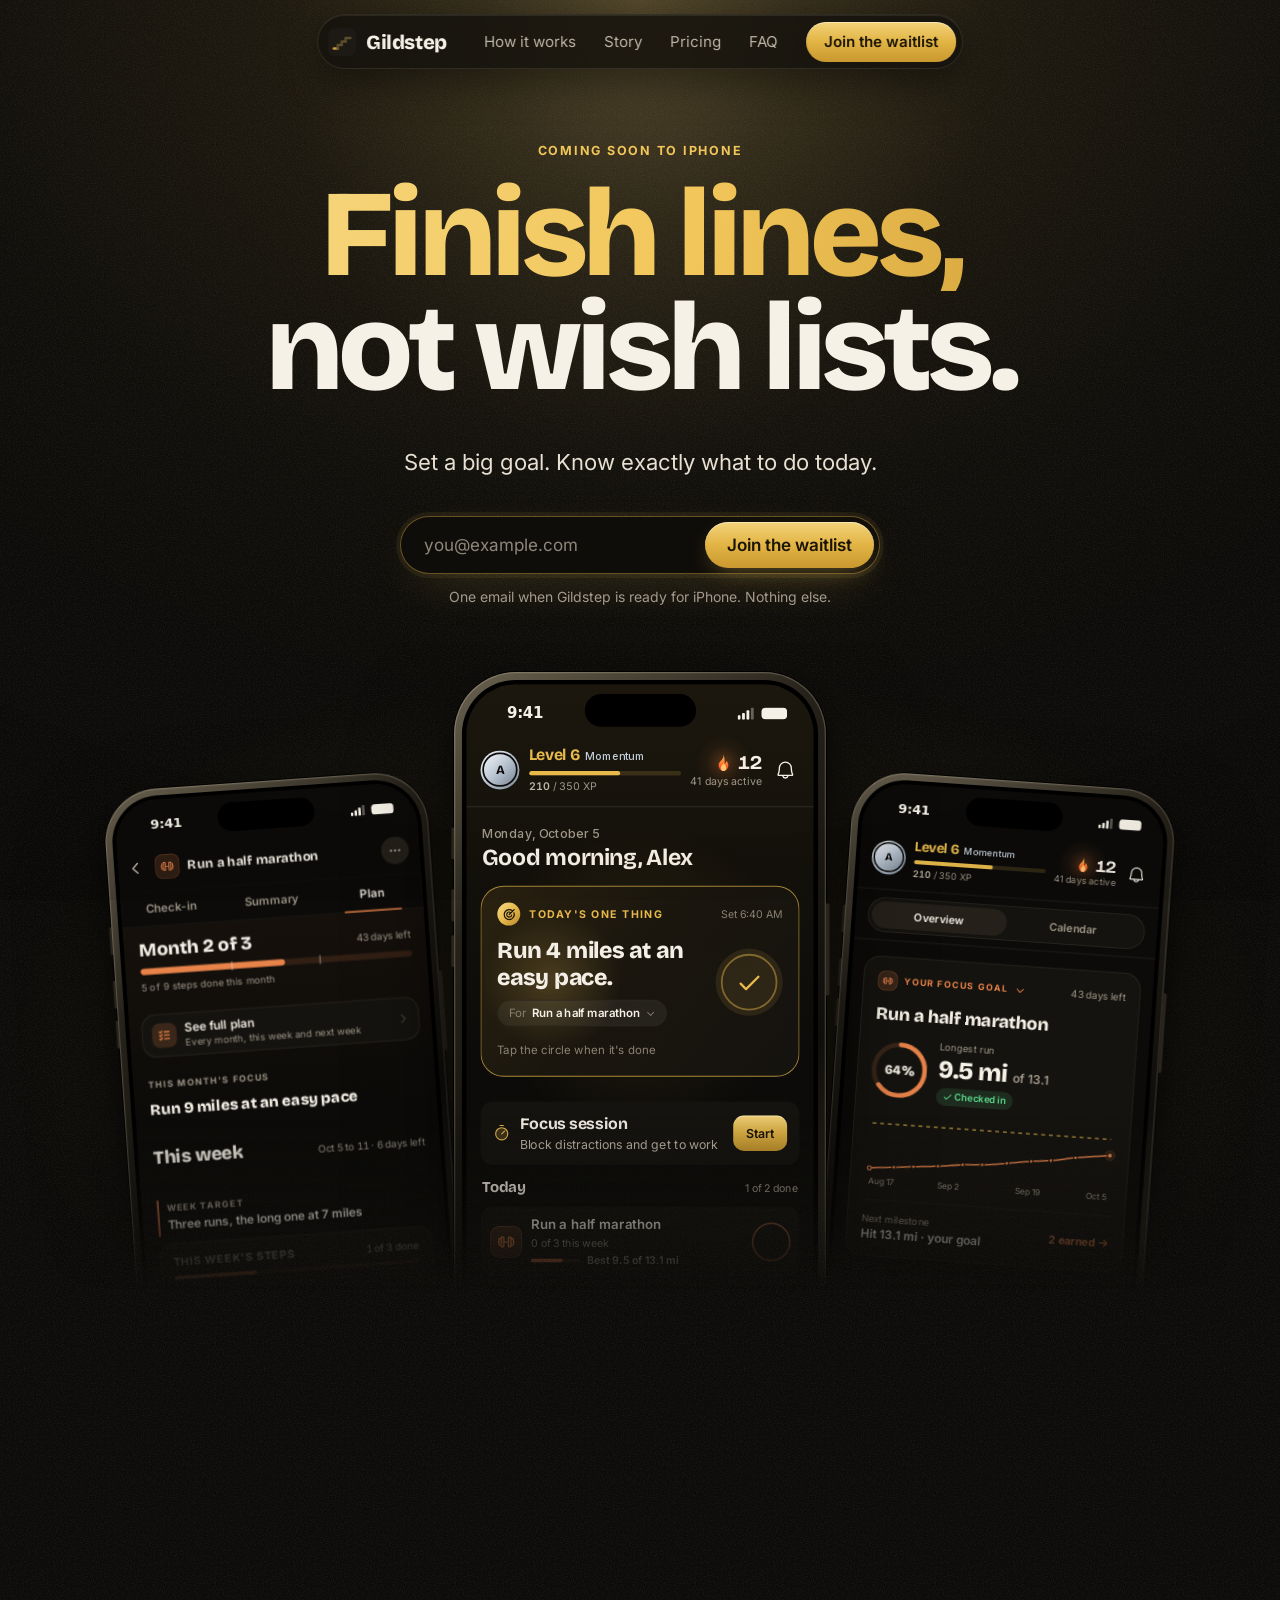
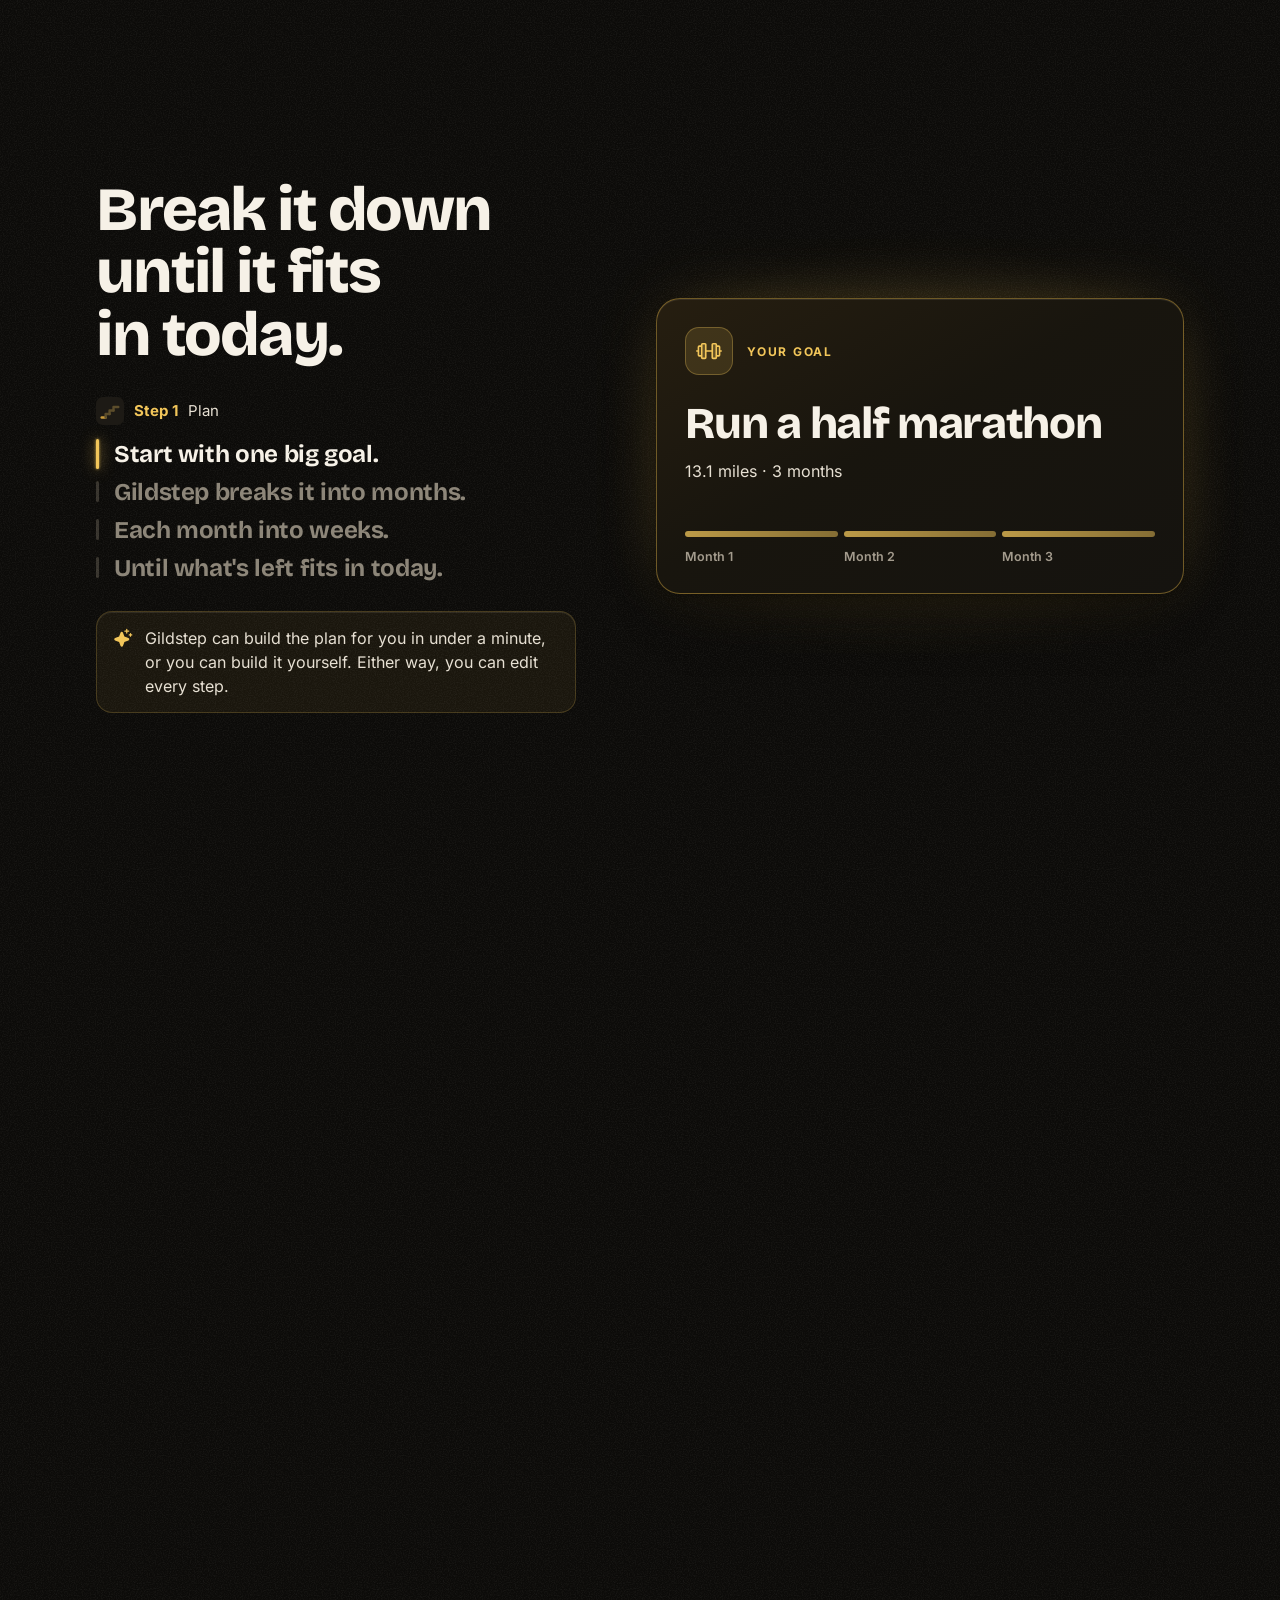
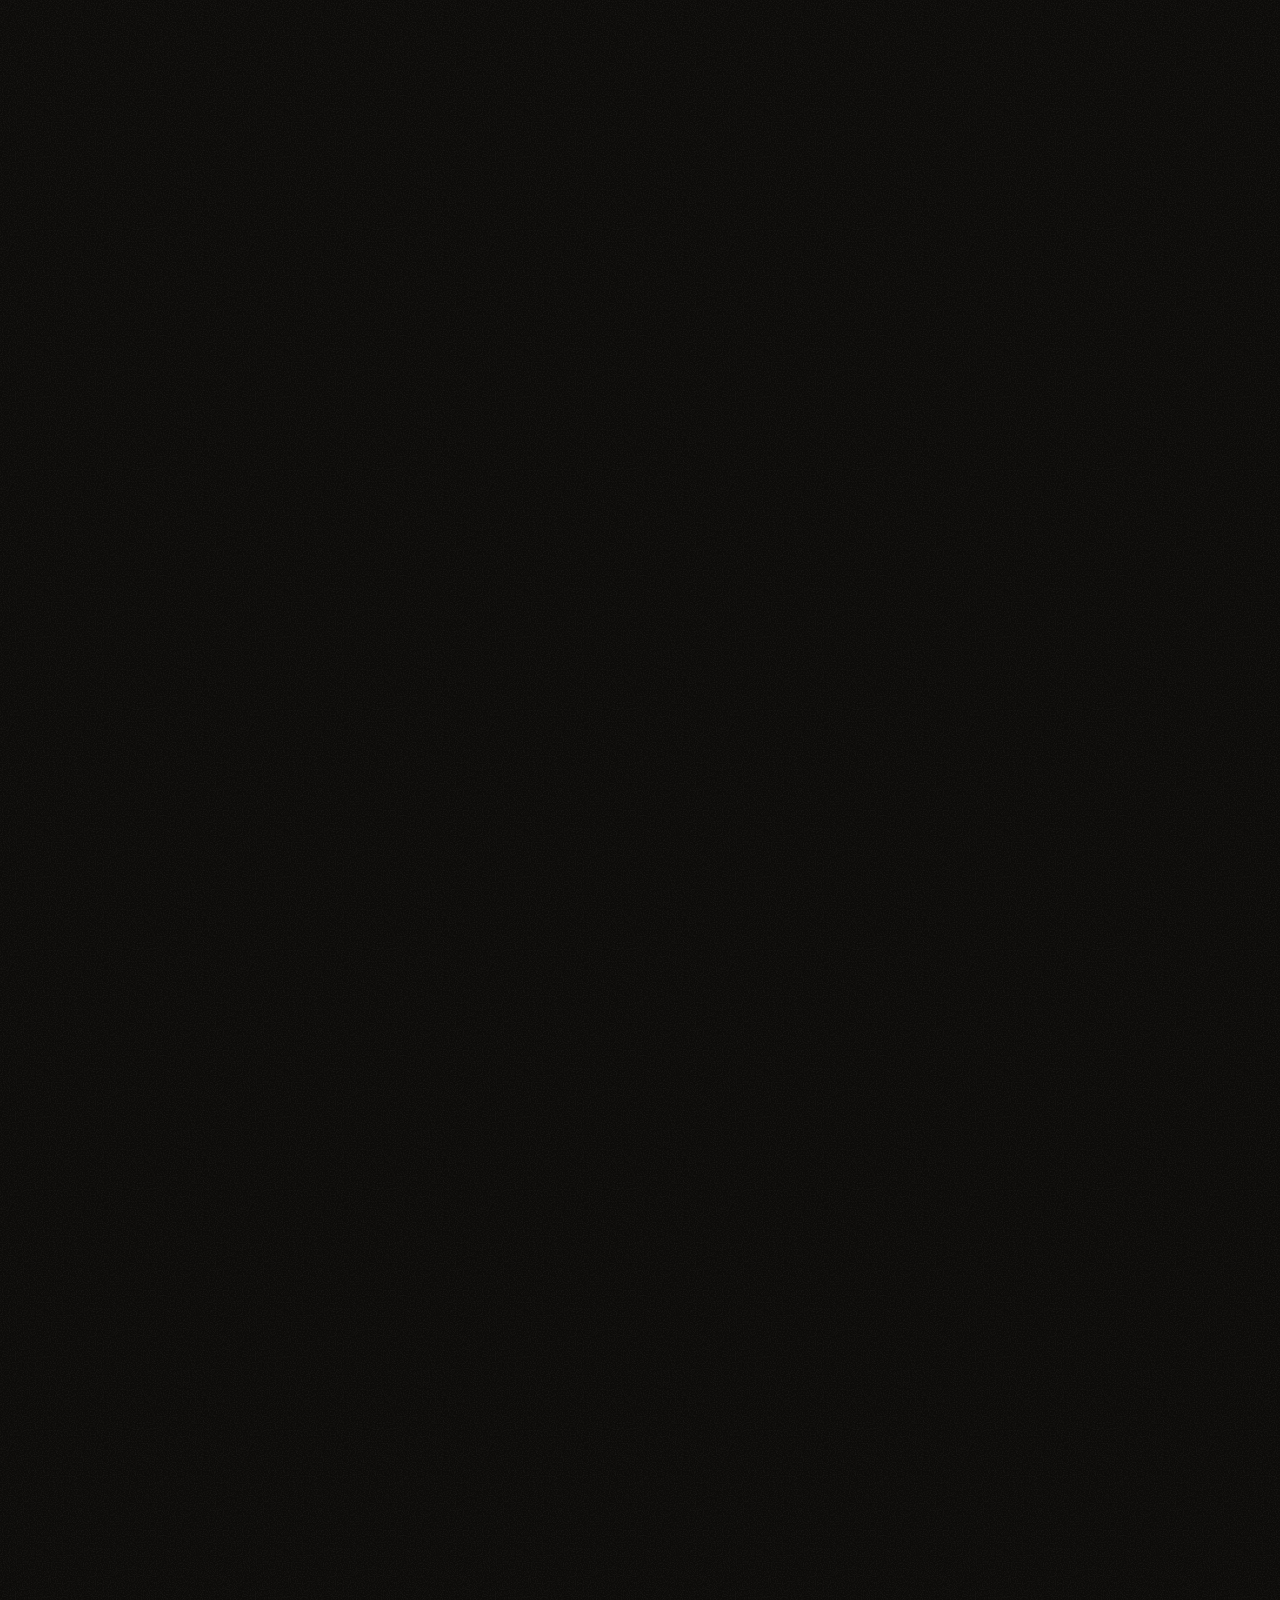
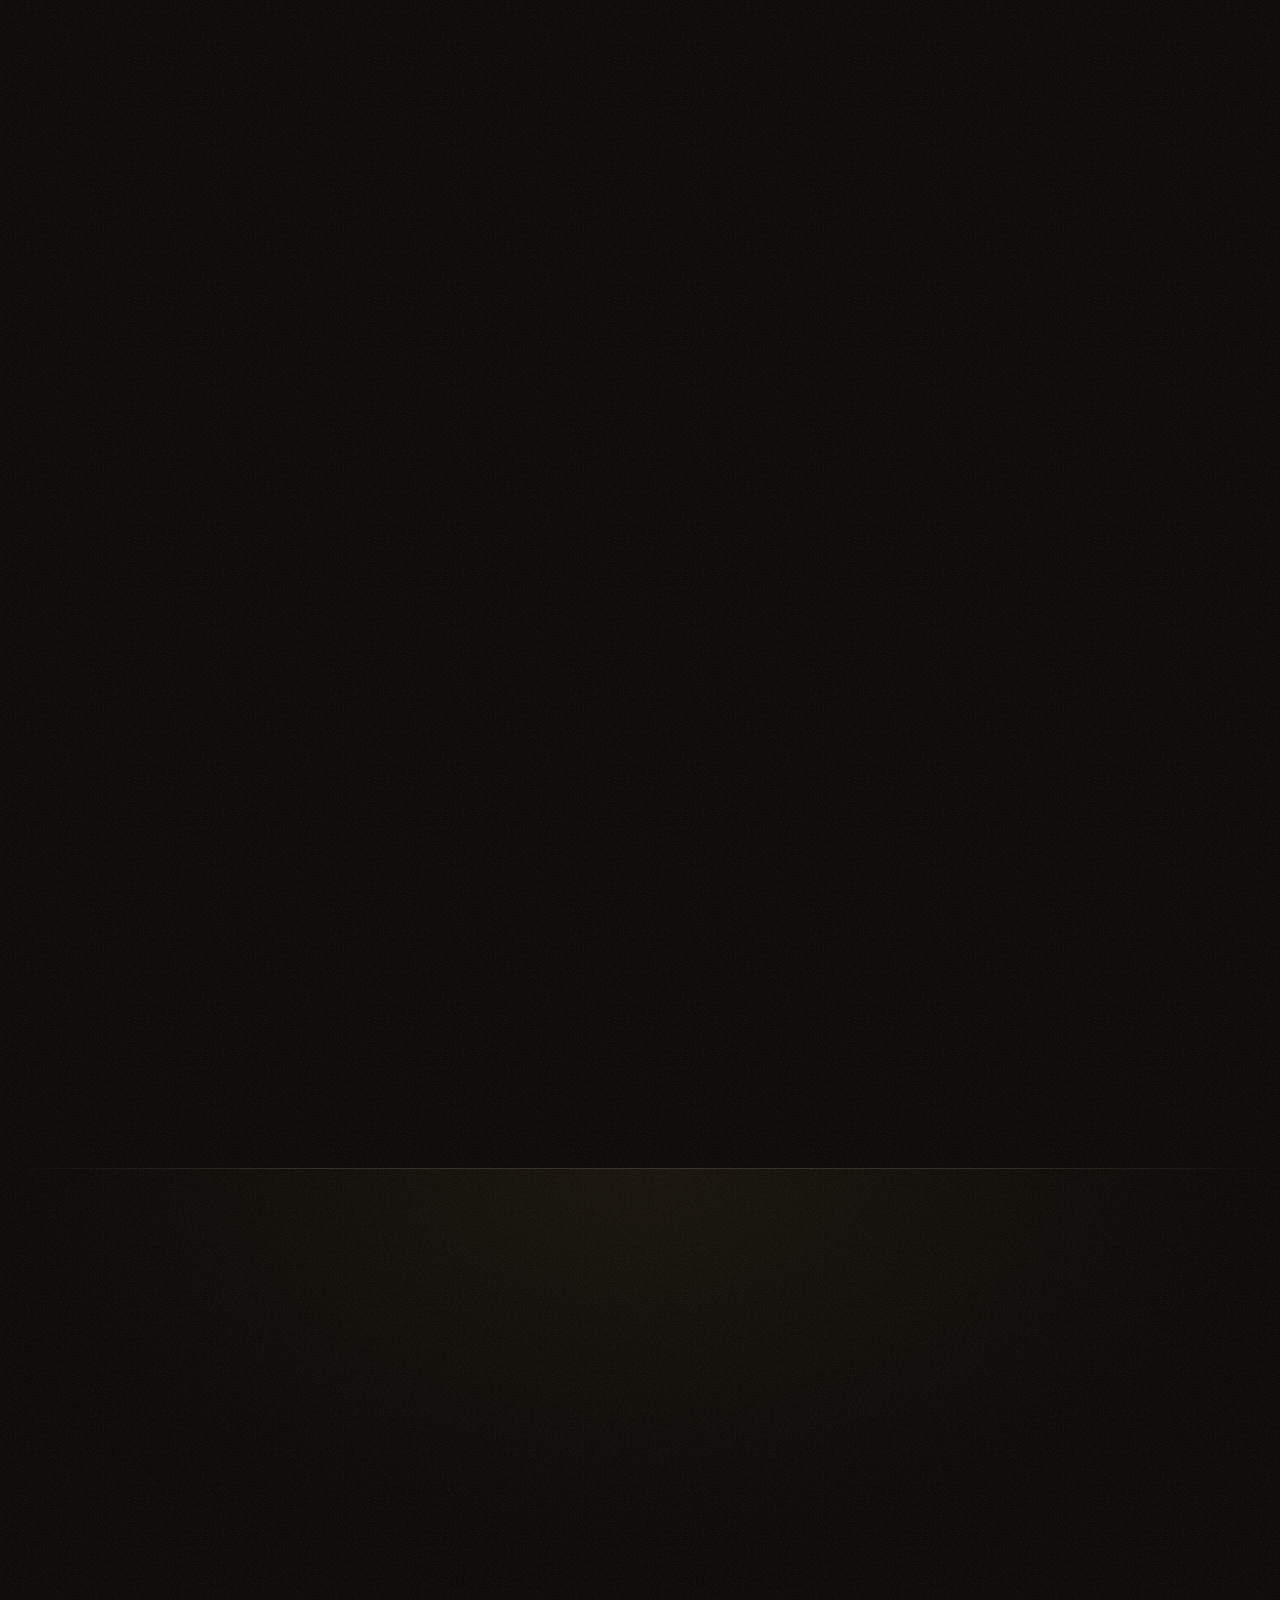
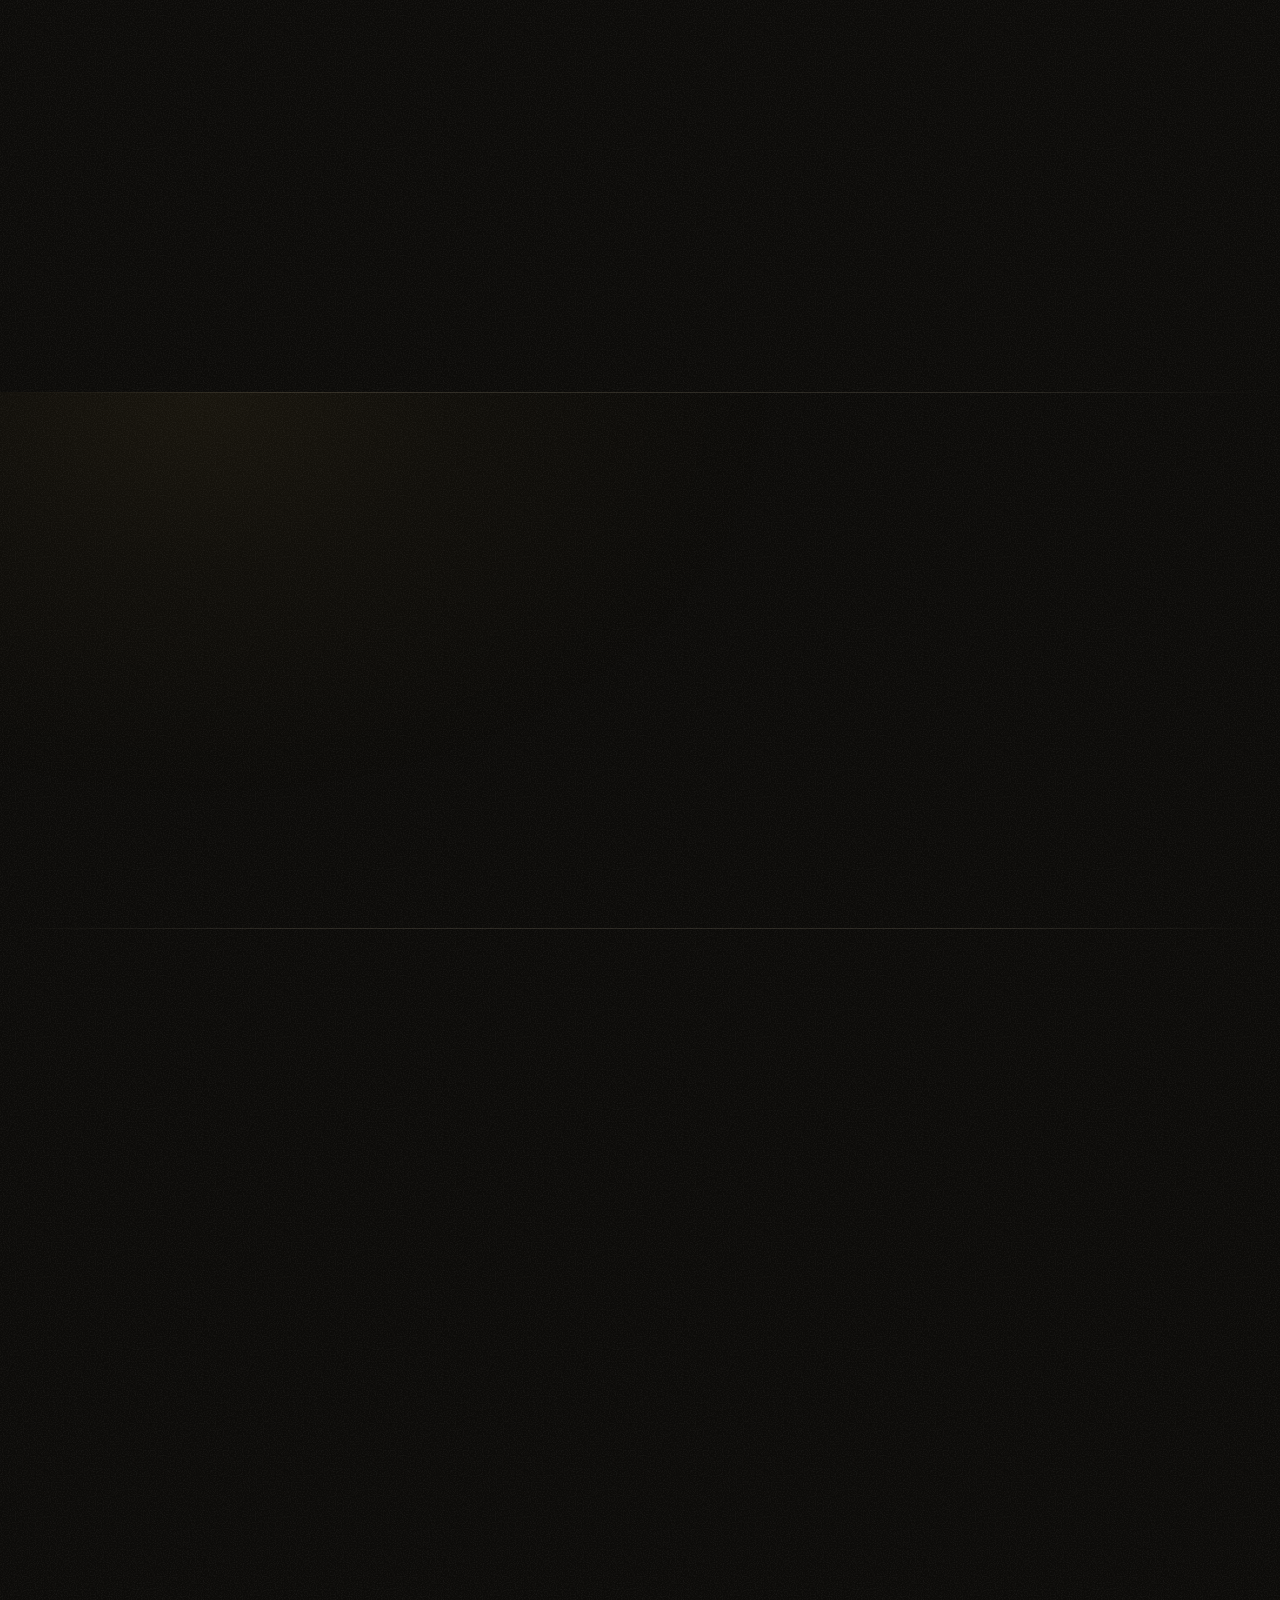
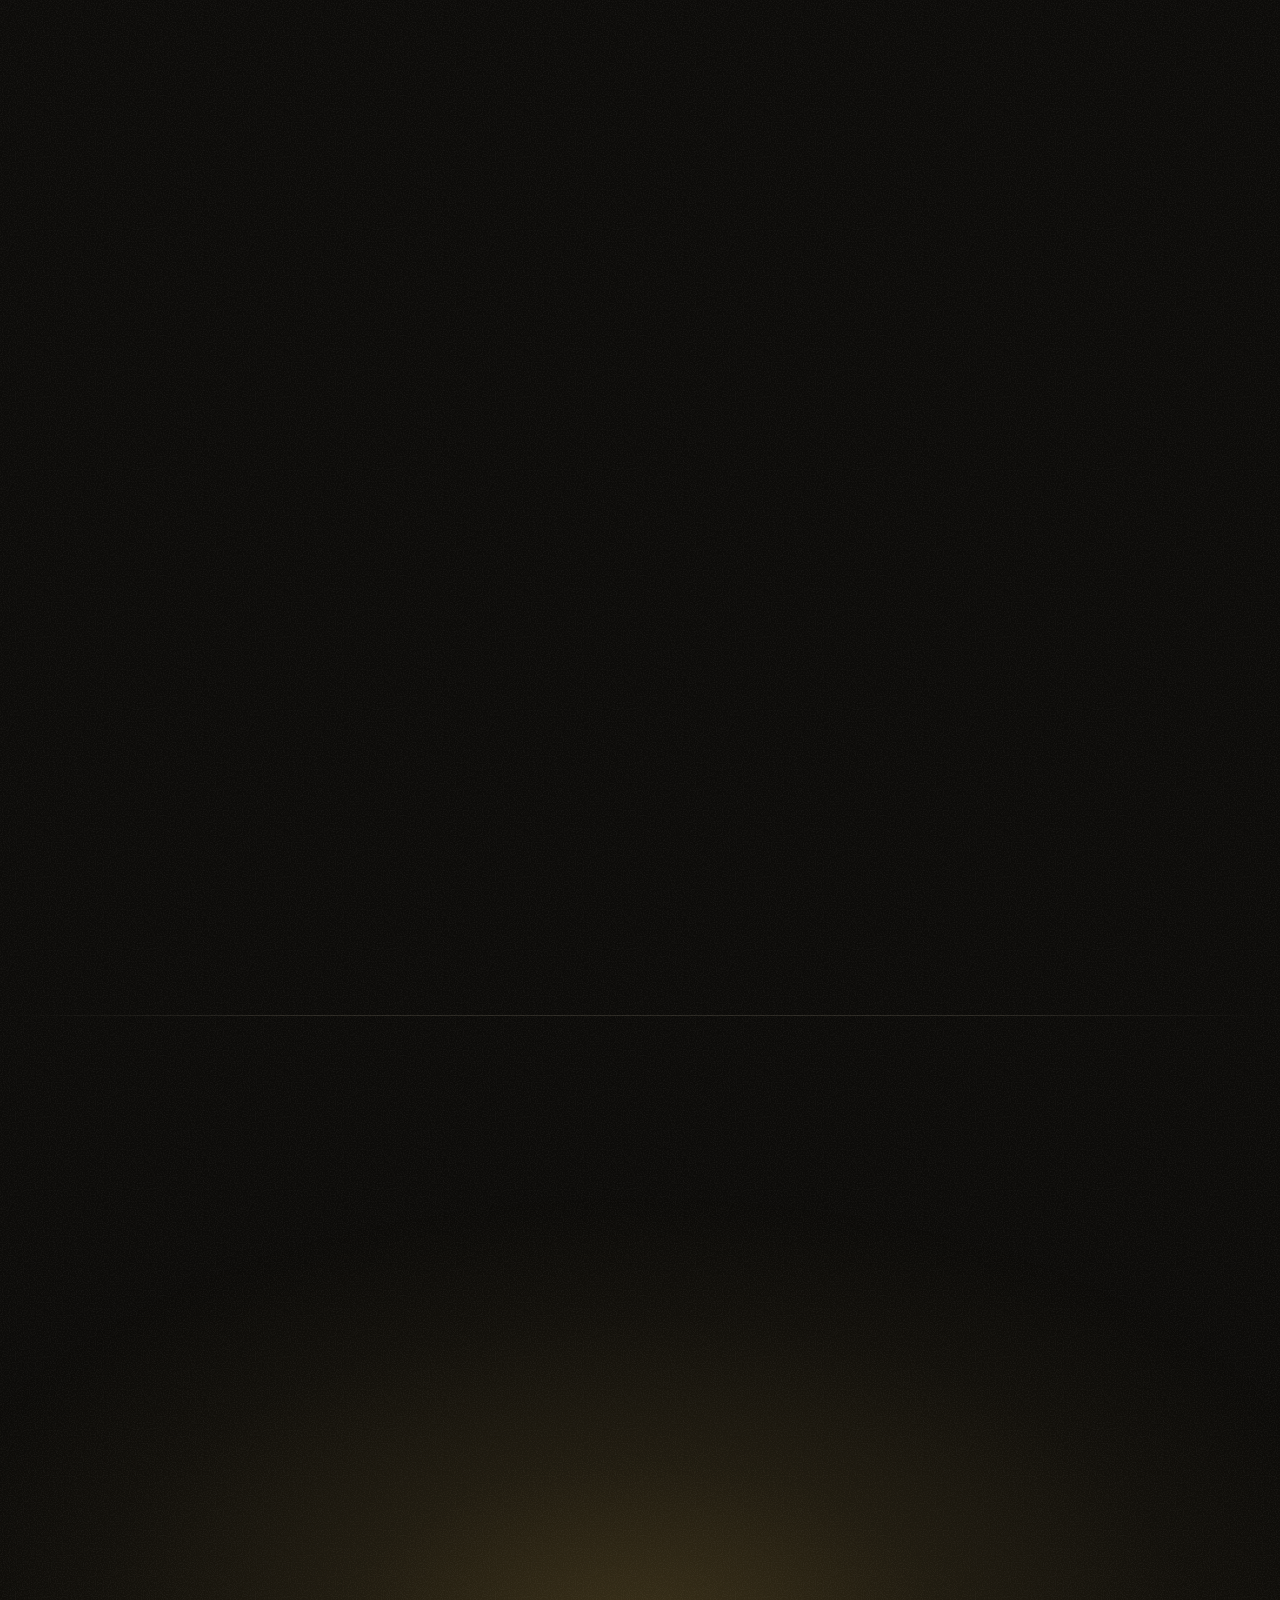
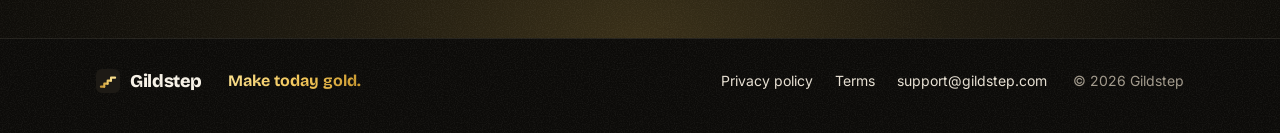
==== index.html @ f9ce0597 "Polish: the breakdown tree, depth, real app screens, FAQ dropdowns, savings badges - Breakdown: the " ====
<!doctype html>
<html lang="en">
<head>
<meta charset="utf-8">
<meta name="viewport" content="width=device-width, initial-scale=1, viewport-fit=cover">
<title>Gildstep: Finish lines, not wish lists.</title>
<meta name="description" content="Finish lines, not wish lists. Set a big goal. Know exactly what to do today.">
<meta http-equiv="Content-Security-Policy" content="default-src 'self'; script-src 'self'; style-src 'self'; font-src 'self'; img-src 'self' data:; connect-src 'self' https://ggbiohijkmzzqigvxdph.supabase.co; base-uri 'none'; form-action 'none'">
<meta name="referrer" content="strict-origin-when-cross-origin">
<meta name="theme-color" content="#0C0B09">
<meta name="color-scheme" content="dark">
<!-- EDIT (once Gildstep is on the App Store): add the Smart App Banner here:
     <meta name="apple-itunes-app" content="app-id=YOUR_APP_STORE_ID"> -->
<link rel="canonical" href="https://gildstep.com/">
<link rel="icon" href="/assets/favicon.svg" type="image/svg+xml">
<link rel="apple-touch-icon" href="/assets/apple-touch-icon.png">
<link rel="preload" href="/fonts/bricolage-800.woff2" as="font" type="font/woff2" crossorigin>
<link rel="preload" href="/fonts/inter-400.woff2" as="font" type="font/woff2" crossorigin>
<link rel="stylesheet" href="/styles.css">
<script src="/config.js"></script>
<script src="/site.js"></script>
<meta property="og:type" content="website">
<meta property="og:site_name" content="Gildstep">
<meta property="og:title" content="Gildstep: Finish lines, not wish lists.">
<meta property="og:description" content="Finish lines, not wish lists. Set a big goal. Know exactly what to do today.">
<meta property="og:url" content="https://gildstep.com/">
<meta property="og:image" content="https://gildstep.com/assets/og.png">
<meta property="og:image:width" content="1200">
<meta property="og:image:height" content="630">
<meta property="og:image:alt" content="Gildstep: Finish lines, not wish lists. Set a big goal. Know exactly what to do today.">
<meta name="twitter:card" content="summary_large_image">
<meta name="twitter:title" content="Gildstep: Finish lines, not wish lists.">
<meta name="twitter:description" content="Finish lines, not wish lists. Set a big goal. Know exactly what to do today.">
<meta name="twitter:image" content="https://gildstep.com/assets/og.png">
</head>
<body data-page="home" data-app="Gildstep" data-support="support@gildstep.com" data-scheme="gildstep" data-supabase-url="https://ggbiohijkmzzqigvxdph.supabase.co" data-supabase-key="sb_publishable_Blx6dCkwe_uo34wRgkRmCA_ODXNYuqp">

<svg class="sprite" aria-hidden="true" focusable="false">
<defs>
<linearGradient id="g-mark" x1="0" y1="1" x2="1" y2="0"><stop offset="0" stop-color="#B8862B"/><stop offset="1" stop-color="#F7DC8A"/></linearGradient>
<linearGradient id="g-leaf" x1="0" y1="0" x2="1" y2="1"><stop offset="0" stop-color="#F6D98A"/><stop offset="1" stop-color="#C8973A"/></linearGradient>
<linearGradient id="g-ember" x1="0" y1="0" x2="0" y2="1"><stop offset="0" stop-color="#FFB347"/><stop offset=".55" stop-color="#FF7A2F"/><stop offset="1" stop-color="#E8331C"/></linearGradient>
</defs>
<!-- The app's own icons (Phosphor, at the weights the app uses) and its streak flame. -->
<symbol id="i-check" viewBox="0 0 256 256" fill="currentColor"><path d="m232.49 80.49-128 128a12 12 0 0 1-17 0l-56-56a12 12 0 1 1 17-17L96 183 215.51 63.51a12 12 0 0 1 17 17Z"/></symbol>
<symbol id="i-target" viewBox="0 0 256 256" fill="currentColor"><path d="M229.26 90.4a108 108 0 0 1-177.63 114A108 108 0 0 1 195.41 43.63l20.1-20.11a12 12 0 0 1 17 17l-96 96a12 12 0 1 1-17-17l24-24a36 36 0 1 0 19.76 39.65 12 12 0 0 1 23.53 4.74 60 60 0 1 1-25.73-62l17.23-17.17a84 84 0 1 0 28.46 38 12 12 0 1 1 22.5-8.35Z"/></symbol>
<symbol id="i-bell" viewBox="0 0 256 256" fill="currentColor"><path d="M221.8 175.94c-5.55-9.56-13.8-36.61-13.8-71.94a80 80 0 1 0-160 0c0 35.34-8.26 62.38-13.81 71.94A16 16 0 0 0 48 200h40.81a40 40 0 0 0 78.38 0H208a16 16 0 0 0 13.8-24.06M128 216a24 24 0 0 1-22.62-16h45.24A24 24 0 0 1 128 216m-80-32c7.7-13.24 16-43.92 16-80a64 64 0 1 1 128 0c0 36.05 8.28 66.73 16 80Z"/></symbol>
<symbol id="i-timer" viewBox="0 0 256 256" fill="currentColor"><path opacity=".2" d="M216 136a88 88 0 1 1-88-88 88 88 0 0 1 88 88"/><path d="M128 40a96 96 0 1 0 96 96 96.11 96.11 0 0 0-96-96m0 176a80 80 0 1 1 80-80 80.09 80.09 0 0 1-80 80m45.66-125.66a8 8 0 0 1 0 11.32l-40 40a8 8 0 0 1-11.32-11.32l40-40a8 8 0 0 1 11.32 0M96 16a8 8 0 0 1 8-8h48a8 8 0 0 1 0 16h-48a8 8 0 0 1-8-8"/></symbol>
<symbol id="i-fitness" viewBox="0 0 256 256" fill="currentColor"><path opacity=".2" d="M96 64v128a8 8 0 0 1-8 8H64a8 8 0 0 1-8-8V64a8 8 0 0 1 8-8h24a8 8 0 0 1 8 8m96-8h-24a8 8 0 0 0-8 8v128a8 8 0 0 0 8 8h24a8 8 0 0 0 8-8V64a8 8 0 0 0-8-8"/><path d="M248 120h-8V88a16 16 0 0 0-16-16h-16v-8a16 16 0 0 0-16-16h-24a16 16 0 0 0-16 16v56h-48V64a16 16 0 0 0-16-16H64a16 16 0 0 0-16 16v8H32a16 16 0 0 0-16 16v32H8a8 8 0 0 0 0 16h8v32a16 16 0 0 0 16 16h16v8a16 16 0 0 0 16 16h24a16 16 0 0 0 16-16v-56h48v56a16 16 0 0 0 16 16h24a16 16 0 0 0 16-16v-8h16a16 16 0 0 0 16-16v-32h8a8 8 0 0 0 0-16M32 168V88h16v80Zm56 24H64V64h24zm104 0h-24V64h24v128m32-24h-16V88h16Z"/></symbol>
<symbol id="i-book" viewBox="0 0 256 256" fill="currentColor"><path opacity=".2" d="M232 56v144h-72a32 32 0 0 0-32 32 32 32 0 0 0-32-32H24V56h72a32 32 0 0 1 32 32 32 32 0 0 1 32-32Z"/><path d="M232 48h-72a40 40 0 0 0-32 16 40 40 0 0 0-32-16H24a8 8 0 0 0-8 8v144a8 8 0 0 0 8 8h72a24 24 0 0 1 24 24 8 8 0 0 0 16 0 24 24 0 0 1 24-24h72a8 8 0 0 0 8-8V56a8 8 0 0 0-8-8M96 192H32V64h64a24 24 0 0 1 24 24v112a39.8 39.8 0 0 0-24-8m128 0h-64a39.8 39.8 0 0 0-24 8V88a24 24 0 0 1 24-24h64Z"/></symbol>
<symbol id="i-plus" viewBox="0 0 256 256" fill="currentColor"><path d="M228 128a12 12 0 0 1-12 12h-76v76a12 12 0 0 1-24 0v-76H40a12 12 0 0 1 0-24h76V40a12 12 0 0 1 24 0v76h76a12 12 0 0 1 12 12"/></symbol>
<symbol id="i-chev" viewBox="0 0 256 256" fill="currentColor"><path d="m181.66 133.66-80 80a8 8 0 0 1-11.32-11.32L164.69 128 90.34 53.66a8 8 0 0 1 11.32-11.32l80 80a8 8 0 0 1 0 11.32"/></symbol>
<symbol id="i-back" viewBox="0 0 256 256" fill="currentColor"><path d="M168.49 199.51a12 12 0 0 1-17 17l-80-80a12 12 0 0 1 0-17l80-80a12 12 0 0 1 17 17L97 128Z"/></symbol>
<symbol id="i-down" viewBox="0 0 256 256" fill="currentColor"><path d="m216.49 104.49-80 80a12 12 0 0 1-17 0l-80-80a12 12 0 0 1 17-17L128 159l71.51-71.52a12 12 0 0 1 17 17Z"/></symbol>
<symbol id="i-dots" viewBox="0 0 256 256" fill="currentColor"><path d="M144 128a16 16 0 1 1-16-16 16 16 0 0 1 16 16m-84-16a16 16 0 1 0 16 16 16 16 0 0 0-16-16m136 0a16 16 0 1 0 16 16 16 16 0 0 0-16-16"/></symbol>
<symbol id="i-grip" viewBox="0 0 256 256" fill="currentColor"><path d="M108 60a16 16 0 1 1-16-16 16 16 0 0 1 16 16m56 16a16 16 0 1 0-16-16 16 16 0 0 0 16 16m-72 36a16 16 0 1 0 16 16 16 16 0 0 0-16-16m72 0a16 16 0 1 0 16 16 16 16 0 0 0-16-16m-72 68a16 16 0 1 0 16 16 16 16 0 0 0-16-16m72 0a16 16 0 1 0 16 16 16 16 0 0 0-16-16"/></symbol>
<symbol id="i-list" viewBox="0 0 256 256" fill="currentColor"><path d="M228 128a12 12 0 0 1-12 12h-88a12 12 0 0 1 0-24h88a12 12 0 0 1 12 12M128 76h88a12 12 0 0 0 0-24h-88a12 12 0 0 0 0 24m88 104h-88a12 12 0 0 0 0 24h88a12 12 0 0 0 0-24M79.51 39.51 56 63l-7.51-7.52a12 12 0 0 0-17 17l16 16a12 12 0 0 0 17 0l32-32a12 12 0 0 0-17-17Zm0 64L56 127l-7.51-7.52a12 12 0 1 0-17 17l16 16a12 12 0 0 0 17 0l32-32a12 12 0 0 0-17-17Zm0 64L56 191l-7.51-7.52a12 12 0 1 0-17 17l16 16a12 12 0 0 0 17 0l32-32a12 12 0 0 0-17-17Z"/></symbol>
<symbol id="i-arrow" viewBox="0 0 256 256" fill="currentColor"><path d="m224.49 136.49-72 72a12 12 0 0 1-17-17L187 140H40a12 12 0 0 1 0-24h147l-51.49-51.52a12 12 0 0 1 17-17l72 72a12 12 0 0 1-.02 17.01"/></symbol>
<symbol id="i-trophy" viewBox="0 0 256 256" fill="currentColor"><path opacity=".2" d="M200 48v63.1c0 39.7-31.75 72.6-71.45 72.9A72 72 0 0 1 56 112V48Z"/><path d="M232 64h-24V48a8 8 0 0 0-8-8H56a8 8 0 0 0-8 8v16H24A16 16 0 0 0 8 80v16a40 40 0 0 0 40 40h3.65A80.13 80.13 0 0 0 120 191.61V216H96a8 8 0 0 0 0 16h64a8 8 0 0 0 0-16h-24v-24.42c31.94-3.23 58.44-25.64 68.08-55.58H208a40 40 0 0 0 40-40V80a16 16 0 0 0-16-16M48 120a24 24 0 0 1-24-24V80h24v32q0 4 .39 8Zm144-8.9c0 35.52-29 64.64-64 64.9a64 64 0 0 1-64-64V56h128ZM232 96a24 24 0 0 1-24 24h-.5a82 82 0 0 0 .5-8.9V80h24Z"/></symbol>
<symbol id="i-trophy-fill" viewBox="0 0 256 256" fill="currentColor"><path d="M232 64h-24V48a8 8 0 0 0-8-8H56a8 8 0 0 0-8 8v16H24A16 16 0 0 0 8 80v16a40 40 0 0 0 40 40h3.65A80.13 80.13 0 0 0 120 191.61V216H96a8 8 0 0 0 0 16h64a8 8 0 0 0 0-16h-24v-24.42c31.94-3.23 58.44-25.64 68.08-55.58H208a40 40 0 0 0 40-40V80a16 16 0 0 0-16-16M48 120a24 24 0 0 1-24-24V80h24v32q0 4 .39 8Zm184-24a24 24 0 0 1-24 24h-.5a82 82 0 0 0 .5-8.9V80h24Z"/></symbol>
<symbol id="i-sparkle" viewBox="0 0 256 256" fill="currentColor"><path d="M208 144a15.78 15.78 0 0 1-10.42 14.94L146 178l-19 51.62a15.92 15.92 0 0 1-29.88 0L78 178l-51.62-19a15.92 15.92 0 0 1 0-29.88L78 110l19-51.62a15.92 15.92 0 0 1 29.88 0L146 110l51.62 19A15.78 15.78 0 0 1 208 144m-56-96h16v16a8 8 0 0 0 16 0V48h16a8 8 0 0 0 0-16h-16V16a8 8 0 0 0-16 0v16h-16a8 8 0 0 0 0 16m88 32h-8v-8a8 8 0 0 0-16 0v8h-8a8 8 0 0 0 0 16h8v8a8 8 0 0 0 16 0v-8h8a8 8 0 0 0 0-16"/></symbol>
<symbol id="i-flame" viewBox="0 0 24 24"><path fill="url(#g-ember)" d="M12 1.5c.6 3.4-1.2 5.6-2.9 7.4C7.4 10.7 6 12.6 6 15.2 6 18.9 8.7 22 12 22s6-3.1 6-6.8c0-2.6-1.2-4.6-2.6-6-.1 1.7-.8 3-2 3.6.4-4.2-.4-8.4-1.4-11.3z"/><path fill="#FFD27A" opacity=".9" d="M12 22c-1.9 0-3.4-1.6-3.4-3.6 0-1.7 1-2.8 2-3.8.6-.6 1.1-1.3 1.2-2.3 1.3.9 3.6 3 3.6 6.1 0 2-1.5 3.6-3.4 3.6z"/></symbol>
<symbol id="i-status" viewBox="0 0 56 14"><rect y="9" width="3.2" height="5" rx="1"/><rect x="5" y="6.4" width="3.2" height="7.6" rx="1"/><rect x="10" y="3.4" width="3.2" height="10.6" rx="1"/><rect x="15" y=".4" width="3.2" height="13.6" rx="1" opacity=".35"/><rect x="27" y=".4" width="29" height="13.2" rx="4.6"/></symbol>
</svg>

<a class="skip" href="#main">Skip to content</a>

<header class="nav" id="nav">
<a class="brand" href="/" aria-label="Gildstep home"><svg class="mark" viewBox="0 0 64 64" aria-hidden="true"><rect width="64" height="64" rx="15"/><path class="s1" d="M13 47H22"/><path class="s2" d="M22 47V39H31"/><path class="s3" d="M31 39V31H40"/><path class="s4" d="M40 31V23H51"/></svg><span>Gildstep</span></a>
<nav class="nav-links" aria-label="On this page">
<a href="#how">How it works</a><a href="#story">Story</a><a href="#pricing">Pricing</a><a href="#faq">FAQ</a>
</nav>
<a class="btn btn-sm" href="#join" data-mode="waitlist" data-track="nav_join">Join the waitlist</a><a class="btn btn-sm" data-mode="beta" data-link="beta" data-track="nav_beta">Join the beta</a><a class="btn btn-sm" data-mode="store" data-link="store" data-track="nav_appstore">Get the app</a>
</header>

<main id="main">

<!-- ───────────── 1. Hero ───────────── -->
<section class="hero" id="top">
<div class="hero-light" aria-hidden="true"></div>
<div class="wrap hero-copy">
<p class="kicker"><span data-mode="waitlist">Coming soon to iPhone</span><span data-mode="beta">In beta on iPhone</span><span data-mode="store">For iPhone</span></p>
<h1><span class="gold-text">Finish lines,</span> <span class="h1-b">not wish lists.</span></h1>
<p class="lede">Set a big goal. Know exactly what to do today.</p>
<div class="cta">
<form class="form waitlist" data-mode="waitlist" novalidate>
<label class="hp" aria-hidden="true">Company <input name="company" tabindex="-1" autocomplete="off"></label>
<input type="email" name="email" required autocomplete="email" inputmode="email" placeholder="you@example.com" aria-label="Email address">
<button class="btn" type="submit" data-track="waitlist_hero">Join the waitlist</button>
</form>
<p class="msg" role="status" aria-live="polite" data-mode="waitlist"></p>
<p class="note" data-mode="waitlist">One email when Gildstep is ready for iPhone. Nothing else.</p>
<a class="btn btn-lg" data-mode="beta" data-link="beta" data-track="beta_hero">Join the beta</a>
<p class="note" data-mode="beta">Free on iPhone through Apple's TestFlight.</p>
<a class="badge" data-mode="store" data-link="store" data-track="appstore_hero"><img src="/assets/app-store-badge.svg" alt="Download on the App Store" width="180" height="60" loading="lazy"></a>
</div>
</div>
<!-- The three screens are drawn from the app's own components (sizes,
     colors, type and icons from mobile/src), at the app's real point size,
     then scaled as one piece. The row is cropped below the fold of each
     screen and fades out, so nothing is squeezed in. -->
<div class="hero-phones">

<div class="phone phone-side phone-l" data-depth="-0.05" role="img" aria-label="A goal's plan in Gildstep: month 2 of 3, this month's focus, and this week's target and steps.">
<div class="device"><div class="screen m m-goal">
<div class="m-sb"><b>9:41</b><svg><use href="#i-status"/></svg></div>
<div class="m-ghead">
<span class="m-backb"><svg><use href="#i-back"/></svg></span>
<span class="m-cat s32"><svg><use href="#i-fitness"/></svg></span>
<b>Run a half marathon</b>
<span class="m-more"><svg><use href="#i-dots"/></svg></span>
</div>
<div class="m-gtabs"><span>Check-in</span><span>Summary</span><span class="on">Plan</span></div>
<div class="m-plan">
<div class="m-ov">
<div class="m-between"><p class="m-t24">Month 2 of 3</p><p class="m-meta">43 days left</p></div>
<i class="m-time"><i></i><b></b><b></b></i>
<p class="m-sub">5 of 9 steps done this month</p>
</div>
<div class="m-kcard m-grow"><span class="m-tile"><svg><use href="#i-list"/></svg></span><div><b>See full plan</b><small>Every month, this week and next week</small></div><svg class="m-chev"><use href="#i-chev"/></svg></div>
<div class="m-fo"><p class="m-caps">This month's focus</p><p class="m-t20">Run 9 miles at an easy pace</p></div>
<div class="m-wk">
<div class="m-between"><p class="m-t24">This week</p><p class="m-meta">Oct 5 to 11 · 6 days left</p></div>
<div class="m-target"><p class="m-caps">Week target</p><p>Three runs, the long one at 7 miles</p></div>
<div class="m-kcard m-steps">
<div class="m-steps-h"><div class="m-between"><p class="m-caps lg">This week's steps</p><p class="m-meta">1 of 3 done</p></div><i class="m-bar"><i></i></i></div>
<div class="m-step"><i class="m-box"></i><span>Run 4 miles at an easy pace</span><svg class="m-grip"><use href="#i-grip"/></svg></div>
<div class="m-step"><i class="m-box"></i><span>Long run: 7 miles</span><svg class="m-grip"><use href="#i-grip"/></svg></div>
</div>
</div>
</div>
</div><i class="island"></i></div>
</div>

<div class="phone phone-main" data-depth="0.04" data-live role="img" aria-label="The Today screen in Gildstep. Today's One Thing: run 4 miles at an easy pace. Below it, a focus session and today's check-ins.">
<div class="device"><div class="screen m m-today">
<div class="m-sb"><b>9:41</b><svg><use href="#i-status"/></svg></div>
<div class="m-top">
<span class="m-av"><i>A</i></span>
<div class="m-lv"><p><b>Level 6</b><span>Momentum</span></p><i class="m-xp"><i></i></i><p class="m-xpn"><b>210</b> / 350 XP</p></div>
<div class="m-streak"><p><span class="m-fl"><svg><use href="#i-flame"/></svg></span><b>12</b></p><p>41 days active</p></div>
<span class="m-bell"><svg><use href="#i-bell"/></svg></span>
</div>
<div class="m-body">
<div class="m-greet"><p class="m-date">Monday, October 5</p><p class="m-hello">Good morning, Alex</p></div>
<div class="m-otwrap">
<div class="ot">
<svg class="ot-shine" aria-hidden="true"><rect class="s-wide" width="100%" height="100%" rx="25.25" pathLength="100"/><rect class="s-glow" width="100%" height="100%" rx="25.25" pathLength="100"/><rect class="s-edge" width="100%" height="100%" rx="25.25" pathLength="100"/><rect class="s-mid" width="100%" height="100%" rx="25.25" pathLength="100"/><rect class="s-core" width="100%" height="100%" rx="25.25" pathLength="100"/></svg>
<div class="ot-head"><span class="ot-coin"><svg><use href="#i-target"/></svg></span><b>Today's One Thing</b><span class="ot-set">Set 6:40 AM</span></div>
<div class="ot-main">
<div class="ot-left"><p class="ot-text">Run 4 miles at an easy pace.</p><span class="ot-chip"><em>For</em><b>Run a half marathon</b><svg><use href="#i-down"/></svg></span></div>
<span class="ot-circle"><svg class="ot-idle"><use href="#i-check"/></svg></span>
</div>
<p class="ot-label">Tap the circle when it's done</p>
</div>
</div>
<div class="m-focus"><svg><use href="#i-timer"/></svg><div><b>Focus session</b><small>Block distractions and get to work</small></div><span class="m-start">Start</span></div>
<div class="m-sech"><b>Today</b><span>1 of 2 done</span></div>
<div class="m-row"><span class="m-cat s36"><svg><use href="#i-fitness"/></svg></span><div><b>Run a half marathon</b><small>0 of 3 this week</small><p class="m-metric"><i><i></i></i>Best 9.5 of 13.1 mi</p></div><span class="m-chk"></span></div>
<div class="m-row done"><span class="m-cat s36 learn"><svg><use href="#i-book"/></svg></span><div><b>Read 12 books this year</b><small class="ok">Checked in</small><p class="m-add"><svg><use href="#i-plus"/></svg>Add details</p></div><span class="m-chk learn on"><svg><use href="#i-check"/></svg></span></div>
</div>
</div><i class="island"></i></div>
</div>

<div class="phone phone-side phone-r" data-depth="-0.09" role="img" aria-label="The Progress screen in Gildstep: your focus goal at 64 percent, longest run 9.5 of 13.1 miles, and a chart climbing toward the target.">
<div class="device"><div class="screen m m-prog">
<div class="m-sb"><b>9:41</b><svg><use href="#i-status"/></svg></div>
<div class="m-top">
<span class="m-av"><i>A</i></span>
<div class="m-lv"><p><b>Level 6</b><span>Momentum</span></p><i class="m-xp"><i></i></i><p class="m-xpn"><b>210</b> / 350 XP</p></div>
<div class="m-streak"><p><span class="m-fl"><svg><use href="#i-flame"/></svg></span><b>12</b></p><p>41 days active</p></div>
<span class="m-bell"><svg><use href="#i-bell"/></svg></span>
</div>
<div class="m-band"><div class="m-seg2"><span class="on">Overview</span><span>Calendar</span></div></div>
<div class="m-body">
<div class="m-fcard">
<div class="m-between mid"><p class="m-flabel"><span class="m-cat s26"><svg><use href="#i-fitness"/></svg></span><b>Your focus goal</b><svg><use href="#i-down"/></svg></p><p class="m-meta">43 days left</p></div>
<p class="m-t23">Run a half marathon</p>
<div class="m-best">
<span class="m-ring"><svg viewBox="0 0 72 72"><circle cx="36" cy="36" r="33"/><circle class="v" cx="36" cy="36" r="33" pathLength="100"/></svg><b>64%</b></span>
<div><small>Longest run</small><p><b>9.5 mi</b><span>of 13.1</span></p><p class="m-chips"><span class="ok"><svg><use href="#i-check"/></svg>Checked in</span></p></div>
</div>
<svg class="m-chart" viewBox="0 0 323 96"><path class="tgt" d="M6 12.7H317"/><path class="ln" d="M6 71.3C16.6 70.3 27.1 69.4 37.7 68.4C46.2 67.6 54.6 66.8 63.1 66C73.7 65 84.3 64.3 94.9 63.1C105.5 61.9 116 60 126.6 59C135.1 58.2 143.5 58 152 57.2C162.6 56.2 173.1 54.6 183.7 53.1C194.3 51.6 204.8 49.8 215.4 48.4C223.9 47.3 232.3 46.7 240.8 45.5C251.4 44 262 41.4 272.6 39.7C287.4 37.3 302.2 35.6 317 33.8"/><circle class="start" cx="6" cy="71.3" r="2.5"/><circle cx="37.7" cy="68.4" r="2.5"/><circle cx="63.1" cy="66" r="2.5"/><circle cx="94.9" cy="63.1" r="2.5"/><circle cx="126.6" cy="59" r="2.5"/><circle cx="152" cy="57.2" r="2.5"/><circle cx="183.7" cy="53.1" r="2.5"/><circle cx="215.4" cy="48.4" r="2.5"/><circle cx="240.8" cy="45.5" r="2.5"/><circle cx="272.6" cy="39.7" r="2.5"/><circle class="halo" cx="317" cy="33.8" r="7"/><circle class="now" cx="317" cy="33.8" r="3.5"/><text x="6" y="92">Aug 17</text><text x="109.7" y="92" text-anchor="middle">Sep 2</text><text x="213.3" y="92" text-anchor="middle">Sep 19</text><text x="317" y="92" text-anchor="end">Oct 5</text></svg>
<i class="m-hair"></i>
<div class="m-next"><div><small>Next milestone</small><b>Hit 13.1 mi · your goal</b></div><p>2 earned<svg><use href="#i-arrow"/></svg></p></div>
</div>
</div>
</div><i class="island"></i></div>
</div>

</div>
</section>

<!-- The climb: three steps, Plan, One Thing and Finish. The mark in the
     corner and beside each step gilds one tread at a time as you reach it. -->
<div class="climb" id="climb">

<!-- ───────────── 2. The Tuesday line ───────────── -->
<section class="quiet">
<div class="wrap" data-reveal>
<p class="statement">A big goal rarely stalls at the end. It stalls on a regular Tuesday, when you don't know what to do next.</p>
<p class="statement-b">Gildstep answers that every morning.</p>
</div>
</section>

<!-- ───────────── 3. How it works: Plan, One Thing, Finish ───────────── -->
<section class="how" id="how" data-spy>
<div class="how-pin">
<div class="wrap how-grid">
<div class="how-copy">
<div class="how-head">
<h2>Break it down<br>until it fits<br>in today.</h2>
<p class="how-note"><svg aria-hidden="true"><use href="#i-sparkle"/></svg><span>Gildstep can build the plan for you in under a minute, or you can build it yourself. Either way, you can edit every step.</span></p>
</div>
<div class="beats">
<div class="beat b1">
<p class="step" data-step="1"><svg class="mark sm" data-upto="1" viewBox="0 0 64 64" aria-hidden="true"><rect width="64" height="64" rx="15"/><path class="s1" d="M13 47H22"/><path class="s2" d="M22 47V39H31"/><path class="s3" d="M31 39V31H40"/><path class="s4" d="M40 31V23H51"/></svg><b>Step 1</b> Plan</p>
<ul class="lines">
<li>Start with one big goal.</li>
<li>Gildstep breaks it into months.</li>
<li>Each month into weeks.</li>
<li>Until what's left fits in today.</li>
</ul>
</div>
<div class="beat b2">
<p class="step" data-step="2"><svg class="mark sm" data-upto="2" viewBox="0 0 64 64" aria-hidden="true"><rect width="64" height="64" rx="15"/><path class="s1" d="M13 47H22"/><path class="s2" d="M22 47V39H31"/><path class="s3" d="M31 39V31H40"/><path class="s4" d="M40 31V23H51"/></svg><b>Step 2</b> One Thing</p>
<ul class="lines">
<li>Do it. Tap the circle. Tomorrow there's a new one.</li>
</ul>
</div>
</div>
</div>

<!-- The breakdown: one goal splits into its months, this month into its
     weeks, this week into today's One Thing. site.js draws the gold lines
     between them (.links) from where the cards really are. -->
<div class="stage" id="stage" data-live role="img" aria-label="One big goal, run a half marathon, splits into three months. Month 2 splits into four weeks. Week 6 comes down to one card: today's One Thing, run 4 miles at an easy pace. A gold line runs from the goal down to today. Then it's checked off.">
<div class="fit">
<i class="stage-glow"></i>
<div class="tree" id="tree">
<svg class="links" aria-hidden="true" focusable="false"></svg>
<div class="lv lv-goal">
<div class="gcard">
<span class="g-ico"><svg><use href="#i-fitness"/></svg></span>
<p class="g-label">Your goal</p>
<p class="g-title"><span>Run a half marathon</span></p>
<p class="g-meta">13.1 miles · 3 months</p>
<p class="g-meta2">3 months</p>
<i class="g-split"><i></i><i></i><i></i></i>
<p class="g-months"><span>Month 1</span><span>Month 2</span><span>Month 3</span></p>
</div>
</div>
<div class="lv lv-months">
<div class="tile mo"><small>Month 1</small><b>Run 5 miles without stopping</b><i class="t-split"><i></i><i></i><i></i><i></i></i></div>
<div class="tile mo now"><small>Month 2 <em>Now</em></small><b>Run 9 miles at an easy pace</b><i class="t-split"><i></i><i></i><i></i><i></i></i></div>
<div class="tile mo"><small>Month 3</small><b>13.1 miles on race day</b><i class="t-split"><i></i><i></i><i></i><i></i></i></div>
</div>
<div class="lv lv-weeks">
<div class="tile wk"><small>Week 5</small><b>Long run: 6 miles</b><i class="t-days"><i></i><i class="on"></i><i></i><i class="on"></i><i></i><i class="on"></i><i></i></i></div>
<div class="tile wk now"><small>Week 6 <em>Now</em></small><b>Long run: 7 miles</b><i class="t-days"><i></i><i class="on"></i><i></i><i class="on"></i><i></i><i class="on"></i><i></i></i></div>
<div class="tile wk"><small>Week 7</small><b>Long run: 8 miles</b><i class="t-days"><i></i><i class="on"></i><i></i><i class="on"></i><i></i><i class="on"></i><i></i></i></div>
<div class="tile wk"><small>Week 8</small><b>Long run: 9 miles</b><i class="t-days"><i></i><i class="on"></i><i></i><i class="on"></i><i></i><i class="on"></i><i></i></i></div>
</div>
<div class="lv lv-today">
<div class="ot" id="ot">
<svg class="ot-shine" aria-hidden="true"><rect class="s-wide" width="100%" height="100%" rx="25.25" pathLength="100"/><rect class="s-glow" width="100%" height="100%" rx="25.25" pathLength="100"/><rect class="s-edge" width="100%" height="100%" rx="25.25" pathLength="100"/><rect class="s-mid" width="100%" height="100%" rx="25.25" pathLength="100"/><rect class="s-core" width="100%" height="100%" rx="25.25" pathLength="100"/></svg>
<div class="ot-head"><span class="ot-coin"><svg><use href="#i-target"/></svg></span><b>Today's One Thing</b><span class="ot-set">Set 6:40 AM</span></div>
<div class="ot-main">
<div class="ot-left"><p class="ot-text">Run 4 miles at an easy pace.</p><span class="ot-chip"><em>For</em><b>Run a half marathon</b><svg><use href="#i-down"/></svg></span></div>
<span class="ot-circle">
<svg class="ot-ring" viewBox="0 0 64 64"><circle class="arc" cx="32" cy="32" r="30.75" pathLength="100"/></svg>
<span class="ot-fill"><svg><use href="#i-check"/></svg></span>
<svg class="ot-idle"><use href="#i-check"/></svg>
<span class="ot-burst"><i></i><i></i><i></i><i></i><i></i><i></i><i></i><i></i><i></i><i></i></span>
<span class="ot-xp">+20 XP</span>
</span>
</div>
<p class="ot-label"><span class="l-open">Tap the circle when it's done</span><span class="l-done">Done at 7:42 AM</span></p>
</div>
<p class="today-done"><span class="flame"><i class="flame-glow"></i><svg><use href="#i-flame"/></svg></span><span class="gold-text">You made today gold.</span></p>
</div>
</div>
</div>
</div>
</div>
</div>
</section>

<section class="finish" id="finish" data-live>
<div class="wrap fin-grid">
<div class="fin-copy" data-reveal>
<p class="step" data-step="3"><svg class="mark sm" data-upto="3" viewBox="0 0 64 64" aria-hidden="true"><rect width="64" height="64" rx="15"/><path class="s1" d="M13 47H22"/><path class="s2" d="M22 47V39H31"/><path class="s3" d="M31 39V31H40"/><path class="s4" d="M40 31V23H51"/></svg><b>Step 3</b> Finish</p>
<h3>Then one day, it's done.</h3>
<p class="body">Finishing is a decision, so you press and hold. The goal moves to your trophy case, and from there you can raise the bar.</p>
</div>

<div class="fin-stage" data-reveal>
<div class="fin-halo" aria-hidden="true"></div>
<div class="fin-confetti" aria-hidden="true"></div>
<div class="fin-ask">
<div class="fin-sheet">
<p class="fs-q">Finish this goal?</p>
<p class="fs-goal">Run a half marathon</p>
<p class="fs-sub">It moves to your Trophy case. You can reopen it later if there's more to do.</p>
<div class="fs-facts">
<div><b>84 days</b><small>Time taken</small></div>
<div><b>61</b><small>Check-ins</small></div>
<div><b>34</b><small>Steps done</small></div>
</div>
<button class="hold" type="button" id="hold" aria-label="Hold to finish this goal" aria-describedby="hold-hint">
<svg viewBox="0 0 88 88" aria-hidden="true"><circle class="trk" cx="44" cy="44" r="41"/><circle class="arc" cx="44" cy="44" r="41" pathLength="100"/></svg>
<svg class="hold-ico" aria-hidden="true"><use href="#i-trophy"/></svg>
</button>
<p class="hold-label" id="hold-hint"><span class="h-idle">Hold to finish</span><span class="h-on">Keep holding…</span></p>
</div>
</div>
<div class="fin-done" aria-live="polite">
<div class="medal-stage" aria-hidden="true">
<svg class="rays" viewBox="-190 -190 380 380"><defs>
<linearGradient id="ray-l" gradientUnits="userSpaceOnUse" x1="0" y1="-72" x2="0" y2="-176"><stop offset="0" stop-color="#F2C65A" stop-opacity=".55"/><stop offset=".55" stop-color="#F2C65A" stop-opacity=".22"/><stop offset="1" stop-color="#F2C65A" stop-opacity="0"/></linearGradient>
<linearGradient id="ray-s" gradientUnits="userSpaceOnUse" x1="0" y1="-72" x2="0" y2="-136"><stop offset="0" stop-color="#F2C65A" stop-opacity=".45"/><stop offset="1" stop-color="#F2C65A" stop-opacity="0"/></linearGradient>
</defs><g class="rays-g"></g></svg>
<svg class="wreath" viewBox="-130 -130 260 260"><g class="wreath-g"></g></svg>
<div class="medal"><span><svg><use href="#i-trophy-fill"/></svg></span></div>
</div>
<div class="ribbon"><i></i><span>Goal finished</span><i></i></div>
<p class="cel-title">Run a half marathon</p>
<div class="cel-stats">
<p class="cel-range">Aug 17 <svg aria-hidden="true"><use href="#i-arrow"/></svg><span class="sr">to</span> Nov 8</p>
<div><p><b>84</b><small>days</small></p><p><b>61</b><small>check-ins</small></p><p><b>14</b><small>best streak</small></p></div>
</div>
<button class="again" type="button" id="again">Hold it yourself</button>
</div>
</div>
</div>
</section>

</div>

<!-- ───────────── 4. Progress, Focus, Community ───────────── -->
<section class="inside" id="inside">
<div class="wrap">
<h2 data-reveal>Everything else is there to keep you going.</h2>
<div class="cards">

<article class="card" data-reveal>
<div class="viz viz-progress" role="img" aria-label="A progress chart climbing from 3 miles toward a 13.1 mile target, now at 9.5 miles, with a 12-day streak.">
<div class="vp-top"><p><small>Longest run</small><b>9.5 mi</b> of 13.1</p><span class="chip-ember"><svg><use href="#i-flame"/></svg>12-day streak</span></div>
<svg class="chart" viewBox="0 0 320 132" preserveAspectRatio="none" aria-hidden="true">
<path class="tgt" d="M4 12H316"/>
<path class="area" d="M4 118 L48 110 L92 104 L136 86 L180 78 L224 58 L268 52 L312 34 V132 H4Z"/>
<path class="ln" pathLength="1" d="M4 118 L48 110 L92 104 L136 86 L180 78 L224 58 L268 52 L312 34"/>
</svg>
<i class="chart-now"></i>
</div>
<h3>Watch it add up</h3>
<p>Check in, add your number, and the chart moves. Streaks and a calendar fill in as you go.</p>
<p class="limit">Premium adds full monthly reports with your coach's verdict.</p>
</article>

<article class="card" data-reveal>
<div class="viz viz-focus" data-live role="img" aria-label="What a blocked app shows during a focus session: Focus time. Instagram is paused until 7:25 AM. Your One Thing is waiting.">
<span class="vf-chip"><svg><use href="#i-timer"/></svg>Focusing · <b class="tick">21:47</b> left</span>
<span class="sh-icon"><svg><use href="#i-target"/></svg></span>
<p class="sh-title">Focus time</p>
<p class="sh-sub">Instagram is paused until 7:25 AM. Your One Thing is waiting.</p>
</div>
<h3>Your phone can wait</h3>
<p>Start a focus session and the apps you chose are paused until the timer runs out. Your choices stay on your phone.</p>
<p class="limit">Free up to 25 minutes. Premium adds any length and strict mode.</p>
</article>

<article class="card" data-reveal id="feed-card">
<div class="viz viz-feed" role="img" aria-label="A post in the Feed: Ran the half marathon, finished after 84 days. Mia, Jordan and others cheered you on.">
<div class="post">
<div class="post-head"><span class="pa p0">A</span><div><b>You</b><small>Finished after 84 days</small></div><span class="badge-gold"><svg><use href="#i-trophy-fill"/></svg>Goal finished</span></div>
<p class="post-title">Ran the half marathon</p>
<p class="post-meta">13.1 mi · 2:04:12</p>
<div class="cheers"><span class="stack"><span class="pa p1 c1">M</span><span class="pa p2 c2">J</span><span class="pa p3 c3">S</span></span><p class="cheer-line"><span class="w1">Mia cheered you on</span><span class="w2">Mia and Jordan cheered you on</span><span class="w3">Mia, Jordan and others cheered you on</span></p></div>
</div>
</div>
<h3>Finish with friends</h3>
<p>Share a win to the Feed and friends cheer you on. Your circle shows who has checked in today.</p>
<p class="limit">One post a day, after real progress. You choose who sees it.</p>
</article>

</div>
</div>
</section>

<!-- ───────────── 5. Story ───────────── -->
<section class="story" id="story" data-spy>
<div class="wrap story-wrap" data-reveal>
<div class="story-copy">
<!-- EDIT: the founder's story. The heading is its first sentence; the paragraph below is the rest. -->
<div class="story-head">
<p class="kicker">Why I built it</p>
<h2>I never stuck to my goals.</h2>
</div>
<p class="story-text">I kept them in my head, and writing out a full step-by-step plan felt like a chore I'd quit before I started. Then I read The ONE Thing by Gary Keller, and one idea clicked: take a big goal and break it down, again and again, until what's left is small enough to do today. So I built the app I wanted: make the plan once, then show up day by day and watch it add up. The first goal I set in it was finishing the app itself.</p>
<!-- /EDIT -->
</div>
<!-- story-screens:start --><!-- story-screens:end -->
</div>
</section>

<!-- ───────────── 6. Pricing and questions ───────────── -->
<section class="pricing" id="pricing" data-spy>
<div class="wrap" data-reveal>
<h2>Free to finish.<br>Premium to go further.</h2>
<div class="plans">
<div class="plan">
<h3 class="plan-name">Free</h3>
<div class="prices">
<p class="price-row yearly"><b>$0</b></p>
</div>
<p class="plan-line">Everything it takes to finish a goal.</p>
<ul>
<li>2 active goals, each with its own plan</li>
<li>Your first AI plan</li>
<li>Today's One Thing, check-ins and streaks</li>
<li>Progress charts, the calendar and milestones</li>
<li>Focus sessions, with blocking up to 25 minutes</li>
<li>The Feed, friends and cheers</li>
</ul>
</div>
<!-- EDIT (prices): change a price here and the "Save" badges follow: site.js
     works each one out from the price and the crossed-out price beside it.
     data-deal-ends is the founders offer's last day (it closes at 11:59 PM
     Arizona time, like the app). After it, the standard prices show alone. -->
<div class="plan premium" data-deal-ends="2027-01-31">
<h3 class="plan-name">Premium <span class="founders deal-on">Founders price</span></h3>
<div class="prices deal-on">
<p class="price-row yearly" data-deal="yearly"><b data-now>$44.99</b><span class="per"><span class="was"><s data-was><span class="sr">Standard price </span>$69.99</s><em class="save" data-save></em></span><span>a year</span></span></p>
<p class="price-row monthly" data-deal="monthly"><span class="or">or</span><b data-now>$7.99</b><s data-was><span class="sr">Standard price </span>$11.99</s><span>a month</span><em class="save" data-save></em></p>
</div>
<div class="prices deal-off">
<p class="price-row yearly"><b>$69.99</b><span class="per"><span>a year</span></span></p>
<p class="price-row monthly"><span class="or">or</span><b>$11.99</b><span>a month</span></p>
</div>
<p class="plan-line">A coach who reads your whole week.</p>
<ul>
<li><b>Daily AI coach.</b> Feedback on every One Thing</li>
<li><b>Plans for every goal.</b> Up to 5 active goals, rebuilt when life changes</li>
<li><b>Full monthly reports.</b> Patterns, trends and your coach's verdict</li>
<li><b>Focus without limits.</b> Any length, strict mode, unlimited lists</li>
<li><b>Make it yours.</b> Custom milestones, badge and app icons</li>
</ul>
</div>
</div>
<p class="fine center deal-on">Subscribe to Premium by January 31 and lock in the founders price for as long as you stay subscribed. You also get a permanent founder badge and your founder number.</p>
<p class="fine center">Prices in US dollars. The price shown in the app before you subscribe is the one you pay.</p>
</div>
</section>

<section class="faq" id="faq" data-spy>
<div class="wrap faq-grid" data-reveal>
<h2>Questions</h2>
<div class="qa">
<details><summary><h3>Is it free?</h3><svg aria-hidden="true"><use href="#i-down"/></svg></summary><div class="a"><p>Yes. Free covers two active goals with full plans, your first AI plan, today's One Thing, check-ins, streaks, progress and the Feed. Premium adds the daily AI coach, plans for every goal, full monthly reports and focus without limits.</p></div></details>
<details><summary><h3>Is there an Android app?</h3><svg aria-hidden="true"><use href="#i-down"/></svg></summary><div class="a"><p>Not yet. Gildstep is iPhone only for now.</p></div></details>
<details><summary><h3>How does the AI plan work?</h3><svg aria-hidden="true"><use href="#i-down"/></svg></summary><div class="a"><p>You answer a few questions: the goal, how you'll track it, your finish line and the time you can give each week. Gildstep writes a checkpoint for every month and the steps for your first two weeks, usually in under a minute. You review every line before it joins your plan, and each new week is planned in a short weekly reset.</p></div></details>
<details><summary><h3>What happens to my data?</h3><svg aria-hidden="true"><use href="#i-down"/></svg></summary><div class="a"><p>Your goals, check-ins and One Things are private to you. Other people only see what you choose to share to the Feed and your profile card. Nothing is sold or used for ads, and you can export everything or delete your account from the app. The details are in the <a href="/privacy/">privacy policy</a>.</p></div></details>
<details><summary><h3>Can I cancel anytime?</h3><svg aria-hidden="true"><use href="#i-down"/></svg></summary><div class="a"><p>Yes. Premium is a subscription through Apple, so you cancel in your iPhone's Settings and keep Premium until the end of the period you paid for. Everything in Free stays free.</p></div></details>
<!-- The last question follows /config.js: the waitlist, the beta, or the App Store. -->
<details data-mode="waitlist"><summary><h3>How do I join the beta?</h3><svg aria-hidden="true"><use href="#i-down"/></svg></summary><div class="a"><p><a href="#join">Join the waitlist</a> on this page. You'll get one email when Gildstep is ready for your iPhone, and nothing else.</p></div></details>
<details data-mode="beta"><summary><h3>How do I join the beta?</h3><svg aria-hidden="true"><use href="#i-down"/></svg></summary><div class="a"><p><a data-link="beta" data-track="beta_faq">Join the beta on TestFlight</a>. The link opens Apple's TestFlight app, where you install Gildstep on your iPhone. The beta is free.</p></div></details>
<details data-mode="store"><summary><h3>How do I get it?</h3><svg aria-hidden="true"><use href="#i-down"/></svg></summary><div class="a"><p>Gildstep is on the App Store for iPhone. <a data-link="store" data-track="appstore_faq">Download it on the App Store</a>.</p></div></details>
</div>
</div>
</section>

<!-- ───────────── Final call to action ───────────── -->
<section class="join" id="join">
<div class="join-light" aria-hidden="true"></div>
<div class="wrap" data-reveal>
<svg class="join-mark" viewBox="0 0 120 84" aria-hidden="true"><path pathLength="1" d="M6 78H30V60H54V42H78V24H114"/></svg>
<h2>Pick your finish line.</h2>
<p class="lede" data-mode="waitlist">Gildstep is coming to iPhone. Leave your email and you'll hear the day it's ready.</p>
<p class="lede" data-mode="beta">Gildstep is in beta on iPhone. Set your first goal today.</p>
<p class="lede" data-mode="store">Set a big goal. Know exactly what to do today.</p>
<div class="cta">
<form class="form waitlist" data-mode="waitlist" novalidate>
<label class="hp" aria-hidden="true">Company <input name="company" tabindex="-1" autocomplete="off"></label>
<input type="email" name="email" required autocomplete="email" inputmode="email" placeholder="you@example.com" aria-label="Email address">
<button class="btn" type="submit" data-track="waitlist_join">Join the waitlist</button>
</form>
<p class="msg" role="status" aria-live="polite" data-mode="waitlist"></p>
<p class="note" data-mode="waitlist">One email when Gildstep is ready for iPhone. Nothing else.</p>
<a class="btn btn-lg" data-mode="beta" data-link="beta" data-track="beta_join">Join the beta</a>
<p class="note" data-mode="beta">Free on iPhone through Apple's TestFlight.</p>
<a class="badge" data-mode="store" data-link="store" data-track="appstore_join"><img src="/assets/app-store-badge.svg" alt="Download on the App Store" width="180" height="60" loading="lazy"></a>
</div>
</div>
</section>

</main>

<footer class="foot"><div class="wrap">
<a class="brand" href="/" aria-label="Gildstep home"><svg class="mark full" viewBox="0 0 64 64" aria-hidden="true"><rect width="64" height="64" rx="15"/><path class="s1" d="M13 47H22"/><path class="s2" d="M22 47V39H31"/><path class="s3" d="M31 39V31H40"/><path class="s4" d="M40 31V23H51"/></svg><span>Gildstep</span></a>
<p class="signoff">Make today gold.</p>
<nav aria-label="Footer">
<a href="/privacy/">Privacy policy</a><a href="/terms/">Terms</a><a href="mailto:support@gildstep.com">support@gildstep.com</a>
<!-- EDIT: Instagram and TikTok show up here once their URLs are set in /config.js -->
<a data-social="INSTAGRAM_URL" rel="noopener" hidden>Instagram</a><a data-social="TIKTOK_URL" rel="noopener" hidden>TikTok</a>
</nav>
<span class="copyright">© 2026 Gildstep</span>
</div></footer>

</body>
</html>
---- styles.css ----
/* gildstep.com. The app's own tokens (mobile/src/theme): warm near-black
   surfaces, gold only where something is earned or asked for, ember for
   streaks. Bricolage Grotesque for headings and Inter for everything else,
   as in the app. No inline styles anywhere: the pages' Content Security
   Policy forbids them. */

/* One file per weight, as in the app: no variable fonts (some browsers
   draw those at their thinnest). Cut down to the characters the site uses. */
@font-face { font-family: "Bricolage"; src: url("/fonts/bricolage-800.woff2") format("woff2"); font-weight: 800; font-display: swap; }
@font-face { font-family: "Bricolage"; src: url("/fonts/bricolage-700.woff2") format("woff2"); font-weight: 700; font-display: swap; }
@font-face { font-family: "Inter"; src: url("/fonts/inter-400.woff2") format("woff2"); font-weight: 400; font-display: swap; }
@font-face { font-family: "Inter"; src: url("/fonts/inter-500.woff2") format("woff2"); font-weight: 500; font-display: swap; }
@font-face { font-family: "Inter"; src: url("/fonts/inter-600.woff2") format("woff2"); font-weight: 600; font-display: swap; }
@font-face { font-family: "Inter"; src: url("/fonts/inter-700.woff2") format("woff2"); font-weight: 700; font-display: swap; }

:root {
  --bg: #0c0b09; --s1: #15130f; --s2: #1d1a15; --s3: #25211a; --s4: #2e2920;
  /* Text: headings in --ink, everything you read in --text (a warm
     off-white just under it), and the faded --ink3 only for captions and
     fine print. All pass WCAG AA on every surface here. */
  --ink: #f6f1e7; --text: #e7e0d3; --ink2: #bdb5a6; --ink3: #a39b8d; --quiet: #8f8779;
  --gold: #f2c65a; --gold-l: #f7dc8a; --gold-d: #b8862b; --on-gold: #1a1405;
  --ember: #ff7a2f; --ember-l: #ffb347; --ember-d: #e8331c;
  --ok: #5bd98c; --bad: #ff7a7a;
  --line: rgba(255, 240, 210, 0.1); --line-s: rgba(255, 240, 210, 0.06); --line-x: rgba(255, 240, 210, 0.18);
  /* The app's primary button and its metal. */
  --gold-btn: linear-gradient(180deg, #f3d37a, #e2b444 50%, #c9982f);
  --gold-metal: linear-gradient(135deg, #f7dc8a, #e6b94a 50%, #b8862b);
  /* A card: a shade lighter at the top, a fine highlight on its top edge
     (the app's raised surfaces), and a soft shadow under it. */
  --card: linear-gradient(180deg, #1a1712, #141210);
  --edge: inset 0 1px 0 rgba(255, 244, 220, 0.09);
  --lift: 0 28px 56px -28px rgba(0, 0, 0, 0.8), 0 2px 6px rgba(0, 0, 0, 0.3);
  --out: cubic-bezier(0.23, 1, 0.32, 1); --pop: cubic-bezier(0.34, 1.56, 0.64, 1); --io: cubic-bezier(0.77, 0, 0.175, 1); --move: cubic-bezier(0.65, 0, 0.35, 1);
  --disp: "Bricolage", "Inter", system-ui, sans-serif;
  --body: "Inter", system-ui, -apple-system, "Segoe UI", sans-serif;
  /* One rhythm: every section is padded by this, top and bottom. */
  --sec: clamp(72px, 9vw, 124px);
  color-scheme: dark;
}

*, *::before, *::after { box-sizing: border-box; }
[hidden] { display: none !important; }
html { -webkit-text-size-adjust: 100%; scroll-padding-top: 88px; }
body {
  margin: 0; background: var(--bg); color: var(--text);
  font: 400 17px/1.55 var(--body); -webkit-font-smoothing: antialiased; overflow-x: hidden; overflow-x: clip;
}
/* Depth, over the whole page: a fine film grain in the page itself (cards
   and phones sit crisp on top of it), and a gentle shading toward the
   edges of the screen. Both still; neither takes a click. */
body { background-image: url("data:image/svg+xml,%3Csvg xmlns=%27http://www.w3.org/2000/svg%27 width=%27240%27 height=%27240%27%3E%3Cfilter id=%27n%27 x=%270%27 y=%270%27 width=%27100%25%27 height=%27100%25%27%3E%3CfeTurbulence type=%27fractalNoise%27 baseFrequency=%27.85%27 numOctaves=%272%27 seed=%277%27 stitchTiles=%27stitch%27/%3E%3CfeColorMatrix values=%270 0 0 0 1  0 0 0 0 .95  0 0 0 0 .86  0 0 0 .12 -.05%27/%3E%3C/filter%3E%3Crect width=%27240%27 height=%27240%27 filter=%27url(%23n)%27/%3E%3C/svg%3E"); }
body::before {
  content: ""; position: fixed; inset: 0; z-index: 40; pointer-events: none;
  background: radial-gradient(130% 100% at 50% 38%, rgba(0, 0, 0, 0) 55%, rgba(0, 0, 0, 0.14) 78%, rgba(0, 0, 0, 0.36) 100%);
}
h1, h2, h3, p, ul, figure { margin: 0; }
ul { padding: 0; list-style: none; }
a { color: var(--gold-l); }
button { font: inherit; color: inherit; }
a:focus-visible, button:focus-visible, input:focus-visible, summary:focus-visible, [tabindex]:focus-visible { outline: 2px solid var(--gold-l); outline-offset: 3px; }
::selection { background: rgba(242, 198, 90, 0.3); }
.sprite { position: absolute; width: 0; height: 0; overflow: hidden; }
.sr { position: absolute; width: 1px; height: 1px; overflow: hidden; clip-path: inset(50%); white-space: nowrap; }
.skip { position: absolute; left: 16px; top: -60px; z-index: 100; padding: 10px 16px; border-radius: 12px; background: var(--gold); color: var(--on-gold); font-weight: 600; text-decoration: none; }
.skip:focus { top: 12px; }
.wrap { width: 100%; max-width: 1160px; margin: 0 auto; padding: 0 20px; }
@media (min-width: 720px) { .wrap { padding: 0 36px; } }

/* The main button follows /config.js: the waitlist, the beta, or the App
   Store. Each spot holds all three; only the one in use shows. */
html:not(.cta-beta):not(.cta-store) [data-mode]:not([data-mode~="waitlist"]) { display: none !important; }
html.cta-beta [data-mode]:not([data-mode~="beta"]) { display: none !important; }
html.cta-store [data-mode]:not([data-mode~="store"]) { display: none !important; }

/* ───────────── Type ───────────── */
h1, h2, h3 { font-family: var(--disp); font-weight: 800; text-wrap: balance; color: var(--ink); }
h2 { font-size: clamp(34px, 4.8vw, 62px); line-height: 1.02; letter-spacing: -0.035em; margin-bottom: 22px; }
.kicker { color: var(--gold); font-weight: 700; font-size: 12.5px; letter-spacing: 0.14em; text-transform: uppercase; margin-bottom: 18px; }
.lede { color: var(--text); font-size: clamp(18px, 2.1vw, 22px); line-height: 1.45; }
.body { color: var(--text); font-size: clamp(17px, 1.4vw, 19px); line-height: 1.55; max-width: 31em; text-wrap: pretty; }
.fine { color: var(--ink3); font-size: 14.5px; line-height: 1.5; max-width: 38em; text-wrap: pretty; }
.center { text-align: center; margin-left: auto; margin-right: auto; }
.gold-text { background: linear-gradient(100deg, #f7dc8a, #f2c65a 55%, #c9982f); -webkit-background-clip: text; background-clip: text; color: transparent; }

/* ───────────── Buttons and the waitlist field ─────────────
   The app's primary button: its gold, with the light catching the top
   edge. The field is the One Thing input from the app: a dark pill with a
   soft gold edge and the gold action inside it. */
.btn {
  display: inline-flex; align-items: center; justify-content: center; min-height: 52px; padding: 0 26px; border: 0; border-radius: 999px;
  background: var(--gold-btn); box-shadow: inset 0 1px 0 rgba(255, 248, 225, 0.55), 0 8px 24px -10px rgba(242, 198, 90, 0.5);
  color: var(--on-gold); font: 600 17px/1 var(--body); text-decoration: none; cursor: pointer; white-space: nowrap;
  transition: transform 0.12s var(--out), filter 0.15s ease;
}
.btn:hover { filter: brightness(1.07); }
.btn:active { transform: scale(0.97); }
.btn[disabled] { opacity: 0.6; cursor: default; }
.btn-sm { min-height: 40px; padding: 0 18px; font-size: 15px; }
.btn-lg { min-height: 56px; padding: 0 34px; align-self: center; }
.btn.secondary { background: var(--s2); box-shadow: var(--edge); color: var(--ink); border: 1px solid var(--line); }
.cta { display: flex; flex-direction: column; gap: 12px; max-width: 480px; position: relative; }
.form { display: flex; flex-direction: column; gap: 10px; }
.form input[type="email"] {
  min-height: 54px; min-width: 0; padding: 0 22px; border-radius: 999px; border: 1.5px solid rgba(233, 185, 73, 0.4);
  background: #0f0d0a; color: var(--ink); font: 400 17px var(--body); box-shadow: 0 0 0 4px rgba(242, 198, 90, 0.07);
}
.form input::placeholder { color: var(--quiet); }
.form input[type="email"]:focus-visible { outline: 0; border-color: var(--gold); }
@media (min-width: 480px) {
  .form { flex-direction: row; gap: 0; padding: 5px; border-radius: 999px; background: #0f0d0a; border: 1.5px solid rgba(233, 185, 73, 0.4); box-shadow: 0 0 0 4px rgba(242, 198, 90, 0.07), 0 18px 50px -18px rgba(242, 198, 90, 0.28); transition: border-color 0.2s ease; }
  .form:focus-within { border-color: var(--gold); }
  .form input[type="email"] { flex: 1; min-height: 46px; border: 0; background: none; box-shadow: none; padding: 0 12px 0 18px; }
  .form .btn { min-height: 46px; padding: 0 22px; }
}
.hp { position: absolute; left: -10000px; width: 1px; height: 1px; overflow: hidden; }
.note { color: var(--ink3); font-size: 14px; }
.note.gap { margin-bottom: 22px; }
.msg { font-size: 15px; }
.msg:empty { display: none; }
.msg.ok { color: var(--ok); } .msg.err { color: var(--bad); }
.badge { align-self: center; display: inline-block; border-radius: 10px; }
.badge img { display: block; height: 60px; width: auto; }

/* ───────────── The mark: four steps, gilded one at a time ─────────────
   The logo is the page's progress. Each step you reach turns gold, in the
   corner and beside each step's label; the last one turns when the goal
   is finished. */
.mark { width: 28px; height: 28px; flex: none; }
.mark rect { fill: var(--s2); }
.mark path { fill: none; stroke-width: 5.5; stroke-linecap: round; stroke-linejoin: round; transition: stroke 0.7s var(--out); }
.mark .s1 { stroke: #c99a3a; } .mark .s2 { stroke: #dcb04a; } .mark .s3 { stroke: #ecc869; } .mark .s4 { stroke: #f7dc8a; }
.climbing .mark:not(.full) path:not(.lit) { stroke: #5c4d2b; }
.mark.sm { width: 28px; height: 28px; }
.step { display: flex; align-items: center; gap: 10px; font-weight: 400; font-size: 15px; color: var(--text); }
.step b { font-weight: 700; color: var(--gold); }

/* ───────────── Navigation: the app's floating capsule ───────────── */
.brand { display: inline-flex; align-items: center; gap: 10px; color: var(--ink); text-decoration: none; font: 800 20px/1 var(--disp); letter-spacing: -0.02em; }
.nav {
  position: fixed; top: 14px; left: 50%; transform: translateX(-50%); z-index: 60; display: flex; align-items: center; justify-content: space-between; gap: 6px;
  width: max-content; max-width: calc(100% - 24px); padding: 6px 6px 6px 10px; border-radius: 999px;
  background: rgba(21, 19, 15, 0.86); -webkit-backdrop-filter: blur(18px) saturate(1.3); backdrop-filter: blur(18px) saturate(1.3);
  border: 1px solid var(--line); box-shadow: 0 12px 40px rgba(0, 0, 0, 0.45), inset 0 1px 0 rgba(255, 244, 220, 0.08);
}
.nav-links { display: none; align-items: center; gap: 2px; margin: 0 10px 0 18px; }
.nav-links a { padding: 9px 13px; border-radius: 999px; color: var(--ink2); text-decoration: none; font-weight: 400; font-size: 15px; transition: color 0.18s ease, background-color 0.18s ease; }
.nav-links a:hover, .nav-links a.on { color: var(--ink); }
.nav-links a.on { background: rgba(255, 240, 210, 0.07); }
.nav .btn { box-shadow: inset 0 1px 0 rgba(255, 248, 225, 0.55); }
@media (max-width: 899px) { .nav { width: calc(100% - 24px); } }
@media (min-width: 900px) { .nav-links { display: flex; } }

/* ───────────── The iPhone and the app inside it ─────────────
   Everything in a phone is drawn at the app's real size (393 × 852 points
   in a 421 × 880 device) and scaled as one piece, so the screens stay true
   to the app at any width. --pw is the phone's width in pixels. Every size,
   color and weight below is the app's own (mobile/src): its spacing classes
   resolve at 14 px per rem on the phone, which is where 10.5 and 3.5 come
   from. Inside a screen, gold is the app's token gold (--g). */
.phone { --pw: 300; position: relative; flex: none; width: calc(var(--pw) * 1px); aspect-ratio: 421 / 880; }
.device {
  position: absolute; top: 0; left: 0; width: 421px; height: 880px; transform-origin: 0 0; transform: scale(calc(var(--pw) / 421)); border-radius: 70px;
  background: linear-gradient(145deg, #6a6250, #26221a 26%, #100e0b 60%, #453e2e);
  box-shadow: inset 0 0 0 1.5px rgba(255, 240, 210, 0.2), 0 0 0 1px #000, 0 50px 110px rgba(0, 0, 0, 0.6), 0 18px 36px rgba(0, 0, 0, 0.45);
}
.device::before, .device::after { content: ""; position: absolute; width: 3.5px; background: #2a251c; }
.device::before { left: -3.5px; top: 176px; height: 36px; border-radius: 2px 0 0 2px; box-shadow: 0 70px 0 #2a251c, 0 122px 0 #2a251c; }
.device::after { right: -3.5px; top: 262px; height: 104px; border-radius: 0 2px 2px 0; }
.screen { position: absolute; inset: 14px; border-radius: 56px; overflow: hidden; background: var(--bg); box-shadow: 0 0 0 5px #000; }
.island { position: absolute; top: 25px; left: 50%; width: 126px; height: 37px; margin-left: -63px; border-radius: 20px; background: #000; }
.shot-img { position: absolute; inset: 0; width: 100%; height: 100%; object-fit: cover; }

.m { --tint: #e8834a; --g: #e6b94a; font: 400 15px/20px var(--body); color: #f6f1e7; text-align: left; }
.m svg { flex: none; display: block; }
.m b { font-weight: 600; }
.m small { display: block; }
.m i { font-style: normal; }
.m-sb { position: relative; height: 59px; display: flex; align-items: center; justify-content: space-between; padding: 6px 30px 0 46px; font: 600 17px/1 -apple-system, "SF Pro Text", system-ui, "Segoe UI", sans-serif; letter-spacing: -0.02em; }
.m-sb svg { width: 56px; height: 14px; fill: currentColor; }
.m-between { display: flex; align-items: baseline; justify-content: space-between; gap: 10.5px; }
.m-between.mid { align-items: center; }
.m-meta { font: 400 13px/16px var(--body); color: #9e9688; white-space: nowrap; font-variant-numeric: tabular-nums; }
.m-caps { font: 700 11.5px/15px var(--body); letter-spacing: 1.4px; text-transform: uppercase; color: #9e9688; }
.m-caps.lg { font-size: 14px; line-height: 18px; letter-spacing: 1.1px; }
.m-cat { display: grid; place-items: center; border-radius: 10px; background: rgba(232, 131, 74, 0.16); border: 1px solid rgba(232, 131, 74, 0.22); color: #e8834a; flex: none; }
.m-cat.learn { background: rgba(91, 141, 239, 0.16); border-color: rgba(91, 141, 239, 0.22); color: #5b8def; }
.m-cat.s36 { width: 36px; height: 36px; } .m-cat.s36 svg { width: 20px; height: 20px; }
.m-cat.s32 { width: 32px; height: 32px; } .m-cat.s32 svg { width: 18px; height: 18px; }
.m-cat.s26 { width: 26px; height: 26px; } .m-cat.s26 svg { width: 14px; height: 14px; }

/* the stats bar (TopStatsBar, at rest): the ring is the rank's metal,
   silver at level 6 */
.m-top { position: relative; display: flex; align-items: center; gap: 10.5px; height: 80px; padding: 6px 16px 10px; border-bottom: 0.5px solid rgba(255, 240, 210, 0.1); }
.m-av { position: relative; display: grid; place-items: center; width: 44px; height: 44px; border-radius: 50%; background: linear-gradient(135deg, #f2f6fa, #b9c4d1 50%, #7a8696); flex: none; }
.m-av::before { content: ""; position: absolute; inset: 2.2px; border-radius: 50%; background: var(--bg); }
.m-av i { position: relative; display: grid; place-items: center; width: 35.6px; height: 35.6px; border-radius: 50%; background: linear-gradient(135deg, #f2f6fa, #b9c4d1 50%, #7a8696); font: 700 14.24px/17px var(--disp); letter-spacing: -0.2px; color: #0c0b09; }
.m-lv { flex: 1; min-width: 0; display: grid; gap: 5.25px; }
.m-lv p:first-child { display: flex; align-items: baseline; gap: 5.25px; }
.m-lv p:first-child b { font: 700 18px/23px var(--disp); letter-spacing: -0.2px; color: var(--g); }
.m-lv p:first-child span { font: 500 12px/16px var(--body); color: #c3cdd9; }
.m-xp { display: block; height: 5px; border-radius: 5px; background: rgba(230, 185, 74, 0.16); overflow: hidden; }
.m-xp i { display: block; width: 60%; height: 100%; border-radius: 99px; background: var(--g); }
.m-xpn { font: 400 12px/16px var(--body); color: #9e9688; font-variant-numeric: tabular-nums; }
.m-xpn b { font-weight: 600; color: #bdb5a6; }
.m-streak { text-align: right; font: 400 12px/16px var(--body); color: #9e9688; }
.m-streak p:first-child { display: flex; align-items: center; justify-content: flex-end; gap: 5.25px; }
.m-streak b { font: 700 22px/26px var(--disp); letter-spacing: -0.4px; color: #f6f1e7; font-variant-numeric: tabular-nums; }
.m-fl { position: relative; width: 22px; height: 22px; }
.m-fl::before { content: ""; position: absolute; inset: -22px; border-radius: 50%; background: radial-gradient(closest-side, rgba(255, 138, 61, 0.28), rgba(255, 138, 61, 0.144) 30%, rgba(255, 138, 61, 0.048) 60%, rgba(255, 138, 61, 0)); }
.m-fl svg { position: relative; width: 22px; height: 22px; }
.m-bell { display: grid; place-items: center; width: 32px; height: 32px; }
.m-bell svg { width: 24px; height: 24px; }

/* Today */
.m-today::before { content: ""; position: absolute; inset: 0 0 auto; height: 420px; background: linear-gradient(rgba(230, 185, 74, 0.07), rgba(230, 185, 74, 0)); }
.m-body { position: relative; padding: 20px 16px 0; }
.m-greet { display: grid; gap: 1.75px; padding: 0 1.75px; }
.m-date { font: 500 14px/19px var(--body); color: #9e9688; }
.m-hello { font: 700 26px/31px var(--disp); letter-spacing: -0.5px; }
.m-otwrap { position: relative; margin-top: 17.5px; }
.m-otwrap::before { content: ""; position: absolute; left: 0; right: 0; top: -140px; bottom: -140px; background: radial-gradient(circle closest-side, rgba(230, 185, 74, 0.16), rgba(230, 185, 74, 0.048) 60%, rgba(230, 185, 74, 0)); pointer-events: none; }

/* Today's One Thing: the app's card (OneThingCard). A gold border at
   rest, and a bright dash that travels the border itself: 2.2 s round,
   1.5 s dark. Each rect is the card's own outline, measured as 100 units
   round, so the same keyframes fit any size. Plain pixel values on
   purpose: Chrome won't animate between a number and a calc(), and then
   nothing moves. */
.ot { position: relative; display: grid; gap: 14px; padding: 18px; border-radius: 26px; border: 1.5px solid rgba(233, 185, 73, 0.7); background: radial-gradient(circle closest-side at 22% 50%, rgba(242, 198, 90, 0.2), rgba(242, 198, 90, 0)), linear-gradient(129deg, #2b2210, #1a160e 45%, #15130f); font: 400 15px/20px var(--body); color: #f6f1e7; text-align: left; }
.ot svg { flex: none; display: block; }
.ot-shine { position: absolute; top: -0.75px; left: -0.75px; width: calc(100% + 1.5px); height: calc(100% + 1.5px); overflow: visible; pointer-events: none; }
.ot-shine rect { fill: none; stroke-linecap: round; stroke-dasharray: 25 75; stroke-dashoffset: 0; opacity: 0; }
.ot-shine .s-wide { stroke: rgba(255, 226, 150, 0.6); stroke-width: 14; }
.ot-shine .s-glow { stroke: rgba(255, 226, 150, 0.6); stroke-width: 8; }
.ot-shine .s-edge { stroke: #f2c65a; stroke-width: 2; }
.ot-shine .s-mid { stroke: #f2c65a; stroke-width: 2; stroke-dasharray: 15 85; }
.ot-shine .s-core { stroke: #fff3cf; stroke-width: 2; stroke-dasharray: 7 93; }
.live .ot-shine rect { animation: shine-a 3.7s cubic-bezier(0.65, 0, 0.35, 1) infinite, shine-lit 3.7s linear infinite; }
.live .ot-shine .s-wide { animation-name: shine-a, shine-lit-wide; }
.live .ot-shine .s-glow { animation-name: shine-a, shine-lit-soft; }
.live .ot-shine .s-mid { animation-name: shine-b, shine-lit; }
.live .ot-shine .s-core { animation-name: shine-c, shine-lit; }
@keyframes shine-a { 0% { stroke-dashoffset: 0px; } 59.5%, 100% { stroke-dashoffset: -100px; } }
@keyframes shine-b { 0% { stroke-dashoffset: -5px; } 59.5%, 100% { stroke-dashoffset: -105px; } }
@keyframes shine-c { 0% { stroke-dashoffset: -9px; } 59.5%, 100% { stroke-dashoffset: -109px; } }
@keyframes shine-lit { 0% { opacity: 0; } 8%, 51% { opacity: 1; } 59.5%, 100% { opacity: 0; } }
@keyframes shine-lit-soft { 0% { opacity: 0; } 8%, 51% { opacity: 0.5; } 59.5%, 100% { opacity: 0; } }
@keyframes shine-lit-wide { 0% { opacity: 0; } 8%, 51% { opacity: 0.25; } 59.5%, 100% { opacity: 0; } }
.ot-head { display: flex; align-items: center; gap: 10px; }
.ot-head b { flex: 1; font: 700 12px/16px var(--body); letter-spacing: 1.68px; text-transform: uppercase; color: #e6b94a; }
.ot-coin { display: grid; place-items: center; width: 26px; height: 26px; border-radius: 50%; background: var(--gold-metal); color: #1a1408; flex: none; }
.ot-coin svg { width: 15px; height: 15px; }
.ot-set { font: 400 12px/16px var(--body); color: #8a8172; white-space: nowrap; }
.ot-main { display: flex; align-items: center; gap: 14px; }
.ot-left { flex: 1; min-width: 0; display: grid; gap: 10px; justify-items: start; }
.ot-text { font: 800 26px/30px var(--disp); letter-spacing: -0.4px; color: #f4efe6; }
.ot-chip { display: inline-flex; align-items: center; gap: 6px; max-width: 100%; height: 30px; padding: 0 12px; border-radius: 15px; background: rgba(255, 255, 255, 0.06); border: 1px solid #2e2820; font: 400 13px/17px var(--body); }
.ot-chip em { font-style: normal; color: #8a8172; }
.ot-chip b { min-width: 0; font-weight: 600; color: #f6f1e7; white-space: nowrap; overflow: hidden; text-overflow: ellipsis; }
.ot-chip svg { width: 11px; height: 11px; color: #8a8172; }
.ot-circle { position: relative; display: grid; place-items: center; width: 76px; height: 76px; border-radius: 50%; background: rgba(242, 198, 90, 0.1); flex: none; }
.ot-circle::before { content: ""; position: absolute; inset: 6px; border-radius: 50%; border: 2.5px solid rgba(230, 185, 74, 0.45); }
.ot-ring { position: absolute; inset: 6px; width: 64px; height: 64px; transform: rotate(-90deg); }
.ot-ring .arc { fill: none; stroke: #e6b94a; stroke-width: 2.5; stroke-linecap: round; stroke-dasharray: 100; stroke-dashoffset: 100; }
.ot-idle { width: 28px; height: 28px; color: #e6b94a; transition: opacity 0.24s var(--out); }
.ot-fill { position: absolute; inset: 6px; display: grid; place-items: center; border-radius: 50%; background: #e6b94a; color: #0c0b09; opacity: 0; transform: scale(0.7); transition: opacity 0.24s var(--out), transform 0.24s var(--out); }
.ot-fill svg { width: 30.7px; height: 30.7px; }
.ot-burst { position: absolute; inset: 6px; pointer-events: none; }
.ot-burst::before { content: ""; position: absolute; inset: 0; border-radius: 50%; border: 2px solid var(--ember); opacity: 0; }
.ot-burst i { position: absolute; left: 50%; top: 50%; width: var(--s, 5px); height: var(--s, 5px); margin: calc(var(--s, 5px) / -2); border-radius: 50%; background: var(--ember); opacity: 0; --d: 46px; }
.ot-burst i:nth-child(3n + 1) { background: var(--ember-l); --s: 4px; --d: 36px; }
.ot-burst i:nth-child(3n + 2) { --s: 5.6px; --d: 46px; }
.ot-burst i:nth-child(3n) { background: var(--ember-d); --s: 7.2px; --d: 55px; }
.ot-burst i:nth-child(1) { --a: 0deg; } .ot-burst i:nth-child(2) { --a: 56deg; } .ot-burst i:nth-child(3) { --a: 72deg; } .ot-burst i:nth-child(4) { --a: 128deg; } .ot-burst i:nth-child(5) { --a: 144deg; }
.ot-burst i:nth-child(6) { --a: 200deg; } .ot-burst i:nth-child(7) { --a: 216deg; } .ot-burst i:nth-child(8) { --a: 272deg; } .ot-burst i:nth-child(9) { --a: 288deg; } .ot-burst i:nth-child(10) { --a: 344deg; }
.ot-xp { position: absolute; top: -8px; right: -6px; font: 700 16px/20px var(--disp); color: #e6b94a; white-space: nowrap; opacity: 0; pointer-events: none; }
.ot-label { display: flex; align-items: center; min-height: 24px; font: 400 13px/17px var(--body); color: #8a8172; }
.ot-label .l-done { display: none; }
/* charging, then done (the app's CheckMotion) */
.ot.charging .ot-ring .arc { stroke-dashoffset: 0; transition: stroke-dashoffset 0.38s var(--io); }
.ot.done .ot-ring .arc { stroke-dashoffset: 0; }
.ot.done .ot-fill { opacity: 1; transform: none; }
.ot.done .ot-idle { opacity: 0; }
.ot.done .l-open { display: none; } .ot.done .l-done { display: inline; }
.ot.pop .ot-fill { animation: pop 0.6s var(--out); }
.ot.pop .ot-burst::before { animation: ember-ring 0.65s var(--out); }
.ot.pop .ot-burst i { animation: spark 0.65s var(--out); }
.ot.pop .ot-xp { animation: xp-float 1.1s var(--out); }
@keyframes pop { 0% { transform: scale(0.7); } 22% { transform: scale(1.18); } 55% { transform: scale(0.96); } 100% { transform: none; } }
@keyframes ember-ring { 0% { opacity: 0.8; transform: scale(0.6); } 100% { opacity: 0; transform: scale(1.9); } }
@keyframes spark { 0% { opacity: 1; transform: rotate(var(--a)) translateX(0) scale(1); } 100% { opacity: 0; transform: rotate(var(--a)) translateX(var(--d)) scale(0.4); } }
@keyframes xp-float { 0% { opacity: 0; transform: translateY(-4px); } 45% { opacity: 1; transform: translateY(-18px); } 100% { opacity: 0; transform: translateY(-32px); } }

/* the rest of Today: the focus card and the day's check-ins (no borders,
   as in the app) */
.m-focus { position: relative; display: flex; align-items: center; gap: 10.5px; margin-top: 28px; padding: 14px; border-radius: 14px; background: #15130f; }
.m-focus > svg { width: 20px; height: 20px; color: var(--g); }
.m-focus div { flex: 1; min-width: 0; display: grid; gap: 1.75px; }
.m-focus b { font: 700 18px/23px var(--disp); letter-spacing: -0.2px; }
.m-focus small { font: 400 14px/19px var(--body); color: #bdb5a6; }
.m-start { display: grid; place-items: center; height: 40px; padding: 0 14px; border-radius: 12px; background: var(--gold-btn); box-shadow: inset 0 1px 0 rgba(255, 248, 225, 0.55); font: 600 14px/20px var(--body); color: #1a1405; }
.m-sech { position: relative; display: flex; align-items: baseline; justify-content: space-between; margin-top: 14px; padding: 0 2px; }
.m-sech b { font: 700 17px/22px var(--disp); letter-spacing: -0.2px; }
.m-sech span { font: 400 12px/16px var(--body); color: #9e9688; }
.m-row { position: relative; display: flex; align-items: center; gap: 10.5px; margin-top: 7px; padding: 10.5px; border-radius: 14px; background: #15130f; }
.m-sech + .m-row { margin-top: 10.5px; }
.m-row > div { flex: 1; min-width: 0; display: grid; gap: 3.5px; }
.m-row b { font: 600 15px/20px var(--body); }
.m-row.done b { color: #bdb5a6; }
.m-row small { font: 400 12px/16px var(--body); color: #9e9688; }
.m-row small.ok { font-weight: 500; color: #5bd98c; }
.m-metric { display: flex; align-items: center; gap: 7px; font: 600 12px/16px var(--body); color: #bdb5a6; }
.m-metric > i { width: 56px; height: 4px; border-radius: 4px; background: rgba(232, 131, 74, 0.16); }
.m-metric > i i { display: block; width: 64%; height: 100%; border-radius: 4px; background: var(--tint); }
.m-add { display: flex; align-items: center; gap: 3.5px; font: 500 12px/16px var(--body); color: #bdb5a6; }
.m-add svg { width: 13px; height: 13px; }
.m-chk { display: grid; place-items: center; width: 44px; height: 44px; border-radius: 50%; border: 2.5px solid rgba(232, 131, 74, 0.45); color: #0c0b09; flex: none; }
.m-chk.learn { border-color: rgba(91, 141, 239, 0.45); }
.m-chk.on { border-color: #5b8def; background: rgba(91, 141, 239, 0.7); }
.m-chk svg { width: 21px; height: 21px; }

/* a goal's Plan (GoalHeader, GoalTabBar, PlanTab) */
.m-goal::before { content: ""; position: absolute; inset: 0 0 auto; height: 420px; background: linear-gradient(rgba(232, 131, 74, 0.07), rgba(232, 131, 74, 0)); }
.m-goal .m-sb, .m-ghead, .m-gtabs { position: relative; background: var(--bg); }
.m-ghead { display: flex; align-items: center; gap: 8.75px; padding: 7px 14px 8.75px 7px; }
.m-backb { display: grid; place-items: center; min-width: 32px; height: 44px; color: #bdb5a6; }
.m-backb svg { width: 20px; height: 20px; }
.m-ghead > b { flex: 1; margin-left: 1.75px; font: 700 17px/22px var(--disp); }
.m-more { display: grid; place-items: center; width: 36px; height: 36px; border-radius: 50%; background: #25211a; }
.m-more svg { width: 20px; height: 20px; }
.m-gtabs { display: flex; border-bottom: 1px solid rgba(255, 240, 210, 0.06); }
.m-gtabs span { position: relative; flex: 1; display: grid; place-items: center; height: 45.5px; font: 600 15px/20px var(--body); color: #9e9688; }
.m-gtabs .on { color: #f6f1e7; }
.m-gtabs .on::after { content: ""; position: absolute; left: 28px; right: 28px; bottom: -1px; height: 2px; border-radius: 1px; background: var(--tint); }
.m-plan { position: relative; display: grid; gap: 28px; padding: 16px 16px 0; }
.m-ov, .m-fo { display: grid; gap: 7px; padding: 0 3.5px; }
.m-t24 { font: 800 24px/29px var(--disp); }
.m-t20 { display: flex; align-items: center; min-height: 38.5px; font: 800 20px/25px var(--disp); }
.m-time { position: relative; display: block; height: 12px; }
.m-time::before { content: ""; position: absolute; left: 0; right: 0; top: 2px; height: 8px; border-radius: 4px; background: rgba(232, 131, 74, 0.14); }
.m-time i { position: absolute; left: 0; top: 2px; width: 53.3%; height: 8px; border-radius: 4px; background: var(--tint); }
.m-time b { position: absolute; top: 0; left: 33.7%; width: 2px; height: 12px; margin-left: -1px; border-radius: 1px; background: rgba(246, 241, 231, 0.35); }
.m-time b + b { left: 66.3%; }
.m-sub { font: 400 12.5px/15px var(--body); color: #9e9688; }
.m-kcard { background: #15130f; border: 1px solid rgba(255, 240, 210, 0.1); border-radius: 18px; }
.m-grow { display: flex; align-items: center; gap: 10.5px; min-height: 49px; padding: 8.75px 12.25px; }
.m-tile { display: grid; place-items: center; width: 32px; height: 32px; border-radius: 10px; background: rgba(232, 131, 74, 0.18); color: var(--tint); flex: none; }
.m-tile svg { width: 18px; height: 18px; }
.m-grow div { flex: 1; display: grid; gap: 1.75px; }
.m-grow b { font: 600 15.5px/19px var(--body); }
.m-grow small { font: 400 12.5px/15px var(--body); color: #9e9688; }
.m-chev { width: 16px; height: 16px; color: #5e584d; }
.m-wk { display: grid; gap: 10.5px; }
.m-wk > .m-between { padding: 0 3.5px; }
/* (the 20-point row above the target is where the app shows "Saved") */
.m-target { display: grid; gap: 3.5px; margin: 30.5px 3.5px 0; padding: 3.5px 0 3.5px 10.5px; border-left: 2px solid rgba(232, 131, 74, 0.9); }
.m-target p:last-child { font: 600 15.5px/21px var(--body); }
.m-steps { margin: 0 3px; padding: 0 16px; overflow: hidden; }
.m-steps-h { display: grid; gap: 10px; padding: 14px 0 12px; }
.m-bar { display: block; height: 4px; border-radius: 4px; background: rgba(232, 131, 74, 0.16); }
.m-bar i { display: block; width: 33.3%; height: 100%; border-radius: 4px; background: var(--tint); }
.m-step { display: flex; align-items: center; gap: 12px; min-height: 52px; border-top: 0.5px solid #2a251b; font: 400 15px/20px var(--body); }
.m-step span { flex: 1; }
.m-box { width: 24px; height: 24px; border-radius: 7px; border: 2px solid rgba(232, 131, 74, 0.6); flex: none; }
.m-grip { width: 20px; height: 20px; color: #5e584d; }

/* Progress, Overview (SegmentPager, FocusGoalCard, ProgressChart) */
.m-band { position: relative; padding: 10px 16px; border-bottom: 0.5px solid rgba(255, 240, 210, 0.1); }
.m-seg2 { display: flex; min-height: 45px; padding: 4px; border-radius: 999px; background: #15130f; border: 1px solid rgba(255, 240, 210, 0.1); }
.m-seg2 span { flex: 1; display: grid; place-items: center; border-radius: 999px; font: 600 14px/19px var(--body); color: #9e9688; }
.m-seg2 .on { background: #25211a; color: #f6f1e7; }
.m-fcard { display: grid; gap: 16px; padding: 18px; border-radius: 22px; background: #15130f; border: 1px solid rgba(255, 240, 210, 0.1); }
.m-flabel { display: flex; align-items: center; gap: 8.75px; color: var(--tint); }
.m-flabel b { font: 700 11.5px/15px var(--body); letter-spacing: 1.4px; text-transform: uppercase; }
.m-flabel > svg { width: 13px; height: 13px; }
.m-t23 { font: 800 23px/28px var(--disp); letter-spacing: -0.4px; }
.m-best { display: flex; align-items: center; gap: 14px; }
.m-ring { position: relative; display: grid; place-items: center; width: 72px; height: 72px; flex: none; }
.m-ring svg { position: absolute; inset: 0; width: 100%; height: 100%; transform: rotate(-90deg); }
.m-ring circle { fill: none; stroke: rgba(232, 131, 74, 0.16); stroke-width: 6; }
.m-ring .v { stroke: var(--tint); stroke-linecap: round; stroke-dasharray: 64 100; }
.m-ring > b { position: relative; font: 800 17px/1 var(--disp); font-variant-numeric: tabular-nums; }
.m-best > div { flex: 1; min-width: 0; display: grid; gap: 3.5px; }
.m-best small { font: 400 12.5px/16px var(--body); color: #9e9688; }
.m-best p:nth-child(2) { display: flex; align-items: baseline; gap: 7px; }
.m-best p:nth-child(2) b { font: 800 32px/36px var(--disp); letter-spacing: -0.8px; font-variant-numeric: tabular-nums; }
.m-best p:nth-child(2) span { font: 600 16px/20px var(--body); color: #9e9688; }
.m-chips { display: flex; gap: 5.25px; margin-top: 1.75px; }
.m-chips span { display: inline-flex; align-items: center; gap: 3.5px; padding: 3.5px 8.75px; border-radius: 999px; font: 600 12.5px/16px var(--body); white-space: nowrap; }
.m-chips svg { width: 12px; height: 12px; }
.m-chips .ok { background: rgba(91, 217, 140, 0.12); color: #5bd98c; }
.m-chart { width: 100%; height: 96px; overflow: visible; }
.m-chart path { fill: none; }
.m-chart .tgt { stroke: #e6b94a; stroke-width: 1.5; stroke-dasharray: 5 5; opacity: 0.8; }
.m-chart .ln { stroke: var(--tint); stroke-width: 2; stroke-linejoin: round; stroke-linecap: round; }
.m-chart circle { fill: var(--tint); stroke: #15130f; stroke-width: 1.5; }
.m-chart .start { fill: #15130f; stroke: var(--tint); }
.m-chart .halo { stroke: none; opacity: 0.18; }
.m-chart text { font: 400 11px var(--body); fill: #9e9688; }
.m-hair { display: block; height: 1px; background: rgba(255, 240, 210, 0.06); }
.m-next { display: flex; align-items: center; gap: 12px; }
.m-next div { flex: 1; display: grid; gap: 1.75px; }
.m-next small { font: 400 12.5px/16px var(--body); color: #9e9688; }
.m-next b { font: 600 15.5px/20px var(--body); }
.m-next p { display: flex; align-items: center; gap: 3.5px; font: 600 14px/18px var(--body); color: var(--tint); }
.m-next svg { width: 14px; height: 14px; }

/* ───────────── 1. Hero ───────────── */
.hero { position: relative; padding: clamp(112px, 11vw, 150px) 0 0; text-align: center; overflow: hidden; }
.hero-light { position: absolute; inset: 0; pointer-events: none; background: radial-gradient(28% 36% at 50% 0%, rgba(255, 226, 150, 0.16), rgba(255, 226, 150, 0.06) 45%, rgba(255, 226, 150, 0) 100%), radial-gradient(76% 56% at 50% 0%, rgba(242, 198, 90, 0.17), rgba(242, 198, 90, 0.07) 40%, rgba(242, 198, 90, 0.02) 72%, rgba(242, 198, 90, 0) 100%); }
.hero-copy { position: relative; }
h1 { font-size: clamp(46px, 9.6vw, 128px); line-height: 0.93; letter-spacing: -0.045em; padding-bottom: 0.08em; }
h1 span { display: block; }
.hero .lede { margin: clamp(18px, 2.4vw, 30px) auto clamp(26px, 3vw, 38px); max-width: 26em; text-wrap: balance; }
.hero .cta { margin: 0 auto; }
/* The three screens, bright and whole at the top, cropped under the part
   worth reading, with a gentle fade at the bottom. --pm is the middle
   phone's width; the crop and the side phones follow it. */
.hero-phones {
  --pm: 290; position: relative; display: flex; justify-content: center; align-items: flex-start; margin-top: clamp(20px, 3vw, 34px); padding-top: 30px;
  height: calc(var(--pm) * 1.66px + 30px); overflow: hidden;
  -webkit-mask-image: linear-gradient(#000 0, #000 72%, rgba(0, 0, 0, 0.55) 88%, rgba(0, 0, 0, 0) 100%); mask-image: linear-gradient(#000 0, #000 72%, rgba(0, 0, 0, 0.55) 88%, rgba(0, 0, 0, 0) 100%);
}
.hero-phones::before { content: ""; position: absolute; left: 50%; top: 0; width: calc(var(--pm) * 3.4px); height: calc(var(--pm) * 2.2px); margin-left: calc(var(--pm) * -1.7px); background: radial-gradient(closest-side, rgba(242, 198, 90, 0.2), rgba(242, 198, 90, 0.09) 40%, rgba(242, 198, 90, 0.03) 72%, rgba(242, 198, 90, 0)); pointer-events: none; }
.phone-main { --pw: var(--pm); z-index: 2; transform: translate3d(0, var(--py, 0px), 0); }
.phone-side { --pw: calc(var(--pm) * 0.87); margin-top: calc(var(--pm) * 0.26px); }
.phone-l { margin-right: calc(var(--pm) * -0.1px); transform: translate3d(0, var(--py, 0px), 0) rotate(-4deg); transform-origin: 100% 40%; }
.phone-r { margin-left: calc(var(--pm) * -0.1px); transform: translate3d(0, var(--py, 0px), 0) rotate(4deg); transform-origin: 0 40%; }
@media (min-width: 560px) { .hero-phones { --pm: 320; } }
@media (min-width: 720px) { .hero-phones { --pm: 340; } .phone-l { margin-right: calc(var(--pm) * -0.05px); } .phone-r { margin-left: calc(var(--pm) * -0.05px); } }
@media (min-width: 1100px) { .hero-phones { --pm: 372; } .phone-l { margin-right: 10px; } .phone-r { margin-left: 10px; } }
/* A calm arrival: one fade up, nothing bouncing. */
@media (prefers-reduced-motion: no-preference) {
  .hero-copy > * { animation: rise 0.9s var(--out) both; }
  .hero-copy > :nth-child(2) { animation-delay: 0.06s; } .hero-copy > :nth-child(3) { animation-delay: 0.14s; } .hero-copy > :nth-child(4) { animation-delay: 0.22s; }
  .hero-phones { animation: rise 1.2s var(--out) 0.3s both; }
}
@keyframes rise { from { opacity: 0; transform: translateY(18px); } to { opacity: 1; transform: none; } }

.js [data-reveal] { opacity: 0; transform: translateY(16px); transition: opacity 0.8s var(--out), transform 0.8s var(--out); }
.js [data-reveal].in { opacity: 1; transform: none; }

/* A hairline between sections that fades out toward the page's edges. */
.inside, .story, .pricing, .join { position: relative; }
.inside::before, .story::before, .pricing::before, .join::before { content: ""; position: absolute; top: 0; left: 0; right: 0; height: 1px; background: linear-gradient(90deg, rgba(255, 240, 210, 0), rgba(255, 240, 210, 0.13) 22%, rgba(255, 240, 210, 0.13) 78%, rgba(255, 240, 210, 0)); }

/* ───────────── 2. The Tuesday line ───────────── */
.climb { position: relative; }
.quiet { padding: calc(var(--sec) * 0.45) 0 var(--sec); }
.statement { max-width: 20em; font: 700 clamp(27px, 4vw, 52px)/1.14 var(--disp); letter-spacing: -0.03em; color: #cdc5b6; text-wrap: balance; }
.statement-b { margin-top: 0.5em; font: 700 clamp(27px, 4vw, 52px)/1.14 var(--disp); letter-spacing: -0.03em; color: var(--ink); }

/* ───────────── 3. How it works: the breakdown ─────────────
   One goal splits into its months, this month into its weeks, this week
   into today's One Thing, with a gold line from each to the next. Without
   motion (or without the script) the whole tree is laid out at once.
   With it, the section pins and the tree grows a level at a time. */
.how { padding: 0 0 var(--sec); overflow-x: clip; }
.how-grid { display: grid; gap: 34px; }
.how-copy { display: flex; flex-direction: column; }
.how-head { display: contents; }
.how-copy h2 { order: 1; }
.beats { order: 2; display: grid; gap: 26px; }
.how-note { order: 3; display: flex; gap: 12px; align-items: flex-start; max-width: 30em; margin-top: 26px; padding: 14px 16px; border-radius: 16px; background: rgba(242, 198, 90, 0.06); border: 1px solid rgba(242, 198, 90, 0.2); box-shadow: var(--edge); font-size: 16px; line-height: 1.5; color: var(--text); text-wrap: pretty; }
.how-note svg { flex: none; width: 20px; height: 20px; margin-top: 2px; color: var(--gold); }
.beat { display: grid; gap: 14px; }
.lines { position: relative; display: grid; gap: 8px; }
.lines li { position: relative; padding-left: 18px; font: 700 clamp(18px, 1.9vw, 24px)/1.25 var(--disp); letter-spacing: -0.015em; color: var(--ink); }
.lines li::before { content: ""; position: absolute; left: 0; top: 0.2em; bottom: 0.2em; width: 2.5px; border-radius: 2px; background: var(--gold); }

.stage { position: relative; --c: 22px; }
.stage-glow { position: absolute; left: -20px; right: -20px; top: 0; height: 440px; margin-top: -220px; background: radial-gradient(closest-side, rgba(242, 198, 90, 0.17), rgba(242, 198, 90, 0.075) 40%, rgba(242, 198, 90, 0.024) 72%, rgba(242, 198, 90, 0)); pointer-events: none; transform: translateY(50%); display: none; }
.tree { position: relative; display: grid; gap: var(--c); }
.lv { position: relative; }
.links { position: absolute; left: 0; top: 0; width: 100%; height: 100%; overflow: visible; pointer-events: none; }
.links path { fill: none; stroke: rgba(242, 198, 90, 0.3); stroke-width: 1.25; stroke-linecap: round; stroke-linejoin: round; }
.links .hot { stroke: var(--gold); stroke-width: 1.6; }
.links circle { fill: var(--gold); }
.gcard { position: relative; display: grid; justify-items: start; gap: 6px; padding: 22px; border-radius: 24px; background: linear-gradient(150deg, #261e10, #18150e 46%, #15130f); border: 1px solid rgba(233, 185, 73, 0.42); box-shadow: var(--edge), var(--lift), 0 0 70px -26px rgba(242, 198, 90, 0.45); }
.g-ico { display: grid; place-items: center; width: 44px; height: 44px; border-radius: 13px; background: rgba(242, 198, 90, 0.14); border: 1px solid rgba(242, 198, 90, 0.3); color: var(--gold); }
.g-ico svg { width: 24px; height: 24px; display: block; }
.g-label { margin-top: 8px; font-weight: 700; font-size: 12px; letter-spacing: 0.14em; text-transform: uppercase; color: var(--gold); }
.g-title { font: 800 clamp(28px, 3.4vw, 42px)/1.05 var(--disp); letter-spacing: -0.03em; color: var(--ink); }
.g-meta { font-size: 15.5px; color: var(--text); }
.g-meta2, .g-months { display: none; }
.g-split { display: flex; gap: 6px; width: 100%; margin-top: 14px; }
.g-split i { flex: 1; height: 6px; border-radius: 3px; background: linear-gradient(90deg, rgba(242, 198, 90, 0.75), rgba(242, 198, 90, 0.5)); }
.lv-months, .lv-weeks { display: grid; gap: var(--tg, 8px); }
.lv-months { grid-template-columns: repeat(3, minmax(0, 1fr)); }
.lv-weeks { grid-template-columns: repeat(4, minmax(0, 1fr)); }
.tile { position: relative; display: grid; align-content: start; gap: 6px; min-width: 0; padding: 12px 10px 14px; border-radius: 16px; background: var(--card); border: 1px solid var(--line); box-shadow: var(--edge), var(--lift); }
.tile small { display: flex; flex-wrap: wrap; align-items: center; gap: 2px 6px; font-weight: 600; font-size: 12.5px; line-height: 16px; color: var(--ink3); white-space: nowrap; }
.tile em { font-style: normal; font-weight: 700; font-size: 10px; letter-spacing: 0.08em; text-transform: uppercase; color: var(--gold); }
.tile b { font: 700 clamp(13px, 1.5vw, 16px)/1.25 var(--disp); letter-spacing: -0.01em; color: var(--ink); overflow-wrap: break-word; }
.wk b { font-size: clamp(12.5px, 1.3vw, 14.5px); }
@media (max-width: 479px) { .wk em { display: none; } }
.tile.now { border-color: rgba(233, 185, 73, 0.6); background: linear-gradient(170deg, #261e10, #17140e); box-shadow: var(--edge), var(--lift), 0 0 44px -16px rgba(242, 198, 90, 0.5); }
.tile.now small { color: var(--ink); }
/* what each one breaks into next: a month's four weeks, a week's days (the runs lit) */
.t-split, .t-days { display: flex; margin-top: 4px; }
.t-split { gap: 4px; }
.t-split i { flex: 1; height: 4px; border-radius: 2px; background: rgba(242, 198, 90, 0.28); }
.t-days { gap: 3px; }
.t-days i { width: 6px; height: 6px; border-radius: 50%; background: rgba(255, 244, 220, 0.14); }
.t-days .on { background: rgba(242, 198, 90, 0.55); }
.tile.now .t-split i { background: rgba(242, 198, 90, 0.85); }
.tile.now .t-days .on { background: var(--gold); }
.lv-today .ot { box-shadow: 0 24px 60px -20px rgba(0, 0, 0, 0.7), 0 0 60px -22px rgba(242, 198, 90, 0.4); }
.today-done { display: flex; align-items: center; gap: 8px; margin: 12px 4px 0; font: 700 19px/1.2 var(--disp); letter-spacing: -0.015em; }
/* The flame's light is the app's (FlameGlow, "lg"): 3.5 times the flame,
   easing to nothing at its edge, so there is never a rim. */
.flame { position: relative; display: grid; place-items: center; width: 26px; height: 26px; flex: none; }
.flame svg { position: relative; width: 24px; height: 24px; display: block; }
.flame-glow { position: absolute; left: 50%; top: 50%; width: 84px; height: 84px; margin: -42px; border-radius: 50%; background: radial-gradient(closest-side, rgba(255, 138, 61, 0.36), rgba(255, 138, 61, 0.185) 30%, rgba(255, 138, 61, 0.062) 60%, rgba(255, 138, 61, 0.015) 82%, rgba(255, 138, 61, 0) 100%); pointer-events: none; }
.live .flame-glow { animation: breathe 3s ease-in-out infinite; }
@keyframes breathe { 50% { opacity: 0.82; } }
@media (min-width: 720px) {
  .stage { --c: 30px; }
  .stage-glow { left: -36px; right: -36px; }
  .lv-months, .lv-weeks { --tg: 10px; }
  .tile { padding: 14px 14px 16px; }
}
@media (min-width: 960px) {
  .how-grid { grid-template-columns: 1fr 1.08fr; gap: 72px; align-items: center; }
  .how-copy h2 { margin-bottom: 30px; }
}

/* Pinned: one screen, five moments (site.js sets .pin on <html>, and
   ph0 to ph4 / ge1 to ge4 on .how). Every level has two sizes: in focus
   (--gf, --mf, --wf) when it is the newest, and on the path (--gp, --mp,
   --wp) once it has split. Rows sit where they end up (--y1 to --y3); the
   whole tree slides to stay centred as it grows (--S is its full height),
   and --k scales it to fit a short screen. site.js measures --oth, the
   One Thing card's height, and sets --k. */
.pin .how { height: 400vh; padding: 0; margin-top: min(0px, calc((660px - 100vh) / 2)); }
.pin .finish { margin-top: min(0px, calc((660px - 100vh) / 2)); }
.pin .how-pin { position: sticky; top: 0; height: 100vh; height: 100svh; display: grid; align-items: center; }
.pin .beats { gap: 0; }
.pin .beat { grid-area: 1 / 1; align-content: start; transition: opacity 0.5s var(--out); }
.pin .b2, .pin .ge4 .b1 { opacity: 0; }
.pin .ge4 .b2 { opacity: 1; }
.pin .how-note { transition: opacity 0.5s var(--out); }
.pin .ge4 .how-note { opacity: 0; }
/* the gold marker moves down the lines to the one that is happening */
.pin .lines li { color: #8d8679; transition: color 0.5s ease; }
.pin .lines li::before { background: var(--line-x); }
.pin .b1 .lines::after { content: ""; position: absolute; left: 0; top: 0; width: 2.5px; height: var(--mh, 24px); border-radius: 2px; background: var(--gold); box-shadow: 0 0 14px rgba(242, 198, 90, 0.75), 0 0 3px rgba(242, 198, 90, 0.9); transform: translateY(var(--my, 0px)); transition: transform 0.65s var(--move), height 0.65s var(--move); }
.pin .ph0 .b1 li:nth-child(1), .pin .ph1 .b1 li:nth-child(2), .pin .ph2 .b1 li:nth-child(3), .pin .ph3 .b1 li:nth-child(4), .pin .ge4 .b1 li:nth-child(4), .pin .b2 li { color: var(--ink); }
.pin .b2 li::before { background: var(--gold); box-shadow: 0 0 14px rgba(242, 198, 90, 0.75); }

.pin .stage {
  --gf: 262px; --gp: 54px; --mf: 112px; --mp: 38px; --wf: 92px; --wp: 34px; --oth: 206px; --dn: 42px; --k: 1;
  --y1: calc(var(--gp) + var(--c)); --y2: calc(var(--y1) + var(--mp) + var(--c)); --y3: calc(var(--y2) + var(--wp) + var(--c));
  --S: calc(var(--y3) + var(--oth) + var(--dn));
  height: calc(var(--S) * var(--k));
}
.pin .fit { position: absolute; left: 0; top: 0; width: calc(100% / var(--k)); height: var(--S); transform-origin: 0 0; transform: scale(var(--k)); }
.pin .tree { display: block; height: var(--S); transition: transform 0.9s var(--move); }
/* the light sits behind whatever is newest */
.pin .stage-glow { display: block; transform: translateY(calc(var(--gf) / 2)); transition: transform 0.9s var(--move); }
.pin .ge1 .stage-glow { transform: translateY(calc(var(--y1) + var(--mf) / 2)); }
.pin .ge2 .stage-glow { transform: translateY(calc(var(--y2) + var(--wf) / 2)); }
.pin .ge3 .stage-glow { transform: translateY(calc(var(--y3) + var(--oth) / 2)); }
.pin .lv { position: absolute; left: 0; right: 0; }
.pin .lv-goal { top: 0; z-index: 3; }
.pin .lv-months { top: var(--y1); z-index: 2; }
.pin .lv-weeks { top: var(--y2); z-index: 2; }
.pin .lv-today { top: var(--y3); z-index: 1; }
/* the lines draw themselves, from each card down to what it split into */
.pin .links path { stroke-dasharray: 1; stroke-dashoffset: 1; transition: stroke-dashoffset 0.7s var(--move); }
.pin .links circle { opacity: 0; transition: opacity 0.4s ease; }
.pin .ge1 .links .c1 path, .pin .ge2 .links .c2 path, .pin .ge3 .links .c3 path { stroke-dashoffset: 0; transition-delay: 0.3s; }
.pin .ge1 .links .c1 circle, .pin .ge2 .links .c2 circle, .pin .ge3 .links .c3 circle { opacity: 1; transition-delay: 0.85s; }

/* the goal: large while it is all there is, then the top of the tree */
.pin .gcard { display: block; height: var(--gf); padding: 0; overflow: hidden; transition: height 0.9s var(--move), box-shadow 0.9s ease; --gx: 18px; }
.pin .ge1 .gcard { height: var(--gp); box-shadow: var(--edge), var(--lift); }
.pin .gcard > * { position: absolute; margin: 0; }
.pin .g-ico { left: var(--gx); top: 20px; width: 40px; height: 40px; border-radius: 12px; transform-origin: 0 0; transition: transform 0.9s var(--move); }
.pin .g-ico svg { width: 22px; height: 22px; }
.pin .ge1 .g-ico { transform: translate(-6px, -8px) scale(0.75); }
.pin .g-label { left: 70px; top: 32px; transition: opacity 0.35s ease; }
/* the title steps aside first, then rises and shrinks beside the icon
   (and the other way round going back), so the two never cross */
.pin .g-title { left: var(--gx); top: 90px; font-size: 28px; line-height: 1.05; white-space: nowrap; transition: transform 0.5s var(--move) 0.4s; }
.pin .g-title span { display: inline-block; transform-origin: 0 0; transition: transform 0.9s var(--move); }
.pin .ge1 .g-title { transform: translateX(34px); transition-delay: 0s; }
.pin .ge1 .g-title span { transform: translateY(-72px) scale(0.607); }
.pin .g-meta { left: var(--gx); top: 128px; font-size: 14.5px; white-space: nowrap; transition: opacity 0.35s ease; }
.pin .g-split { left: var(--gx); right: var(--gx); bottom: 46px; width: auto; transition: opacity 0.35s ease; }
.pin .g-months { display: flex; gap: 6px; left: var(--gx); right: var(--gx); bottom: 20px; font: 600 12px/16px var(--body); color: var(--ink3); transition: opacity 0.35s ease; }
.pin .g-months span { flex: 1; }
.pin .ge1 .g-label, .pin .ge1 .g-meta, .pin .ge1 .g-split, .pin .ge1 .g-months { opacity: 0; }

/* months: under the goal until it lifts, then three */
.mo:nth-child(1), .wk:nth-child(1) { --i: 0; } .mo:nth-child(2), .wk:nth-child(2) { --i: 1; } .mo:nth-child(3), .wk:nth-child(3) { --i: 2; } .wk:nth-child(4) { --i: 3; }
.wk:nth-child(1) { --d: 1; } .wk:nth-child(2) { --d: 0; } .wk:nth-child(3) { --d: 1; } .wk:nth-child(4) { --d: 2; }
.pin .tile { overflow: hidden; transition: height 0.8s var(--move), opacity 0.5s var(--out), transform 0.9s var(--out), border-color 0.5s ease, box-shadow 0.5s ease; }
.pin .tile b, .pin .t-split, .pin .t-days { transition: opacity 0.35s ease; }
.pin .t-split, .pin .t-days { position: absolute; left: 10px; right: 10px; bottom: 12px; margin: 0; }
.pin .mo { height: var(--mf); opacity: 0; transform: translate(calc((1 - var(--i)) * 8px), 10px) scale(1.04, 1); }
.pin .mo b { font-size: 13px; }
.pin .ge1 .mo { opacity: 1; transform: none; transition-delay: 0.12s; }
.pin .ge2 .mo { height: var(--mp); transition-delay: 0s; }
.pin .ge2 .mo:not(.now) { opacity: 0.55; }
.pin .ge2 .mo .t-split, .pin .ge2 .mo b { opacity: 0; }
/* weeks: out of this month */
.pin .wk { height: var(--wf); opacity: 0; transform: translate(calc((1.5 - var(--i)) * (100% + var(--tg, 8px))), calc(-0.5 * var(--mp) - var(--c))) scale(0.6); }
.pin .wk b { font-size: 12.5px; }
.pin .wk em { display: none; }
.pin .ge2 .wk { opacity: 1; transform: none; transition-delay: calc(0.22s + var(--d) * 0.07s); }
.pin .ge3 .wk { height: var(--wp); transition-delay: 0s; }
.pin .ge3 .wk:not(.now) { opacity: 0.55; }
.pin .ge3 .wk .t-days, .pin .ge3 .wk b { opacity: 0; }
/* and one card, out of this week (week 6 is the second of four) */
.pin .lv-today .ot { opacity: 0; transform-origin: 37.5% 0; transform: translateY(calc(-0.5 * var(--wp) - var(--c))) scale(0.3); transition: opacity 0.5s var(--out), transform 0.9s var(--out); }
.pin .ge3 .lv-today .ot { opacity: 1; transform: none; transition-delay: 0.22s; }
.pin .today-done { opacity: 0; transform: translateY(8px); transition: opacity 0.5s var(--out), transform 0.7s var(--out); }
.pin .ge4 .today-done { opacity: 1; transform: none; transition-delay: 0.5s; }

@media (max-width: 959px) {
  .pin .how { margin-top: -30px; }
  .pin .finish { margin-top: 0; padding-top: 28px; }
  .pin .how-pin { align-items: start; padding-top: 90px; }
  .pin .how-grid { gap: 16px; }
  .pin .how-copy h2 { font-size: 30px; margin-bottom: 12px; }
  .pin .lines { gap: 5px; }
  .pin .lines li { font-size: 17px; }
  .pin .how-note { margin-top: 14px; padding: 12px 14px; font-size: 15px; }
  /* A phone: the heading and the note ride in above the pinned screen and
     scroll away, so the lines and the tree have the room. site.js
     measures them (--hh). */
  .pin.pin-tight .how { padding-top: var(--hh, 200px); height: calc(400vh + var(--hh, 200px)); }
  .pin.pin-tight .how-pin { padding-top: 88px; }
  .pin.pin-tight .how-head { display: block; position: absolute; left: 20px; right: 20px; bottom: 100%; padding-bottom: 6px; }
  .pin.pin-tight .how-head h2 { margin: 0; }
  .pin.pin-tight .ge4 .how-note { opacity: 1; }
}
@media (min-width: 720px) {
  .pin .stage { --gf: 296px; --gp: 76px; --mf: 150px; --mp: 92px; --wf: 122px; --wp: 80px; --oth: 200px; --dn: 50px; }
  .pin .gcard { --gx: 28px; }
  .pin .g-ico { top: 28px; width: 48px; height: 48px; border-radius: 14px; }
  .pin .g-ico svg { width: 26px; height: 26px; }
  .pin .ge1 .g-ico { transform: translate(-8px, -8px) scale(0.75); }
  .pin .g-label { left: 90px; top: 44px; }
  .pin .g-title { top: 102px; font-size: 44px; }
  .pin .ge1 .g-title { transform: translateX(40px); }
  .pin .ge1 .g-title span { transform: translateY(-75px) scale(0.477); }
  .pin .g-meta { top: 160px; font-size: 16px; }
  .pin .g-meta2 { display: flex; align-items: center; right: 26px; top: 0; height: var(--gp); font-size: 14.5px; color: var(--ink3); opacity: 0; transition: opacity 0.4s ease; }
  .pin .ge1 .g-meta2 { opacity: 1; transition-delay: 0.5s; }
  .pin .g-split { bottom: 56px; }
  .pin .g-months { bottom: 28px; font-size: 12.5px; }
  .pin .t-split, .pin .t-days { left: 14px; right: 14px; bottom: 16px; }
  .pin .mo b { font-size: 16px; }
  .pin .wk b { font-size: 14px; }
  .pin .wk em { display: inline; }
  .pin .ge2 .mo b, .pin .ge3 .wk b { opacity: 1; }
}
@media (min-width: 960px) {
  /* Side by side: Step 2 arrives under Step 1's lines, where the note was. */
  .pin .how-copy { display: grid; grid-template-columns: minmax(0, 1fr); }
  .pin .beats { display: contents; }
  .pin .how-copy h2 { grid-area: 1 / 1; }
  .pin .b1 { grid-area: 2 / 1; }
  .pin .ge4 .b1 { opacity: 1; }
  .pin .how-note, .pin .b2 { grid-area: 3 / 1; align-self: start; margin-top: 28px; }
  /* and the tree stays centred beside the words as it grows */
  .pin .tree { transform: translateY(calc((var(--S) - var(--gf)) / 2)); }
  .pin .ge1 .tree { transform: translateY(calc((var(--S) - var(--y1) - var(--mf)) / 2)); }
  .pin .ge2 .tree { transform: translateY(calc((var(--S) - var(--y2) - var(--wf)) / 2)); }
  .pin .ge3 .tree { transform: translateY(calc(var(--dn) / 2)); }
  .pin .ge4 .tree { transform: translateY(0px); }
  .pin .stage-glow { transform: translateY(calc(var(--S) / 2)); }
  .pin .ge1 .stage-glow { transform: translateY(calc(var(--S) / 2 + var(--y1) / 2)); }
  .pin .ge2 .stage-glow { transform: translateY(calc(var(--S) / 2 + var(--y2) / 2)); }
  .pin .ge3 .stage-glow { transform: translateY(calc(var(--dn) / 2 + var(--y3) + var(--oth) / 2)); }
  .pin .ge4 .stage-glow { transform: translateY(calc(var(--y3) + var(--oth) / 2)); }
}
@media (min-width: 960px) and (max-width: 1199px) {
  /* narrower cards beside the words: room for a third line */
  .pin .stage { --mf: 168px; --mp: 110px; }
  .pin .mo b { font-size: 15px; }
}
@media (min-width: 960px) and (max-height: 739px) {
  /* a short laptop screen: the words take a little less of it */
  .pin .how-copy h2 { font-size: clamp(34px, 4vw, 46px); margin-bottom: 18px; }
  .pin .lines li { font-size: 20px; }
  .pin .how-note, .pin .b2 { margin-top: 20px; }
}
@media (min-width: 720px) and (max-width: 959px) {
  .pin.pin-tight .how-head { left: 36px; right: 36px; }
  .pin .how-grid { gap: 22px; }
  .pin .how-copy h2 { font-size: 42px; margin-bottom: 18px; }
  .pin .lines li { font-size: 21px; }
}

/* ───────────── Step 3: the finish ─────────────
   Hold for a second and a half, as in the app. The ring fills, the medal
   lands, confetti bursts out from it, and the light stays around the
   medal. --m is the medal's size; the rays, the laurel and the light
   follow it. */
.finish { position: relative; padding: calc(var(--sec) * 0.5) 0 var(--sec); overflow: hidden; }
.fin-grid { display: grid; gap: 34px; align-items: center; }
@media (min-width: 960px) { .fin-grid { grid-template-columns: 0.86fr 1.14fr; gap: 56px; } }
.fin-copy h3 { margin: 16px 0 16px; font-size: clamp(32px, 4.2vw, 54px); line-height: 1.03; letter-spacing: -0.035em; }
.fin-stage { --m: 150px; position: relative; display: grid; place-items: center; min-height: 620px; }
.fin-ask, .fin-done { grid-area: 1 / 1; width: 100%; }
.fin-ask { transition: opacity 0.3s var(--out); }
.fin-sheet { position: relative; display: grid; gap: 16px; width: 100%; max-width: 440px; margin: 0 auto; padding: 26px 24px 26px; border-radius: 30px; background: linear-gradient(180deg, #2a251d, #231f18); border: 1px solid var(--line); box-shadow: var(--edge), 0 40px 90px -30px rgba(0, 0, 0, 0.85), 0 0 90px -30px rgba(242, 198, 90, 0.28); text-align: left; }
.fs-q { font: 700 18px var(--disp); color: var(--ink); }
.fs-goal { font: 800 25px/1.15 var(--disp); letter-spacing: -0.02em; color: var(--ink); }
.fs-sub { margin-top: -8px; font-size: 15px; line-height: 1.45; color: var(--text); }
.fs-facts { display: grid; grid-template-columns: repeat(3, 1fr); gap: 8px; }
.fs-facts div { padding: 13px 12px; border-radius: 14px; background: var(--s2); box-shadow: var(--edge); }
.fs-facts b { display: block; font: 700 21px/1.3 var(--disp); color: var(--ink); white-space: nowrap; }
.fs-facts small { font-size: 12.5px; color: var(--ink3); white-space: nowrap; }
@media (max-width: 419px) { .fin-sheet { padding: 24px 18px; } .fs-facts div { padding: 12px 9px; } .fs-facts small { font-size: 12px; } }
.hold { position: relative; display: grid; place-items: center; width: 116px; height: 116px; margin: 8px auto 0; padding: 0; border: 0; border-radius: 50%; background: none; cursor: pointer; touch-action: none; -webkit-user-select: none; user-select: none; -webkit-touch-callout: none; -webkit-tap-highlight-color: transparent; }
.hold::before { content: ""; position: absolute; inset: -34px; border-radius: 50%; background: radial-gradient(closest-side, rgba(242, 198, 90, 0.22), rgba(242, 198, 90, 0.09) 40%, rgba(242, 198, 90, 0.028) 72%, rgba(242, 198, 90, 0)); opacity: 0.55; transition: opacity 0.3s ease; pointer-events: none; }
.hold.holding::before { opacity: 1; }
.hold > svg:first-child { position: absolute; inset: 0; width: 100%; height: 100%; transform: rotate(-90deg); }
.hold .trk { fill: rgba(242, 198, 90, 0.08); stroke: rgba(242, 198, 90, 0.2); stroke-width: 5; transition: fill 0.2s ease; }
.hold .arc { fill: none; stroke: var(--gold); stroke-width: 5; stroke-linecap: round; stroke-dasharray: 100; stroke-dashoffset: 100; transition: stroke-dashoffset 0.2s linear; }
.hold.holding .trk { fill: rgba(242, 198, 90, 0.16); }
.hold.holding .arc { stroke-dashoffset: 0; transition-duration: 1.5s; }
.hold-ico { position: relative; width: 44px; height: 44px; color: var(--gold); }
.hold-label { margin-top: -4px; text-align: center; font-weight: 600; font-size: 16px; color: var(--ink); }
.hold-label .h-on, .hold.holding + .hold-label .h-idle { display: none; }
.hold.holding + .hold-label .h-on { display: inline; }

.fin-done { display: grid; justify-items: center; text-align: center; opacity: 0; visibility: hidden; }
html:not(.js) .fin-done { display: none; }
/* hidden only once it has faded; shown at once, so the ring can take the focus */
.finish.done .fin-ask { opacity: 0; visibility: hidden; transition: opacity 0.3s var(--out), visibility 0s linear 0.3s; }
.finish.done .fin-done { opacity: 1; visibility: visible; }
.fin-done > * { opacity: 0; transform: translateY(12px); }
.finish.done .fin-done > * { opacity: 1; transform: none; transition: opacity 0.36s var(--out), transform 0.36s var(--out); transition-delay: calc(0.26s + var(--b, 0) * 0.08s); }
.fin-done > .medal-stage { transform: none; }
.finish.done .fin-done > .medal-stage { transition-delay: 0s; }
/* the light: one soft disc behind the medal, never the section. It
   flares, then settles within a second. */
.fin-halo { position: absolute; left: 50%; top: calc(var(--m) * 1.1); width: calc(var(--m) * 3.3); height: calc(var(--m) * 3.3); margin: calc(var(--m) * -1.65); border-radius: 50%; background: radial-gradient(closest-side, rgba(242, 198, 90, 0.4), rgba(242, 198, 90, 0.18) 40%, rgba(242, 198, 90, 0.056) 72%, rgba(242, 198, 90, 0)); opacity: 0; pointer-events: none; }
.finish.done .fin-halo { opacity: 0.5; animation: halo 1s var(--out); }
@keyframes halo { 0% { opacity: 0; transform: scale(0.5); } 30% { opacity: 1; transform: scale(1.06); } 100% { opacity: 0.5; transform: none; } }
/* confetti: out from the medal, then down (site.js sets where each goes) */
.fin-confetti { position: absolute; inset: 0; pointer-events: none; z-index: 2; }
.fin-confetti i { position: absolute; top: 0; left: 0; width: 10px; height: 6px; border-radius: 2px; opacity: 0; animation: confetti var(--dur) linear var(--dl) both; }
.fin-confetti i.tall { width: 6px; height: 14px; }
.fin-confetti i.dot { width: 7px; height: 7px; border-radius: 50%; }
@keyframes confetti {
  0% { opacity: 1; transform: translate(var(--x0), var(--y0)) rotate(0deg) scale(0.5); animation-timing-function: cubic-bezier(0.12, 0.72, 0.25, 1); }
  36% { opacity: 1; transform: translate(var(--x1), var(--y1)) rotate(var(--r1)) scale(1); animation-timing-function: cubic-bezier(0.45, 0, 0.85, 0.7); }
  82% { opacity: 1; }
  100% { opacity: 0; transform: translate(var(--x2), var(--y2)) rotate(var(--r2)) scale(1); }
}
.medal-stage { position: relative; width: var(--m); height: var(--m); margin-top: calc(var(--m) * 0.6); }
.rays, .wreath { position: absolute; left: 50%; top: 50%; pointer-events: none; }
.rays { width: calc(var(--m) * 3.065); height: calc(var(--m) * 3.065); margin: calc(var(--m) * -1.5325); opacity: 0; }
.finish.done .rays { opacity: 0.36; animation: rays-in 1.1s var(--out); }
@keyframes rays-in { 0% { opacity: 0; } 30% { opacity: 0.85; } 100% { opacity: 0.36; } }
.wreath { width: calc(var(--m) * 2.097); height: calc(var(--m) * 2.097); margin: calc(var(--m) * -1.0485); opacity: 0; transform: scale(0.85); }
.finish.done .wreath { opacity: 1; transform: none; transition: opacity 0.6s var(--out) 0.4s, transform 0.6s var(--out) 0.4s; }
.wreath .stem { fill: none; stroke: #dcb45a; stroke-width: 2; stroke-linecap: round; stroke-dasharray: 1; stroke-dashoffset: 1; }
.finish.done .wreath .stem { stroke-dashoffset: 0; transition: stroke-dashoffset 0.6s var(--out) 0.4s; }
.wreath .leaf { fill: url(#g-leaf); }
.medal { position: relative; display: grid; place-items: center; width: var(--m); height: var(--m); border-radius: 50%; background: linear-gradient(160deg, #f3d37a, #e2b444 50%, #c9982f); box-shadow: 0 10px 40px rgba(242, 198, 90, 0.34), inset 0 1px 0 rgba(255, 248, 225, 0.6); opacity: 0; transform: scale(0.6); }
.finish.done .medal { opacity: 1; transform: none; transition: opacity 0.2s ease, transform 0.7s var(--pop); }
.medal span { display: grid; place-items: center; width: 88.7%; height: 88.7%; border-radius: 50%; background: radial-gradient(circle at 50% 30%, #211c12, #15130f 70%); border: 1.5px solid rgba(255, 230, 160, 0.35); color: var(--gold); }
.medal svg { width: 44%; height: 44%; display: block; }
.ribbon { --b: 0; display: flex; align-items: flex-start; margin-top: calc(var(--m) * 0.36); }
.ribbon span { position: relative; height: 42px; padding: 0 26px; border-radius: 2px; background: linear-gradient(180deg, #f6d27a, #eebf52); color: #1c150a; font-weight: 700; font-size: 14px; line-height: 42px; letter-spacing: 0.18em; text-transform: uppercase; white-space: nowrap; }
.ribbon i { width: 26px; height: 37px; margin-top: 5px; background: #b8862e; }
.ribbon i:first-child { margin-right: -7px; clip-path: polygon(0 0, 100% 0, 100% 100%, 0 100%, 32% 50%); }
.ribbon i:last-child { margin-left: -7px; clip-path: polygon(0 0, 100% 0, 68% 50%, 100% 100%, 0 100%); }
.cel-title { --b: 1; margin-top: 16px; font: 800 clamp(32px, 4.4vw, 48px)/1.08 var(--disp); letter-spacing: -0.025em; color: var(--ink); }
.cel-stats { --b: 2; width: min(460px, 100%); margin-top: 18px; padding: 18px 20px 20px; border-radius: 24px; background: linear-gradient(180deg, rgba(242, 198, 90, 0.11), rgba(242, 198, 90, 0.06)); border: 1px solid rgba(233, 185, 73, 0.4); box-shadow: inset 0 1px 0 rgba(255, 236, 180, 0.14), 0 30px 60px -30px rgba(0, 0, 0, 0.8); text-align: left; }
.cel-range { display: flex; align-items: center; gap: 8px; font-weight: 700; font-size: 13px; letter-spacing: 0.16em; text-transform: uppercase; color: var(--gold); }
.cel-range svg { width: 14px; height: 14px; display: block; }
.cel-stats div { display: flex; margin-top: 12px; }
.cel-stats div p { flex: 1; text-align: center; }
.cel-stats div p + p { border-left: 1px solid rgba(233, 185, 73, 0.2); }
.cel-stats b { display: block; font: 800 38px/42px var(--disp); letter-spacing: -0.02em; color: var(--ink); font-variant-numeric: tabular-nums; }
.cel-stats small { font-weight: 600; font-size: 14px; color: #c9bfab; }
.again { --b: 3; margin-top: 20px; height: 48px; padding: 0 26px; border-radius: 24px; border: 1px solid rgba(255, 244, 220, 0.24); background: rgba(255, 244, 220, 0.04); color: var(--ink); font-weight: 600; font-size: 15.5px; cursor: pointer; transition: border-color 0.2s ease, background-color 0.2s ease; }
.again:hover { border-color: rgba(242, 198, 90, 0.6); background: rgba(242, 198, 90, 0.08); }
@media (min-width: 720px) { .fin-stage { --m: 188px; min-height: 720px; } }

/* ───────────── 4. Progress, Focus, Community ───────────── */
.inside { padding: var(--sec) 0; background: radial-gradient(60% 460px at 50% 0, rgba(242, 198, 90, 0.06), rgba(242, 198, 90, 0.026) 40%, rgba(242, 198, 90, 0.008) 72%, rgba(242, 198, 90, 0)); }
.inside h2 { max-width: 13em; }
.cards { display: grid; grid-template-columns: minmax(0, 1fr); gap: 14px; margin-top: 36px; }
@media (min-width: 900px) { .cards { grid-template-columns: repeat(3, minmax(0, 1fr)); gap: 16px; } }
.card { display: flex; flex-direction: column; min-width: 0; padding: 12px 12px 22px; border-radius: 26px; background: var(--card); border: 1px solid var(--line); box-shadow: var(--edge), var(--lift); transition: border-color 0.3s ease, box-shadow 0.3s ease; }
.card:hover { border-color: rgba(233, 185, 73, 0.32); box-shadow: var(--edge), var(--lift), 0 0 70px -30px rgba(242, 198, 90, 0.5); }
.card h3 { margin: 0 10px 8px; font-size: 22px; letter-spacing: -0.02em; line-height: 1.15; }
.card > p { margin: 0 10px; font-size: 16px; line-height: 1.5; color: var(--text); }
.card > .limit { margin-top: auto; padding-top: 14px; font-size: 13.5px; color: var(--ink3); }
.viz { position: relative; height: 216px; margin-bottom: 20px; border-radius: 18px; background: #0e0c0a; border: 1px solid var(--line-s); box-shadow: inset 0 1px 0 rgba(0, 0, 0, 0.5), inset 0 14px 30px -14px rgba(0, 0, 0, 0.7); overflow: hidden; }
.vp-top { display: flex; align-items: flex-start; justify-content: space-between; gap: 10px; padding: 16px 16px 0; }
.vp-top p { font-size: 14.5px; color: var(--ink3); }
.vp-top small { display: block; font-size: 12.5px; }
.vp-top b { font: 800 26px/1.15 var(--disp); letter-spacing: -0.02em; color: var(--ink); }
.chip-ember { display: inline-flex; align-items: center; gap: 5px; height: 28px; padding: 0 10px; border-radius: 14px; background: rgba(255, 122, 47, 0.14); color: var(--ember); font-weight: 600; font-size: 12.5px; white-space: nowrap; }
.chip-ember svg { width: 13px; height: 13px; display: block; }
.chart { position: absolute; left: 0; right: 0; bottom: 0; width: 100%; height: 132px; display: block; }
.chart path { vector-effect: non-scaling-stroke; }
.chart .tgt { fill: none; stroke: var(--gold); stroke-width: 1.5; stroke-dasharray: 5 6; opacity: 0.85; }
.chart .area { fill: rgba(232, 131, 74, 0.09); }
.chart .ln { fill: none; stroke: #e8834a; stroke-width: 3; stroke-linecap: round; stroke-linejoin: round; }
.chart-now { position: absolute; right: 2.5%; bottom: 98px; width: 14px; height: 14px; margin: 0 -7px -7px 0; border-radius: 50%; background: #e8834a; border: 2.5px solid #0e0c0a; box-shadow: 0 0 0 5px rgba(232, 131, 74, 0.18); }
/* the line draws itself: a wipe from the left (clip-path, so the line's
   width stays true however the chart is stretched) */
.js .card .chart .ln, .js .card .chart .area { clip-path: inset(0 100% 0 0); transition: clip-path 1.6s var(--io) 0.3s; }
.js .card .chart-now { transform: scale(0); transition: transform 0.5s var(--pop) 1.7s; }
.js .card.in .chart .ln, .js .card.in .chart .area { clip-path: inset(0 0 0 0); }
.js .card.in .chart-now { transform: none; }
/* what a blocked app shows (iOS draws it; the app sets the words and colors) */
.viz-focus { display: grid; align-content: center; justify-items: center; gap: 7px; padding: 34px 24px 0; text-align: center; font-family: -apple-system, "SF Pro Text", system-ui, "Segoe UI", sans-serif; }
.vf-chip { position: absolute; top: 12px; left: 50%; transform: translateX(-50%); display: flex; align-items: center; gap: 6px; padding: 6px 12px; border-radius: 999px; background: var(--s2); border: 1px solid var(--line); box-shadow: var(--edge); font: 400 12.5px var(--body); color: var(--ink2); white-space: nowrap; }
.vf-chip svg { width: 15px; height: 15px; color: var(--gold); display: block; }
.vf-chip b { font-weight: 600; color: var(--ink); font-variant-numeric: tabular-nums; }
.sh-icon { width: 42px; height: 42px; color: #e6b94a; }
.sh-icon svg { width: 100%; height: 100%; display: block; }
.sh-title { font-weight: 700; font-size: 19px; color: #e6b94a; }
.sh-sub { font-size: 14px; line-height: 1.4; color: var(--text); max-width: 19em; }
/* a post, and cheers landing on it */
.viz-feed { display: grid; grid-template-columns: minmax(0, 1fr); align-content: center; padding: 14px; }
.post { display: grid; grid-template-columns: minmax(0, 1fr); gap: 6px; min-width: 0; padding: 14px; border-radius: 18px; border: 1.5px solid rgba(233, 185, 73, 0.55); background: radial-gradient(80% 70% at 50% 0%, rgba(242, 198, 90, 0.16), rgba(242, 198, 90, 0.06) 45%, rgba(242, 198, 90, 0) 100%), var(--s1); box-shadow: inset 0 1px 0 rgba(255, 236, 180, 0.12); }
.post-head { display: flex; align-items: center; gap: 9px; margin-bottom: 4px; }
.post-head div { flex: 1; min-width: 0; }
.post-head b { display: block; font-weight: 600; font-size: 14.5px; line-height: 1.25; color: var(--ink); }
.post-head small { display: block; font-size: 12.5px; color: var(--ink3); white-space: nowrap; overflow: hidden; text-overflow: ellipsis; }
.badge-gold { display: inline-flex; align-items: center; gap: 5px; height: 26px; padding: 0 9px; border-radius: 13px; background: var(--gold-btn); color: var(--on-gold); font-weight: 600; font-size: 11.5px; white-space: nowrap; }
.badge-gold svg { width: 12px; height: 12px; display: block; }
.post-title { font: 800 20px/1.15 var(--disp); letter-spacing: -0.02em; color: var(--ink); }
.post-meta { font-size: 13px; color: var(--ink3); }
.pa { position: relative; display: grid; place-items: center; width: 36px; height: 36px; border-radius: 50%; font: 800 15px var(--disp); color: #17130a; background: linear-gradient(145deg, #f2f6fa, #9aa7b7); flex: none; }
.pa.p1 { background: linear-gradient(145deg, #8fdccb, #3e9c8b); } .pa.p2 { background: linear-gradient(145deg, #c9b8ff, #7e62e0); } .pa.p3 { background: linear-gradient(145deg, #f4a898, #c95a4a); }
.cheers { display: flex; align-items: center; gap: 8px; min-height: 26px; margin-top: 6px; }
.stack { display: flex; }
.stack .pa { width: 22px; height: 22px; font-size: 10px; border: 1.5px solid var(--s1); box-sizing: content-box; }
.stack .pa + .pa { margin-left: -7px; }
.cheer-line { display: grid; font-size: 12.5px; line-height: 1.3; color: var(--ink2); }
.cheer-line span { grid-area: 1 / 1; }
.cheer-line .w1, .cheer-line .w2 { opacity: 0; }
.js .cheers .pa { transform: scale(0); transition: transform 0.45s var(--pop); }
.js .cheers .cheer-line span { opacity: 0; transition: opacity 0.3s ease; }
.js .cheers[data-n="1"] .c1, .js .cheers[data-n="2"] .c1, .js .cheers[data-n="2"] .c2, .js .cheers[data-n="3"] .pa { transform: none; }
.js .cheers[data-n="1"] .w1, .js .cheers[data-n="2"] .w2, .js .cheers[data-n="3"] .w3 { opacity: 1; }

/* ───────────── 5. Story ───────────── */
.story { padding: var(--sec) 0; background: radial-gradient(46% 420px at 16% 0, rgba(242, 198, 90, 0.055), rgba(242, 198, 90, 0.022) 42%, rgba(242, 198, 90, 0) 100%); }
.story-wrap { display: grid; gap: 44px; align-items: center; }
.story-copy { max-width: 700px; }
.story h2 { font-size: clamp(34px, 4.6vw, 58px); }
@media (min-width: 960px) {
  /* no screenshots yet: the heading and the text share the width */
  .story-wrap:not(.has-shot) .story-copy { display: grid; grid-template-columns: 1fr 1.2fr; gap: 72px; align-items: start; max-width: none; }
  .story-wrap:not(.has-shot) .story-text { padding-top: 34px; }
}
.story-text { font-size: clamp(18px, 1.65vw, 21px); line-height: 1.62; color: var(--text); text-wrap: pretty; }
.story-screens { display: flex; justify-content: center; gap: clamp(14px, 3vw, 28px); }
.story-screens .phone { --pw: 150; }
.story-screens .device { box-shadow: inset 0 0 0 1.5px rgba(255, 240, 210, 0.16), 0 0 0 1px #000, 0 24px 50px rgba(0, 0, 0, 0.5); }
.story-screens figcaption { margin-top: 14px; text-align: center; font-weight: 600; font-size: 14px; color: var(--ink2); }
@media (min-width: 480px) { .story-screens .phone { --pw: 200; } }
@media (min-width: 960px) { .story-wrap.has-shot { grid-template-columns: 1fr auto; gap: 72px; } .story-screens .phone { --pw: 220; } }

/* ───────────── 6. Pricing and questions ───────────── */
.pricing { padding: var(--sec) 0 calc(var(--sec) * 0.6); }
.pricing h2 { text-align: center; }
.plans { display: grid; grid-template-columns: minmax(0, 1fr); gap: 14px; max-width: 920px; margin: 40px auto 24px; }
@media (min-width: 760px) { .plans { grid-template-columns: repeat(2, minmax(0, 1fr)); gap: 16px; } }
.plan { position: relative; padding: clamp(22px, 3vw, 32px); border-radius: 28px; background: var(--card); border: 1px solid var(--line); box-shadow: var(--edge), var(--lift); }
.plan.premium { border: 1.5px solid rgba(233, 185, 73, 0.55); background: radial-gradient(90% 320px at 50% 0, rgba(242, 198, 90, 0.16), rgba(242, 198, 90, 0.06) 45%, rgba(242, 198, 90, 0) 100%), var(--card); box-shadow: inset 0 1px 0 rgba(255, 236, 180, 0.16), var(--lift), 0 0 110px -36px rgba(242, 198, 90, 0.5); }
.plan-name { display: flex; align-items: center; gap: 10px; font-size: 22px; letter-spacing: -0.02em; }
.founders { padding: 4px 10px; border-radius: 999px; background: rgba(242, 198, 90, 0.14); border: 1px solid rgba(242, 198, 90, 0.45); font: 600 12px var(--body); letter-spacing: 0; color: var(--gold); }
/* prices: the real one, the crossed-out one right beside it, and what the
   difference comes to (site.js works the badge out from the two) */
.prices { display: grid; gap: 12px; align-content: start; margin-top: 16px; }
.price-row { display: flex; flex-wrap: wrap; align-items: center; gap: 6px 10px; font-size: 16px; color: var(--text); }
.price-row b { font: 800 clamp(38px, 10vw, 48px)/1 var(--disp); letter-spacing: -0.03em; color: var(--ink); }
.price-row s { font: 700 clamp(20px, 5.4vw, 24px)/1 var(--disp); letter-spacing: -0.02em; color: var(--ink3); text-decoration-thickness: 2px; text-decoration-color: rgba(242, 198, 90, 0.8); }
.per { display: grid; gap: 6px; justify-items: start; }
.was { display: flex; align-items: center; gap: 8px; }
.per > span:last-child { font-size: 15px; line-height: 1; color: var(--text); }
.price-row.monthly { font-size: 15.5px; gap: 6px 8px; }
.price-row.monthly b { font-size: 26px; }
.price-row.monthly s { font-size: 20px; }
.or { color: var(--ink3); }
.save { padding: 5px 10px; border-radius: 999px; background: var(--gold-btn); box-shadow: inset 0 1px 0 rgba(255, 248, 225, 0.55), 0 6px 18px -8px rgba(242, 198, 90, 0.6); font: 700 12.5px/1.15 var(--body); font-style: normal; color: var(--on-gold); white-space: nowrap; }
.save:empty { display: none; }
@media (max-width: 479px) {
  /* a phone: the three still sit on one line */
  .deal-on .or { display: none; }
  .price-row.yearly { gap: 6px 9px; }
  .deal-on .price-row.yearly b { font-size: clamp(32px, 9.6vw, 38px); }
  .price-row.yearly s { font-size: 19px; }
  .was { gap: 6px; }
  .save { padding: 5px 8px; font-size: 12px; }
}
@media (min-width: 760px) { .prices { min-height: 96px; } }
.plan-line { margin: 16px 0 18px; padding-bottom: 18px; border-bottom: 1px solid var(--line); font-size: 16.5px; color: var(--text); }
.plan li { position: relative; padding: 0 0 0 30px; margin-bottom: 11px; font-size: 16px; line-height: 1.4; color: var(--text); }
.plan li b { color: var(--ink); font-weight: 600; }
.plan li::before { content: ""; position: absolute; left: 3px; top: 0.42em; width: 12px; height: 7px; border-left: 2px solid var(--ink3); border-bottom: 2px solid var(--ink3); transform: rotate(-45deg); }
.plan.premium li::before { border-color: var(--gold); }
.pricing .fine { margin-top: 10px; }
.deal-off, .deal-over .deal-on { display: none; }
.deal-over div.deal-off { display: grid; }

/* questions: rows of the same height that open in place (native
   <details>, so they work from the keyboard and with a screen reader, and
   the answers are in the page whether open or not) */
.faq { padding: calc(var(--sec) * 0.4) 0 var(--sec); }
.faq-grid { display: grid; gap: 26px; max-width: 880px; }
.faq h2 { font-size: clamp(30px, 3.6vw, 44px); margin: 0; text-align: center; }
.qa { border-radius: 24px; background: var(--card); border: 1px solid var(--line); box-shadow: var(--edge), var(--lift); overflow: hidden; }
.qa details + details { border-top: 1px solid var(--line-s); }
.qa summary { display: flex; align-items: center; justify-content: space-between; gap: 16px; min-height: 68px; padding: 12px 22px; cursor: pointer; list-style: none; -webkit-tap-highlight-color: transparent; transition: background-color 0.2s ease; }
.qa summary::-webkit-details-marker { display: none; }
.qa summary:hover { background: rgba(255, 244, 220, 0.03); }
.qa summary:focus-visible { outline-offset: -4px; border-radius: 16px; }
.qa h3 { font: 700 18px/1.3 var(--disp); letter-spacing: -0.015em; }
.qa summary svg { flex: none; width: 18px; height: 18px; color: var(--gold); transition: transform 0.4s var(--out); }
.qa details[open]:not(.closing) summary svg { transform: rotate(180deg); }
.qa .a.moving { overflow: hidden; }
.qa .a p { max-width: calc(62ch + 44px); padding: 0 22px 22px; font-size: 16.5px; line-height: 1.6; color: var(--text); text-wrap: pretty; }
@media (max-width: 479px) { .qa summary { padding: 12px 18px; } .qa .a p { padding: 0 18px 20px; } .qa h3 { font-size: 17px; } }

/* ───────────── Final call to action ───────────── */
.join { padding: var(--sec) 0; text-align: center; overflow: hidden; }
.join-light { position: absolute; inset: 0; background: radial-gradient(60% 72% at 50% 100%, rgba(242, 198, 90, 0.2), rgba(242, 198, 90, 0.085) 40%, rgba(242, 198, 90, 0.026) 72%, rgba(242, 198, 90, 0) 100%); pointer-events: none; }
.join .wrap { position: relative; }
.join-mark { width: 96px; height: auto; margin-bottom: 22px; overflow: visible; }
.join-mark path { fill: none; stroke: url(#g-mark); stroke-width: 9; stroke-linecap: round; stroke-linejoin: round; stroke-dasharray: 1; }
.js .join .join-mark path { stroke-dashoffset: 1; transition: stroke-dashoffset 1.4s var(--io) 0.2s; }
.js .join .in .join-mark path { stroke-dashoffset: 0; }
.join h2 { font-size: clamp(40px, 6.6vw, 88px); }
.join .lede { max-width: 25em; margin: 0 auto 32px; }
.join .cta { margin: 0 auto; }

/* ───────────── Footer ───────────── */
body > footer { position: relative; border-top: 1px solid var(--line); padding: 30px 0 40px; color: var(--ink3); font-size: 14px; }
body > footer .wrap { display: flex; flex-wrap: wrap; gap: 14px 26px; align-items: center; justify-content: space-between; }
body > footer nav { display: flex; flex-wrap: wrap; gap: 8px 22px; }
body > footer a { color: var(--text); text-decoration: none; }
body > footer a:hover { color: var(--ink); }
.foot .brand { font-size: 18px; color: var(--ink); }
.foot .mark { width: 24px; height: 24px; }
.signoff { font: 700 16px var(--disp); background: linear-gradient(100deg, #f7dc8a, #f2c65a 55%, #c9982f); -webkit-background-clip: text; background-clip: text; color: transparent; margin-right: auto; }

/* ───────────── Policies and the invite page ───────────── */
.top { display: flex; align-items: center; justify-content: space-between; padding-top: 20px; padding-bottom: 20px; }
.page { padding-top: 12px; padding-bottom: 64px; max-width: 760px; }
.page h1 { font-size: clamp(32px, 7vw, 46px); line-height: 1.05; letter-spacing: -0.03em; margin: 18px 0 14px; }
.page h1 span { display: inline; }
.page h2 { font-size: 24px; line-height: 1.25; margin: 40px 0 10px; letter-spacing: -0.02em; }
.page h3 { font-size: 18px; font-weight: 700; line-height: 1.3; margin: 26px 0 8px; }
.page p, .page ul, .page ol { margin: 0 0 14px; }
.page ul { padding-left: 22px; list-style: disc; }
.page p, .page li { color: var(--text); }
.page strong { color: var(--ink); }
.page hr { border: 0; border-top: 1px solid var(--line); margin: 36px 0; }
.page table { width: 100%; border-collapse: collapse; font-size: 15px; display: block; overflow-x: auto; }
.page th, .page td { text-align: left; vertical-align: top; padding: 10px 12px; border-bottom: 1px solid var(--line); color: var(--text); }
.page th { color: var(--ink); }
.invite { padding: 40px 0 80px; max-width: 520px; }
.invite h1 { font-size: clamp(36px, 8vw, 56px); line-height: 1; letter-spacing: -0.035em; margin-bottom: 16px; }
.invite h1 span { display: inline; }
.invite .lede { margin-bottom: 28px; }
.invite .btn.secondary { width: 100%; margin-bottom: 14px; }
.invite .btn-lg, .invite .badge { align-self: flex-start; }

/* ───────────── Reduce Motion: finished states, nothing moving ─────────────
   (The hold ring still fills: there the fill is the feedback, as in the app.) */
@media (prefers-reduced-motion: no-preference) { html { scroll-behavior: smooth; } }
@media (prefers-reduced-motion: reduce) {
  *, *::before, *::after { animation: none !important; transition: none !important; }
  .hold .arc { transition: stroke-dashoffset 0.2s linear !important; }
  .hold.holding .arc { transition-duration: 1.5s !important; }
}
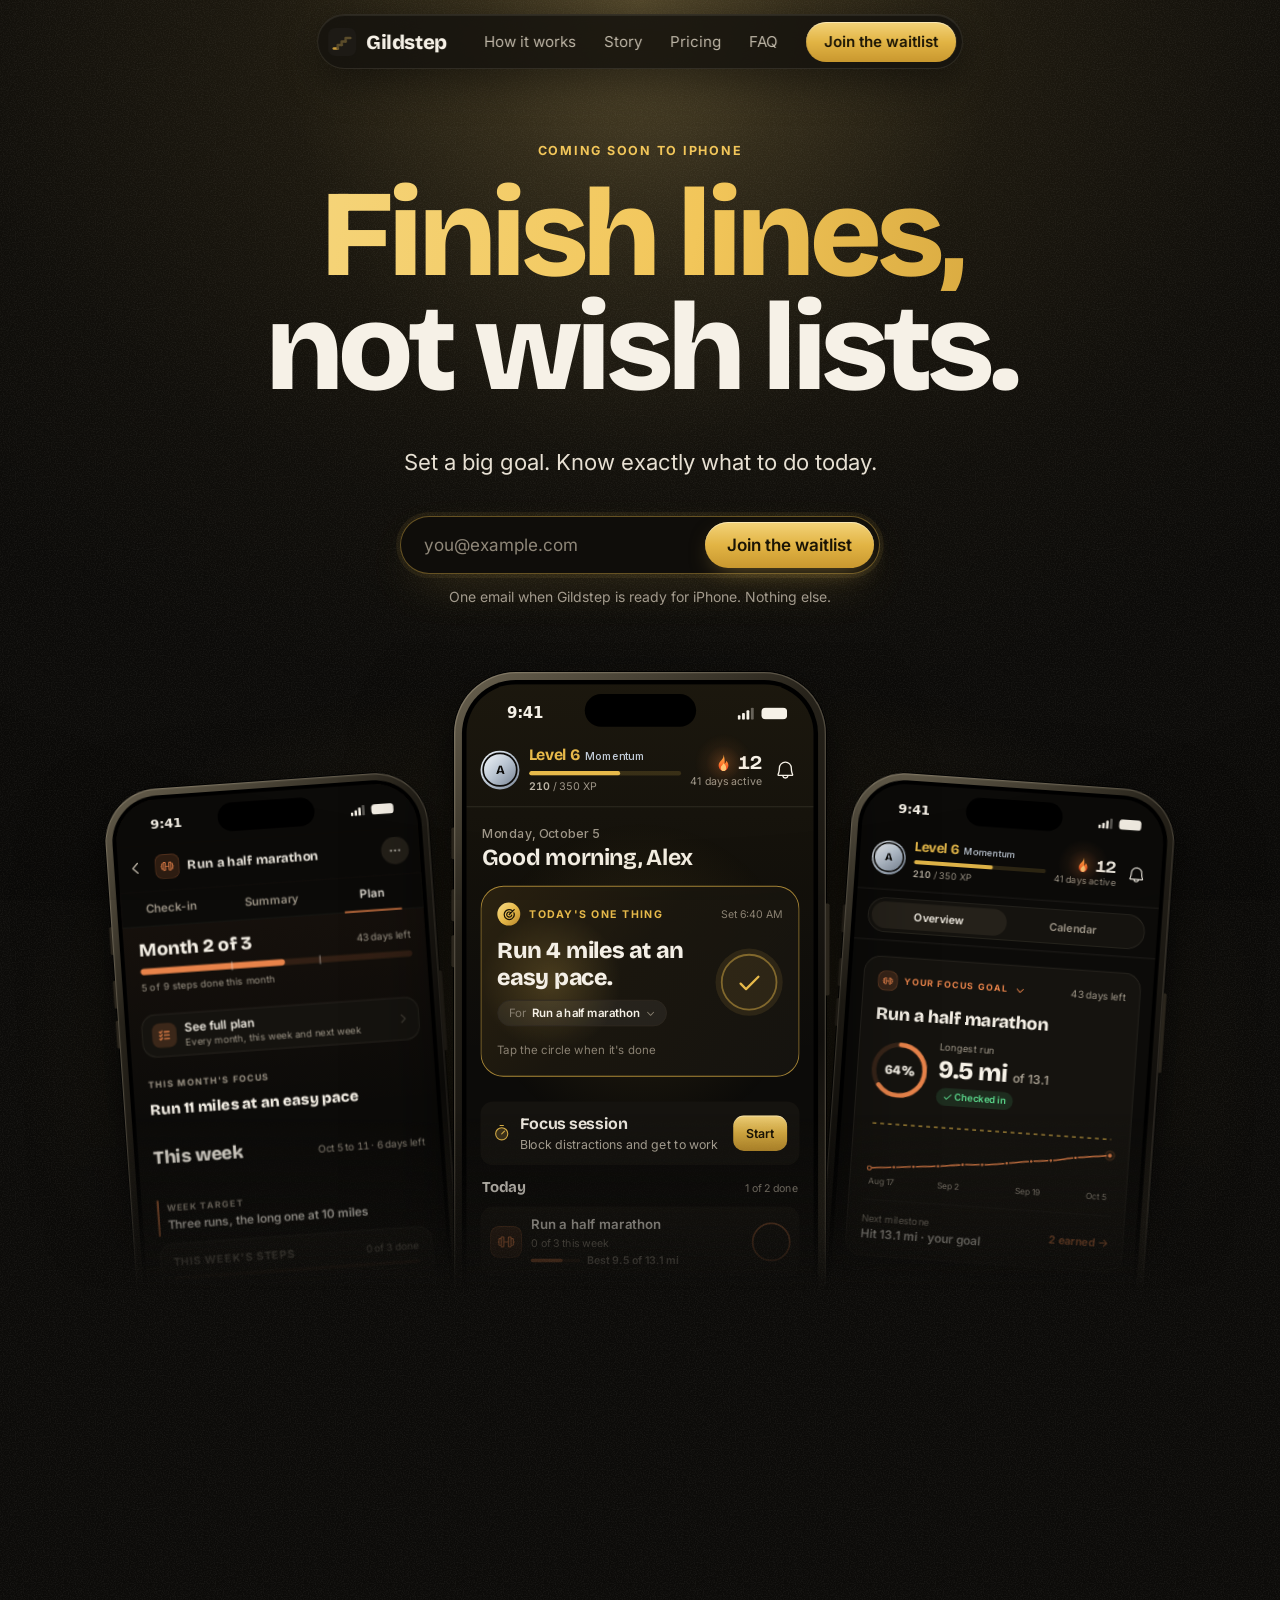
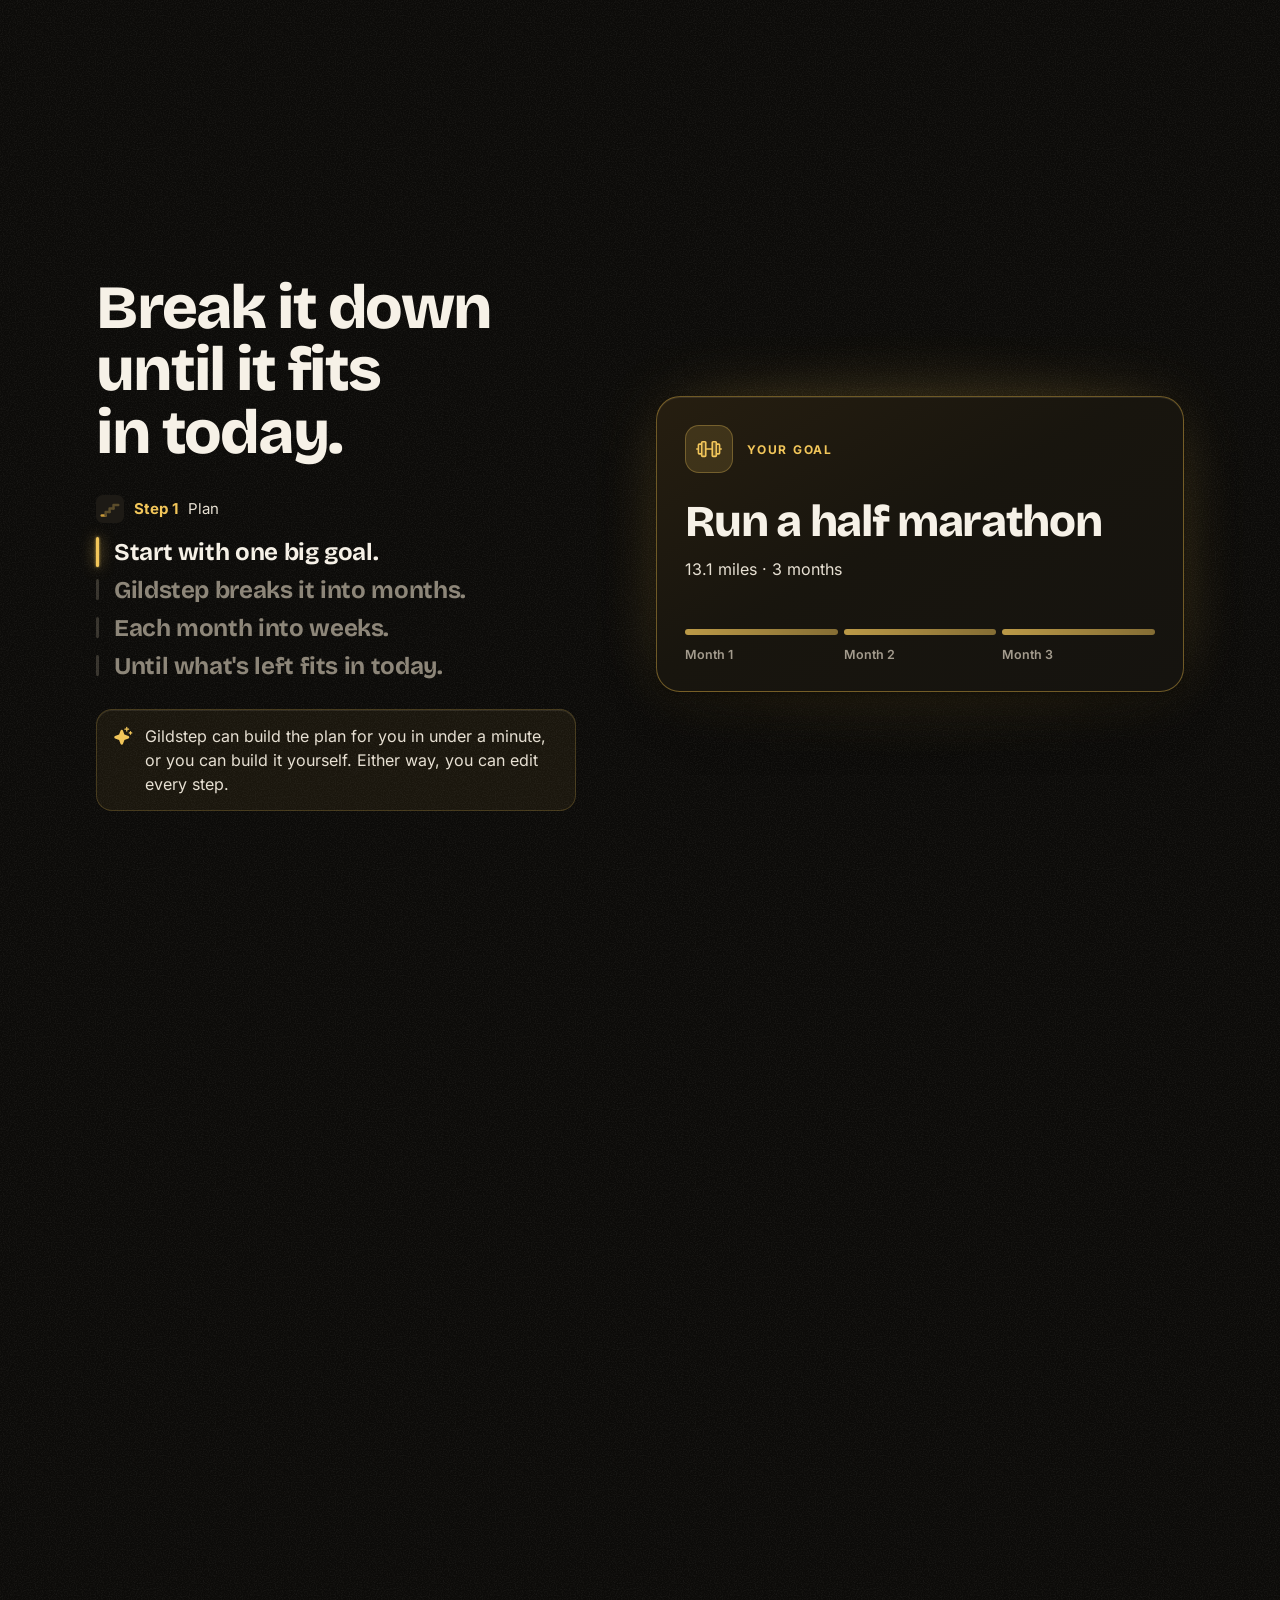
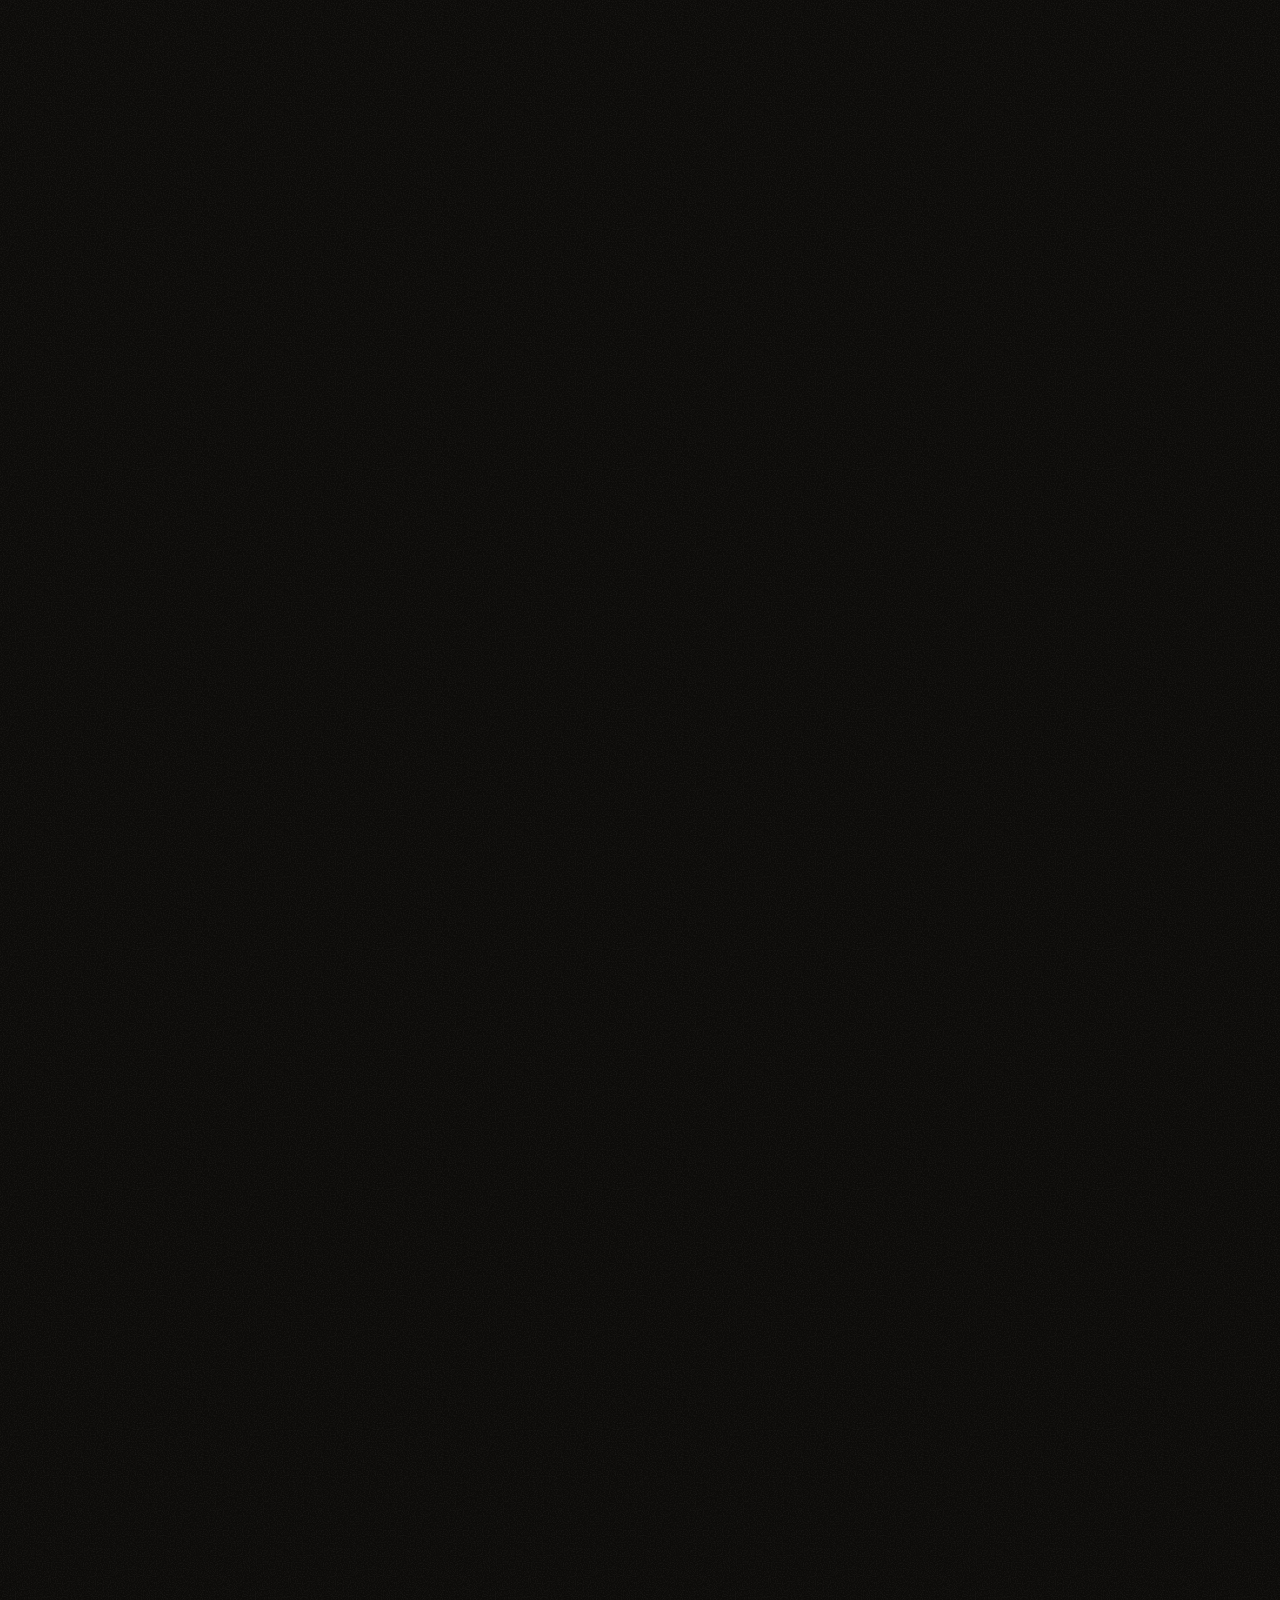
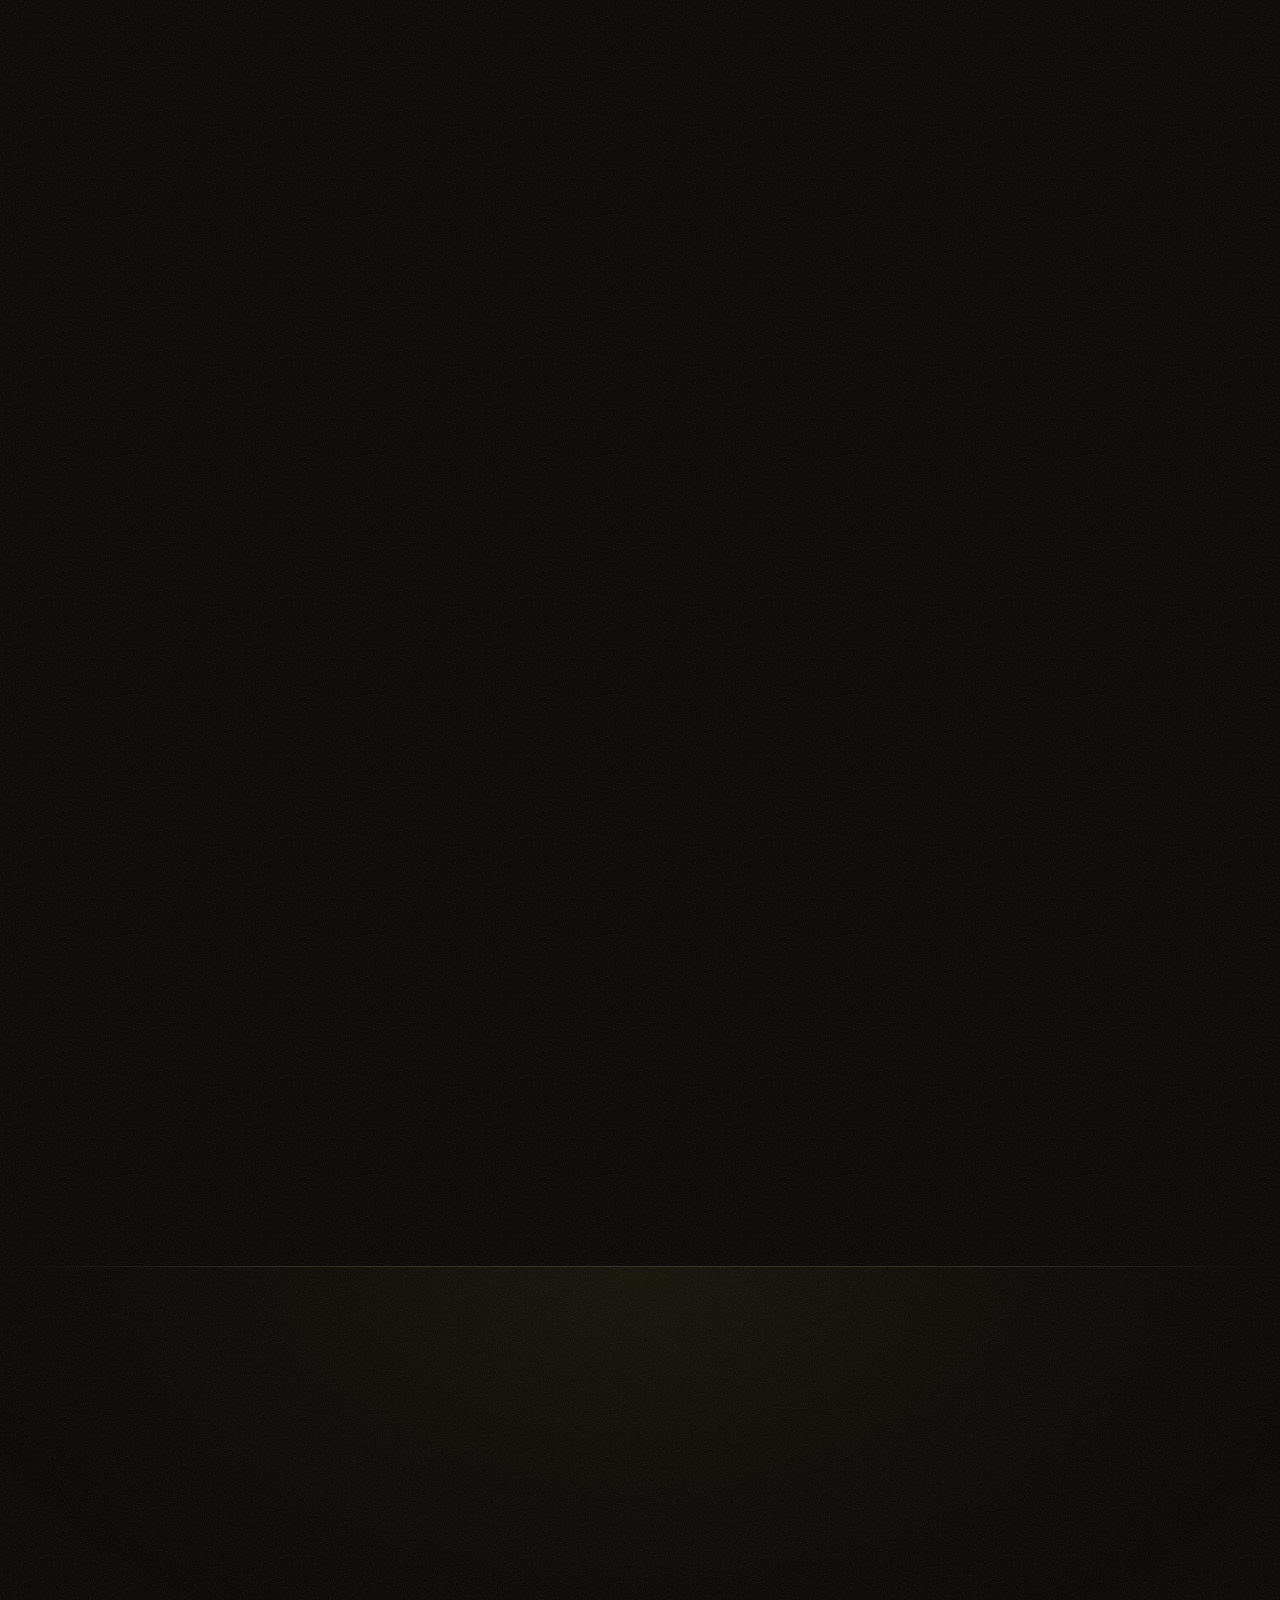
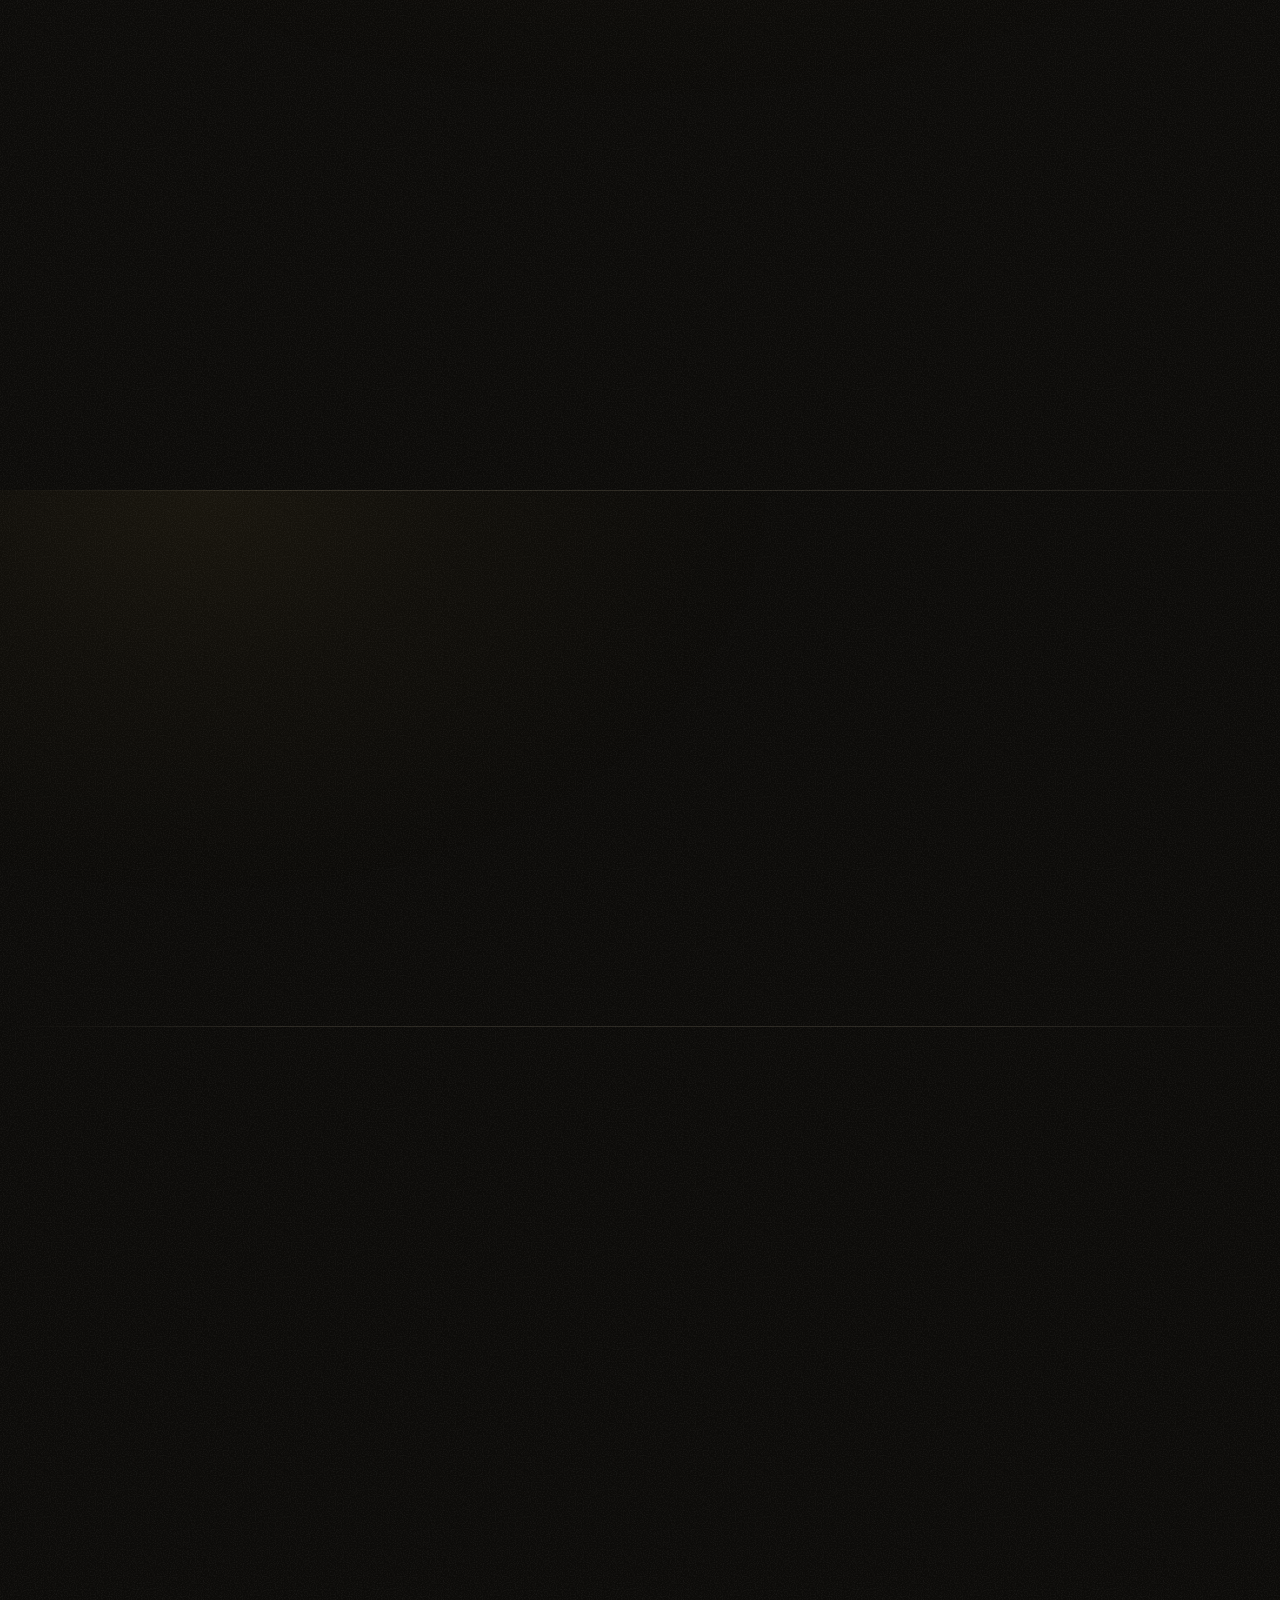
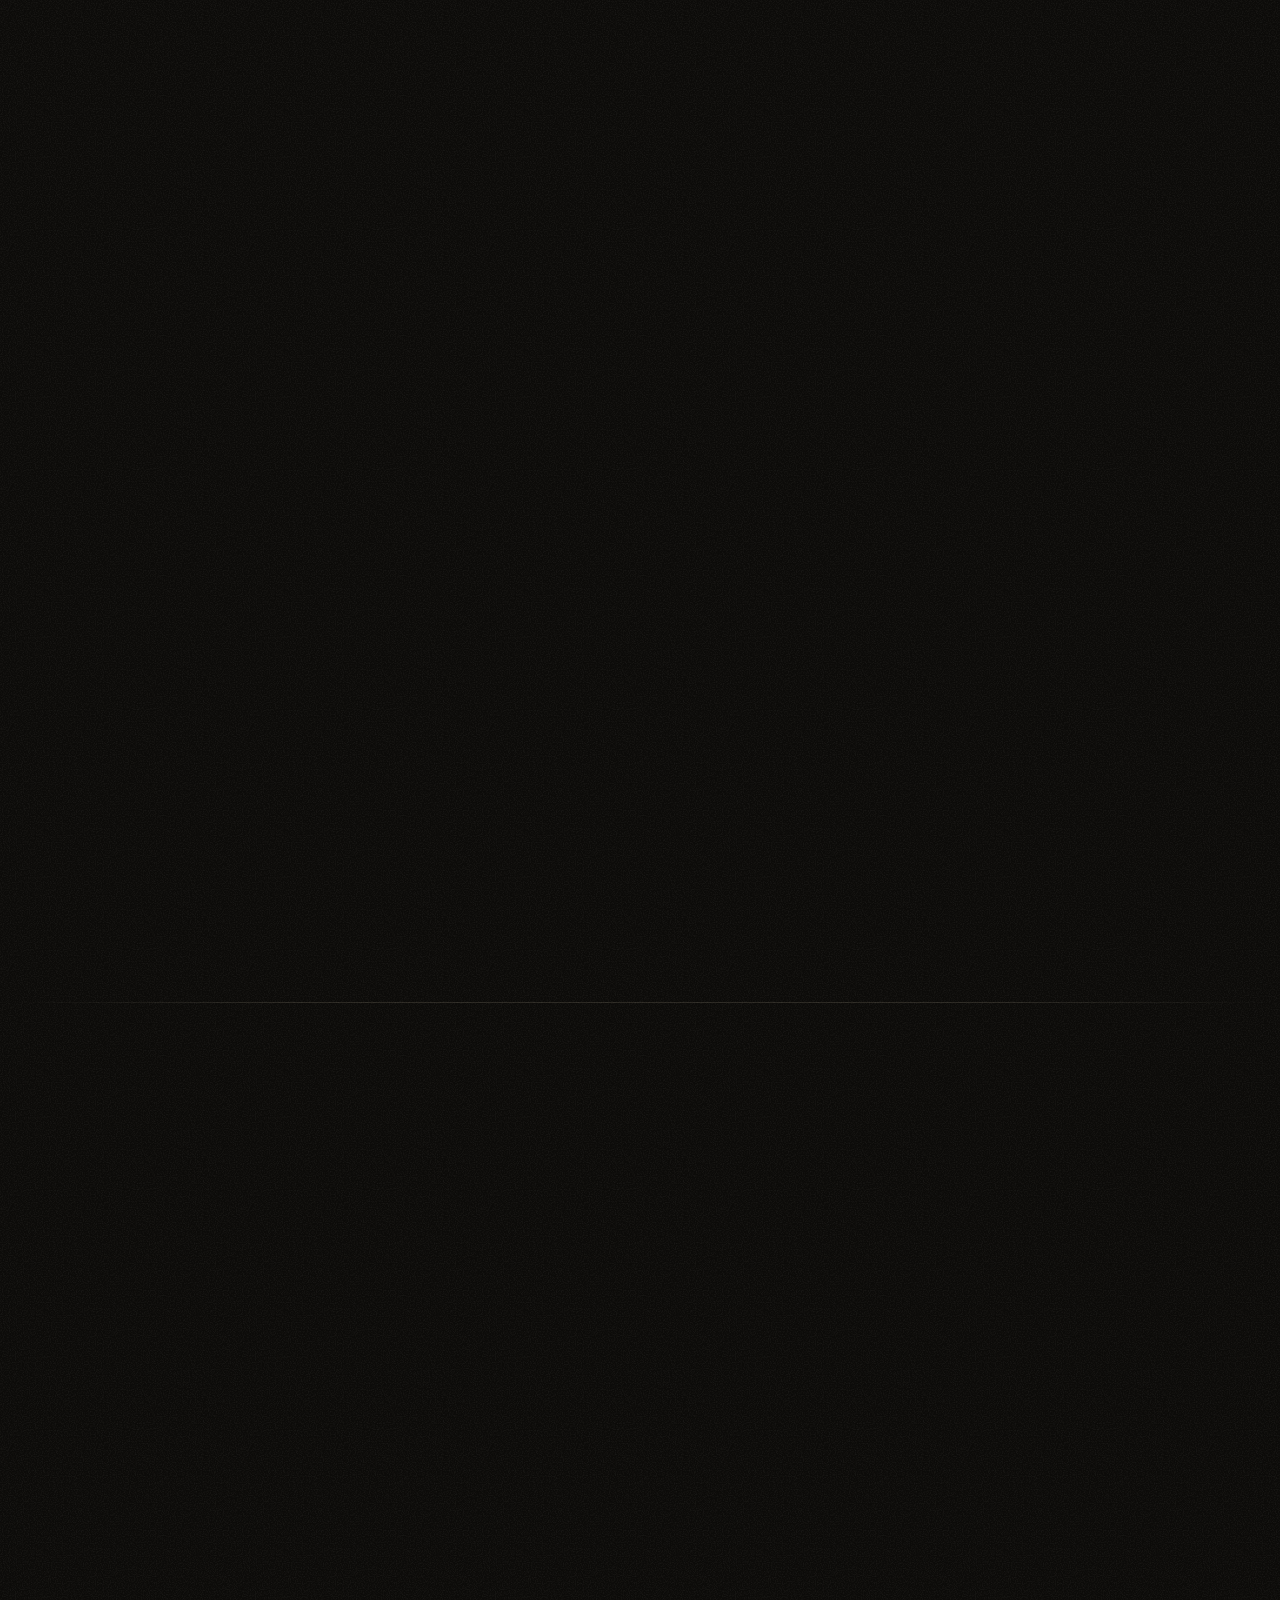
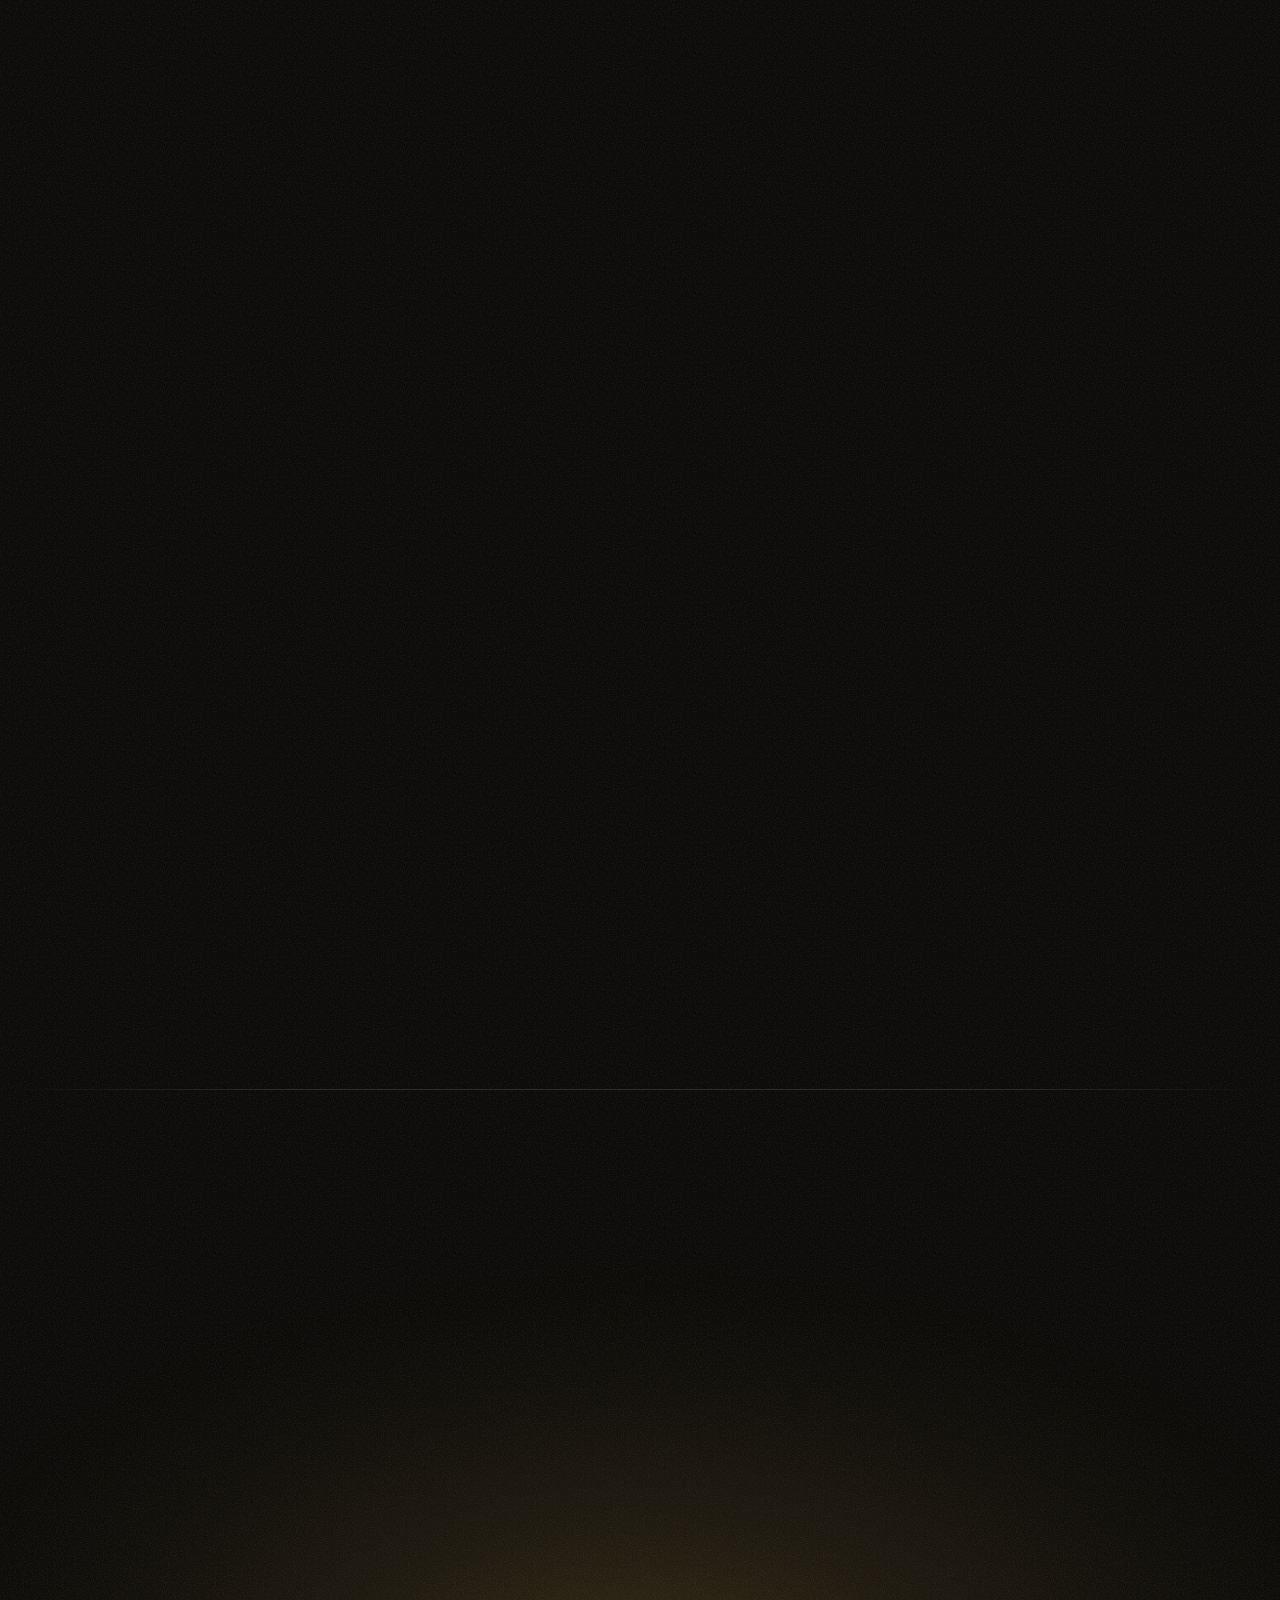
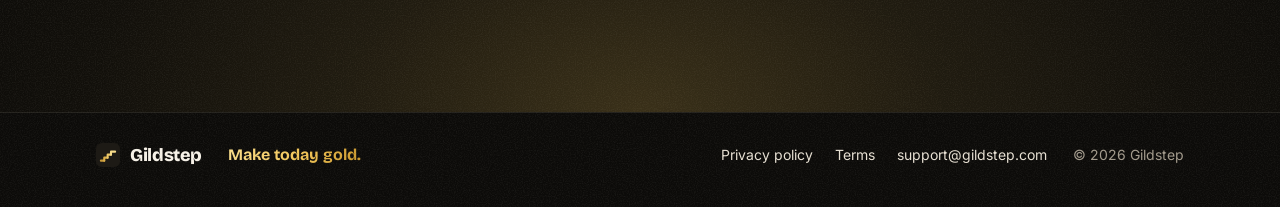
==== commit 60bb01c9: "Round 3: room under the hero, true week tiles, and an honest comparison - Hero: more space between t" ====
--- a/index.html
+++ b/index.html
@@ -118,14 +118,15 @@
 <p class="m-sub">5 of 9 steps done this month</p>
 </div>
 <div class="m-kcard m-grow"><span class="m-tile"><svg><use href="#i-list"/></svg></span><div><b>See full plan</b><small>Every month, this week and next week</small></div><svg class="m-chev"><use href="#i-chev"/></svg></div>
-<div class="m-fo"><p class="m-caps">This month's focus</p><p class="m-t20">Run 9 miles at an easy pace</p></div>
+<div class="m-fo"><p class="m-caps">This month's focus</p><p class="m-t20">Run 11 miles at an easy pace</p></div>
 <div class="m-wk">
 <div class="m-between"><p class="m-t24">This week</p><p class="m-meta">Oct 5 to 11 · 6 days left</p></div>
-<div class="m-target"><p class="m-caps">Week target</p><p>Three runs, the long one at 7 miles</p></div>
+<div class="m-target"><p class="m-caps">Week target</p><p>Three runs, the long one at 10 miles</p></div>
 <div class="m-kcard m-steps">
-<div class="m-steps-h"><div class="m-between"><p class="m-caps lg">This week's steps</p><p class="m-meta">1 of 3 done</p></div><i class="m-bar"><i></i></i></div>
+<div class="m-steps-h"><div class="m-between"><p class="m-caps lg">This week's steps</p><p class="m-meta">0 of 3 done</p></div><i class="m-bar"><i></i></i></div>
 <div class="m-step"><i class="m-box"></i><span>Run 4 miles at an easy pace</span><svg class="m-grip"><use href="#i-grip"/></svg></div>
-<div class="m-step"><i class="m-box"></i><span>Long run: 7 miles</span><svg class="m-grip"><use href="#i-grip"/></svg></div>
+<div class="m-step"><i class="m-box"></i><span>Run 5 miles at a steady pace</span><svg class="m-grip"><use href="#i-grip"/></svg></div>
+<div class="m-step"><i class="m-box"></i><span>Long run: 10 miles</span><svg class="m-grip"><use href="#i-grip"/></svg></div>
 </div>
 </div>
 </div>
@@ -234,7 +235,7 @@
 <!-- The breakdown: one goal splits into its months, this month into its
      weeks, this week into today's One Thing. site.js draws the gold lines
      between them (.links) from where the cards really are. -->
-<div class="stage" id="stage" data-live role="img" aria-label="One big goal, run a half marathon, splits into three months. Month 2 splits into four weeks. Week 6 comes down to one card: today's One Thing, run 4 miles at an easy pace. A gold line runs from the goal down to today. Then it's checked off.">
+<div class="stage" id="stage" data-live role="img" aria-label="One big goal, run a half marathon, splits into three months. Month 2 splits into four weeks, each with its target: September 21 to 27, long run 8 miles, 3 of 3 runs done; September 28 to October 4, long run 9 miles, 2 of 3 runs done; this week, October 5 to 11, long run 10 miles; and October 12 to 18, long run 11 miles. This week comes down to one card: today's One Thing, run 4 miles at an easy pace. A gold line runs from the goal down to today. Then it's checked off.">
 <div class="fit">
 <i class="stage-glow"></i>
 <div class="tree" id="tree">
@@ -251,15 +252,19 @@
 </div>
 </div>
 <div class="lv lv-months">
-<div class="tile mo"><small>Month 1</small><b>Run 5 miles without stopping</b><i class="t-split"><i></i><i></i><i></i><i></i></i></div>
-<div class="tile mo now"><small>Month 2 <em>Now</em></small><b>Run 9 miles at an easy pace</b><i class="t-split"><i></i><i></i><i></i><i></i></i></div>
-<div class="tile mo"><small>Month 3</small><b>13.1 miles on race day</b><i class="t-split"><i></i><i></i><i></i><i></i></i></div>
-</div>
+<div class="tile mo"><small>Month 1</small><b>Run 7 miles without stopping</b><i class="t-split"><i class="on"></i><i class="on"></i><i class="on"></i><i class="on"></i><i class="on"></i></i></div>
+<div class="tile mo now"><small>Month 2 <em>Now</em></small><b>Run 11 miles at an easy pace</b><i class="t-split"><i class="on"></i><i class="on"></i><i class="cur"></i><i></i></i></div>
+<div class="tile mo"><small>Month 3</small><b>13.1 miles on race day</b><i class="t-split"><i></i><i></i><i></i><i></i><i></i></i></div>
+</div>
+<!-- Month 2's weeks as the app dates them (Monday to Sunday, "Sep 21 to
+     27"). Weeks that have happened show what was done; this week counts
+     today's run once the card below is checked; next week has only its
+     target. -->
 <div class="lv lv-weeks">
-<div class="tile wk"><small>Week 5</small><b>Long run: 6 miles</b><i class="t-days"><i></i><i class="on"></i><i></i><i class="on"></i><i></i><i class="on"></i><i></i></i></div>
-<div class="tile wk now"><small>Week 6 <em>Now</em></small><b>Long run: 7 miles</b><i class="t-days"><i></i><i class="on"></i><i></i><i class="on"></i><i></i><i class="on"></i><i></i></i></div>
-<div class="tile wk"><small>Week 7</small><b>Long run: 8 miles</b><i class="t-days"><i></i><i class="on"></i><i></i><i class="on"></i><i></i><i class="on"></i><i></i></i></div>
-<div class="tile wk"><small>Week 8</small><b>Long run: 9 miles</b><i class="t-days"><i></i><i class="on"></i><i></i><i class="on"></i><i></i><i class="on"></i><i></i></i></div>
+<div class="tile wk"><small><span>Sep 21</span> <span>to 27</span></small><b>Long run: 8 miles</b><p class="t-prog p3"><i><i></i></i><span>3 of 3 runs</span></p></div>
+<div class="tile wk"><small><span>Sep 28</span> <span>to Oct 4</span></small><b>Long run: 9 miles</b><p class="t-prog p2"><i><i></i></i><span>2 of 3 runs</span></p></div>
+<div class="tile wk now"><small><em>This week</em><span class="wk-d">Oct 5 to 11</span></small><b>Long run: 10 miles</b><p class="t-prog p0"><i><i></i></i><span class="w-open">0 of 3 runs</span><span class="w-done">1 of 3 runs</span></p></div>
+<div class="tile wk"><small><span>Oct 12</span> <span>to 18</span></small><b>Long run: 11 miles</b></div>
 </div>
 <div class="lv lv-today">
 <div class="ot" id="ot">
@@ -403,6 +408,54 @@
 <!-- story-screens:start --><!-- story-screens:end -->
 </div>
 </section>
+
+<!-- compare:start -->
+<!-- ───────────── How Gildstep compares ─────────────
+     EDIT: every cell about another app comes from that app's own App Store
+     listing or website, read in November 2026 (the links are under the
+     table). "Not listed" means neither mentions it. Re-check and change the
+     date when you update this. On a phone the table shows Gildstep beside
+     one app at a time; the four radio buttons choose which (no script).
+     Gildstep's prices are also in the pricing section below. -->
+<section class="compare" id="compare">
+<div class="wrap" data-reveal>
+<h2>How Gildstep compares</h2>
+<p class="cmp-why"><b>Why not just a habit tracker?</b> Habit apps track what you repeat. Gildstep gets one big goal to a finish line. If repeating habits are all you want to track, a habit app is the simpler choice.</p>
+<div class="cmp">
+<input class="cmp-r" type="radio" name="cmp" id="cmp-griply" aria-label="Compare Gildstep with Griply" checked>
+<input class="cmp-r" type="radio" name="cmp" id="cmp-streaks" aria-label="Compare Gildstep with Streaks">
+<input class="cmp-r" type="radio" name="cmp" id="cmp-habitica" aria-label="Compare Gildstep with Habitica">
+<input class="cmp-r" type="radio" name="cmp" id="cmp-meplus" aria-label="Compare Gildstep with Me+">
+<div class="cmp-pick" aria-hidden="true"><span>Gildstep and</span><label for="cmp-griply">Griply</label><label for="cmp-streaks">Streaks</label><label for="cmp-habitica">Habitica</label><label for="cmp-meplus">Me+</label></div>
+<div class="cmp-card">
+<table class="cmp-t" role="table">
+<caption class="sr">Gildstep compared with Griply, Streaks, Habitica and Me+</caption>
+<thead role="rowgroup"><tr role="row"><th role="columnheader" scope="col"><span class="sr">What matters</span></th><th role="columnheader" scope="col" class="c-g">Gildstep</th><th role="columnheader" scope="col" class="c-griply">Griply</th><th role="columnheader" scope="col" class="c-streaks">Streaks</th><th role="columnheader" scope="col" class="c-habitica">Habitica</th><th role="columnheader" scope="col" class="c-meplus">Me+</th></tr></thead>
+<tbody role="rowgroup">
+<tr role="row"><th role="rowheader" scope="row">Built around</th><td role="cell" class="c-g" data-app="Gildstep"><p class="cv">One big goal with a finish line</p></td><td role="cell" class="c-griply" data-app="Griply"><p class="cv">Goals, habits and tasks</p><p class="cn">Goals can have a target and a deadline.</p></td><td role="cell" class="c-streaks" data-app="Streaks"><p class="cv">Daily habits</p><p class="cn">Up to 24 tasks a day.</p></td><td role="cell" class="c-habitica" data-app="Habitica"><p class="cv">Habits, Dailies and To Do's</p><p class="cn">Played as a game.</p></td><td role="cell" class="c-meplus" data-app="Me+"><p class="cv">Daily routines</p><p class="cn">A routine planner and habit tracker.</p></td></tr>
+<tr role="row"><th role="rowheader" scope="row">Plans the months and weeks for you</th><td role="cell" class="c-g" data-app="Gildstep"><p class="cv y"><svg aria-hidden="true"><use href="#i-check"/></svg>Yes</p><p class="cn">AI plans each month and your first two weeks. First plan free, every goal with Premium.</p></td><td role="cell" class="c-griply" data-app="Griply"><p class="cv p"><i aria-hidden="true"></i>Partly</p><p class="cn">Templates come with a plan. Premium can connect your own AI app (beta).</p></td><td role="cell" class="c-streaks" data-app="Streaks"><p class="cv">You set the tasks</p><p class="cn">Can suggest smaller ones on Apple Intelligence devices.</p></td><td role="cell" class="c-habitica" data-app="Habitica"><p class="cv">You add the tasks</p><p class="cn">Community Challenges add ready-made lists.</p></td><td role="cell" class="c-meplus" data-app="Me+"><p class="cv p"><i aria-hidden="true"></i>Partly</p><p class="cn">Ready-made routine plans, and a test to find routines that suit you.</p></td></tr>
+<tr role="row"><th role="rowheader" scope="row">One clear thing for today</th><td role="cell" class="c-g" data-app="Gildstep"><p class="cv y"><svg aria-hidden="true"><use href="#i-check"/></svg>Yes</p><p class="cn">Today's One Thing. Free.</p></td><td role="cell" class="c-griply" data-app="Griply"><p class="cv">A Today list</p><p class="cn">Tasks and habits for the day.</p></td><td role="cell" class="c-streaks" data-app="Streaks"><p class="cv p"><i aria-hidden="true"></i>Partly</p><p class="cn">A Lock Screen widget can show your next task.</p></td><td role="cell" class="c-habitica" data-app="Habitica"><p class="cv">Three lists</p><p class="cn">Habits, Dailies and To Do's.</p></td><td role="cell" class="c-meplus" data-app="Me+"><p class="cv">A daily schedule</p><p class="cn">Your routine as a to-do list.</p></td></tr>
+<tr role="row"><th role="rowheader" scope="row">Built-in app blocking</th><td role="cell" class="c-g" data-app="Gildstep"><p class="cv y"><svg aria-hidden="true"><use href="#i-check"/></svg>Yes</p><p class="cn">Free up to 25 minutes, any length with Premium.</p></td><td role="cell" class="c-griply" data-app="Griply"><p class="cv nl">Not listed</p><p class="cn">Focus blocks reserve time on your calendar.</p></td><td role="cell" class="c-streaks" data-app="Streaks"><p class="cv n"><i aria-hidden="true"></i>No</p><p class="cn">It tracks Screen Time and doesn't block.</p></td><td role="cell" class="c-habitica" data-app="Habitica"><p class="cv nl">Not listed</p></td><td role="cell" class="c-meplus" data-app="Me+"><p class="cv nl">Not listed</p></td></tr>
+<tr role="row"><th role="rowheader" scope="row">Friends and community</th><td role="cell" class="c-g" data-app="Gildstep"><p class="cv y"><svg aria-hidden="true"><use href="#i-check"/></svg>Yes</p><p class="cn">A Feed, friends and cheers. Free.</p></td><td role="cell" class="c-griply" data-app="Griply"><p class="cv">Outside the app</p><p class="cn">Communities on Discord and Reddit.</p></td><td role="cell" class="c-streaks" data-app="Streaks"><p class="cv p"><i aria-hidden="true"></i>Partly</p><p class="cn">Share a task with the people you invite.</p></td><td role="cell" class="c-habitica" data-app="Habitica"><p class="cv y"><svg aria-hidden="true"><use href="#i-check"/></svg>Yes</p><p class="cn">Parties, quests with friends and Challenges.</p></td><td role="cell" class="c-meplus" data-app="Me+"><p class="cv nl">Not listed</p></td></tr>
+<tr role="row"><th role="rowheader" scope="row">Open-ended daily habits</th><td role="cell" class="c-g" data-app="Gildstep"><p class="cv n"><i aria-hidden="true"></i>No</p><p class="cn">Every goal has an end date.</p></td><td role="cell" class="c-griply" data-app="Griply"><p class="cv y"><svg aria-hidden="true"><use href="#i-check"/></svg>Yes</p><p class="cn">Alongside your goals.</p></td><td role="cell" class="c-streaks" data-app="Streaks"><p class="cv y"><svg aria-hidden="true"><use href="#i-check"/></svg>Yes</p><p class="cn">It's what it's built for.</p></td><td role="cell" class="c-habitica" data-app="Habitica"><p class="cv y"><svg aria-hidden="true"><use href="#i-check"/></svg>Yes</p><p class="cn">Habits and Dailies.</p></td><td role="cell" class="c-meplus" data-app="Me+"><p class="cv y"><svg aria-hidden="true"><use href="#i-check"/></svg>Yes</p><p class="cn">Daily routines and habits.</p></td></tr>
+<tr role="row"><th role="rowheader" scope="row">Runs on</th><td role="cell" class="c-g" data-app="Gildstep"><p class="cv">iPhone only</p><p class="cn"><span data-mode="waitlist">Coming soon.</span><span data-mode="beta">In beta.</span></p></td><td role="cell" class="c-griply" data-app="Griply"><p class="cv">iPhone, Android, Mac, Windows, web</p></td><td role="cell" class="c-streaks" data-app="Streaks"><p class="cv">iPhone, iPad, Apple Watch, Mac, Vision Pro</p></td><td role="cell" class="c-habitica" data-app="Habitica"><p class="cv">iPhone, iPad, Android, web</p></td><td role="cell" class="c-meplus" data-app="Me+"><p class="cv">iPhone, Android</p></td></tr>
+<tr role="row"><th role="rowheader" scope="row">Price</th><td role="cell" class="c-g" data-app="Gildstep"><p class="cv">Free</p><p class="cn"><span class="deal-on">Premium $7.99 a month or $44.99 a year until January 31, then $11.99 or $69.99.</span><span class="deal-off">Premium $11.99 a month or $69.99 a year.</span></p></td><td role="cell" class="c-griply" data-app="Griply"><p class="cv">Free</p><p class="cn">2 goals, 2 habits. Premium $5.99 a month, $49.99 a year or $149.99 once.</p></td><td role="cell" class="c-streaks" data-app="Streaks"><p class="cv">$5.99 once</p><p class="cn">No subscription.</p></td><td role="cell" class="c-habitica" data-app="Habitica"><p class="cv">Free</p><p class="cn">Optional subscription from $4.99 a month.</p></td><td role="cell" class="c-meplus" data-app="Me+"><p class="cv">Free to download</p><p class="cn">Subscription listed at $9.99 a month or $39.99 a year.</p></td></tr>
+</tbody>
+</table>
+</div>
+</div>
+<div class="cmp-foot">
+<p class="fine"><b>Compared November 2026.</b> Everything about the other apps comes from their own App Store listings and websites. "Not listed" means neither mentions it. Prices are US prices. Gildstep isn't affiliated with these apps, and their names belong to their makers. Spot something out of date? <a href="mailto:support@gildstep.com">Tell us</a>.</p>
+<ul class="cmp-src fine">
+<li><b>Griply</b> <a href="https://apps.apple.com/us/app/daily-planner-goals-griply/id1556692747" rel="noopener nofollow">App Store</a> <a href="https://griply.app/" rel="noopener nofollow">griply.app</a> <a href="https://griply.app/pricing" rel="noopener nofollow">pricing</a> <a href="https://griply.app/help/features/goals" rel="noopener nofollow">goals</a> <a href="https://griply.app/changelog/goal-templates-icons-habit-grouping-color-coding" rel="noopener nofollow">templates</a> <a href="https://griply.app/help/integrations/ai-integrations" rel="noopener nofollow">AI integrations</a> <a href="https://griply.app/help/features/focus-blocks" rel="noopener nofollow">focus blocks</a> <a href="https://griply.app/download" rel="noopener nofollow">downloads</a> <a href="https://play.google.com/store/apps/details?id=app.griply" rel="noopener nofollow">Google Play</a></li>
+<li><b>Streaks</b> <a href="https://apps.apple.com/us/app/streaks/id963034692" rel="noopener nofollow">App Store</a> <a href="https://streaks.app/" rel="noopener nofollow">streaks.app</a> <a href="https://streaks.app/help/break-it-down/" rel="noopener nofollow">Break It Down</a> <a href="https://streaks.app/help/widgets-overview/" rel="noopener nofollow">widgets</a> <a href="https://streaks.app/guides/screen-time-build-or-break-a-habit/" rel="noopener nofollow">Screen Time</a> <a href="https://streaks.app/help/how-to-share/" rel="noopener nofollow">sharing</a></li>
+<li><b>Habitica</b> <a href="https://apps.apple.com/us/app/habitica-gamified-taskmanager/id994882113" rel="noopener nofollow">App Store</a> <a href="https://play.google.com/store/apps/details?id=com.habitrpg.android.habitica" rel="noopener nofollow">Google Play</a> <a href="https://habitica.com/static/features" rel="noopener nofollow">features</a> <a href="https://habitica.com/static/faq" rel="noopener nofollow">FAQ</a></li>
+<li><b>Me+</b> <a href="https://apps.apple.com/us/app/me-lifestyle-routine/id1596403446" rel="noopener nofollow">App Store</a> <a href="https://play.google.com/store/apps/details?id=daily.planner.routine.habits" rel="noopener nofollow">Google Play</a> <a href="https://enerjoy.life/me-plus/" rel="noopener nofollow">enerjoy.life</a></li>
+</ul>
+</div>
+</div>
+</section>
+<!-- compare:end -->
 
 <!-- ───────────── 6. Pricing and questions ───────────── -->
 <section class="pricing" id="pricing" data-spy>
--- a/styles.css
+++ b/styles.css
@@ -359,7 +359,7 @@
 .m-steps { margin: 0 3px; padding: 0 16px; overflow: hidden; }
 .m-steps-h { display: grid; gap: 10px; padding: 14px 0 12px; }
 .m-bar { display: block; height: 4px; border-radius: 4px; background: rgba(232, 131, 74, 0.16); }
-.m-bar i { display: block; width: 33.3%; height: 100%; border-radius: 4px; background: var(--tint); }
+.m-bar i { display: block; width: 0; height: 100%; border-radius: 4px; background: var(--tint); }
 .m-step { display: flex; align-items: center; gap: 12px; min-height: 52px; border-top: 0.5px solid #2a251b; font: 400 15px/20px var(--body); }
 .m-step span { flex: 1; }
 .m-box { width: 24px; height: 24px; border-radius: 7px; border: 2px solid rgba(232, 131, 74, 0.6); flex: none; }
@@ -442,12 +442,13 @@
 .js [data-reveal].in { opacity: 1; transform: none; }
 
 /* A hairline between sections that fades out toward the page's edges. */
-.inside, .story, .pricing, .join { position: relative; }
-.inside::before, .story::before, .pricing::before, .join::before { content: ""; position: absolute; top: 0; left: 0; right: 0; height: 1px; background: linear-gradient(90deg, rgba(255, 240, 210, 0), rgba(255, 240, 210, 0.13) 22%, rgba(255, 240, 210, 0.13) 78%, rgba(255, 240, 210, 0)); }
+.inside, .story, .compare, .pricing, .join { position: relative; }
+.inside::before, .story::before, .compare::before, .pricing::before, .join::before { content: ""; position: absolute; top: 0; left: 0; right: 0; height: 1px; background: linear-gradient(90deg, rgba(255, 240, 210, 0), rgba(255, 240, 210, 0.13) 22%, rgba(255, 240, 210, 0.13) 78%, rgba(255, 240, 210, 0)); }
 
 /* ───────────── 2. The Tuesday line ───────────── */
 .climb { position: relative; }
-.quiet { padding: calc(var(--sec) * 0.45) 0 var(--sec); }
+/* Room above it, so the line is its own moment and not a caption under the phones. */
+.quiet { padding: calc(var(--sec) * 1.3) 0 var(--sec); }
 .statement { max-width: 20em; font: 700 clamp(27px, 4vw, 52px)/1.14 var(--disp); letter-spacing: -0.03em; color: #cdc5b6; text-wrap: balance; }
 .statement-b { margin-top: 0.5em; font: 700 clamp(27px, 4vw, 52px)/1.14 var(--disp); letter-spacing: -0.03em; color: var(--ink); }
 
@@ -493,19 +494,36 @@
 .tile small { display: flex; flex-wrap: wrap; align-items: center; gap: 2px 6px; font-weight: 600; font-size: 12.5px; line-height: 16px; color: var(--ink3); white-space: nowrap; }
 .tile em { font-style: normal; font-weight: 700; font-size: 10px; letter-spacing: 0.08em; text-transform: uppercase; color: var(--gold); }
 .tile b { font: 700 clamp(13px, 1.5vw, 16px)/1.25 var(--disp); letter-spacing: -0.01em; color: var(--ink); overflow-wrap: break-word; }
-.wk b { font-size: clamp(12.5px, 1.3vw, 14.5px); }
-@media (max-width: 479px) { .wk em { display: none; } }
+.wk b { font-size: clamp(12.5px, 1.3vw, 14.5px); text-wrap: balance; }
+/* A week is labelled the way the app labels it: by its dates, or "This week". */
+.wk { align-content: stretch; grid-template-rows: auto 1fr auto; }
+.wk small { display: block; white-space: normal; min-height: 30px; font-size: 12px; line-height: 15px; }
+.wk small span { display: block; white-space: nowrap; }
+.wk small em { display: block; font-size: min(11.5px, 3.05vw); letter-spacing: 0; text-transform: none; white-space: nowrap; }
+.wk small .wk-d { font-size: min(11px, 2.9vw); color: var(--text); }
+@media (max-width: 719px) { .wk { padding-left: 8px; padding-right: 8px; } }
 .tile.now { border-color: rgba(233, 185, 73, 0.6); background: linear-gradient(170deg, #261e10, #17140e); box-shadow: var(--edge), var(--lift), 0 0 44px -16px rgba(242, 198, 90, 0.5); }
 .tile.now small { color: var(--ink); }
-/* what each one breaks into next: a month's four weeks, a week's days (the runs lit) */
-.t-split, .t-days { display: flex; margin-top: 4px; }
-.t-split { gap: 4px; }
-.t-split i { flex: 1; height: 4px; border-radius: 2px; background: rgba(242, 198, 90, 0.28); }
-.t-days { gap: 3px; }
-.t-days i { width: 6px; height: 6px; border-radius: 50%; background: rgba(255, 244, 220, 0.14); }
-.t-days .on { background: rgba(242, 198, 90, 0.55); }
-.tile.now .t-split i { background: rgba(242, 198, 90, 0.85); }
-.tile.now .t-days .on { background: var(--gold); }
+/* Under a month: one segment per week, gold once the week is behind you
+   (outlined for the week you are in). Under a week that has started: how
+   many of its runs are done. A week that hasn't started shows only its
+   target. */
+.t-split { display: flex; gap: 4px; margin-top: 4px; }
+.t-split i { flex: 1; height: 4px; border-radius: 2px; background: rgba(255, 244, 220, 0.13); }
+.t-split .on { background: rgba(242, 198, 90, 0.6); }
+.t-split .cur { box-shadow: inset 0 0 0 1px rgba(242, 198, 90, 0.75); }
+.tile.now .t-split .on { background: var(--gold); }
+.t-prog { display: grid; gap: 5px; margin-top: 4px; font-weight: 600; font-size: 10.5px; line-height: 13px; color: var(--ink3); white-space: nowrap; }
+.t-prog > i { display: block; height: 4px; border-radius: 2px; background: rgba(255, 244, 220, 0.13); overflow: hidden; }
+.t-prog > i i { display: block; width: 0; height: 100%; border-radius: 2px; background: rgba(242, 198, 90, 0.6); transition: width 0.6s var(--move); }
+.t-prog.p2 > i i { width: 66.667%; }
+.t-prog.p3 > i i { width: 100%; }
+.tile.now .t-prog { color: var(--text); }
+.tile.now .t-prog > i i { background: var(--gold); }
+/* today's run counts once the One Thing is checked (site.js sets .checked) */
+.w-done, .checked .w-open { display: none; }
+.checked .w-done { display: inline; }
+.checked .wk.now .t-prog > i i { width: 33.333%; }
 .lv-today .ot { box-shadow: 0 24px 60px -20px rgba(0, 0, 0, 0.7), 0 0 60px -22px rgba(242, 198, 90, 0.4); }
 .today-done { display: flex; align-items: center; gap: 8px; margin: 12px 4px 0; font: 700 19px/1.2 var(--disp); letter-spacing: -0.015em; }
 /* The flame's light is the app's (FlameGlow, "lg"): 3.5 times the flame,
@@ -520,10 +538,21 @@
   .stage-glow { left: -36px; right: -36px; }
   .lv-months, .lv-weeks { --tg: 10px; }
   .tile { padding: 14px 14px 16px; }
+  .wk small { min-height: 0; line-height: 16px; }
+  .wk small span { display: inline; }
+  .wk small em { font-size: inherit; }
+  .wk small .wk-d { display: none; }
+  .t-prog { font-size: 12px; line-height: 15px; }
 }
 @media (min-width: 960px) {
   .how-grid { grid-template-columns: 1fr 1.08fr; gap: 72px; align-items: center; }
   .how-copy h2 { margin-bottom: 30px; }
+}
+@media (min-width: 960px) and (max-width: 1199px) {
+  /* narrower tiles beside the words: a week's dates take two lines, as on a phone */
+  .wk small { min-height: 32px; }
+  .wk small span { display: block; }
+  .wk small .wk-d { display: block; font-size: inherit; }
 }
 
 /* Pinned: one screen, five moments (site.js sets .pin on <html>, and
@@ -550,7 +579,7 @@
 .pin .b2 li::before { background: var(--gold); box-shadow: 0 0 14px rgba(242, 198, 90, 0.75); }
 
 .pin .stage {
-  --gf: 262px; --gp: 54px; --mf: 112px; --mp: 38px; --wf: 92px; --wp: 34px; --oth: 206px; --dn: 42px; --k: 1;
+  --gf: 262px; --gp: 54px; --mf: 112px; --mp: 38px; --wf: 124px; --wp: 34px; --oth: 206px; --dn: 42px; --k: 1;
   --y1: calc(var(--gp) + var(--c)); --y2: calc(var(--y1) + var(--mp) + var(--c)); --y3: calc(var(--y2) + var(--wp) + var(--c));
   --S: calc(var(--y3) + var(--oth) + var(--dn));
   height: calc(var(--S) * var(--k));
@@ -595,10 +624,11 @@
 
 /* months: under the goal until it lifts, then three */
 .mo:nth-child(1), .wk:nth-child(1) { --i: 0; } .mo:nth-child(2), .wk:nth-child(2) { --i: 1; } .mo:nth-child(3), .wk:nth-child(3) { --i: 2; } .wk:nth-child(4) { --i: 3; }
-.wk:nth-child(1) { --d: 1; } .wk:nth-child(2) { --d: 0; } .wk:nth-child(3) { --d: 1; } .wk:nth-child(4) { --d: 2; }
+.wk:nth-child(1) { --d: 2; } .wk:nth-child(2) { --d: 1; } .wk:nth-child(3) { --d: 0; } .wk:nth-child(4) { --d: 1; }
 .pin .tile { overflow: hidden; transition: height 0.8s var(--move), opacity 0.5s var(--out), transform 0.9s var(--out), border-color 0.5s ease, box-shadow 0.5s ease; }
-.pin .tile b, .pin .t-split, .pin .t-days { transition: opacity 0.35s ease; }
-.pin .t-split, .pin .t-days { position: absolute; left: 10px; right: 10px; bottom: 12px; margin: 0; }
+.pin .tile b, .pin .t-split, .pin .t-prog, .pin .wk small > :nth-child(2) { transition: opacity 0.35s ease; }
+.pin .t-split, .pin .t-prog { position: absolute; left: 10px; right: 10px; bottom: 12px; margin: 0; }
+.pin .wk .t-prog { left: 8px; right: 8px; }
 .pin .mo { height: var(--mf); opacity: 0; transform: translate(calc((1 - var(--i)) * 8px), 10px) scale(1.04, 1); }
 .pin .mo b { font-size: 13px; }
 .pin .ge1 .mo { opacity: 1; transform: none; transition-delay: 0.12s; }
@@ -608,13 +638,12 @@
 /* weeks: out of this month */
 .pin .wk { height: var(--wf); opacity: 0; transform: translate(calc((1.5 - var(--i)) * (100% + var(--tg, 8px))), calc(-0.5 * var(--mp) - var(--c))) scale(0.6); }
 .pin .wk b { font-size: 12.5px; }
-.pin .wk em { display: none; }
 .pin .ge2 .wk { opacity: 1; transform: none; transition-delay: calc(0.22s + var(--d) * 0.07s); }
 .pin .ge3 .wk { height: var(--wp); transition-delay: 0s; }
 .pin .ge3 .wk:not(.now) { opacity: 0.55; }
-.pin .ge3 .wk .t-days, .pin .ge3 .wk b { opacity: 0; }
-/* and one card, out of this week (week 6 is the second of four) */
-.pin .lv-today .ot { opacity: 0; transform-origin: 37.5% 0; transform: translateY(calc(-0.5 * var(--wp) - var(--c))) scale(0.3); transition: opacity 0.5s var(--out), transform 0.9s var(--out); }
+.pin .ge3 .wk .t-prog, .pin .ge3 .wk b, .pin .ge3 .wk small > :nth-child(2) { opacity: 0; }
+/* and one card, out of this week (the third of the four) */
+.pin .lv-today .ot { opacity: 0; transform-origin: 62.5% 0; transform: translateY(calc(-0.5 * var(--wp) - var(--c))) scale(0.3); transition: opacity 0.5s var(--out), transform 0.9s var(--out); }
 .pin .ge3 .lv-today .ot { opacity: 1; transform: none; transition-delay: 0.22s; }
 .pin .today-done { opacity: 0; transform: translateY(8px); transition: opacity 0.5s var(--out), transform 0.7s var(--out); }
 .pin .ge4 .today-done { opacity: 1; transform: none; transition-delay: 0.5s; }
@@ -638,7 +667,7 @@
   .pin.pin-tight .ge4 .how-note { opacity: 1; }
 }
 @media (min-width: 720px) {
-  .pin .stage { --gf: 296px; --gp: 76px; --mf: 150px; --mp: 92px; --wf: 122px; --wp: 80px; --oth: 200px; --dn: 50px; }
+  .pin .stage { --gf: 296px; --gp: 76px; --mf: 150px; --mp: 92px; --wf: 132px; --wp: 80px; --oth: 200px; --dn: 50px; }
   .pin .gcard { --gx: 28px; }
   .pin .g-ico { top: 28px; width: 48px; height: 48px; border-radius: 14px; }
   .pin .g-ico svg { width: 26px; height: 26px; }
@@ -652,10 +681,10 @@
   .pin .ge1 .g-meta2 { opacity: 1; transition-delay: 0.5s; }
   .pin .g-split { bottom: 56px; }
   .pin .g-months { bottom: 28px; font-size: 12.5px; }
-  .pin .t-split, .pin .t-days { left: 14px; right: 14px; bottom: 16px; }
+  .pin .t-split, .pin .t-prog, .pin .wk .t-prog { left: 14px; right: 14px; bottom: 16px; }
+  .pin .ge3 .wk small > :nth-child(2) { opacity: 1; }
   .pin .mo b { font-size: 16px; }
   .pin .wk b { font-size: 14px; }
-  .pin .wk em { display: inline; }
   .pin .ge2 .mo b, .pin .ge3 .wk b { opacity: 1; }
 }
 @media (min-width: 960px) {
@@ -680,7 +709,7 @@
 }
 @media (min-width: 960px) and (max-width: 1199px) {
   /* narrower cards beside the words: room for a third line */
-  .pin .stage { --mf: 168px; --mp: 110px; }
+  .pin .stage { --mf: 168px; --mp: 110px; --wf: 148px; --wp: 96px; }
   .pin .mo b { font-size: 15px; }
 }
 @media (min-width: 960px) and (max-height: 739px) {
@@ -868,6 +897,68 @@
 @media (min-width: 480px) { .story-screens .phone { --pw: 200; } }
 @media (min-width: 960px) { .story-wrap.has-shot { grid-template-columns: 1fr auto; gap: 72px; } .story-screens .phone { --pw: 220; } }
 
+/* ───────────── How Gildstep compares ─────────────
+   A real table. On a laptop: one column per app. Below 900px it would
+   need sideways scrolling, so each row stacks instead (what matters, then
+   Gildstep beside one other app) and four radio buttons choose the app.
+   The buttons are plain HTML: it works without the script. */
+.compare { padding: var(--sec) 0; }
+.compare h2 { text-align: center; }
+.cmp-why { max-width: 35em; margin: 0 auto; text-align: center; font-size: clamp(17px, 1.5vw, 19px); line-height: 1.55; color: var(--text); text-wrap: pretty; }
+.cmp-why b { font-weight: 600; color: var(--ink); }
+.cmp { position: relative; max-width: 560px; margin: 34px auto 0; }
+.cmp-r { position: absolute; left: 0; top: 0; width: 1px; height: 1px; margin: 0; opacity: 0; pointer-events: none; }
+.cmp-pick { display: grid; grid-template-columns: repeat(4, minmax(0, 1fr)); gap: 4px; margin-bottom: 12px; padding: 4px; border-radius: 999px; background: rgba(255, 244, 220, 0.05); border: 1px solid var(--line); }
+.cmp-pick span { grid-column: 1 / -1; position: absolute; width: 1px; height: 1px; overflow: hidden; clip-path: inset(50%); }
+.cmp-pick label { display: grid; place-items: center; min-height: 44px; border-radius: 999px; font-weight: 600; font-size: 14.5px; color: var(--ink2); cursor: pointer; -webkit-tap-highlight-color: transparent; transition: background-color 0.2s ease, color 0.2s ease; }
+#cmp-griply:checked ~ .cmp-pick [for="cmp-griply"], #cmp-streaks:checked ~ .cmp-pick [for="cmp-streaks"], #cmp-habitica:checked ~ .cmp-pick [for="cmp-habitica"], #cmp-meplus:checked ~ .cmp-pick [for="cmp-meplus"] { background: rgba(242, 198, 90, 0.16); box-shadow: inset 0 0 0 1px rgba(242, 198, 90, 0.45); color: var(--ink); }
+#cmp-griply:focus-visible ~ .cmp-pick [for="cmp-griply"], #cmp-streaks:focus-visible ~ .cmp-pick [for="cmp-streaks"], #cmp-habitica:focus-visible ~ .cmp-pick [for="cmp-habitica"], #cmp-meplus:focus-visible ~ .cmp-pick [for="cmp-meplus"] { outline: 2px solid var(--gold-l); outline-offset: 2px; }
+.cmp-card { border-radius: 24px; background: var(--card); border: 1px solid var(--line); box-shadow: var(--edge), var(--lift); overflow: hidden; }
+.cmp-t { width: 100%; border-collapse: separate; border-spacing: 0; text-align: left; }
+.cmp-t th { font: 700 17px/1.3 var(--disp); letter-spacing: -0.015em; color: var(--ink); text-align: left; }
+.cv { display: flex; align-items: center; gap: 7px; font-weight: 600; font-size: 15px; line-height: 1.3; color: var(--ink); }
+.cv svg { flex: none; width: 16px; height: 16px; }
+.cv i { flex: none; }
+.cv.y { color: var(--gold); }
+.cv.p i { width: 13px; height: 13px; border-radius: 50%; border: 1.5px solid var(--gold); background: linear-gradient(90deg, var(--gold) 50%, rgba(242, 198, 90, 0) 50%); }
+.cv.n { color: var(--ink2); }
+.cv.n i { width: 11px; height: 2px; border-radius: 1px; background: var(--ink3); }
+.cv.nl { font-weight: 500; color: var(--ink3); }
+.cn { margin-top: 4px; font-size: 14px; line-height: 1.45; color: var(--text); }
+.cn:empty { display: none; }
+.cmp-foot { display: grid; gap: 12px; max-width: 880px; margin: 22px auto 0; }
+.cmp-foot .fine { max-width: none; }
+.cmp-foot b { font-weight: 600; color: var(--text); }
+.cmp-src { display: grid; gap: 6px; }
+.cmp-src b { margin-right: 4px; }
+.cmp-src a { margin-right: 8px; white-space: nowrap; }
+@media (max-width: 899px) {
+  .cmp-t, .cmp-t tbody { display: block; }
+  .cmp-t thead { display: none; }
+  .cmp-t tr { display: grid; grid-template-columns: repeat(2, minmax(0, 1fr)); gap: 0 16px; padding: 14px 18px 16px; }
+  .cmp-t tr + tr { border-top: 1px solid var(--line-s); }
+  .cmp-t tbody th { grid-column: 1 / -1; margin-bottom: 8px; }
+  .cmp-t td { display: none; padding: 0; }
+  .cmp-t td.c-g, #cmp-griply:checked ~ .cmp-card .c-griply, #cmp-streaks:checked ~ .cmp-card .c-streaks, #cmp-habitica:checked ~ .cmp-card .c-habitica, #cmp-meplus:checked ~ .cmp-card .c-meplus { display: block; }
+  .cmp-t td::before { content: attr(data-app); display: block; margin-bottom: 4px; font-weight: 700; font-size: 11px; line-height: 14px; letter-spacing: 0.1em; text-transform: uppercase; color: var(--ink3); }
+  .cmp-t td.c-g::before { color: var(--gold); }
+}
+@media (min-width: 900px) {
+  .cmp { max-width: none; margin-top: 44px; }
+  .cmp-r, .cmp-pick { display: none; }
+  .cmp-t { table-layout: fixed; }
+  .cmp-t th, .cmp-t td { padding: 13px 14px 14px; vertical-align: top; }
+  .cmp-t tbody th, .cmp-t td { border-top: 1px solid var(--line-s); }
+  .cmp-t thead th { padding: 16px 14px 13px; font-size: 18px; }
+  .cmp-t tbody th { font-size: 15.5px; }
+  .cmp-t thead th:first-child { width: 15.5%; }
+  .cmp-t th:first-child { padding-left: 20px; }
+  .cmp-t .c-g { background: rgba(242, 198, 90, 0.055); box-shadow: inset 1px 0 0 rgba(242, 198, 90, 0.2), inset -1px 0 0 rgba(242, 198, 90, 0.2); }
+  .cmp-t thead .c-g { color: var(--gold); }
+  .cv { font-size: 14.5px; }
+  .cn { font-size: 13.5px; }
+}
+
 /* ───────────── 6. Pricing and questions ───────────── */
 .pricing { padding: var(--sec) 0 calc(var(--sec) * 0.6); }
 .pricing h2 { text-align: center; }
@@ -910,6 +1001,7 @@
 .pricing .fine { margin-top: 10px; }
 .deal-off, .deal-over .deal-on { display: none; }
 .deal-over div.deal-off { display: grid; }
+.deal-over span.deal-off { display: inline; }
 
 /* questions: rows of the same height that open in place (native
    <details>, so they work from the keyboard and with a screen reader, and
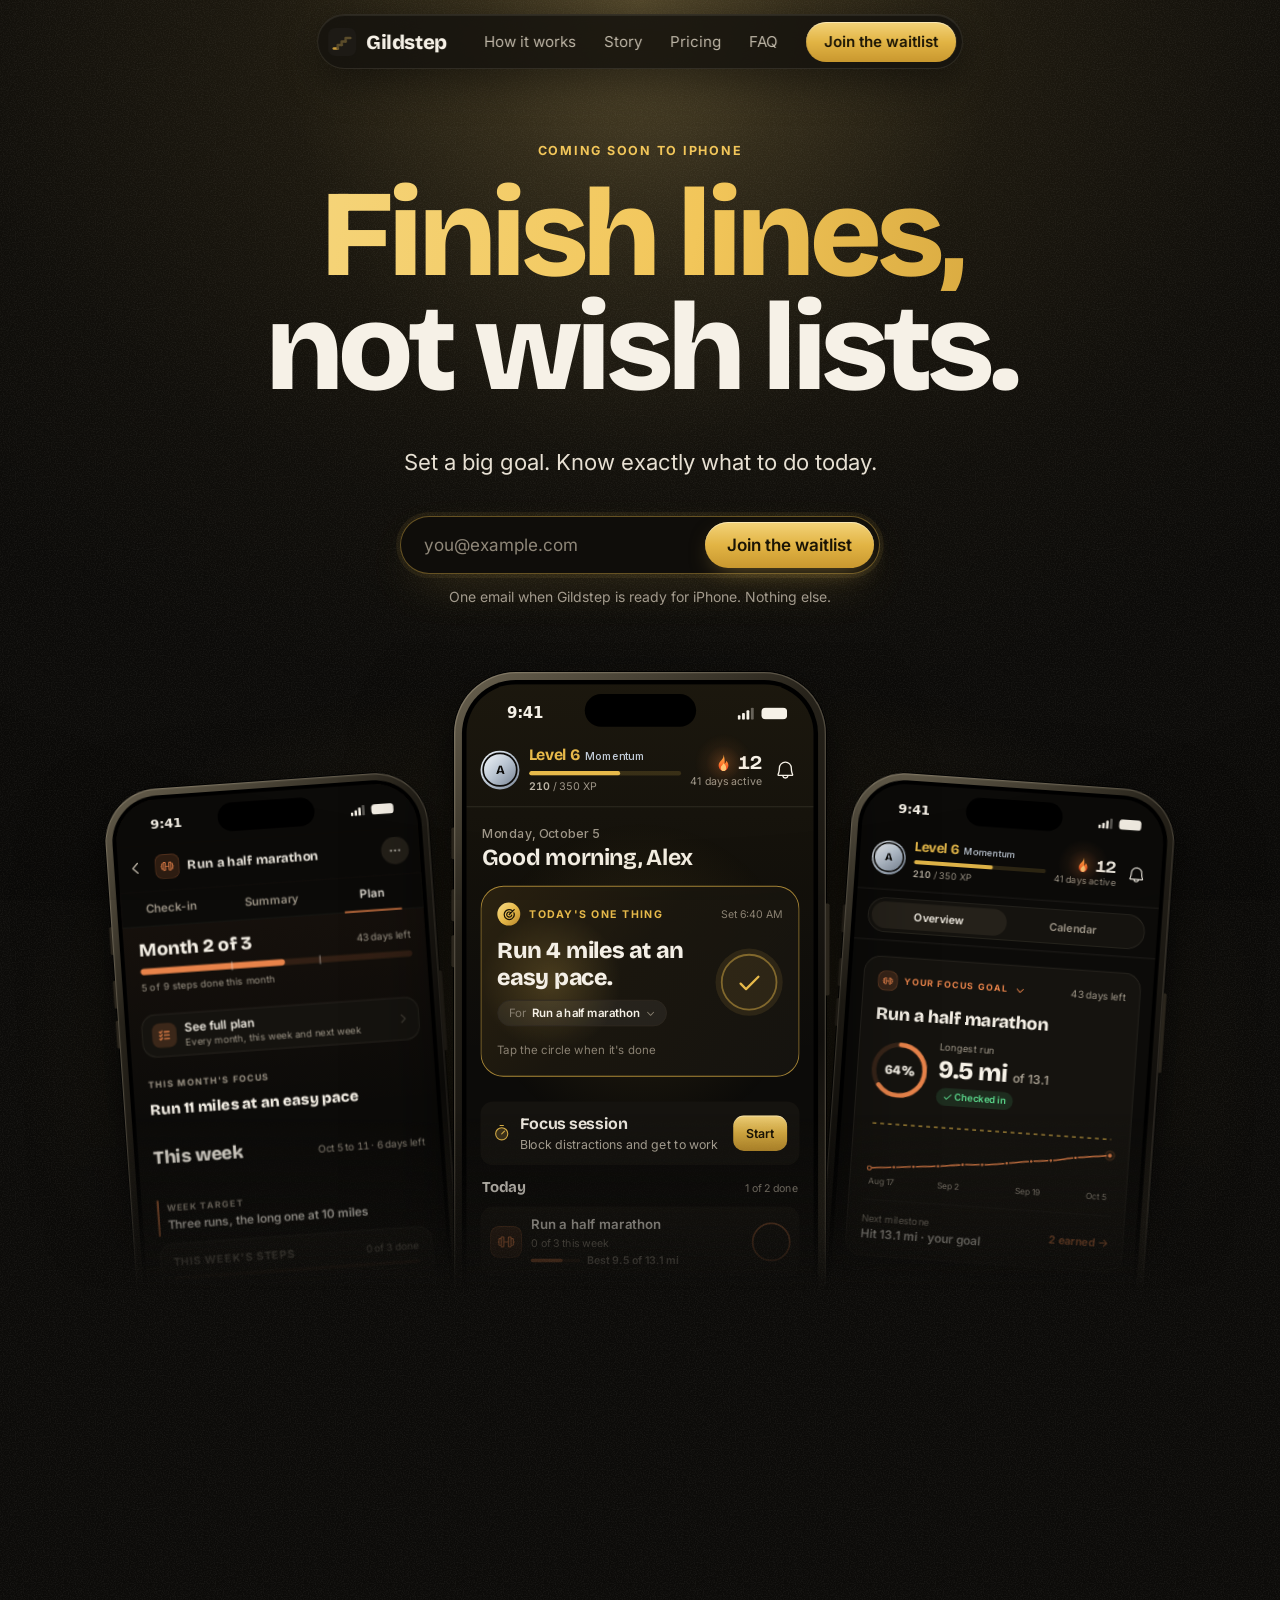
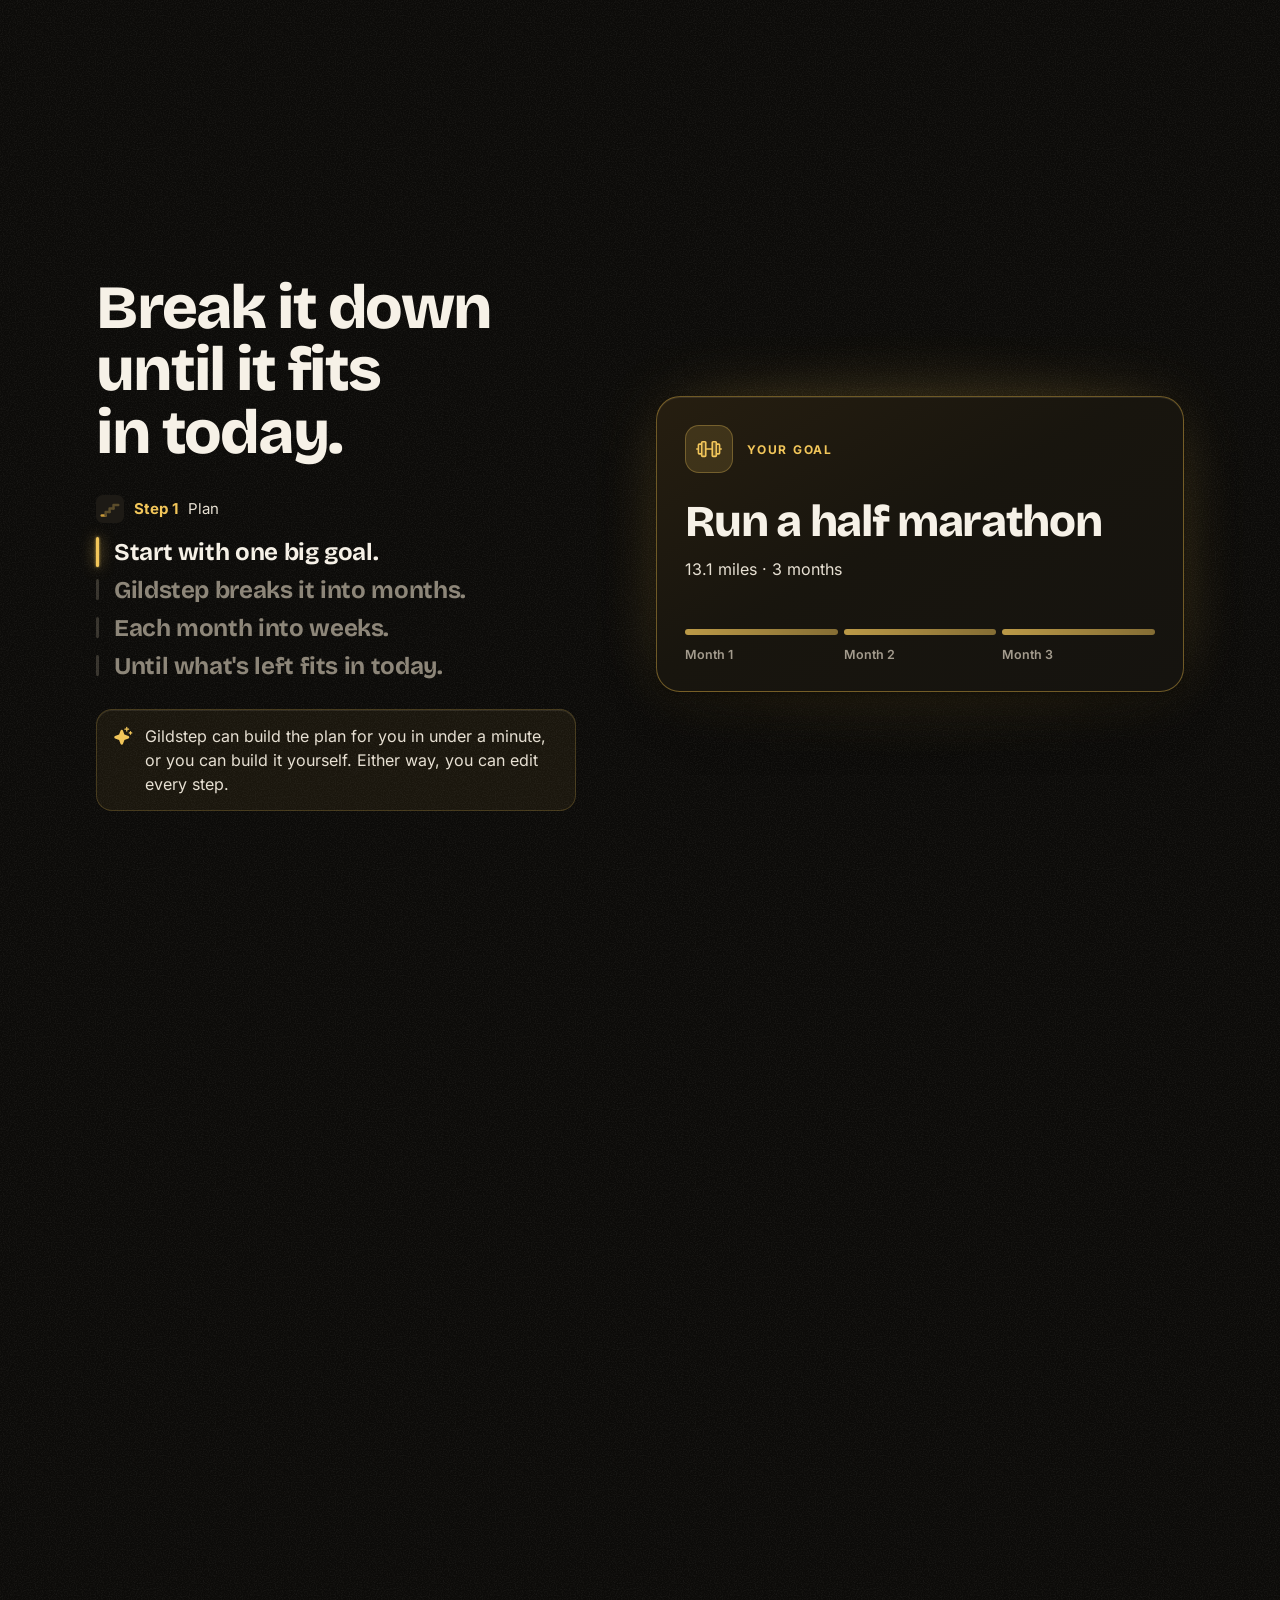
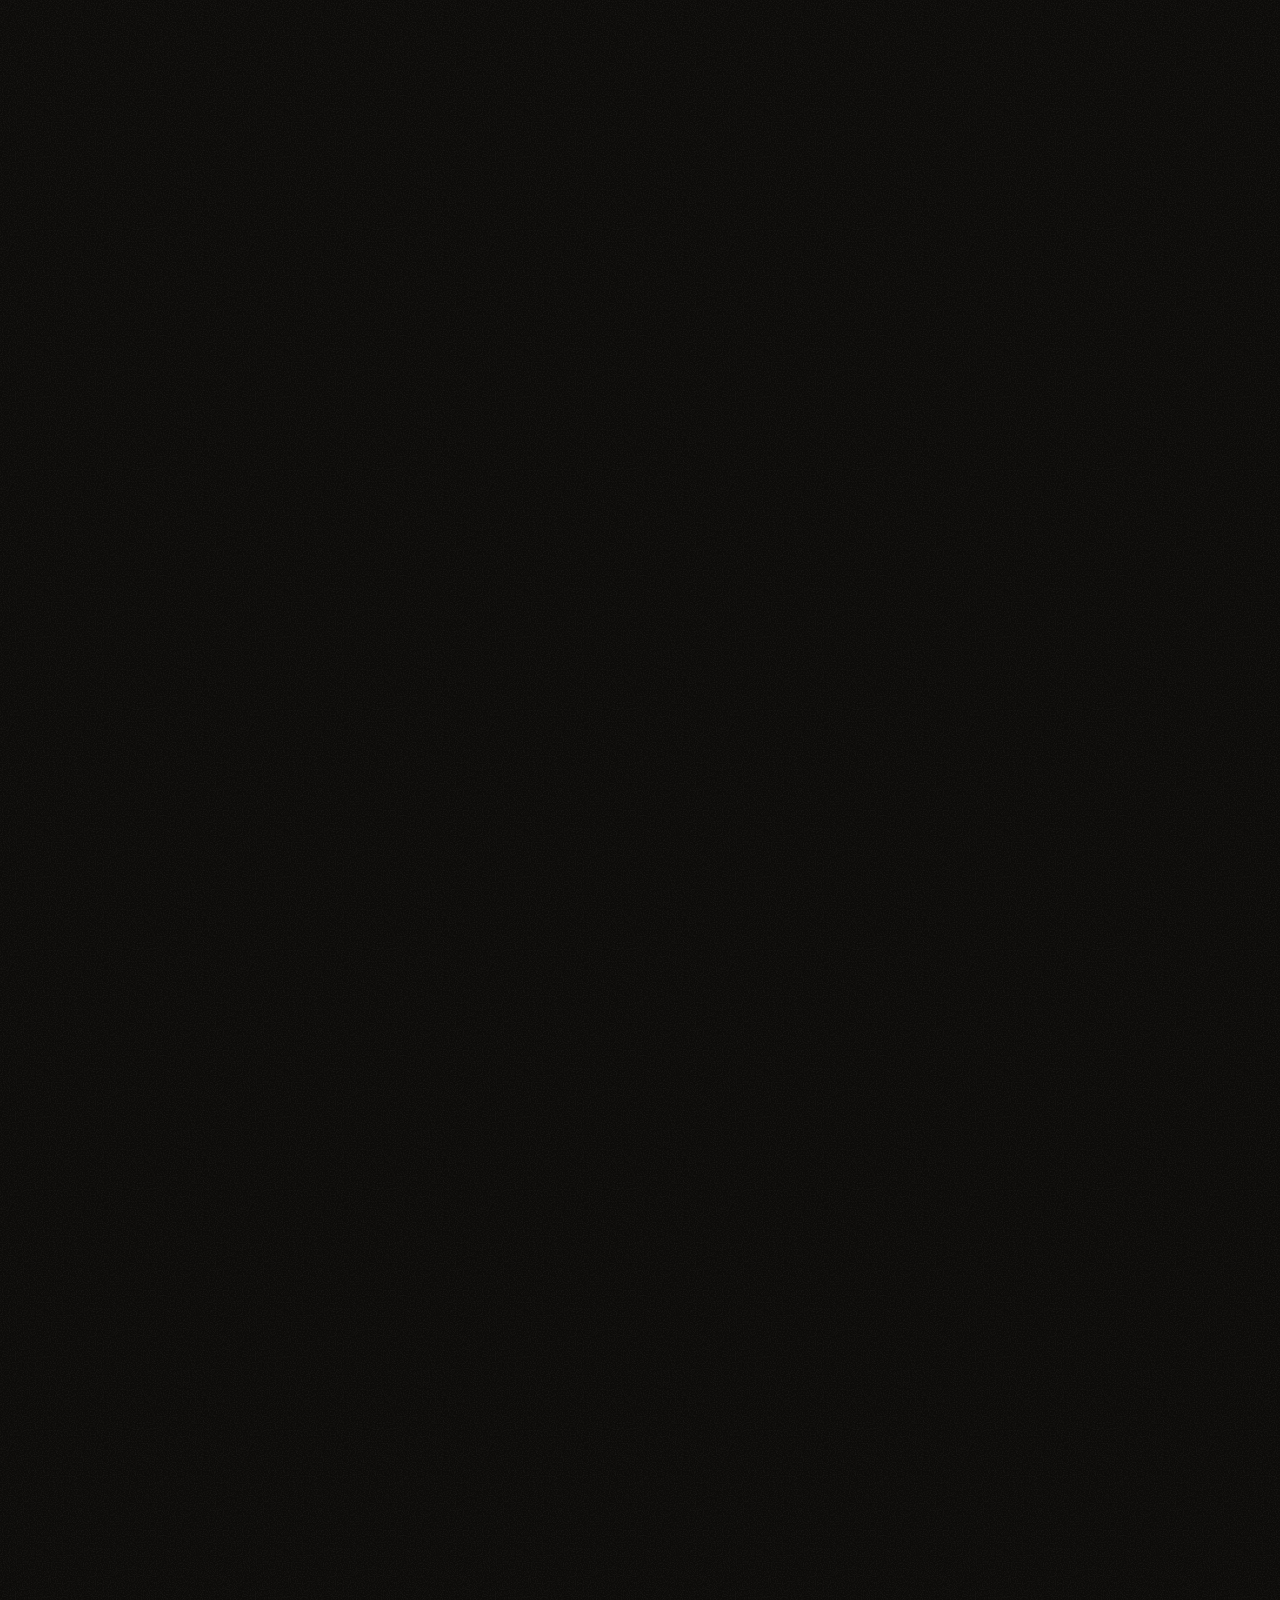
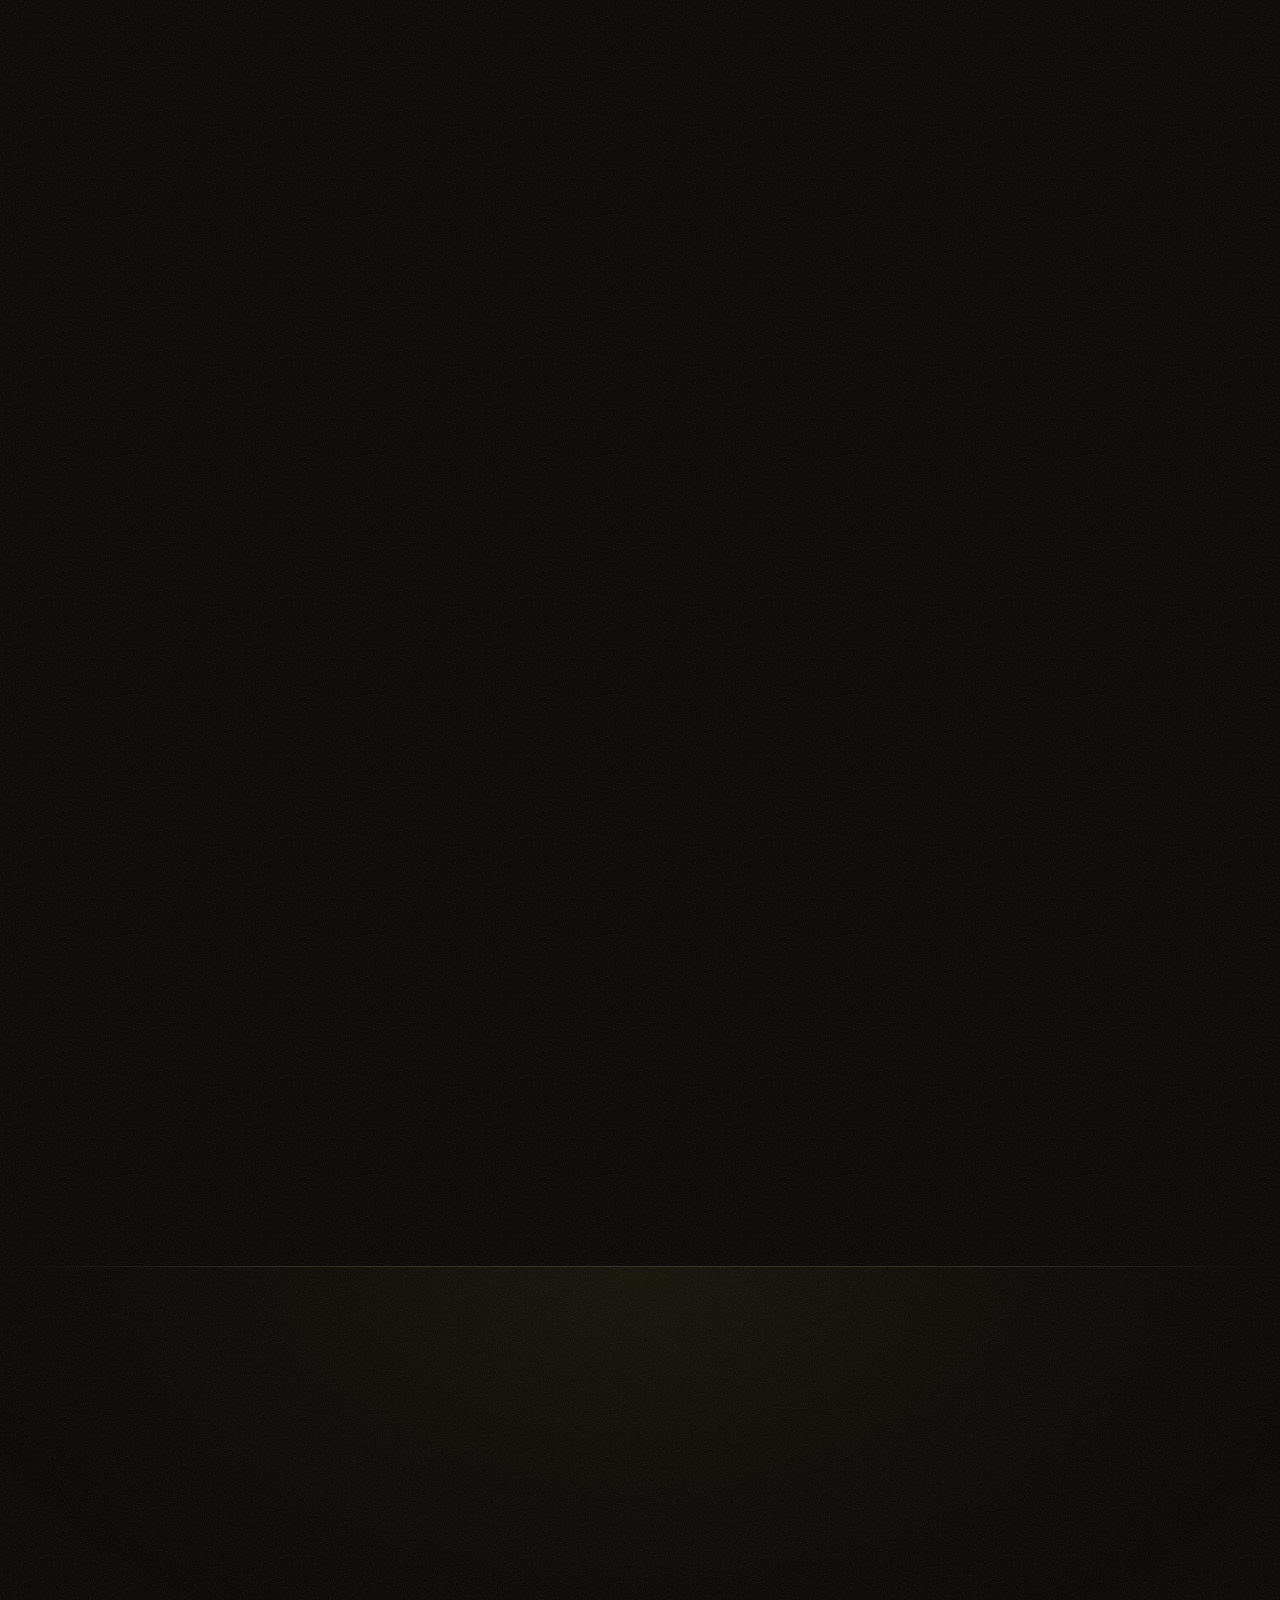
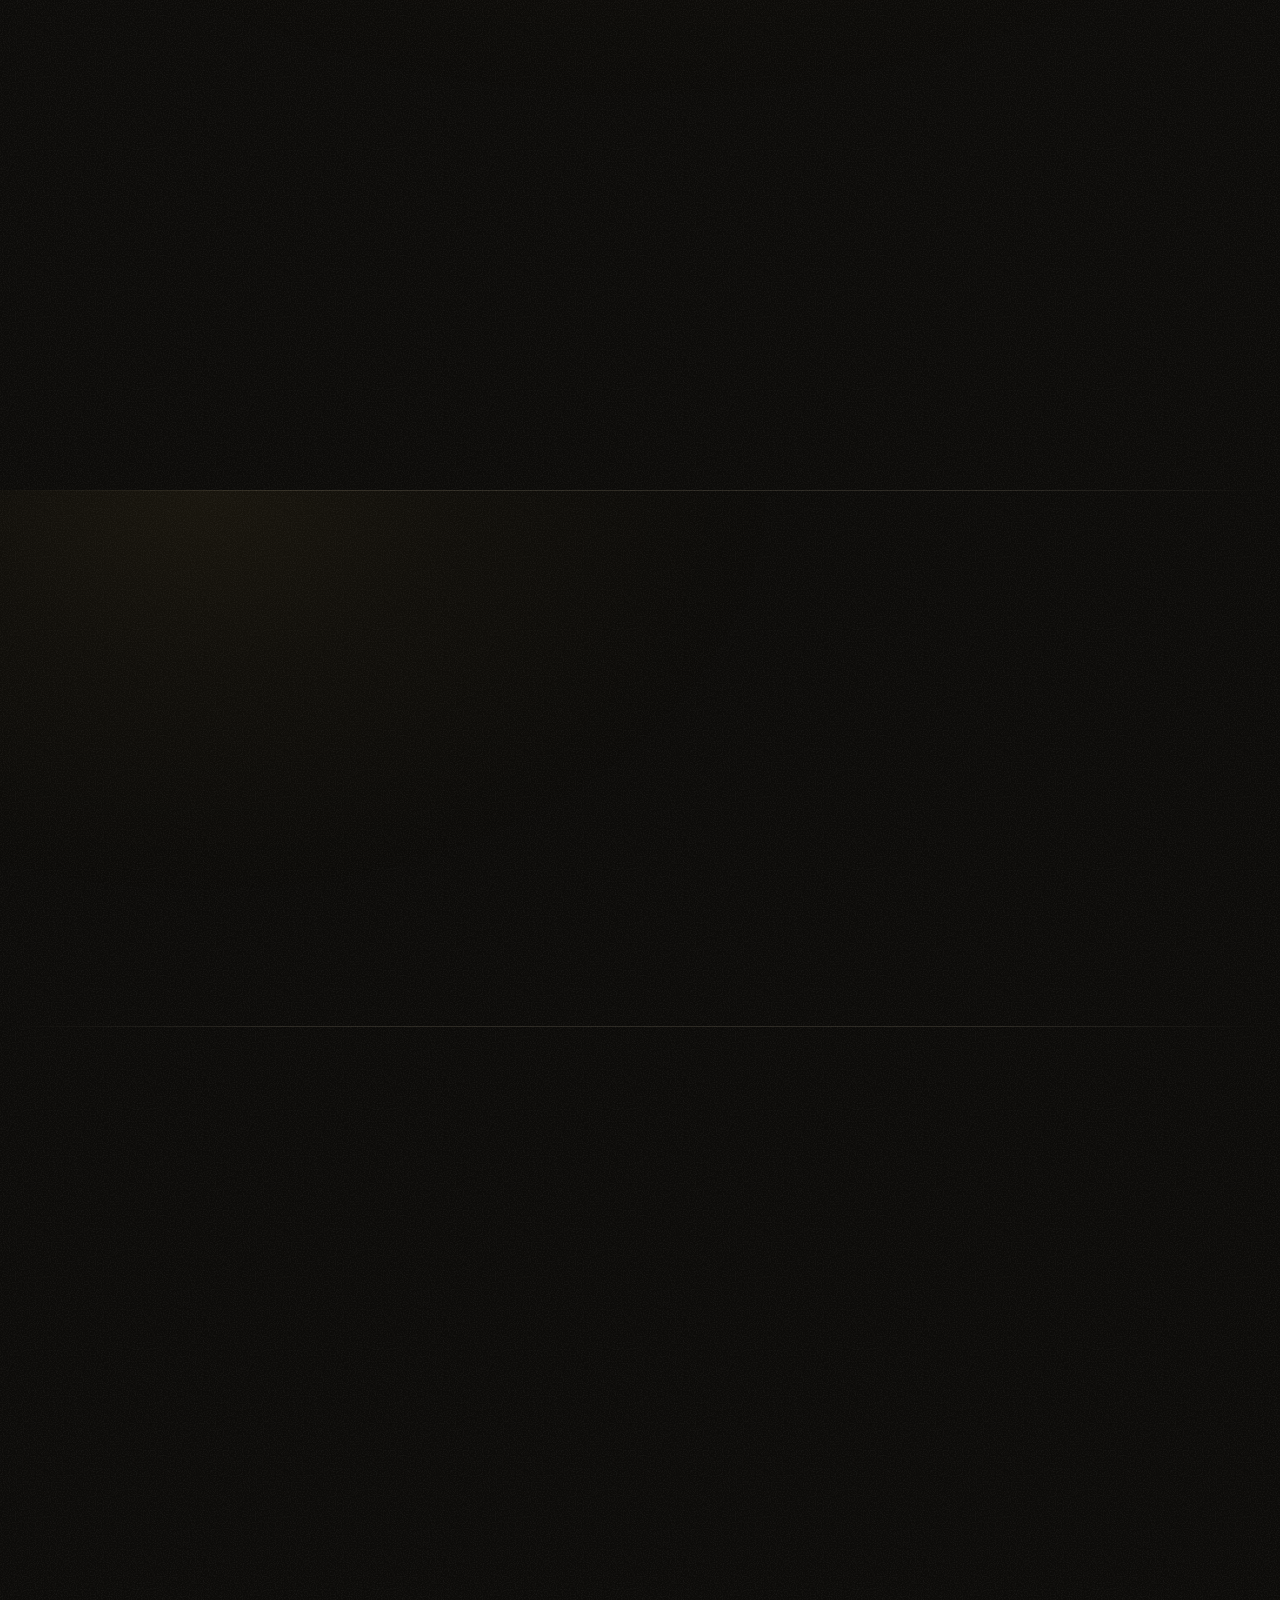
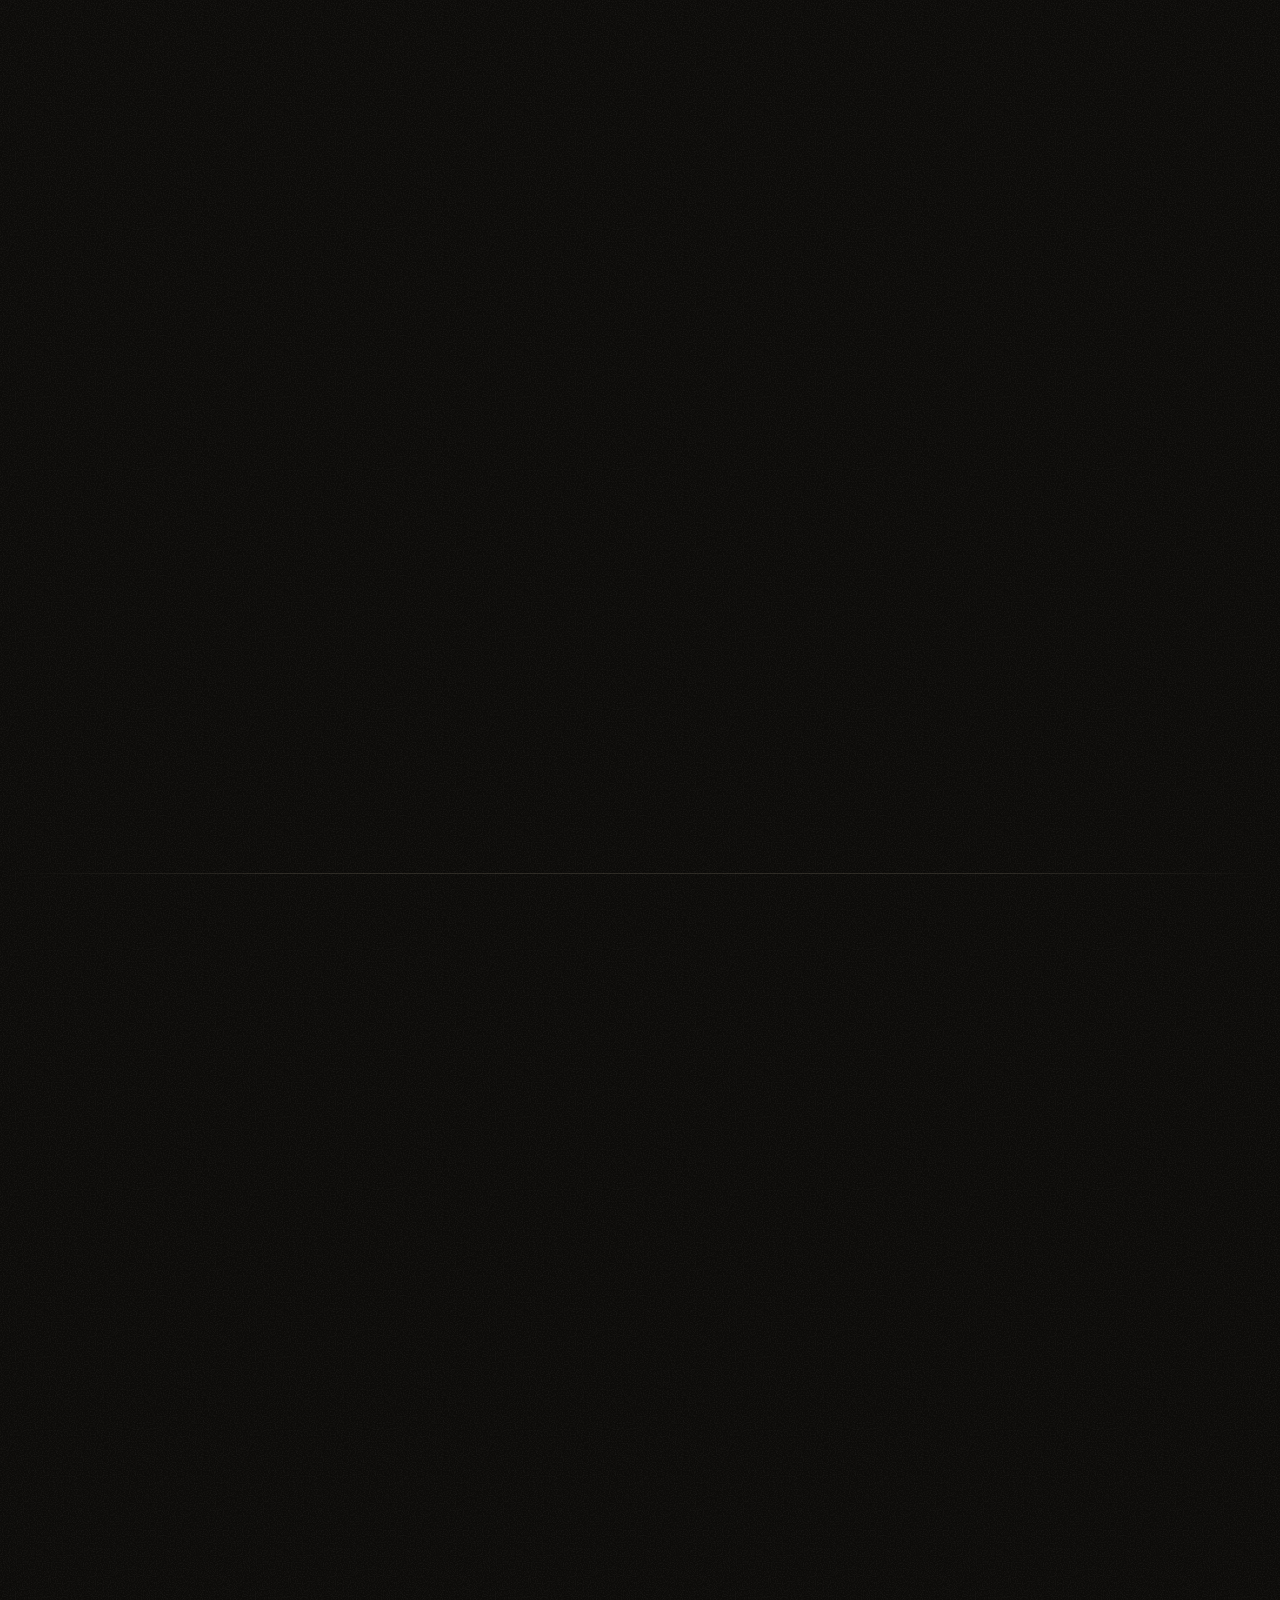
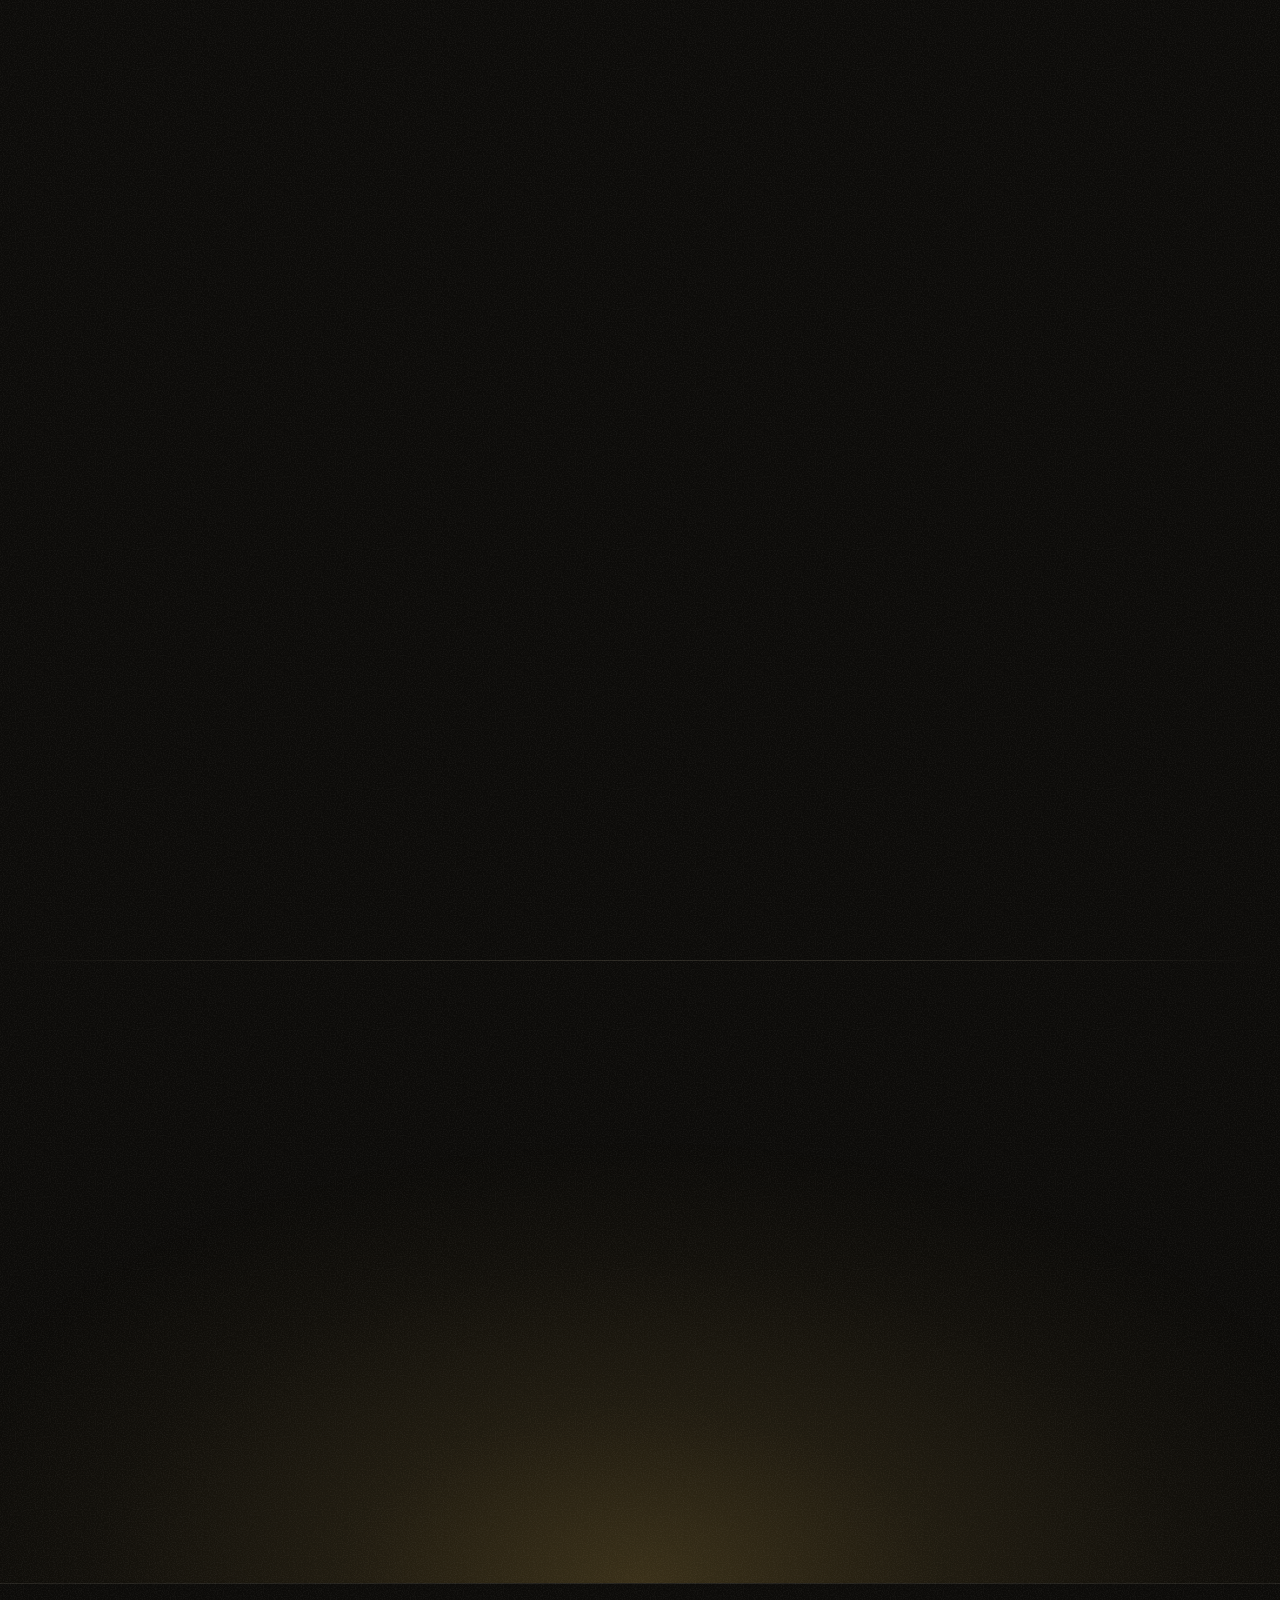
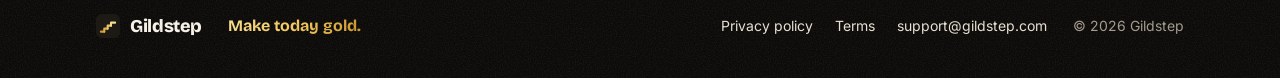
==== commit 43388133: "Compare section: features only, no price row Removes the Price row, the price notes and the footnote" ====
--- a/index.html
+++ b/index.html
@@ -416,7 +416,7 @@
      table). "Not listed" means neither mentions it. Re-check and change the
      date when you update this. On a phone the table shows Gildstep beside
      one app at a time; the four radio buttons choose which (no script).
-     Gildstep's prices are also in the pricing section below. -->
+     Features only: prices are left to the pricing section below. -->
 <section class="compare" id="compare">
 <div class="wrap" data-reveal>
 <h2>How Gildstep compares</h2>
@@ -434,20 +434,19 @@
 <tbody role="rowgroup">
 <tr role="row"><th role="rowheader" scope="row">Built around</th><td role="cell" class="c-g" data-app="Gildstep"><p class="cv">One big goal with a finish line</p></td><td role="cell" class="c-griply" data-app="Griply"><p class="cv">Goals, habits and tasks</p><p class="cn">Goals can have a target and a deadline.</p></td><td role="cell" class="c-streaks" data-app="Streaks"><p class="cv">Daily habits</p><p class="cn">Up to 24 tasks a day.</p></td><td role="cell" class="c-habitica" data-app="Habitica"><p class="cv">Habits, Dailies and To Do's</p><p class="cn">Played as a game.</p></td><td role="cell" class="c-meplus" data-app="Me+"><p class="cv">Daily routines</p><p class="cn">A routine planner and habit tracker.</p></td></tr>
 <tr role="row"><th role="rowheader" scope="row">Plans the months and weeks for you</th><td role="cell" class="c-g" data-app="Gildstep"><p class="cv y"><svg aria-hidden="true"><use href="#i-check"/></svg>Yes</p><p class="cn">AI plans each month and your first two weeks. First plan free, every goal with Premium.</p></td><td role="cell" class="c-griply" data-app="Griply"><p class="cv p"><i aria-hidden="true"></i>Partly</p><p class="cn">Templates come with a plan. Premium can connect your own AI app (beta).</p></td><td role="cell" class="c-streaks" data-app="Streaks"><p class="cv">You set the tasks</p><p class="cn">Can suggest smaller ones on Apple Intelligence devices.</p></td><td role="cell" class="c-habitica" data-app="Habitica"><p class="cv">You add the tasks</p><p class="cn">Community Challenges add ready-made lists.</p></td><td role="cell" class="c-meplus" data-app="Me+"><p class="cv p"><i aria-hidden="true"></i>Partly</p><p class="cn">Ready-made routine plans, and a test to find routines that suit you.</p></td></tr>
-<tr role="row"><th role="rowheader" scope="row">One clear thing for today</th><td role="cell" class="c-g" data-app="Gildstep"><p class="cv y"><svg aria-hidden="true"><use href="#i-check"/></svg>Yes</p><p class="cn">Today's One Thing. Free.</p></td><td role="cell" class="c-griply" data-app="Griply"><p class="cv">A Today list</p><p class="cn">Tasks and habits for the day.</p></td><td role="cell" class="c-streaks" data-app="Streaks"><p class="cv p"><i aria-hidden="true"></i>Partly</p><p class="cn">A Lock Screen widget can show your next task.</p></td><td role="cell" class="c-habitica" data-app="Habitica"><p class="cv">Three lists</p><p class="cn">Habits, Dailies and To Do's.</p></td><td role="cell" class="c-meplus" data-app="Me+"><p class="cv">A daily schedule</p><p class="cn">Your routine as a to-do list.</p></td></tr>
+<tr role="row"><th role="rowheader" scope="row">One clear thing for today</th><td role="cell" class="c-g" data-app="Gildstep"><p class="cv y"><svg aria-hidden="true"><use href="#i-check"/></svg>Yes</p><p class="cn">Today's One Thing.</p></td><td role="cell" class="c-griply" data-app="Griply"><p class="cv">A Today list</p><p class="cn">Tasks and habits for the day.</p></td><td role="cell" class="c-streaks" data-app="Streaks"><p class="cv p"><i aria-hidden="true"></i>Partly</p><p class="cn">A Lock Screen widget can show your next task.</p></td><td role="cell" class="c-habitica" data-app="Habitica"><p class="cv">Three lists</p><p class="cn">Habits, Dailies and To Do's.</p></td><td role="cell" class="c-meplus" data-app="Me+"><p class="cv">A daily schedule</p><p class="cn">Your routine as a to-do list.</p></td></tr>
 <tr role="row"><th role="rowheader" scope="row">Built-in app blocking</th><td role="cell" class="c-g" data-app="Gildstep"><p class="cv y"><svg aria-hidden="true"><use href="#i-check"/></svg>Yes</p><p class="cn">Free up to 25 minutes, any length with Premium.</p></td><td role="cell" class="c-griply" data-app="Griply"><p class="cv nl">Not listed</p><p class="cn">Focus blocks reserve time on your calendar.</p></td><td role="cell" class="c-streaks" data-app="Streaks"><p class="cv n"><i aria-hidden="true"></i>No</p><p class="cn">It tracks Screen Time and doesn't block.</p></td><td role="cell" class="c-habitica" data-app="Habitica"><p class="cv nl">Not listed</p></td><td role="cell" class="c-meplus" data-app="Me+"><p class="cv nl">Not listed</p></td></tr>
-<tr role="row"><th role="rowheader" scope="row">Friends and community</th><td role="cell" class="c-g" data-app="Gildstep"><p class="cv y"><svg aria-hidden="true"><use href="#i-check"/></svg>Yes</p><p class="cn">A Feed, friends and cheers. Free.</p></td><td role="cell" class="c-griply" data-app="Griply"><p class="cv">Outside the app</p><p class="cn">Communities on Discord and Reddit.</p></td><td role="cell" class="c-streaks" data-app="Streaks"><p class="cv p"><i aria-hidden="true"></i>Partly</p><p class="cn">Share a task with the people you invite.</p></td><td role="cell" class="c-habitica" data-app="Habitica"><p class="cv y"><svg aria-hidden="true"><use href="#i-check"/></svg>Yes</p><p class="cn">Parties, quests with friends and Challenges.</p></td><td role="cell" class="c-meplus" data-app="Me+"><p class="cv nl">Not listed</p></td></tr>
+<tr role="row"><th role="rowheader" scope="row">Friends and community</th><td role="cell" class="c-g" data-app="Gildstep"><p class="cv y"><svg aria-hidden="true"><use href="#i-check"/></svg>Yes</p><p class="cn">A Feed, friends and cheers.</p></td><td role="cell" class="c-griply" data-app="Griply"><p class="cv">Outside the app</p><p class="cn">Communities on Discord and Reddit.</p></td><td role="cell" class="c-streaks" data-app="Streaks"><p class="cv p"><i aria-hidden="true"></i>Partly</p><p class="cn">Share a task with the people you invite.</p></td><td role="cell" class="c-habitica" data-app="Habitica"><p class="cv y"><svg aria-hidden="true"><use href="#i-check"/></svg>Yes</p><p class="cn">Parties, quests with friends and Challenges.</p></td><td role="cell" class="c-meplus" data-app="Me+"><p class="cv nl">Not listed</p></td></tr>
 <tr role="row"><th role="rowheader" scope="row">Open-ended daily habits</th><td role="cell" class="c-g" data-app="Gildstep"><p class="cv n"><i aria-hidden="true"></i>No</p><p class="cn">Every goal has an end date.</p></td><td role="cell" class="c-griply" data-app="Griply"><p class="cv y"><svg aria-hidden="true"><use href="#i-check"/></svg>Yes</p><p class="cn">Alongside your goals.</p></td><td role="cell" class="c-streaks" data-app="Streaks"><p class="cv y"><svg aria-hidden="true"><use href="#i-check"/></svg>Yes</p><p class="cn">It's what it's built for.</p></td><td role="cell" class="c-habitica" data-app="Habitica"><p class="cv y"><svg aria-hidden="true"><use href="#i-check"/></svg>Yes</p><p class="cn">Habits and Dailies.</p></td><td role="cell" class="c-meplus" data-app="Me+"><p class="cv y"><svg aria-hidden="true"><use href="#i-check"/></svg>Yes</p><p class="cn">Daily routines and habits.</p></td></tr>
 <tr role="row"><th role="rowheader" scope="row">Runs on</th><td role="cell" class="c-g" data-app="Gildstep"><p class="cv">iPhone only</p><p class="cn"><span data-mode="waitlist">Coming soon.</span><span data-mode="beta">In beta.</span></p></td><td role="cell" class="c-griply" data-app="Griply"><p class="cv">iPhone, Android, Mac, Windows, web</p></td><td role="cell" class="c-streaks" data-app="Streaks"><p class="cv">iPhone, iPad, Apple Watch, Mac, Vision Pro</p></td><td role="cell" class="c-habitica" data-app="Habitica"><p class="cv">iPhone, iPad, Android, web</p></td><td role="cell" class="c-meplus" data-app="Me+"><p class="cv">iPhone, Android</p></td></tr>
-<tr role="row"><th role="rowheader" scope="row">Price</th><td role="cell" class="c-g" data-app="Gildstep"><p class="cv">Free</p><p class="cn"><span class="deal-on">Premium $7.99 a month or $44.99 a year until January 31, then $11.99 or $69.99.</span><span class="deal-off">Premium $11.99 a month or $69.99 a year.</span></p></td><td role="cell" class="c-griply" data-app="Griply"><p class="cv">Free</p><p class="cn">2 goals, 2 habits. Premium $5.99 a month, $49.99 a year or $149.99 once.</p></td><td role="cell" class="c-streaks" data-app="Streaks"><p class="cv">$5.99 once</p><p class="cn">No subscription.</p></td><td role="cell" class="c-habitica" data-app="Habitica"><p class="cv">Free</p><p class="cn">Optional subscription from $4.99 a month.</p></td><td role="cell" class="c-meplus" data-app="Me+"><p class="cv">Free to download</p><p class="cn">Subscription listed at $9.99 a month or $39.99 a year.</p></td></tr>
 </tbody>
 </table>
 </div>
 </div>
 <div class="cmp-foot">
-<p class="fine"><b>Compared November 2026.</b> Everything about the other apps comes from their own App Store listings and websites. "Not listed" means neither mentions it. Prices are US prices. Gildstep isn't affiliated with these apps, and their names belong to their makers. Spot something out of date? <a href="mailto:support@gildstep.com">Tell us</a>.</p>
+<p class="fine"><b>Compared November 2026.</b> Everything about the other apps comes from their own App Store listings and websites. "Not listed" means neither mentions it. Gildstep isn't affiliated with these apps, and their names belong to their makers. Spot something out of date? <a href="mailto:support@gildstep.com">Tell us</a>.</p>
 <ul class="cmp-src fine">
-<li><b>Griply</b> <a href="https://apps.apple.com/us/app/daily-planner-goals-griply/id1556692747" rel="noopener nofollow">App Store</a> <a href="https://griply.app/" rel="noopener nofollow">griply.app</a> <a href="https://griply.app/pricing" rel="noopener nofollow">pricing</a> <a href="https://griply.app/help/features/goals" rel="noopener nofollow">goals</a> <a href="https://griply.app/changelog/goal-templates-icons-habit-grouping-color-coding" rel="noopener nofollow">templates</a> <a href="https://griply.app/help/integrations/ai-integrations" rel="noopener nofollow">AI integrations</a> <a href="https://griply.app/help/features/focus-blocks" rel="noopener nofollow">focus blocks</a> <a href="https://griply.app/download" rel="noopener nofollow">downloads</a> <a href="https://play.google.com/store/apps/details?id=app.griply" rel="noopener nofollow">Google Play</a></li>
+<li><b>Griply</b> <a href="https://apps.apple.com/us/app/daily-planner-goals-griply/id1556692747" rel="noopener nofollow">App Store</a> <a href="https://griply.app/" rel="noopener nofollow">griply.app</a> <a href="https://griply.app/help/features/goals" rel="noopener nofollow">goals</a> <a href="https://griply.app/changelog/goal-templates-icons-habit-grouping-color-coding" rel="noopener nofollow">templates</a> <a href="https://griply.app/help/integrations/ai-integrations" rel="noopener nofollow">AI integrations</a> <a href="https://griply.app/help/features/focus-blocks" rel="noopener nofollow">focus blocks</a> <a href="https://griply.app/download" rel="noopener nofollow">downloads</a> <a href="https://play.google.com/store/apps/details?id=app.griply" rel="noopener nofollow">Google Play</a></li>
 <li><b>Streaks</b> <a href="https://apps.apple.com/us/app/streaks/id963034692" rel="noopener nofollow">App Store</a> <a href="https://streaks.app/" rel="noopener nofollow">streaks.app</a> <a href="https://streaks.app/help/break-it-down/" rel="noopener nofollow">Break It Down</a> <a href="https://streaks.app/help/widgets-overview/" rel="noopener nofollow">widgets</a> <a href="https://streaks.app/guides/screen-time-build-or-break-a-habit/" rel="noopener nofollow">Screen Time</a> <a href="https://streaks.app/help/how-to-share/" rel="noopener nofollow">sharing</a></li>
 <li><b>Habitica</b> <a href="https://apps.apple.com/us/app/habitica-gamified-taskmanager/id994882113" rel="noopener nofollow">App Store</a> <a href="https://play.google.com/store/apps/details?id=com.habitrpg.android.habitica" rel="noopener nofollow">Google Play</a> <a href="https://habitica.com/static/features" rel="noopener nofollow">features</a> <a href="https://habitica.com/static/faq" rel="noopener nofollow">FAQ</a></li>
 <li><b>Me+</b> <a href="https://apps.apple.com/us/app/me-lifestyle-routine/id1596403446" rel="noopener nofollow">App Store</a> <a href="https://play.google.com/store/apps/details?id=daily.planner.routine.habits" rel="noopener nofollow">Google Play</a> <a href="https://enerjoy.life/me-plus/" rel="noopener nofollow">enerjoy.life</a></li>
--- a/styles.css
+++ b/styles.css
@@ -1001,7 +1001,6 @@
 .pricing .fine { margin-top: 10px; }
 .deal-off, .deal-over .deal-on { display: none; }
 .deal-over div.deal-off { display: grid; }
-.deal-over span.deal-off { display: inline; }
 
 /* questions: rows of the same height that open in place (native
    <details>, so they work from the keyboard and with a screen reader, and
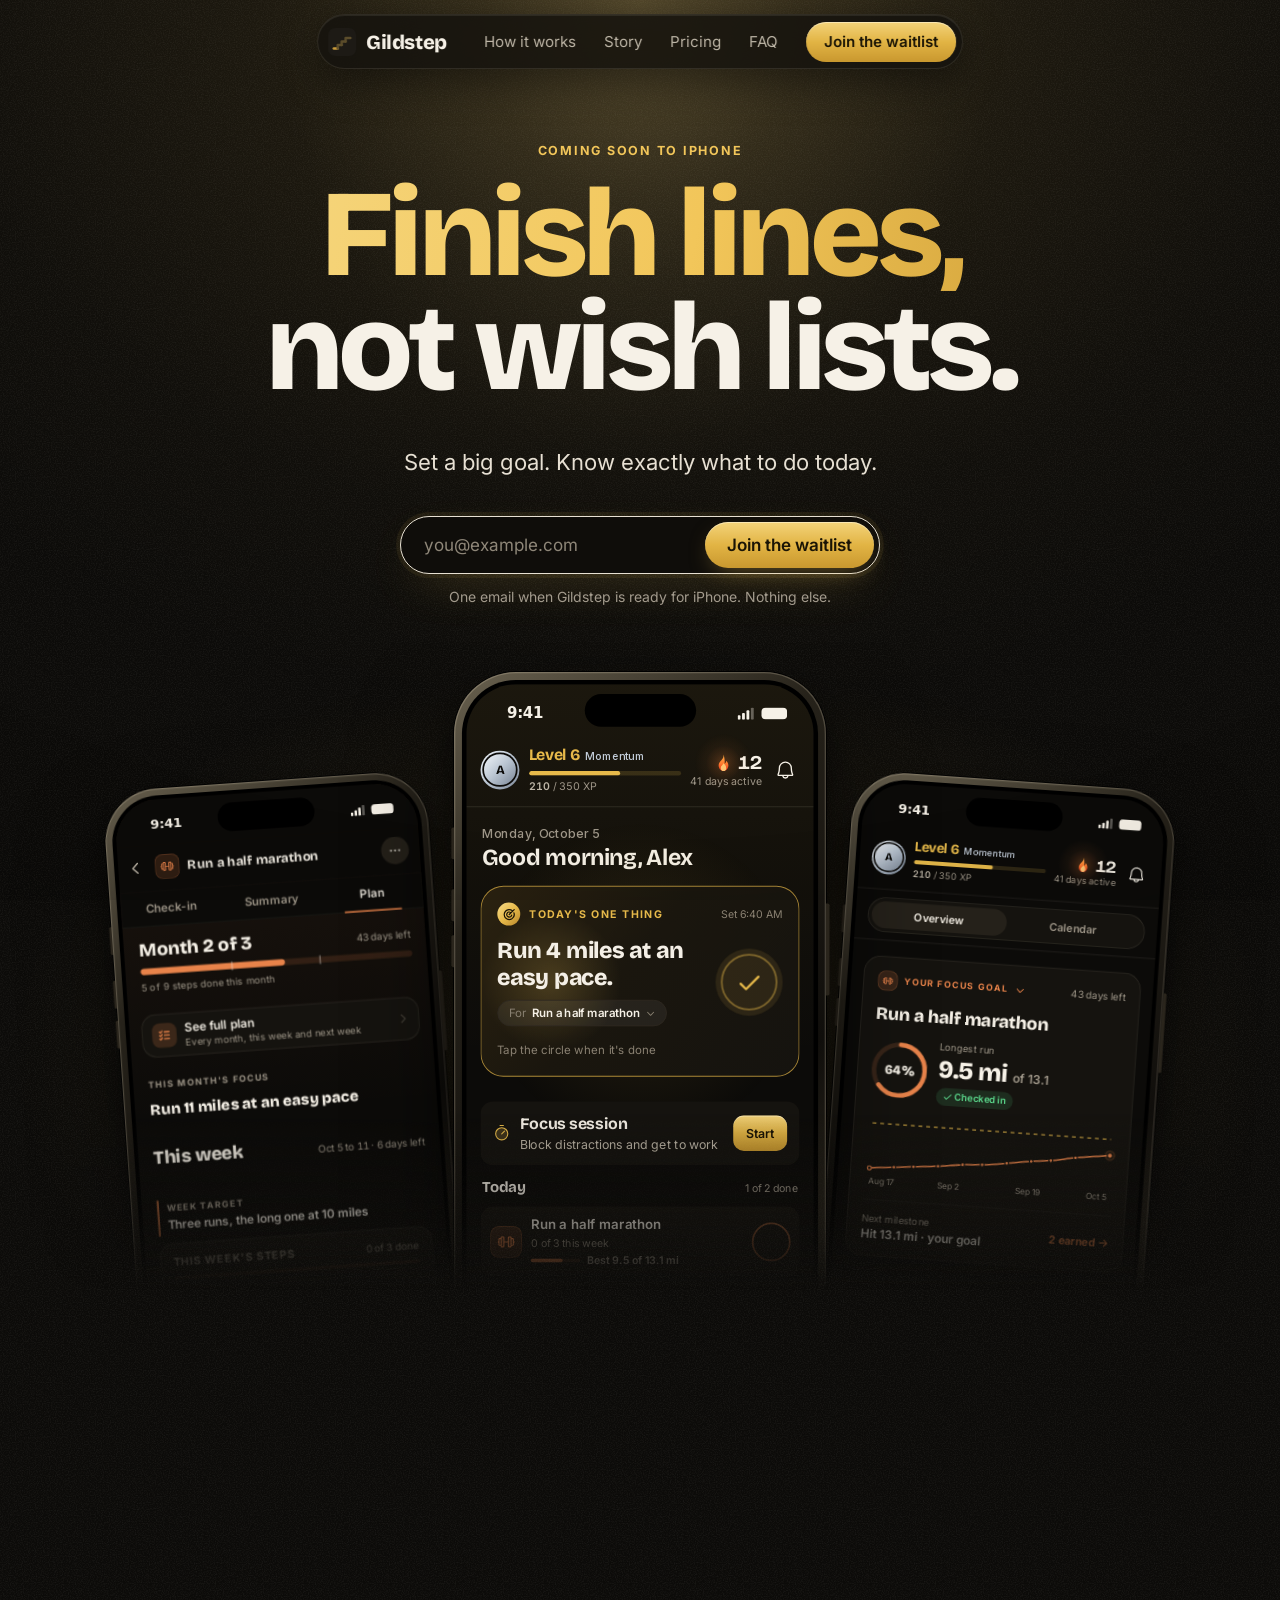
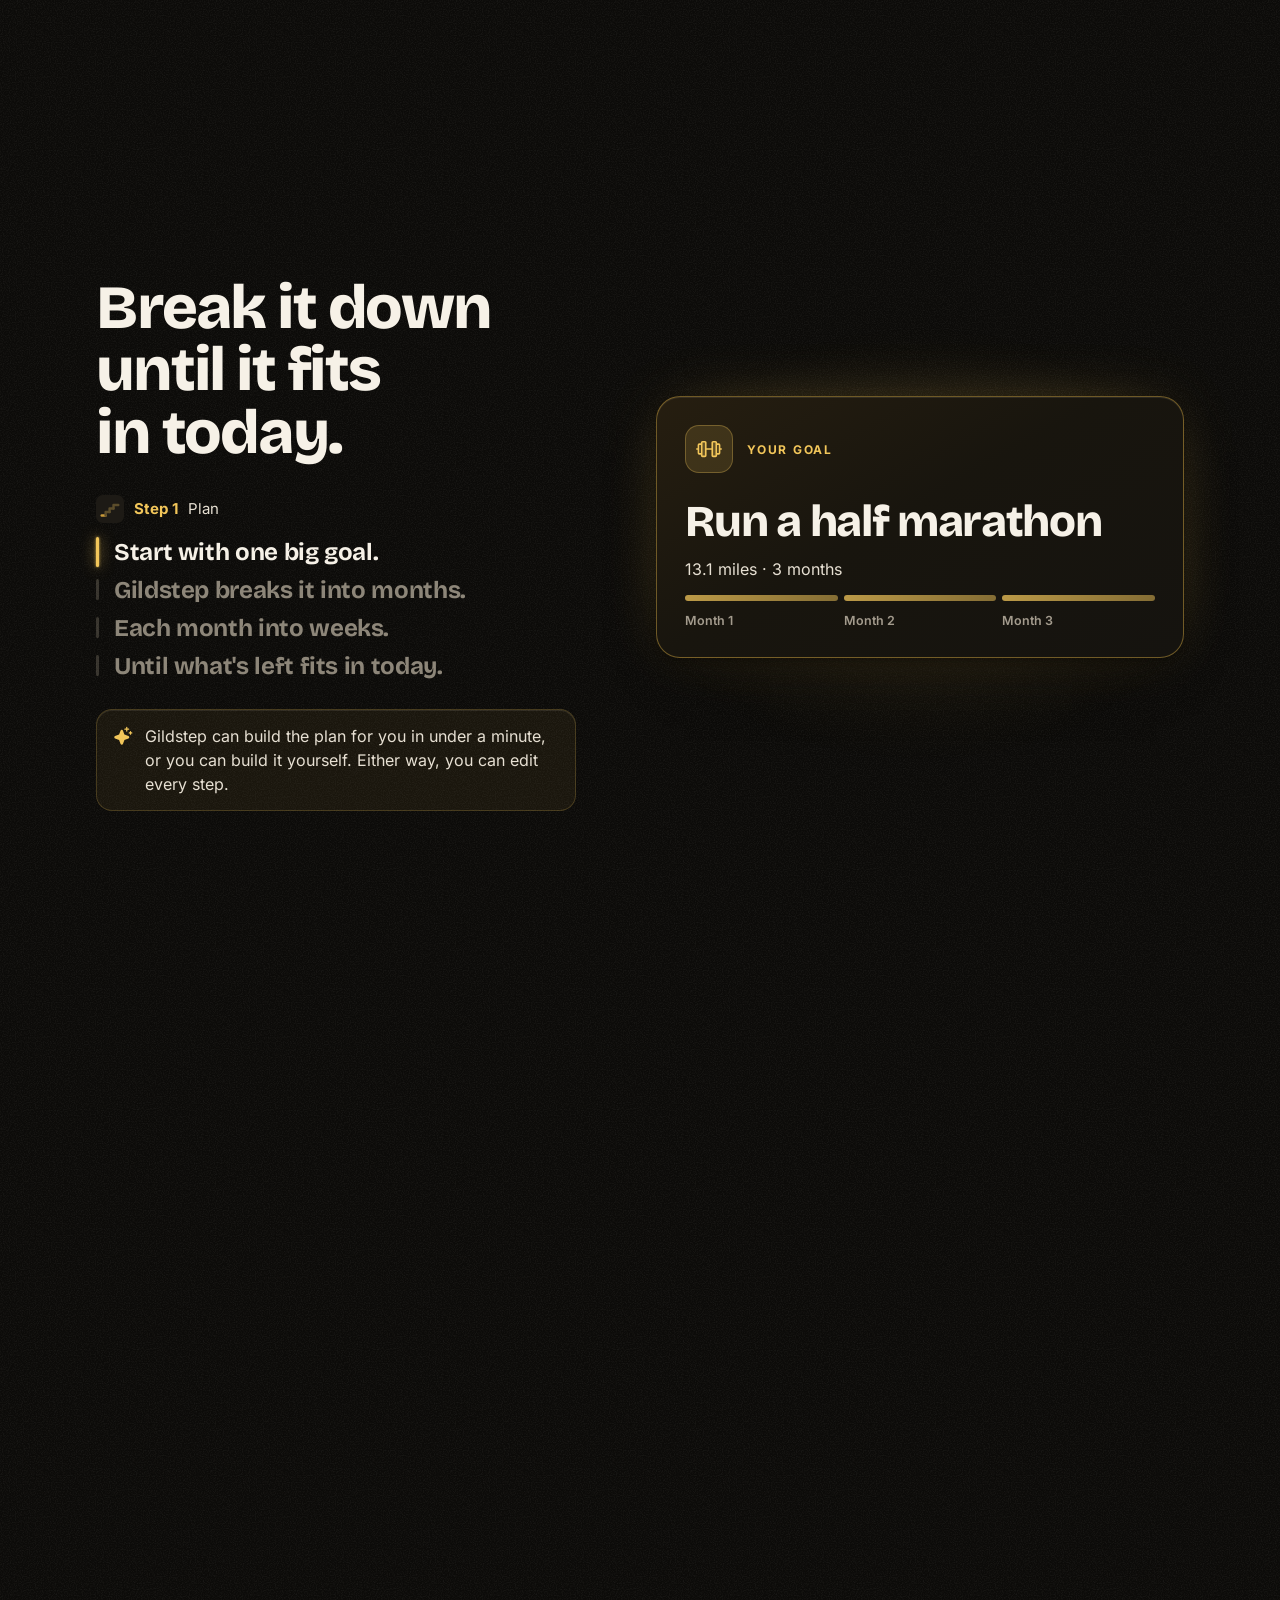
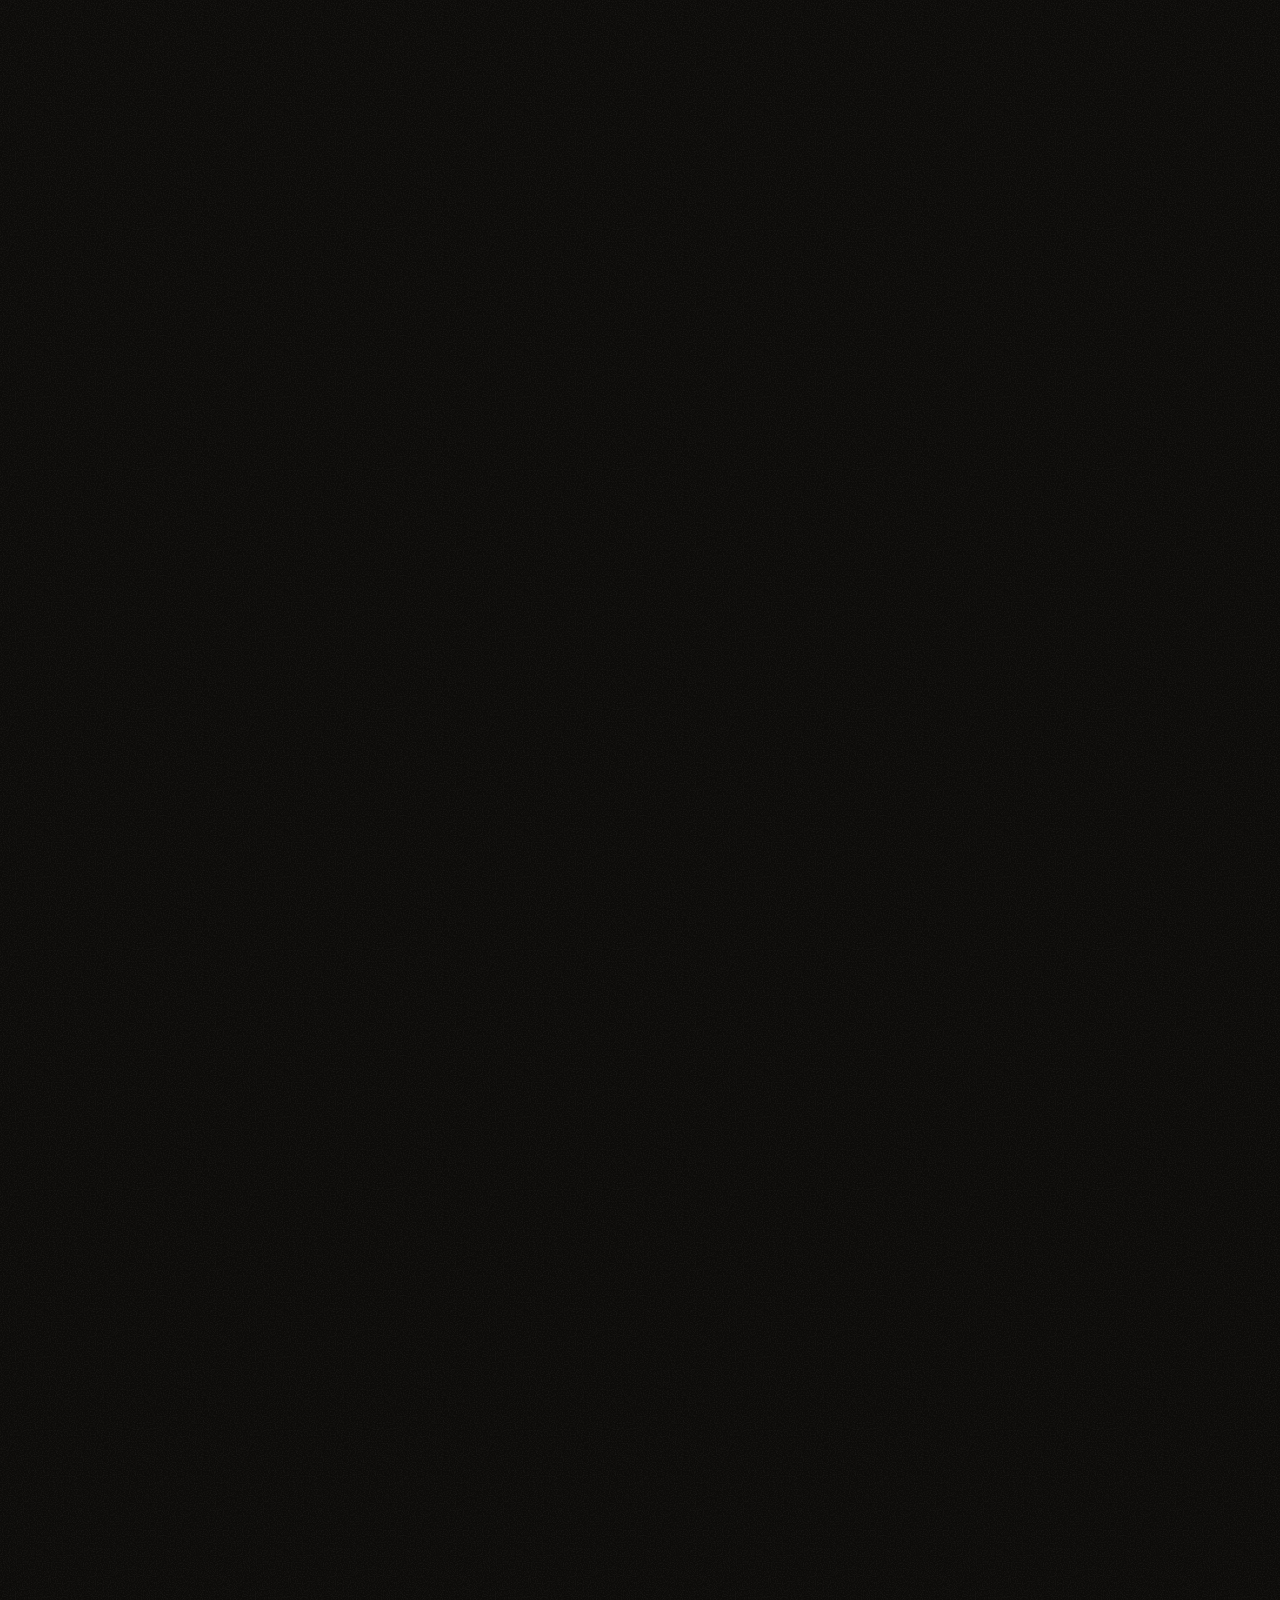
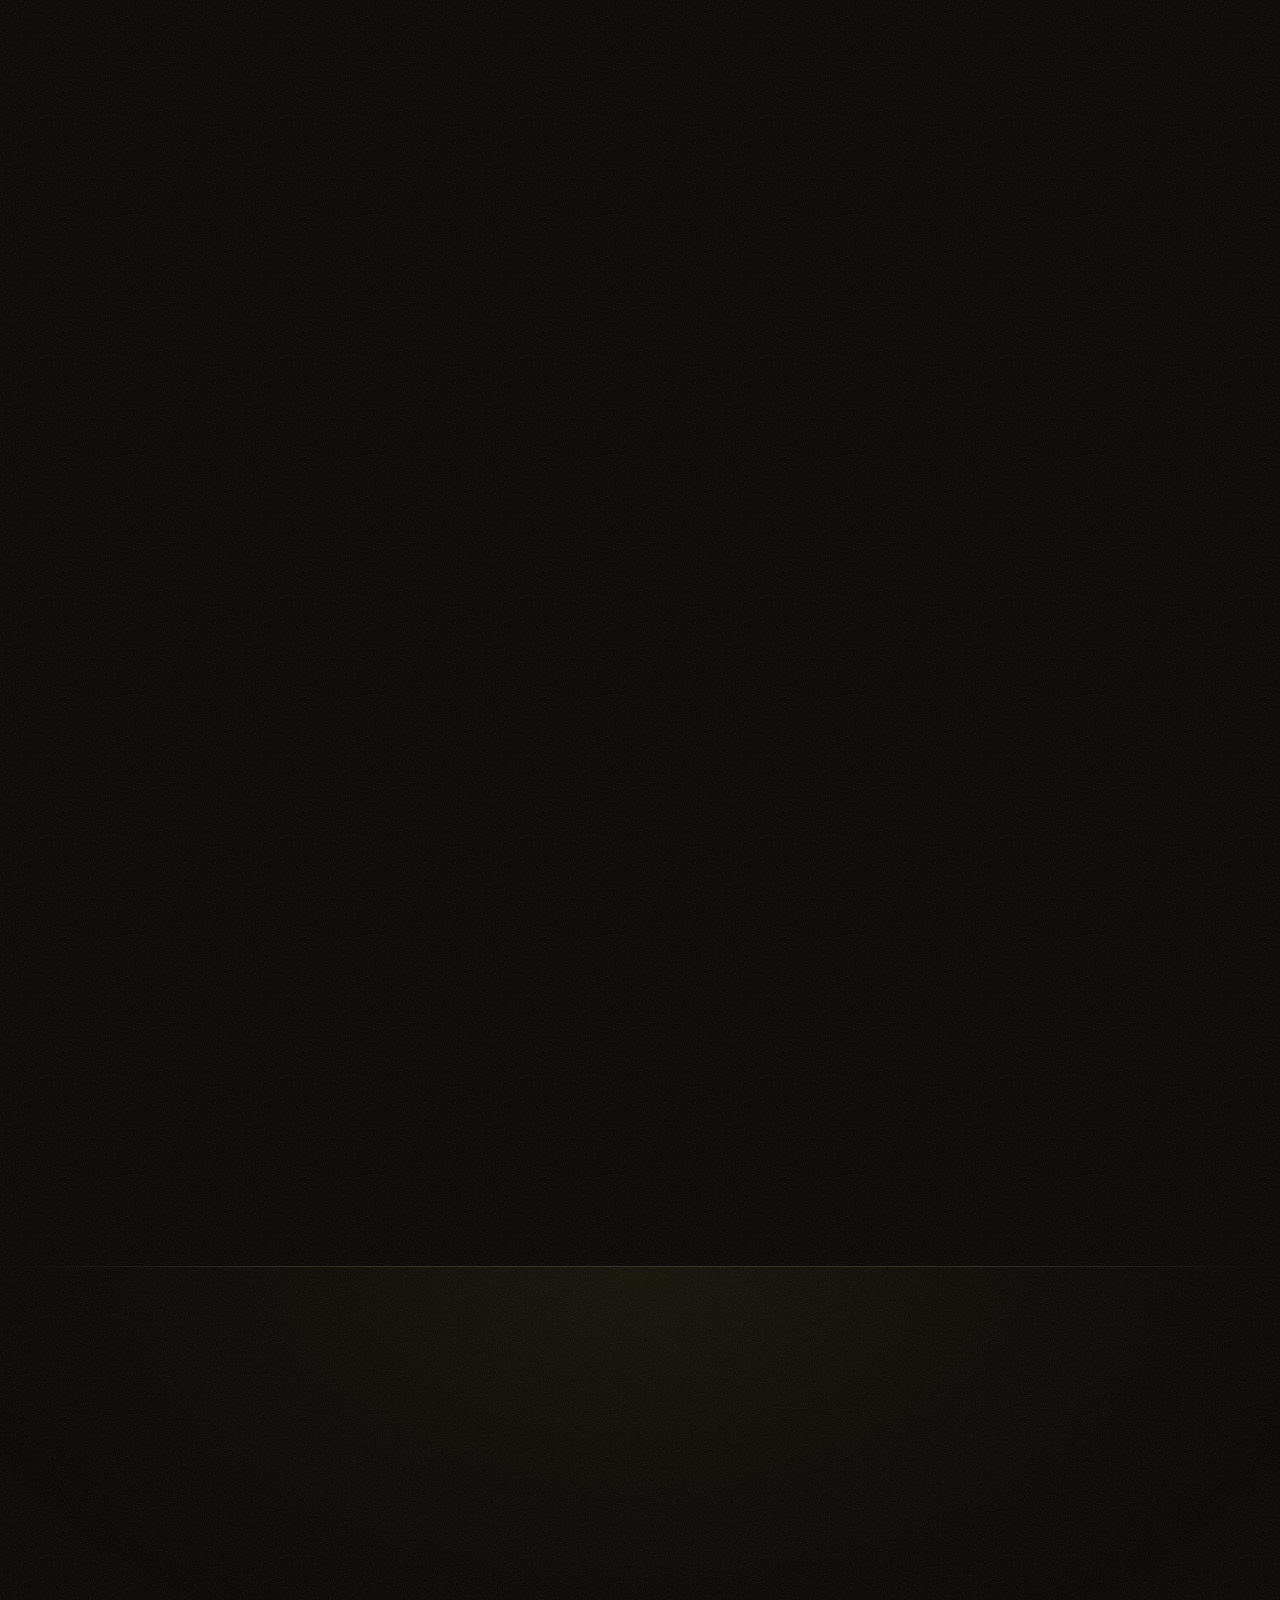
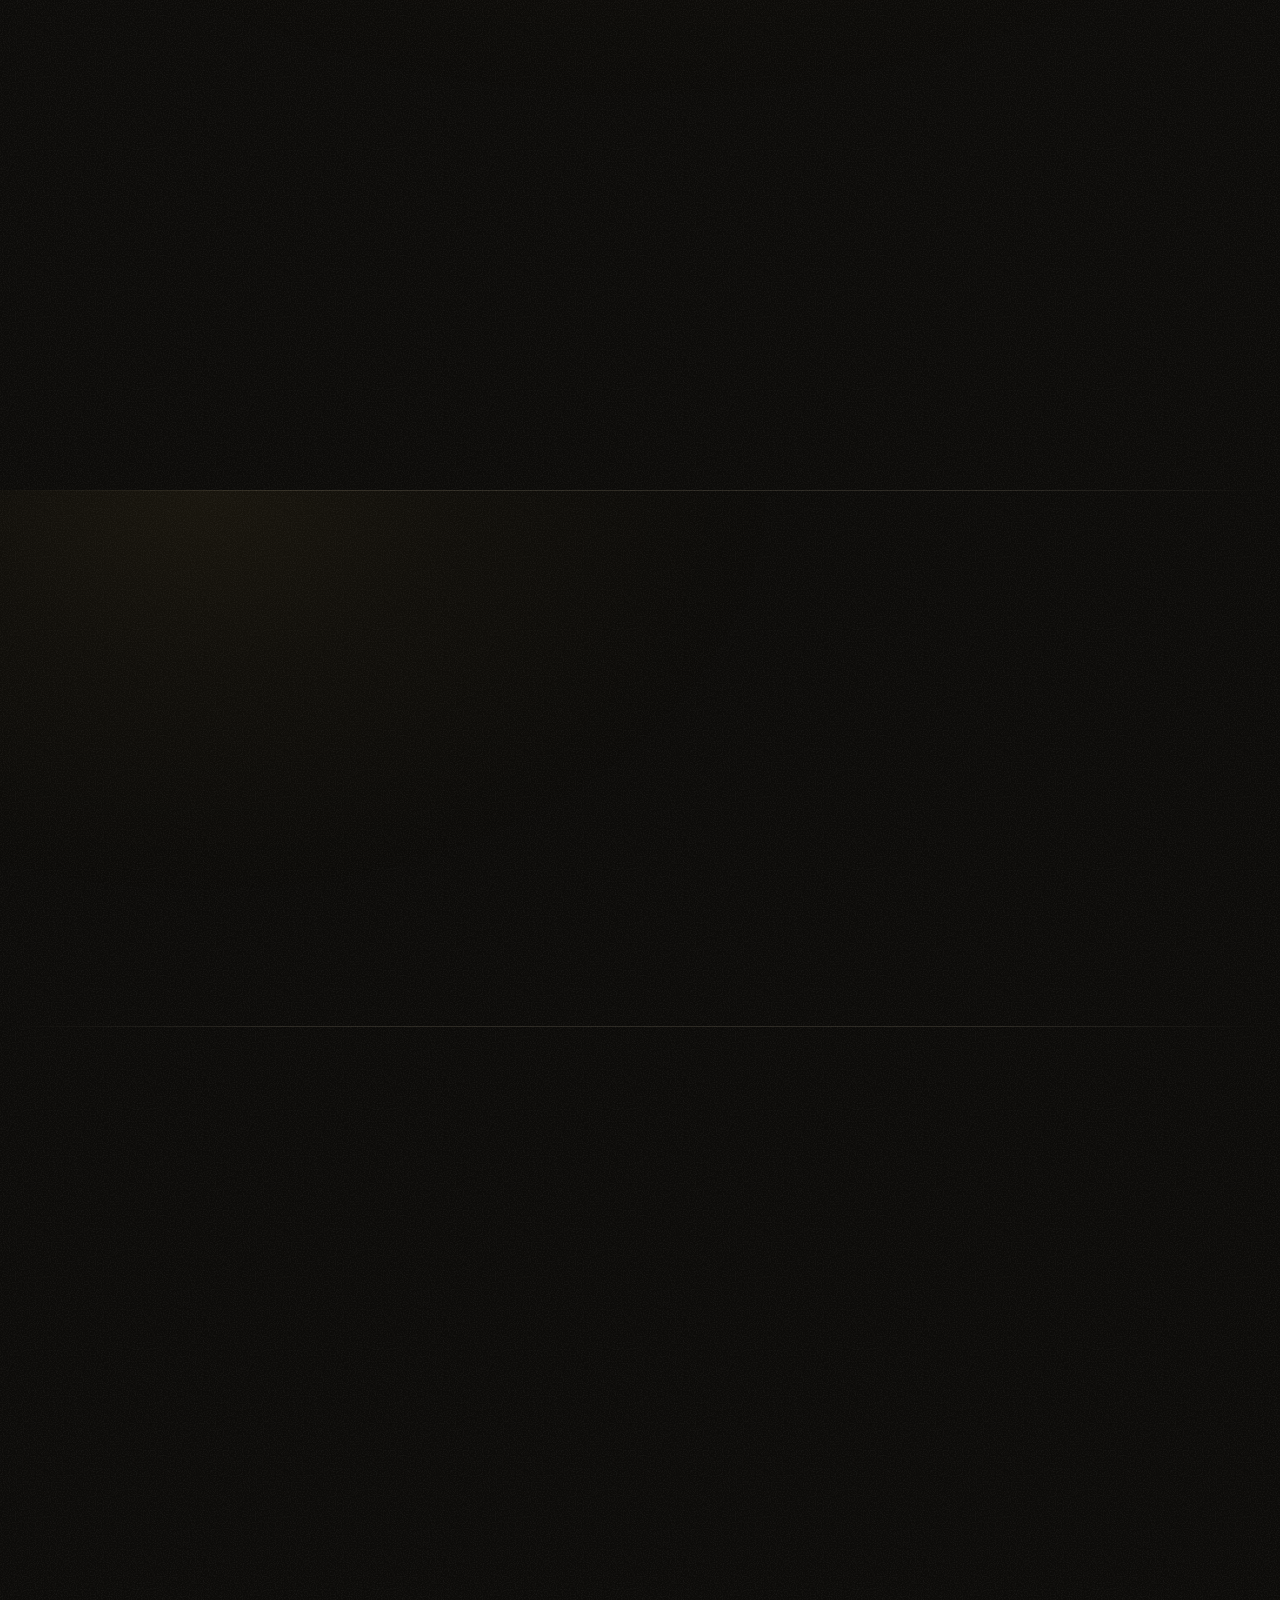
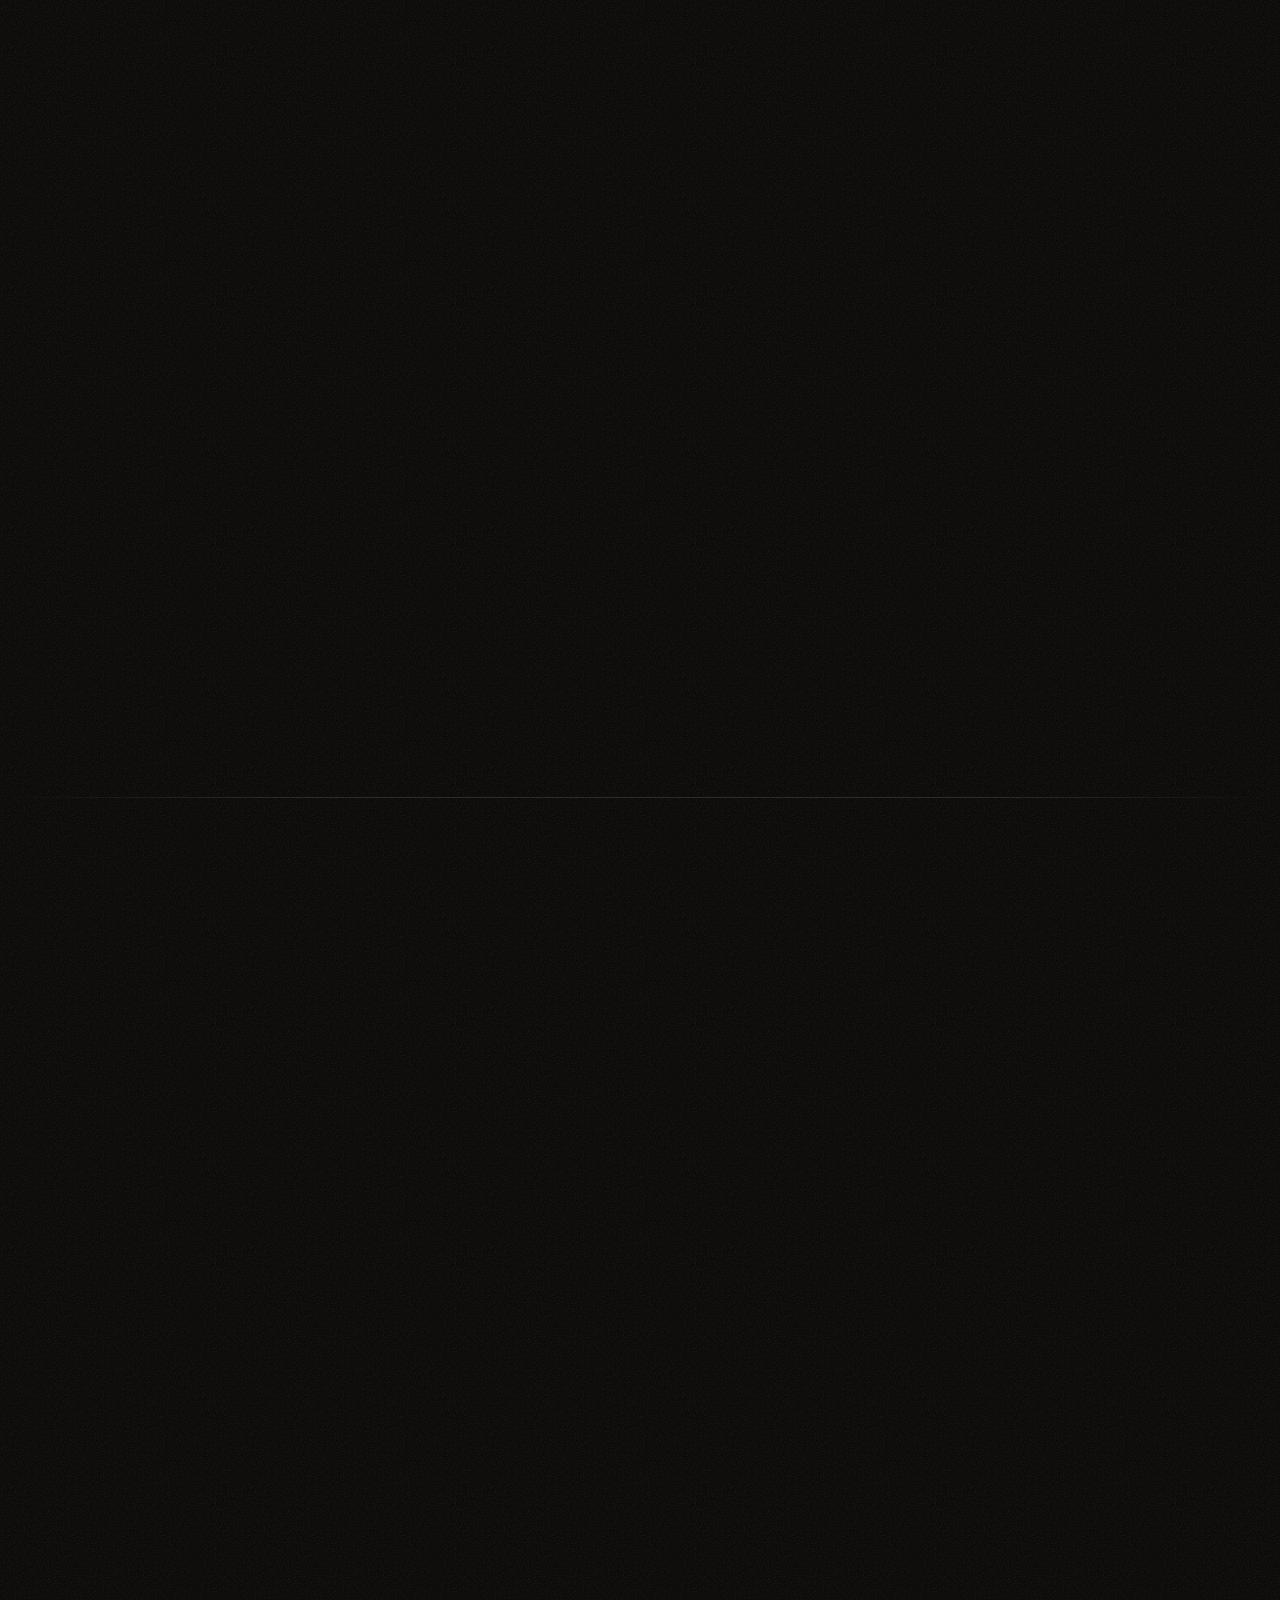
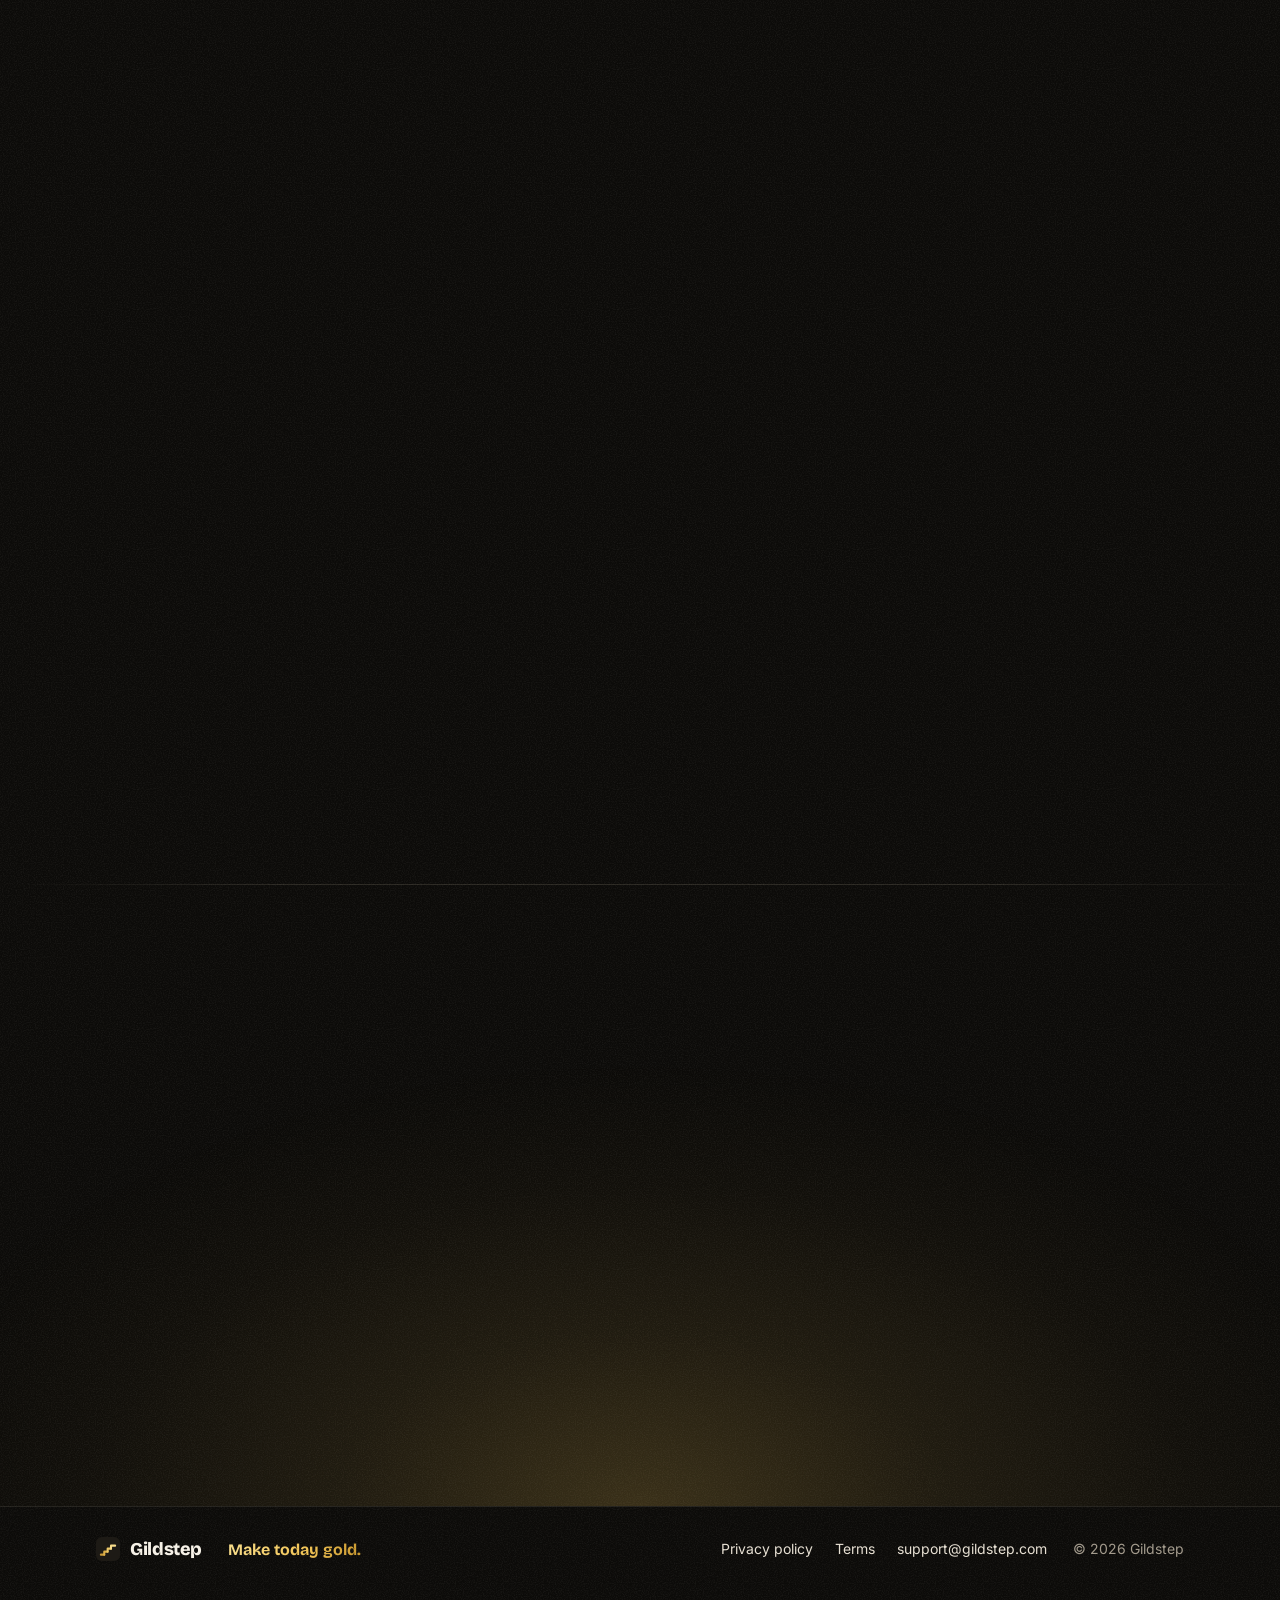
==== commit 238b8db0: "AI plan wording: built in under a minute, free for your first goal The compare table's Gildstep line" ====
--- a/index.html
+++ b/index.html
@@ -412,10 +412,11 @@
 <!-- compare:start -->
 <!-- ───────────── How Gildstep compares ─────────────
      EDIT: every cell about another app comes from that app's own App Store
-     listing or website, read in November 2026 (the links are under the
-     table). "Not listed" means neither mentions it. Re-check and change the
-     date when you update this. On a phone the table shows Gildstep beside
-     one app at a time; the four radio buttons choose which (no script).
+     listing or website, read in November 2026 (the links are in the "See
+     sources" dropdown under the table). "Not listed" means neither mentions
+     it. Re-check and change the date when you update this. On a phone the
+     table shows Gildstep beside one app at a time; the four radio buttons
+     choose which (no script).
      Features only: prices are left to the pricing section below. -->
 <section class="compare" id="compare">
 <div class="wrap" data-reveal>
@@ -433,7 +434,7 @@
 <thead role="rowgroup"><tr role="row"><th role="columnheader" scope="col"><span class="sr">What matters</span></th><th role="columnheader" scope="col" class="c-g">Gildstep</th><th role="columnheader" scope="col" class="c-griply">Griply</th><th role="columnheader" scope="col" class="c-streaks">Streaks</th><th role="columnheader" scope="col" class="c-habitica">Habitica</th><th role="columnheader" scope="col" class="c-meplus">Me+</th></tr></thead>
 <tbody role="rowgroup">
 <tr role="row"><th role="rowheader" scope="row">Built around</th><td role="cell" class="c-g" data-app="Gildstep"><p class="cv">One big goal with a finish line</p></td><td role="cell" class="c-griply" data-app="Griply"><p class="cv">Goals, habits and tasks</p><p class="cn">Goals can have a target and a deadline.</p></td><td role="cell" class="c-streaks" data-app="Streaks"><p class="cv">Daily habits</p><p class="cn">Up to 24 tasks a day.</p></td><td role="cell" class="c-habitica" data-app="Habitica"><p class="cv">Habits, Dailies and To Do's</p><p class="cn">Played as a game.</p></td><td role="cell" class="c-meplus" data-app="Me+"><p class="cv">Daily routines</p><p class="cn">A routine planner and habit tracker.</p></td></tr>
-<tr role="row"><th role="rowheader" scope="row">Plans the months and weeks for you</th><td role="cell" class="c-g" data-app="Gildstep"><p class="cv y"><svg aria-hidden="true"><use href="#i-check"/></svg>Yes</p><p class="cn">AI plans each month and your first two weeks. First plan free, every goal with Premium.</p></td><td role="cell" class="c-griply" data-app="Griply"><p class="cv p"><i aria-hidden="true"></i>Partly</p><p class="cn">Templates come with a plan. Premium can connect your own AI app (beta).</p></td><td role="cell" class="c-streaks" data-app="Streaks"><p class="cv">You set the tasks</p><p class="cn">Can suggest smaller ones on Apple Intelligence devices.</p></td><td role="cell" class="c-habitica" data-app="Habitica"><p class="cv">You add the tasks</p><p class="cn">Community Challenges add ready-made lists.</p></td><td role="cell" class="c-meplus" data-app="Me+"><p class="cv p"><i aria-hidden="true"></i>Partly</p><p class="cn">Ready-made routine plans, and a test to find routines that suit you.</p></td></tr>
+<tr role="row"><th role="rowheader" scope="row">Plans the months and weeks for you</th><td role="cell" class="c-g" data-app="Gildstep"><p class="cv y"><svg aria-hidden="true"><use href="#i-check"/></svg>Yes</p><p class="cn">AI builds your plan in under a minute. Free for your first goal, Premium for every goal after.</p></td><td role="cell" class="c-griply" data-app="Griply"><p class="cv p"><i aria-hidden="true"></i>Partly</p><p class="cn">Templates come with a plan. Premium can connect your own AI app (beta).</p></td><td role="cell" class="c-streaks" data-app="Streaks"><p class="cv">You set the tasks</p><p class="cn">Can suggest smaller ones on Apple Intelligence devices.</p></td><td role="cell" class="c-habitica" data-app="Habitica"><p class="cv">You add the tasks</p><p class="cn">Community Challenges add ready-made lists.</p></td><td role="cell" class="c-meplus" data-app="Me+"><p class="cv p"><i aria-hidden="true"></i>Partly</p><p class="cn">Ready-made routine plans, and a test to find routines that suit you.</p></td></tr>
 <tr role="row"><th role="rowheader" scope="row">One clear thing for today</th><td role="cell" class="c-g" data-app="Gildstep"><p class="cv y"><svg aria-hidden="true"><use href="#i-check"/></svg>Yes</p><p class="cn">Today's One Thing.</p></td><td role="cell" class="c-griply" data-app="Griply"><p class="cv">A Today list</p><p class="cn">Tasks and habits for the day.</p></td><td role="cell" class="c-streaks" data-app="Streaks"><p class="cv p"><i aria-hidden="true"></i>Partly</p><p class="cn">A Lock Screen widget can show your next task.</p></td><td role="cell" class="c-habitica" data-app="Habitica"><p class="cv">Three lists</p><p class="cn">Habits, Dailies and To Do's.</p></td><td role="cell" class="c-meplus" data-app="Me+"><p class="cv">A daily schedule</p><p class="cn">Your routine as a to-do list.</p></td></tr>
 <tr role="row"><th role="rowheader" scope="row">Built-in app blocking</th><td role="cell" class="c-g" data-app="Gildstep"><p class="cv y"><svg aria-hidden="true"><use href="#i-check"/></svg>Yes</p><p class="cn">Free up to 25 minutes, any length with Premium.</p></td><td role="cell" class="c-griply" data-app="Griply"><p class="cv nl">Not listed</p><p class="cn">Focus blocks reserve time on your calendar.</p></td><td role="cell" class="c-streaks" data-app="Streaks"><p class="cv n"><i aria-hidden="true"></i>No</p><p class="cn">It tracks Screen Time and doesn't block.</p></td><td role="cell" class="c-habitica" data-app="Habitica"><p class="cv nl">Not listed</p></td><td role="cell" class="c-meplus" data-app="Me+"><p class="cv nl">Not listed</p></td></tr>
 <tr role="row"><th role="rowheader" scope="row">Friends and community</th><td role="cell" class="c-g" data-app="Gildstep"><p class="cv y"><svg aria-hidden="true"><use href="#i-check"/></svg>Yes</p><p class="cn">A Feed, friends and cheers.</p></td><td role="cell" class="c-griply" data-app="Griply"><p class="cv">Outside the app</p><p class="cn">Communities on Discord and Reddit.</p></td><td role="cell" class="c-streaks" data-app="Streaks"><p class="cv p"><i aria-hidden="true"></i>Partly</p><p class="cn">Share a task with the people you invite.</p></td><td role="cell" class="c-habitica" data-app="Habitica"><p class="cv y"><svg aria-hidden="true"><use href="#i-check"/></svg>Yes</p><p class="cn">Parties, quests with friends and Challenges.</p></td><td role="cell" class="c-meplus" data-app="Me+"><p class="cv nl">Not listed</p></td></tr>
@@ -444,13 +445,20 @@
 </div>
 </div>
 <div class="cmp-foot">
-<p class="fine"><b>Compared November 2026.</b> Everything about the other apps comes from their own App Store listings and websites. "Not listed" means neither mentions it. Gildstep isn't affiliated with these apps, and their names belong to their makers. Spot something out of date? <a href="mailto:support@gildstep.com">Tell us</a>.</p>
-<ul class="cmp-src fine">
-<li><b>Griply</b> <a href="https://apps.apple.com/us/app/daily-planner-goals-griply/id1556692747" rel="noopener nofollow">App Store</a> <a href="https://griply.app/" rel="noopener nofollow">griply.app</a> <a href="https://griply.app/help/features/goals" rel="noopener nofollow">goals</a> <a href="https://griply.app/changelog/goal-templates-icons-habit-grouping-color-coding" rel="noopener nofollow">templates</a> <a href="https://griply.app/help/integrations/ai-integrations" rel="noopener nofollow">AI integrations</a> <a href="https://griply.app/help/features/focus-blocks" rel="noopener nofollow">focus blocks</a> <a href="https://griply.app/download" rel="noopener nofollow">downloads</a> <a href="https://play.google.com/store/apps/details?id=app.griply" rel="noopener nofollow">Google Play</a></li>
-<li><b>Streaks</b> <a href="https://apps.apple.com/us/app/streaks/id963034692" rel="noopener nofollow">App Store</a> <a href="https://streaks.app/" rel="noopener nofollow">streaks.app</a> <a href="https://streaks.app/help/break-it-down/" rel="noopener nofollow">Break It Down</a> <a href="https://streaks.app/help/widgets-overview/" rel="noopener nofollow">widgets</a> <a href="https://streaks.app/guides/screen-time-build-or-break-a-habit/" rel="noopener nofollow">Screen Time</a> <a href="https://streaks.app/help/how-to-share/" rel="noopener nofollow">sharing</a></li>
-<li><b>Habitica</b> <a href="https://apps.apple.com/us/app/habitica-gamified-taskmanager/id994882113" rel="noopener nofollow">App Store</a> <a href="https://play.google.com/store/apps/details?id=com.habitrpg.android.habitica" rel="noopener nofollow">Google Play</a> <a href="https://habitica.com/static/features" rel="noopener nofollow">features</a> <a href="https://habitica.com/static/faq" rel="noopener nofollow">FAQ</a></li>
-<li><b>Me+</b> <a href="https://apps.apple.com/us/app/me-lifestyle-routine/id1596403446" rel="noopener nofollow">App Store</a> <a href="https://play.google.com/store/apps/details?id=daily.planner.routine.habits" rel="noopener nofollow">Google Play</a> <a href="https://enerjoy.life/me-plus/" rel="noopener nofollow">enerjoy.life</a></li>
-</ul>
+<p class="fine">Compared November 2026 from each app's App Store listing and website. Not affiliated with these apps. <span class="cmp-tell">Spot something out of date? <a href="mailto:support@gildstep.com">Tell us</a></span></p>
+<!-- The sources: closed until asked for. It is a .qa dropdown like the
+     questions further down, so it opens the same way. -->
+<div class="qa cmp-more">
+<details><summary><span class="cmp-more-t">See sources</span><svg aria-hidden="true"><use href="#i-down"/></svg></summary><div class="a">
+<p class="cmp-nl">"Not listed" means neither the app's App Store listing nor its website mentions the feature.</p>
+<dl class="cmp-src">
+<div><dt>Griply</dt><dd><a href="https://apps.apple.com/us/app/daily-planner-goals-griply/id1556692747" rel="noopener nofollow">App Store</a> <a href="https://griply.app/" rel="noopener nofollow">griply.app</a> <a href="https://griply.app/help/features/goals" rel="noopener nofollow">goals</a> <a href="https://griply.app/changelog/goal-templates-icons-habit-grouping-color-coding" rel="noopener nofollow">templates</a> <a href="https://griply.app/help/integrations/ai-integrations" rel="noopener nofollow">AI integrations</a> <a href="https://griply.app/help/features/focus-blocks" rel="noopener nofollow">focus blocks</a> <a href="https://griply.app/download" rel="noopener nofollow">downloads</a> <a href="https://play.google.com/store/apps/details?id=app.griply" rel="noopener nofollow">Google Play</a></dd></div>
+<div><dt>Streaks</dt><dd><a href="https://apps.apple.com/us/app/streaks/id963034692" rel="noopener nofollow">App Store</a> <a href="https://streaks.app/" rel="noopener nofollow">streaks.app</a> <a href="https://streaks.app/help/break-it-down/" rel="noopener nofollow">Break It Down</a> <a href="https://streaks.app/help/widgets-overview/" rel="noopener nofollow">widgets</a> <a href="https://streaks.app/guides/screen-time-build-or-break-a-habit/" rel="noopener nofollow">Screen Time</a> <a href="https://streaks.app/help/how-to-share/" rel="noopener nofollow">sharing</a></dd></div>
+<div><dt>Habitica</dt><dd><a href="https://apps.apple.com/us/app/habitica-gamified-taskmanager/id994882113" rel="noopener nofollow">App Store</a> <a href="https://play.google.com/store/apps/details?id=com.habitrpg.android.habitica" rel="noopener nofollow">Google Play</a> <a href="https://habitica.com/static/features" rel="noopener nofollow">features</a> <a href="https://habitica.com/static/faq" rel="noopener nofollow">FAQ</a></dd></div>
+<div><dt>Me+</dt><dd><a href="https://apps.apple.com/us/app/me-lifestyle-routine/id1596403446" rel="noopener nofollow">App Store</a> <a href="https://play.google.com/store/apps/details?id=daily.planner.routine.habits" rel="noopener nofollow">Google Play</a> <a href="https://enerjoy.life/me-plus/" rel="noopener nofollow">enerjoy.life</a></dd></div>
+</dl>
+</div></details>
+</div>
 </div>
 </div>
 </section>
@@ -469,7 +477,7 @@
 <p class="plan-line">Everything it takes to finish a goal.</p>
 <ul>
 <li>2 active goals, each with its own plan</li>
-<li>Your first AI plan</li>
+<li>An AI plan for your first goal</li>
 <li>Today's One Thing, check-ins and streaks</li>
 <li>Progress charts, the calendar and milestones</li>
 <li>Focus sessions, with blocking up to 25 minutes</li>
@@ -493,7 +501,7 @@
 <p class="plan-line">A coach who reads your whole week.</p>
 <ul>
 <li><b>Daily AI coach.</b> Feedback on every One Thing</li>
-<li><b>Plans for every goal.</b> Up to 5 active goals, rebuilt when life changes</li>
+<li><b>AI plans for every goal.</b> Up to 5 active goals, rebuilt when life changes</li>
 <li><b>Full monthly reports.</b> Patterns, trends and your coach's verdict</li>
 <li><b>Focus without limits.</b> Any length, strict mode, unlimited lists</li>
 <li><b>Make it yours.</b> Custom milestones, badge and app icons</li>
@@ -509,9 +517,9 @@
 <div class="wrap faq-grid" data-reveal>
 <h2>Questions</h2>
 <div class="qa">
-<details><summary><h3>Is it free?</h3><svg aria-hidden="true"><use href="#i-down"/></svg></summary><div class="a"><p>Yes. Free covers two active goals with full plans, your first AI plan, today's One Thing, check-ins, streaks, progress and the Feed. Premium adds the daily AI coach, plans for every goal, full monthly reports and focus without limits.</p></div></details>
+<details><summary><h3>Is it free?</h3><svg aria-hidden="true"><use href="#i-down"/></svg></summary><div class="a"><p>Yes. Free covers two active goals with full plans, an AI plan for your first goal, today's One Thing, check-ins, streaks, progress and the Feed. Premium adds the daily AI coach, AI plans for every goal after, full monthly reports and focus without limits.</p></div></details>
 <details><summary><h3>Is there an Android app?</h3><svg aria-hidden="true"><use href="#i-down"/></svg></summary><div class="a"><p>Not yet. Gildstep is iPhone only for now.</p></div></details>
-<details><summary><h3>How does the AI plan work?</h3><svg aria-hidden="true"><use href="#i-down"/></svg></summary><div class="a"><p>You answer a few questions: the goal, how you'll track it, your finish line and the time you can give each week. Gildstep writes a checkpoint for every month and the steps for your first two weeks, usually in under a minute. You review every line before it joins your plan, and each new week is planned in a short weekly reset.</p></div></details>
+<details><summary><h3>How does the AI plan work?</h3><svg aria-hidden="true"><use href="#i-down"/></svg></summary><div class="a"><p>You answer a few questions: the goal, how you'll track it, your finish line and the time you can give each week. Gildstep builds your plan in under a minute: a checkpoint for every month and the steps for your first two weeks. You review every line before it joins your plan, and each new week is planned in a short weekly reset.</p></div></details>
 <details><summary><h3>What happens to my data?</h3><svg aria-hidden="true"><use href="#i-down"/></svg></summary><div class="a"><p>Your goals, check-ins and One Things are private to you. Other people only see what you choose to share to the Feed and your profile card. Nothing is sold or used for ads, and you can export everything or delete your account from the app. The details are in the <a href="/privacy/">privacy policy</a>.</p></div></details>
 <details><summary><h3>Can I cancel anytime?</h3><svg aria-hidden="true"><use href="#i-down"/></svg></summary><div class="a"><p>Yes. Premium is a subscription through Apple, so you cancel in your iPhone's Settings and keep Premium until the end of the period you paid for. Everything in Free stays free.</p></div></details>
 <!-- The last question follows /config.js: the waitlist, the beta, or the App Store. -->
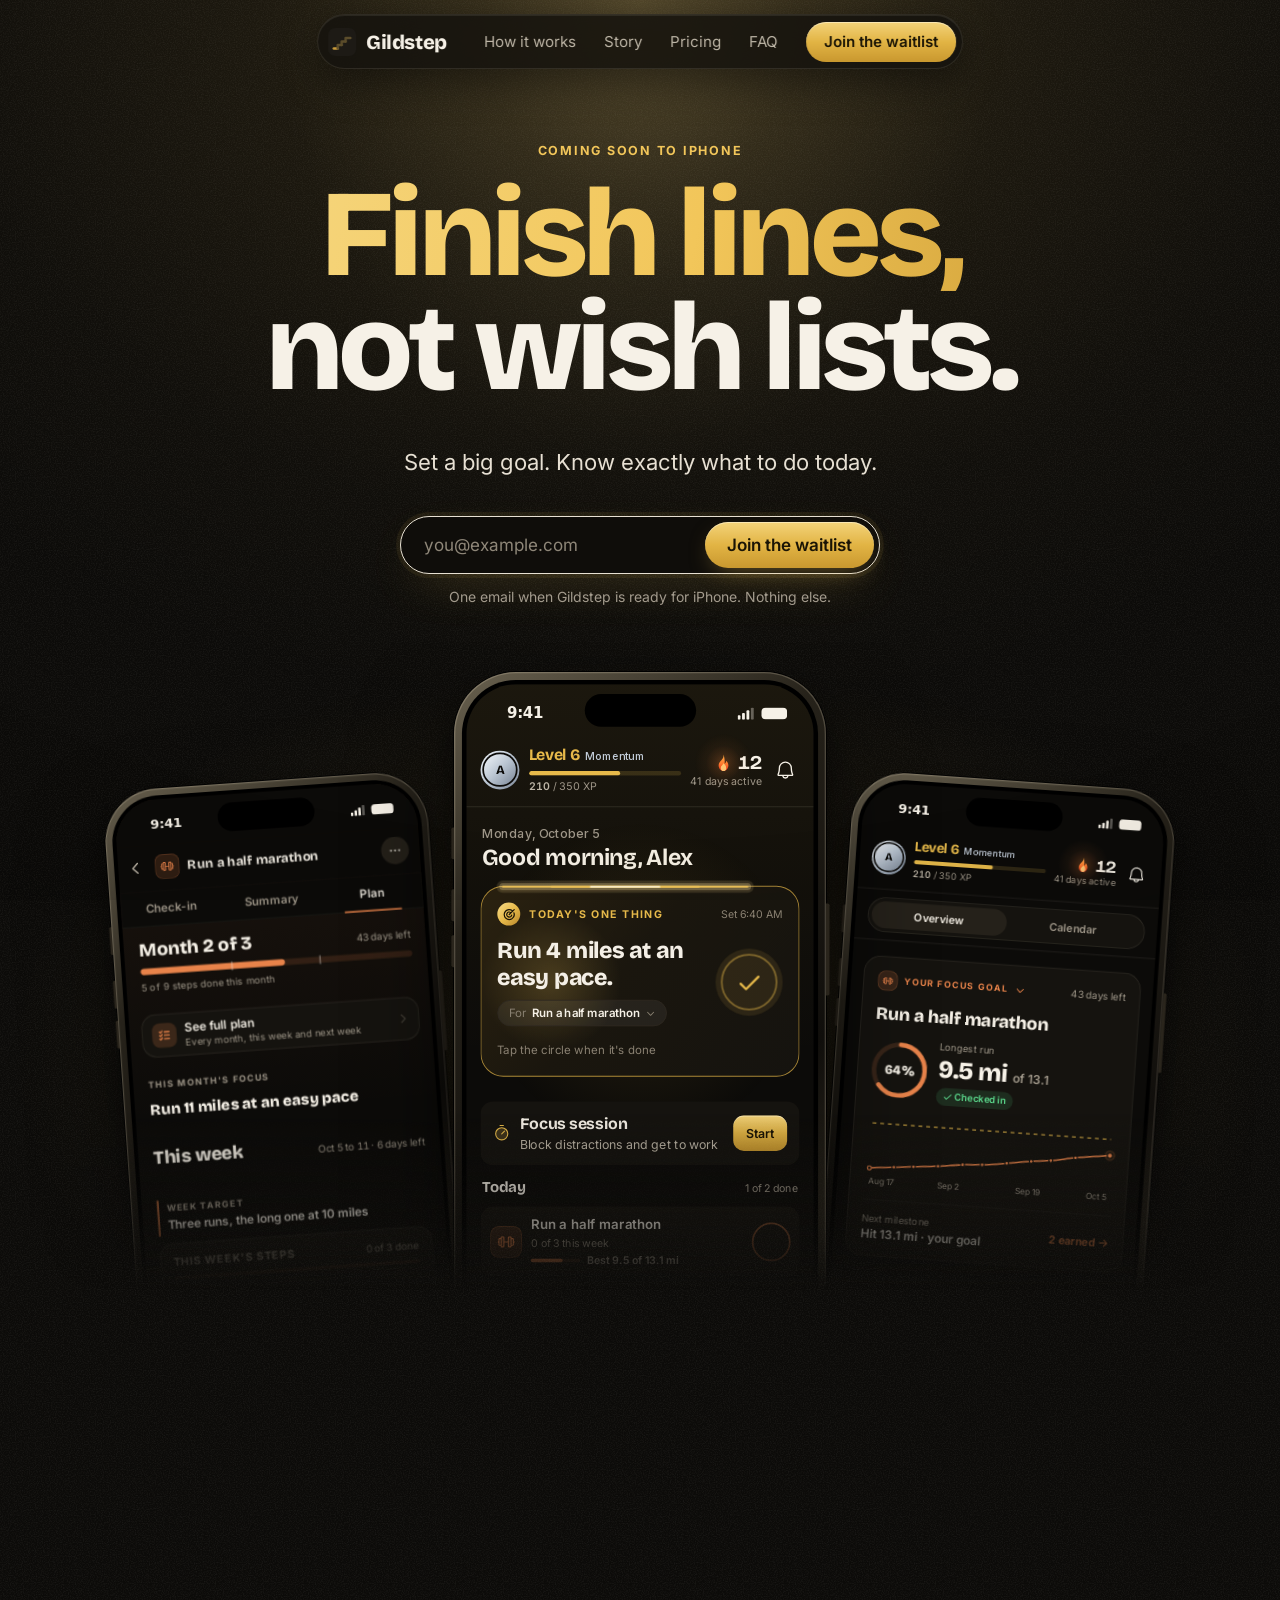
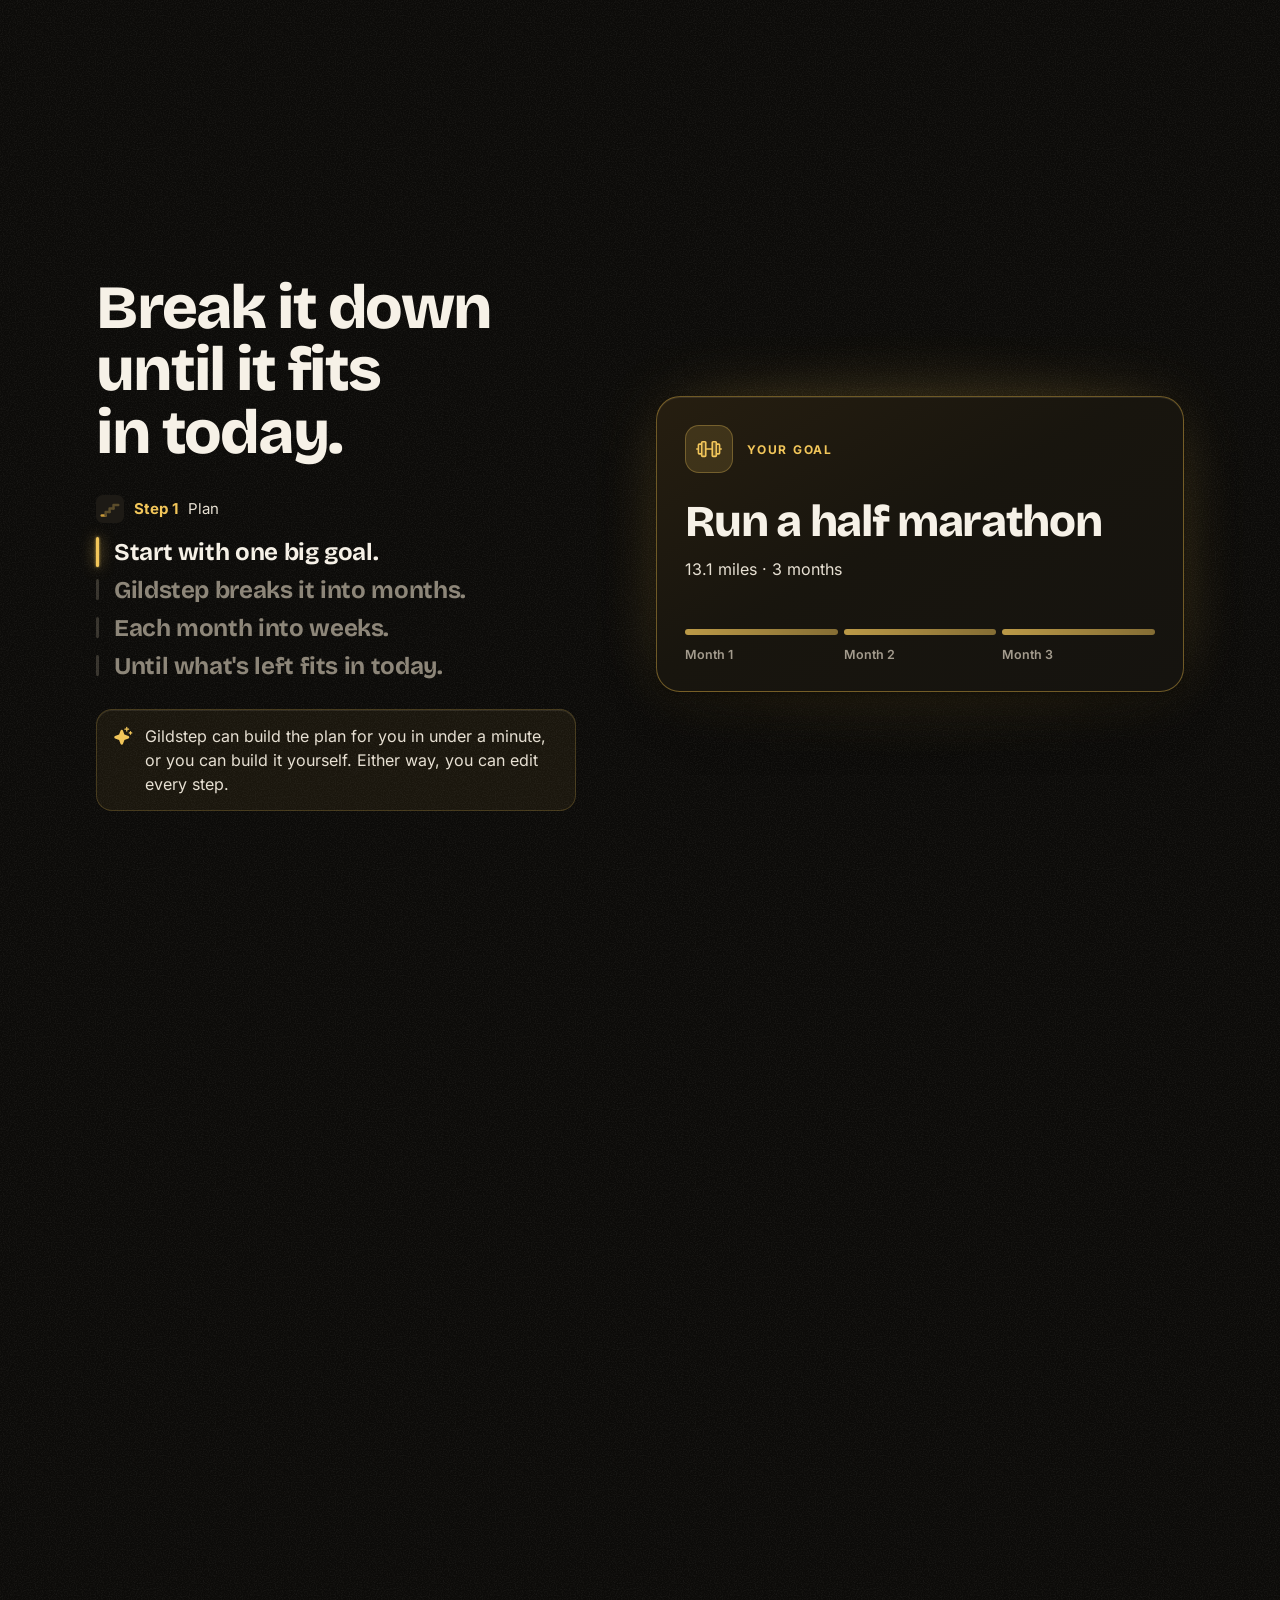
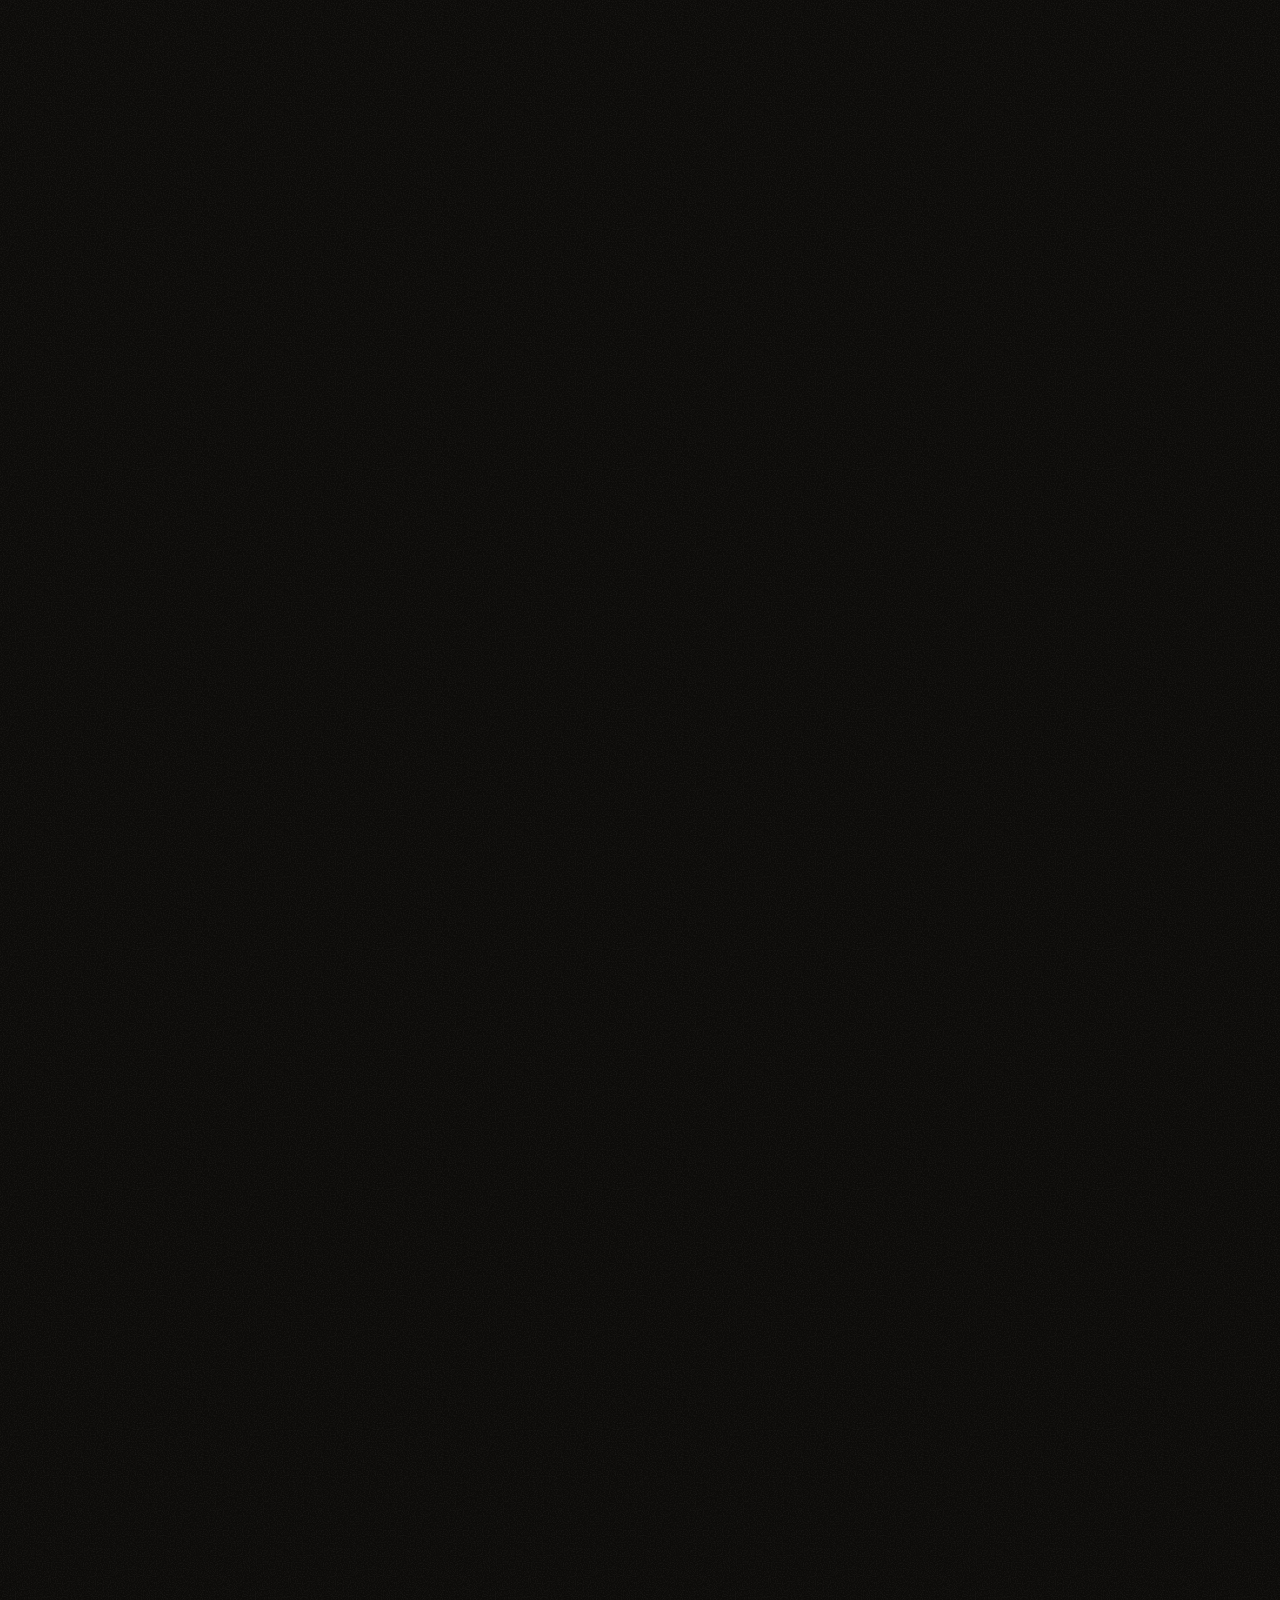
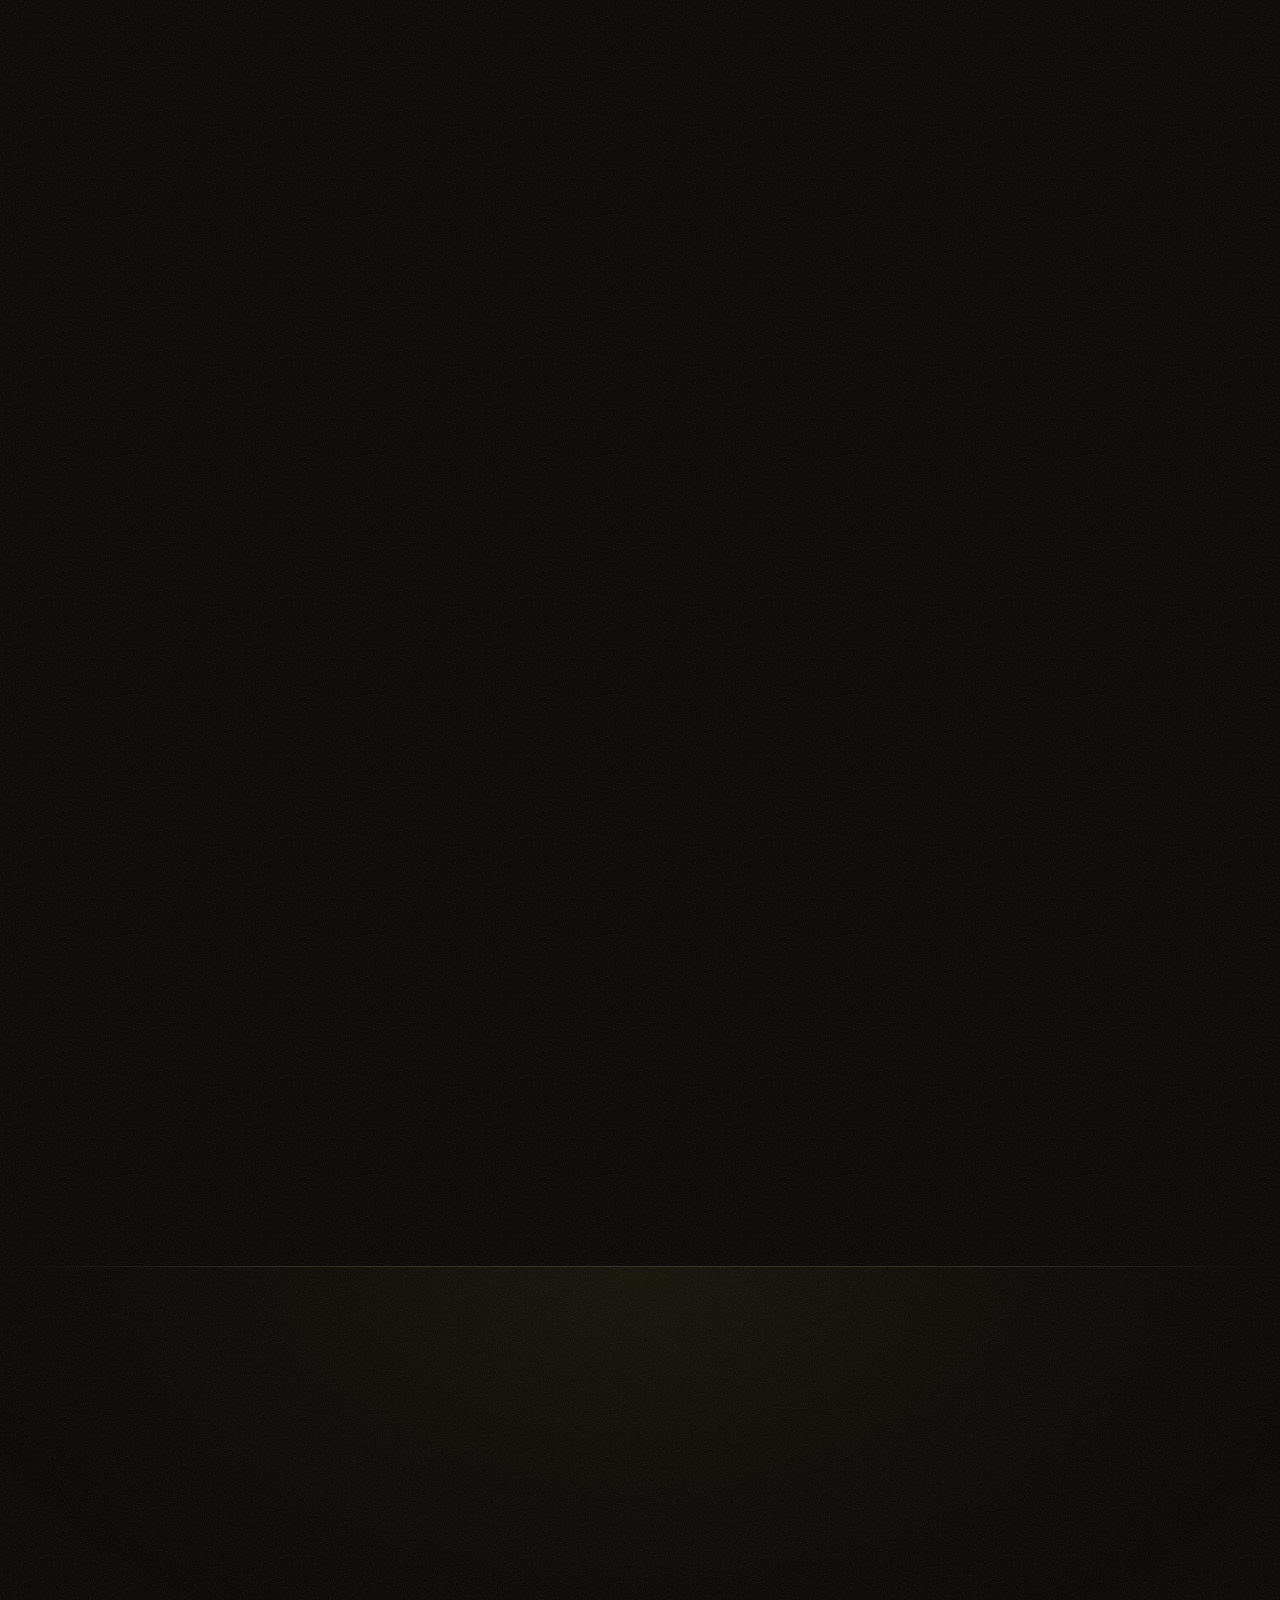
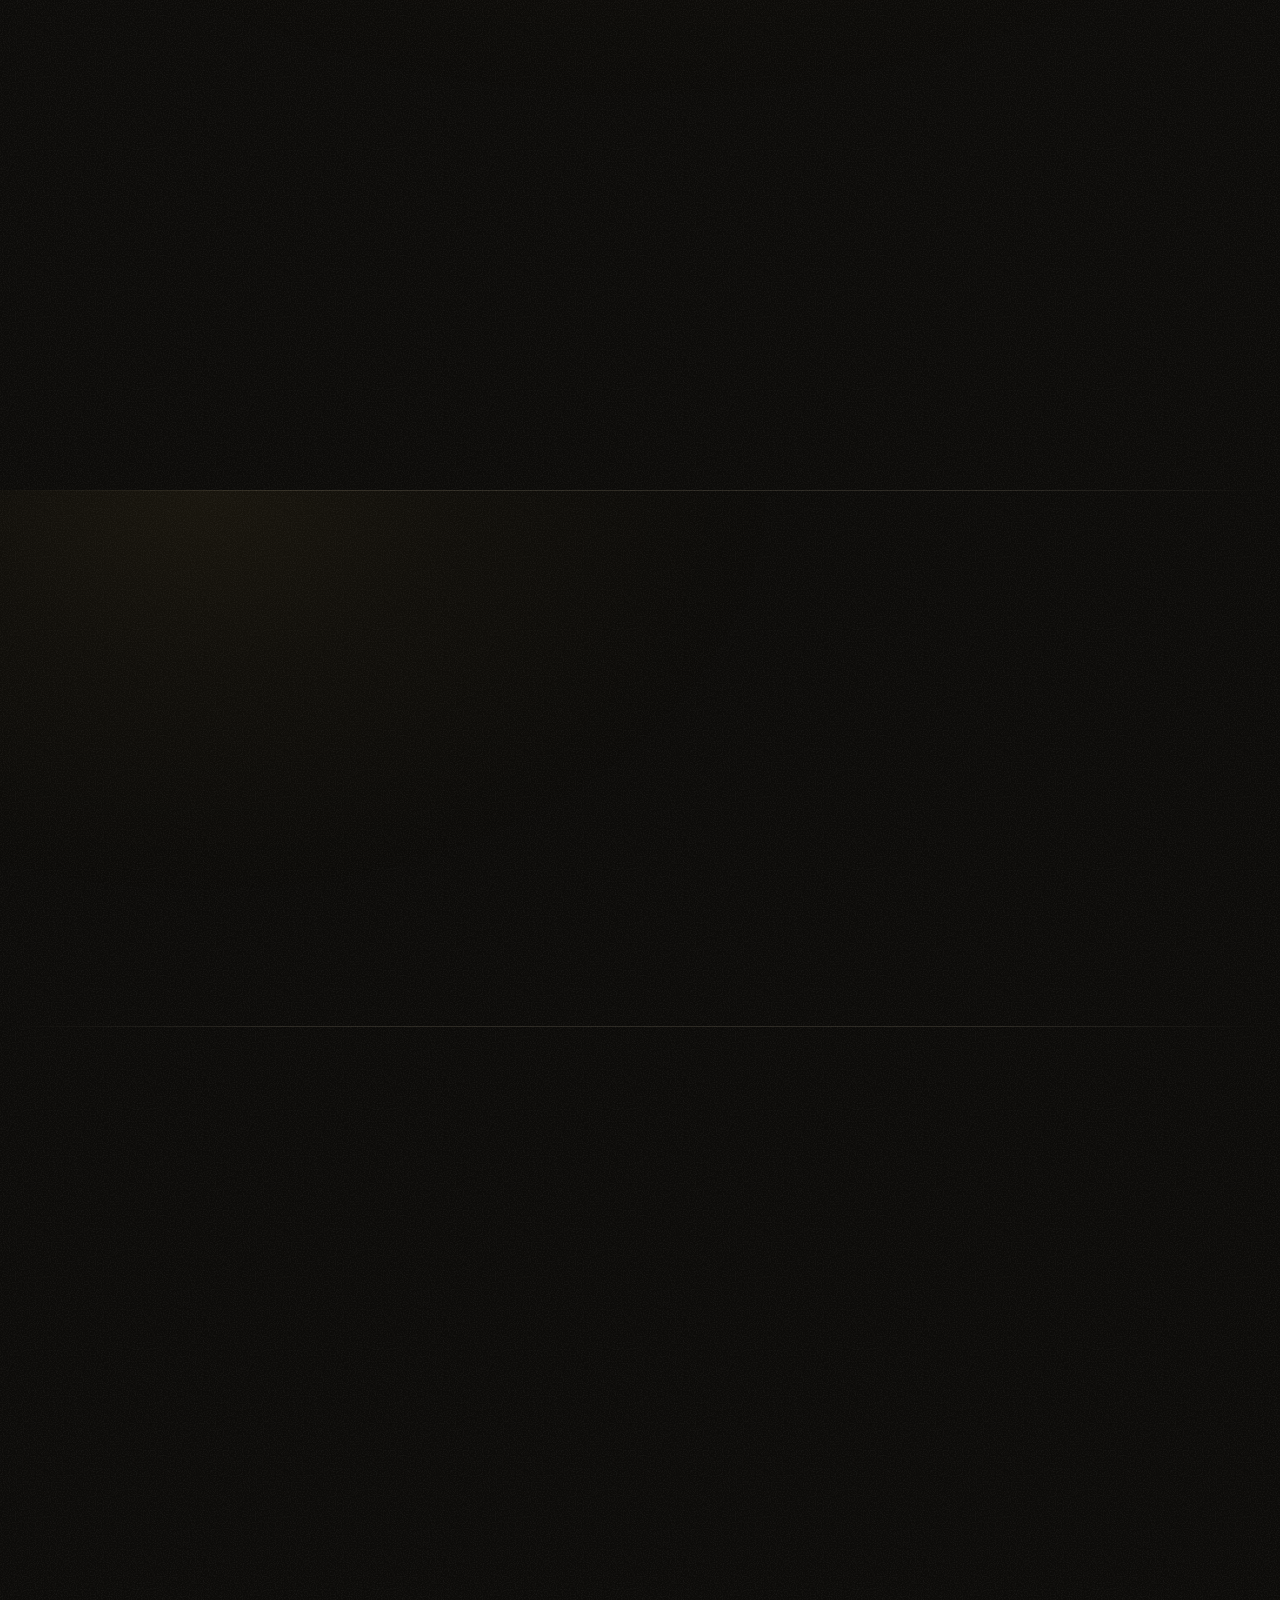
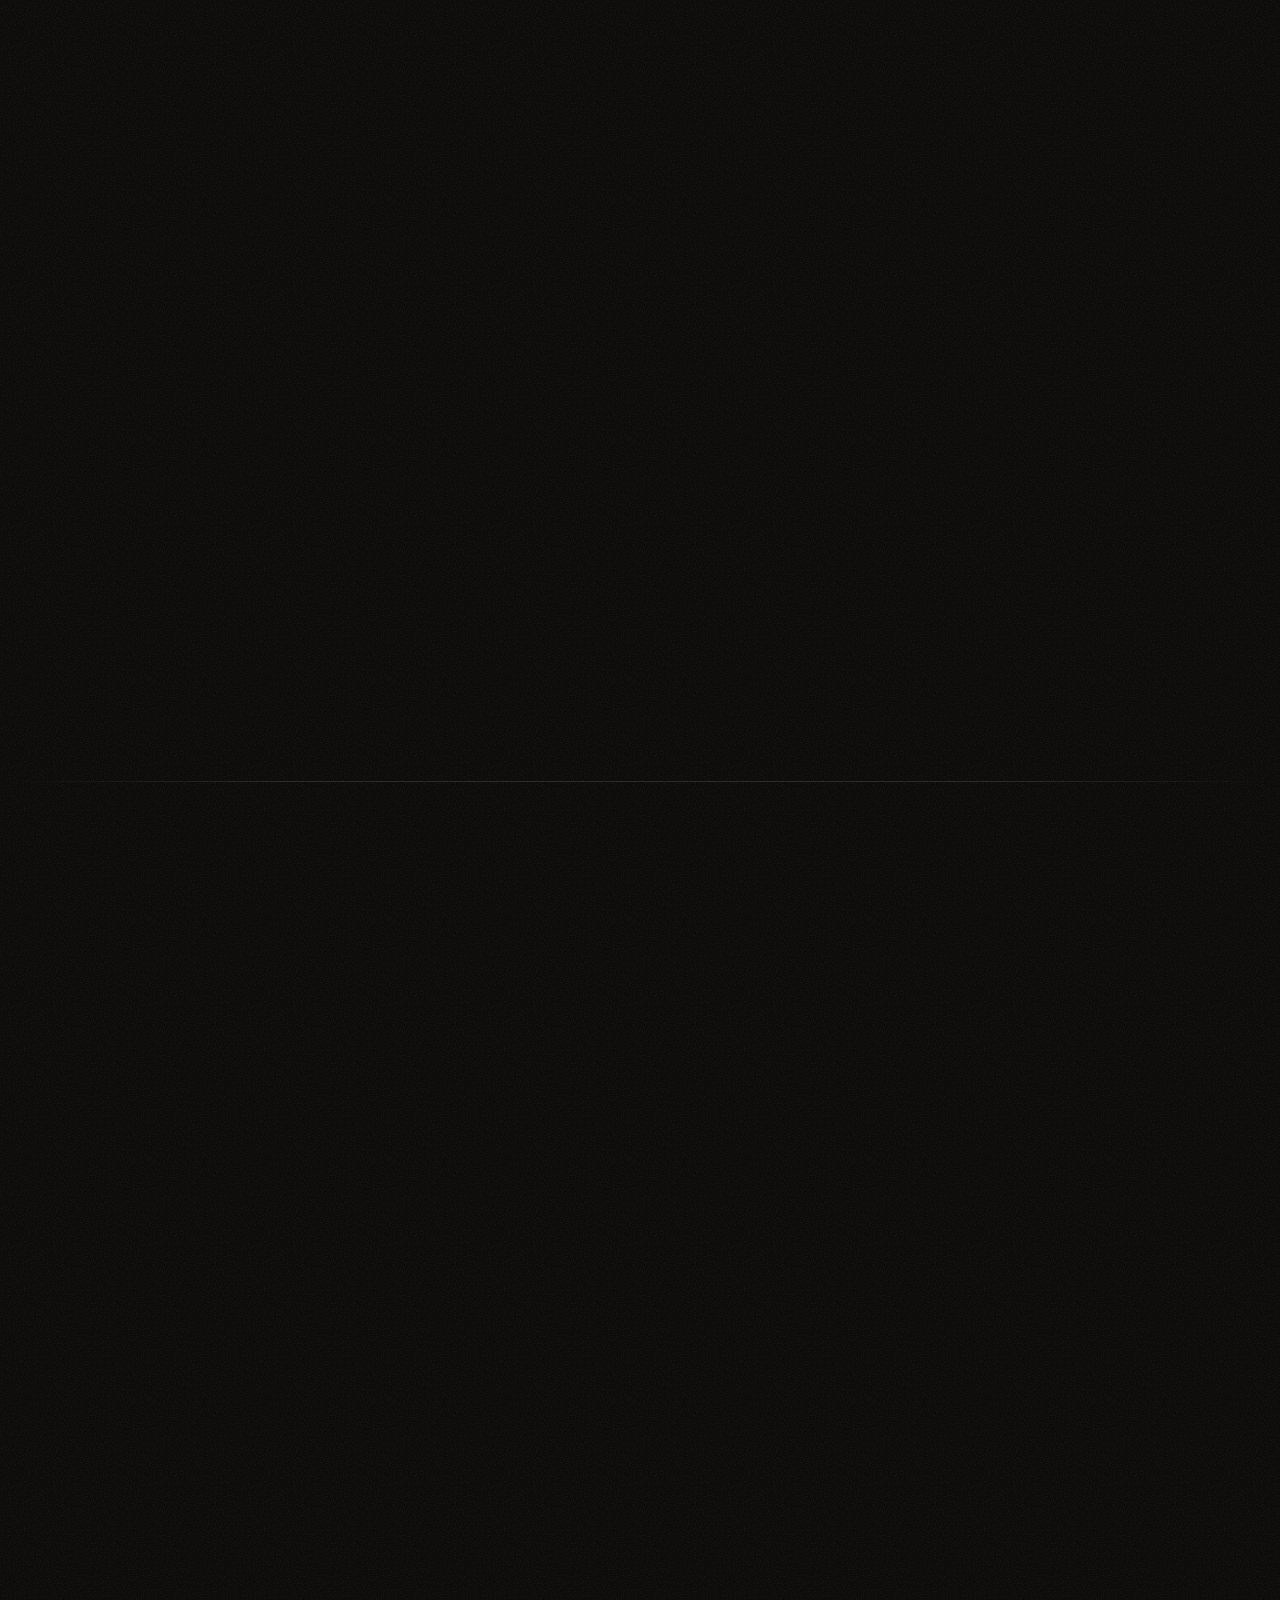
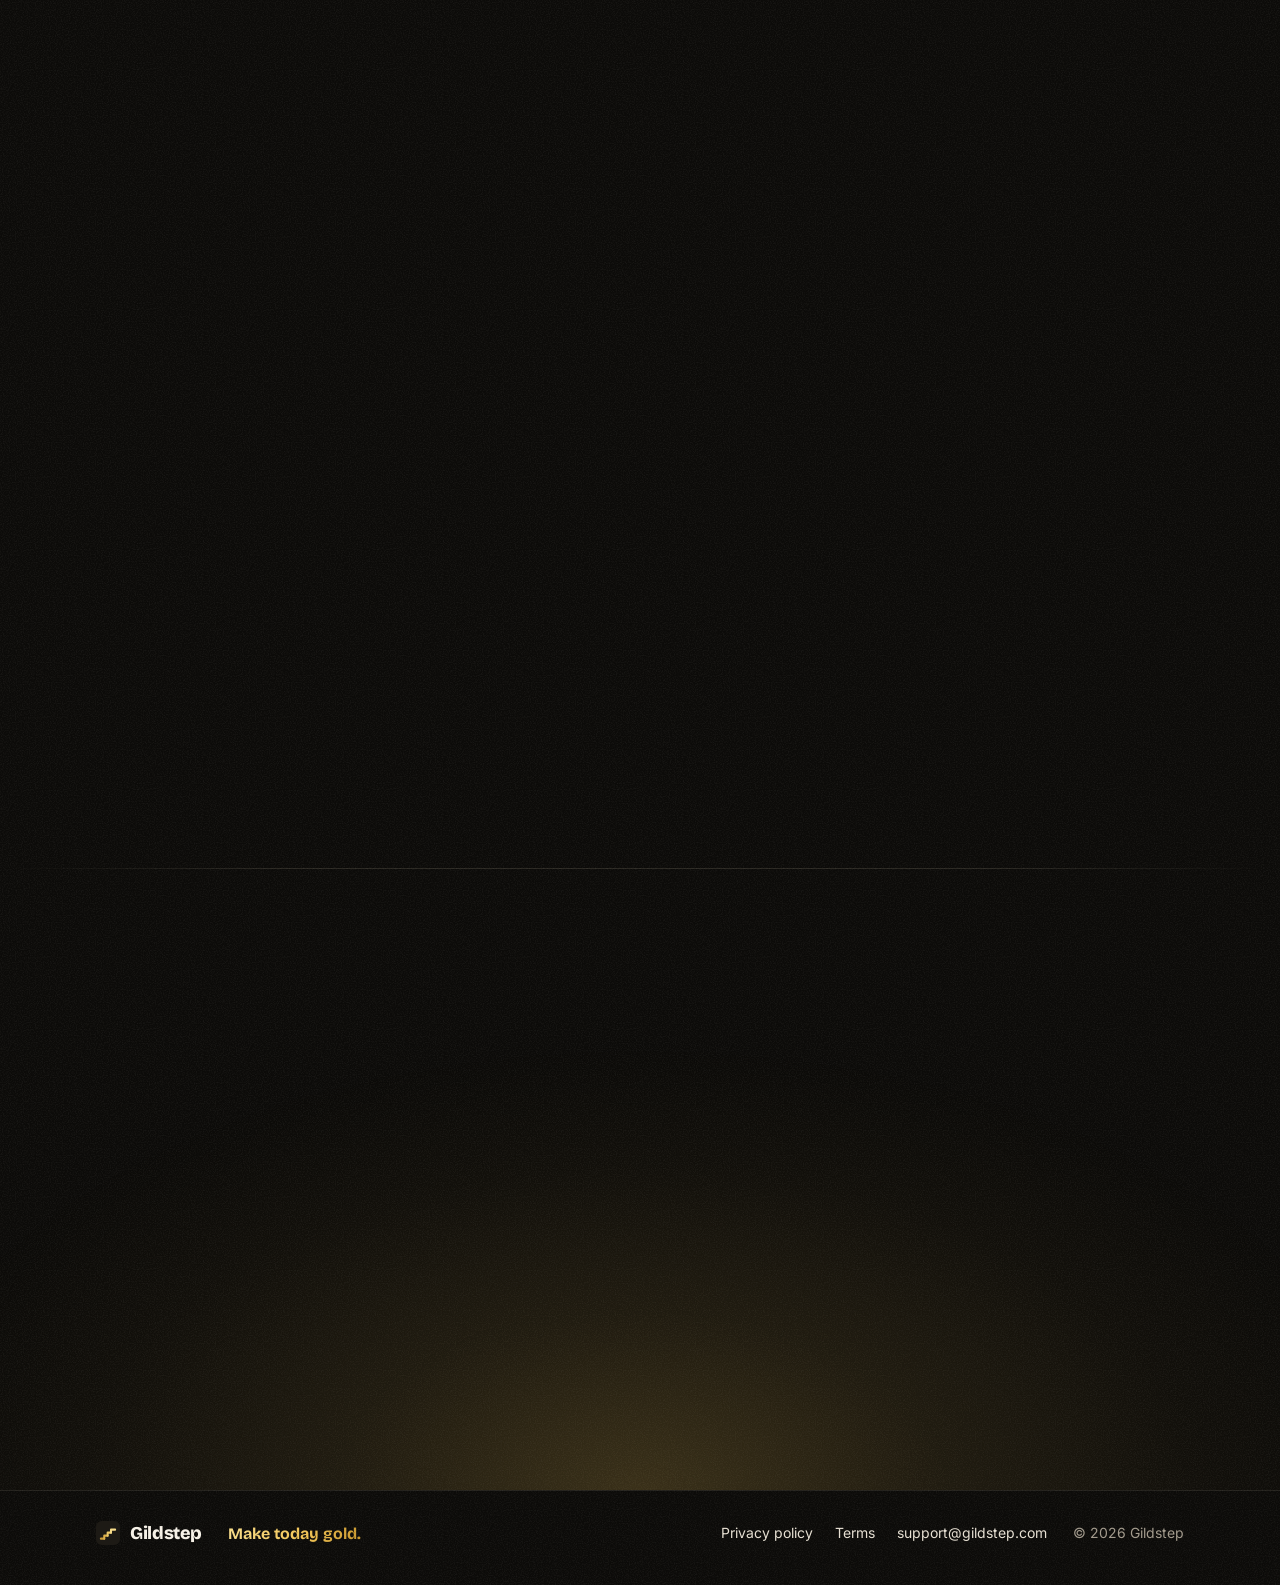
==== commit 0aeca429: "Compare footnote: one line, sources in a dropdown The wall of source links under the comparison tabl" ====
--- a/index.html
+++ b/index.html
@@ -434,7 +434,7 @@
 <thead role="rowgroup"><tr role="row"><th role="columnheader" scope="col"><span class="sr">What matters</span></th><th role="columnheader" scope="col" class="c-g">Gildstep</th><th role="columnheader" scope="col" class="c-griply">Griply</th><th role="columnheader" scope="col" class="c-streaks">Streaks</th><th role="columnheader" scope="col" class="c-habitica">Habitica</th><th role="columnheader" scope="col" class="c-meplus">Me+</th></tr></thead>
 <tbody role="rowgroup">
 <tr role="row"><th role="rowheader" scope="row">Built around</th><td role="cell" class="c-g" data-app="Gildstep"><p class="cv">One big goal with a finish line</p></td><td role="cell" class="c-griply" data-app="Griply"><p class="cv">Goals, habits and tasks</p><p class="cn">Goals can have a target and a deadline.</p></td><td role="cell" class="c-streaks" data-app="Streaks"><p class="cv">Daily habits</p><p class="cn">Up to 24 tasks a day.</p></td><td role="cell" class="c-habitica" data-app="Habitica"><p class="cv">Habits, Dailies and To Do's</p><p class="cn">Played as a game.</p></td><td role="cell" class="c-meplus" data-app="Me+"><p class="cv">Daily routines</p><p class="cn">A routine planner and habit tracker.</p></td></tr>
-<tr role="row"><th role="rowheader" scope="row">Plans the months and weeks for you</th><td role="cell" class="c-g" data-app="Gildstep"><p class="cv y"><svg aria-hidden="true"><use href="#i-check"/></svg>Yes</p><p class="cn">AI builds your plan in under a minute. Free for your first goal, Premium for every goal after.</p></td><td role="cell" class="c-griply" data-app="Griply"><p class="cv p"><i aria-hidden="true"></i>Partly</p><p class="cn">Templates come with a plan. Premium can connect your own AI app (beta).</p></td><td role="cell" class="c-streaks" data-app="Streaks"><p class="cv">You set the tasks</p><p class="cn">Can suggest smaller ones on Apple Intelligence devices.</p></td><td role="cell" class="c-habitica" data-app="Habitica"><p class="cv">You add the tasks</p><p class="cn">Community Challenges add ready-made lists.</p></td><td role="cell" class="c-meplus" data-app="Me+"><p class="cv p"><i aria-hidden="true"></i>Partly</p><p class="cn">Ready-made routine plans, and a test to find routines that suit you.</p></td></tr>
+<tr role="row"><th role="rowheader" scope="row">Plans the months and weeks for you</th><td role="cell" class="c-g" data-app="Gildstep"><p class="cv y"><svg aria-hidden="true"><use href="#i-check"/></svg>Yes</p><p class="cn">AI plans each month and your first two weeks. First plan free, every goal with Premium.</p></td><td role="cell" class="c-griply" data-app="Griply"><p class="cv p"><i aria-hidden="true"></i>Partly</p><p class="cn">Templates come with a plan. Premium can connect your own AI app (beta).</p></td><td role="cell" class="c-streaks" data-app="Streaks"><p class="cv">You set the tasks</p><p class="cn">Can suggest smaller ones on Apple Intelligence devices.</p></td><td role="cell" class="c-habitica" data-app="Habitica"><p class="cv">You add the tasks</p><p class="cn">Community Challenges add ready-made lists.</p></td><td role="cell" class="c-meplus" data-app="Me+"><p class="cv p"><i aria-hidden="true"></i>Partly</p><p class="cn">Ready-made routine plans, and a test to find routines that suit you.</p></td></tr>
 <tr role="row"><th role="rowheader" scope="row">One clear thing for today</th><td role="cell" class="c-g" data-app="Gildstep"><p class="cv y"><svg aria-hidden="true"><use href="#i-check"/></svg>Yes</p><p class="cn">Today's One Thing.</p></td><td role="cell" class="c-griply" data-app="Griply"><p class="cv">A Today list</p><p class="cn">Tasks and habits for the day.</p></td><td role="cell" class="c-streaks" data-app="Streaks"><p class="cv p"><i aria-hidden="true"></i>Partly</p><p class="cn">A Lock Screen widget can show your next task.</p></td><td role="cell" class="c-habitica" data-app="Habitica"><p class="cv">Three lists</p><p class="cn">Habits, Dailies and To Do's.</p></td><td role="cell" class="c-meplus" data-app="Me+"><p class="cv">A daily schedule</p><p class="cn">Your routine as a to-do list.</p></td></tr>
 <tr role="row"><th role="rowheader" scope="row">Built-in app blocking</th><td role="cell" class="c-g" data-app="Gildstep"><p class="cv y"><svg aria-hidden="true"><use href="#i-check"/></svg>Yes</p><p class="cn">Free up to 25 minutes, any length with Premium.</p></td><td role="cell" class="c-griply" data-app="Griply"><p class="cv nl">Not listed</p><p class="cn">Focus blocks reserve time on your calendar.</p></td><td role="cell" class="c-streaks" data-app="Streaks"><p class="cv n"><i aria-hidden="true"></i>No</p><p class="cn">It tracks Screen Time and doesn't block.</p></td><td role="cell" class="c-habitica" data-app="Habitica"><p class="cv nl">Not listed</p></td><td role="cell" class="c-meplus" data-app="Me+"><p class="cv nl">Not listed</p></td></tr>
 <tr role="row"><th role="rowheader" scope="row">Friends and community</th><td role="cell" class="c-g" data-app="Gildstep"><p class="cv y"><svg aria-hidden="true"><use href="#i-check"/></svg>Yes</p><p class="cn">A Feed, friends and cheers.</p></td><td role="cell" class="c-griply" data-app="Griply"><p class="cv">Outside the app</p><p class="cn">Communities on Discord and Reddit.</p></td><td role="cell" class="c-streaks" data-app="Streaks"><p class="cv p"><i aria-hidden="true"></i>Partly</p><p class="cn">Share a task with the people you invite.</p></td><td role="cell" class="c-habitica" data-app="Habitica"><p class="cv y"><svg aria-hidden="true"><use href="#i-check"/></svg>Yes</p><p class="cn">Parties, quests with friends and Challenges.</p></td><td role="cell" class="c-meplus" data-app="Me+"><p class="cv nl">Not listed</p></td></tr>
@@ -477,7 +477,7 @@
 <p class="plan-line">Everything it takes to finish a goal.</p>
 <ul>
 <li>2 active goals, each with its own plan</li>
-<li>An AI plan for your first goal</li>
+<li>Your first AI plan</li>
 <li>Today's One Thing, check-ins and streaks</li>
 <li>Progress charts, the calendar and milestones</li>
 <li>Focus sessions, with blocking up to 25 minutes</li>
@@ -501,7 +501,7 @@
 <p class="plan-line">A coach who reads your whole week.</p>
 <ul>
 <li><b>Daily AI coach.</b> Feedback on every One Thing</li>
-<li><b>AI plans for every goal.</b> Up to 5 active goals, rebuilt when life changes</li>
+<li><b>Plans for every goal.</b> Up to 5 active goals, rebuilt when life changes</li>
 <li><b>Full monthly reports.</b> Patterns, trends and your coach's verdict</li>
 <li><b>Focus without limits.</b> Any length, strict mode, unlimited lists</li>
 <li><b>Make it yours.</b> Custom milestones, badge and app icons</li>
@@ -517,9 +517,9 @@
 <div class="wrap faq-grid" data-reveal>
 <h2>Questions</h2>
 <div class="qa">
-<details><summary><h3>Is it free?</h3><svg aria-hidden="true"><use href="#i-down"/></svg></summary><div class="a"><p>Yes. Free covers two active goals with full plans, an AI plan for your first goal, today's One Thing, check-ins, streaks, progress and the Feed. Premium adds the daily AI coach, AI plans for every goal after, full monthly reports and focus without limits.</p></div></details>
+<details><summary><h3>Is it free?</h3><svg aria-hidden="true"><use href="#i-down"/></svg></summary><div class="a"><p>Yes. Free covers two active goals with full plans, your first AI plan, today's One Thing, check-ins, streaks, progress and the Feed. Premium adds the daily AI coach, plans for every goal, full monthly reports and focus without limits.</p></div></details>
 <details><summary><h3>Is there an Android app?</h3><svg aria-hidden="true"><use href="#i-down"/></svg></summary><div class="a"><p>Not yet. Gildstep is iPhone only for now.</p></div></details>
-<details><summary><h3>How does the AI plan work?</h3><svg aria-hidden="true"><use href="#i-down"/></svg></summary><div class="a"><p>You answer a few questions: the goal, how you'll track it, your finish line and the time you can give each week. Gildstep builds your plan in under a minute: a checkpoint for every month and the steps for your first two weeks. You review every line before it joins your plan, and each new week is planned in a short weekly reset.</p></div></details>
+<details><summary><h3>How does the AI plan work?</h3><svg aria-hidden="true"><use href="#i-down"/></svg></summary><div class="a"><p>You answer a few questions: the goal, how you'll track it, your finish line and the time you can give each week. Gildstep writes a checkpoint for every month and the steps for your first two weeks, usually in under a minute. You review every line before it joins your plan, and each new week is planned in a short weekly reset.</p></div></details>
 <details><summary><h3>What happens to my data?</h3><svg aria-hidden="true"><use href="#i-down"/></svg></summary><div class="a"><p>Your goals, check-ins and One Things are private to you. Other people only see what you choose to share to the Feed and your profile card. Nothing is sold or used for ads, and you can export everything or delete your account from the app. The details are in the <a href="/privacy/">privacy policy</a>.</p></div></details>
 <details><summary><h3>Can I cancel anytime?</h3><svg aria-hidden="true"><use href="#i-down"/></svg></summary><div class="a"><p>Yes. Premium is a subscription through Apple, so you cancel in your iPhone's Settings and keep Premium until the end of the period you paid for. Everything in Free stays free.</p></div></details>
 <!-- The last question follows /config.js: the waitlist, the beta, or the App Store. -->
--- a/styles.css
+++ b/styles.css
@@ -926,12 +926,31 @@
 .cv.nl { font-weight: 500; color: var(--ink3); }
 .cn { margin-top: 4px; font-size: 14px; line-height: 1.45; color: var(--text); }
 .cn:empty { display: none; }
-.cmp-foot { display: grid; gap: 12px; max-width: 880px; margin: 22px auto 0; }
+/* under the table: one line of fine print, then the sources in a dropdown
+   (the questions' .qa dropdown at fine-print size, so site.js eases it
+   open the same way). Source links stay quiet: muted, underlined on hover. */
+.cmp-foot { display: grid; gap: 14px; max-width: 560px; margin: 22px auto 0; }
 .cmp-foot .fine { max-width: none; }
-.cmp-foot b { font-weight: 600; color: var(--text); }
-.cmp-src { display: grid; gap: 6px; }
-.cmp-src b { margin-right: 4px; }
-.cmp-src a { margin-right: 8px; white-space: nowrap; }
+.cmp-tell { white-space: nowrap; }
+.cmp-more { --px: 20px; border-radius: 18px; }
+.qa.cmp-more summary { min-height: 52px; padding: 10px var(--px); }
+.cmp-more summary:focus-visible { border-radius: 14px; }
+.cmp-more-t { font-weight: 600; font-size: 15px; line-height: 1.3; color: var(--text); }
+.cmp-more summary svg { width: 16px; height: 16px; }
+.cmp-more .a { font-size: 14.5px; line-height: 1.5; color: var(--ink3); }
+.qa .a .cmp-nl { max-width: none; padding: 0 var(--px) 12px; font-size: inherit; line-height: inherit; color: inherit; }
+.cmp-src { display: grid; gap: 8px; margin: 0 var(--px); padding: 12px 0 16px; border-top: 1px solid var(--line-s); }
+@media (max-width: 479px) { .cmp-more { --px: 18px; } }
+/* as wide as the table above it, so the edges line up */
+@media (min-width: 900px) { .cmp-foot { max-width: none; } }
+.cmp-src dt { font-weight: 600; color: var(--ink2); }
+.cmp-src dd { display: flex; flex-wrap: wrap; gap: 0 18px; margin: 0; }
+.cmp-src a { padding: 5px 0; color: inherit; text-decoration: none; white-space: nowrap; transition: color 0.18s ease; }
+.cmp-src a:hover { color: var(--text); text-decoration: underline; text-underline-offset: 3px; }
+@media (min-width: 640px) {
+  .cmp-src { gap: 0; }
+  .cmp-src div { display: grid; grid-template-columns: 88px minmax(0, 1fr); align-items: baseline; }
+}
 @media (max-width: 899px) {
   .cmp-t, .cmp-t tbody { display: block; }
   .cmp-t thead { display: none; }
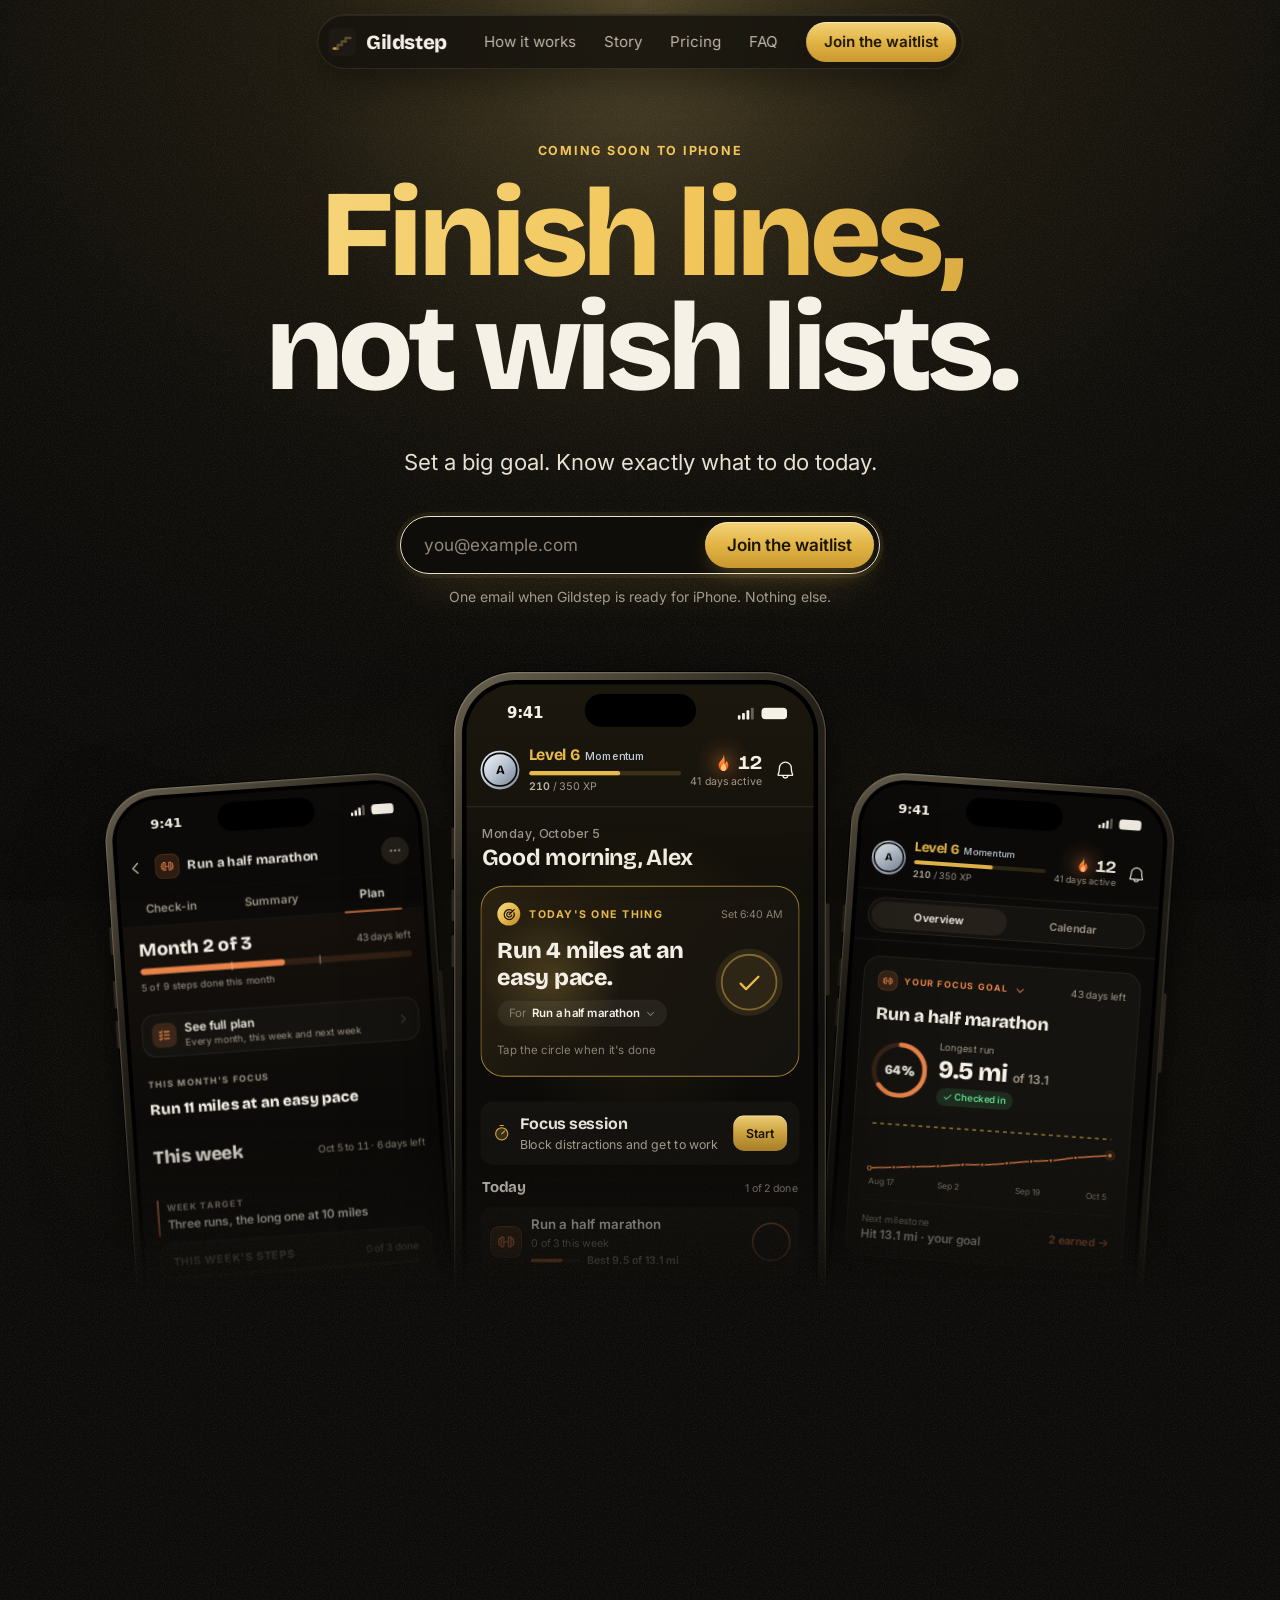
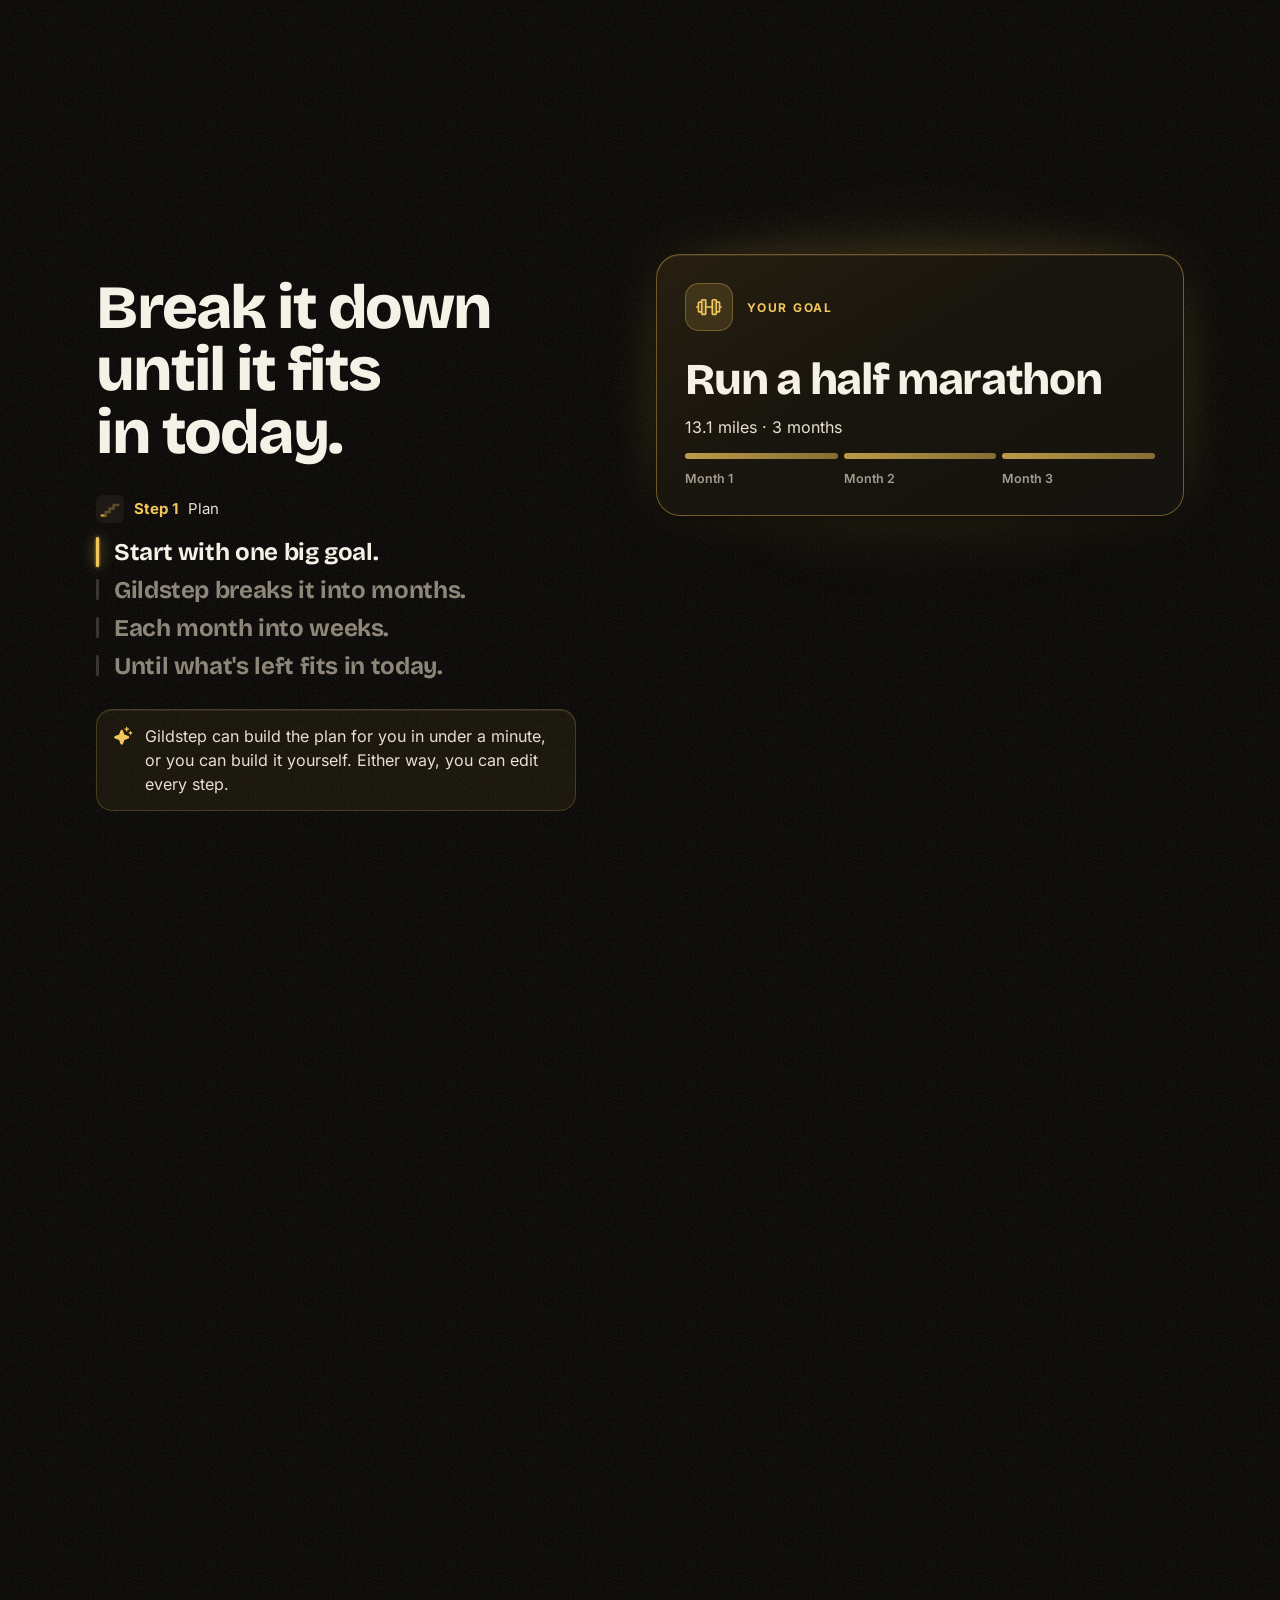
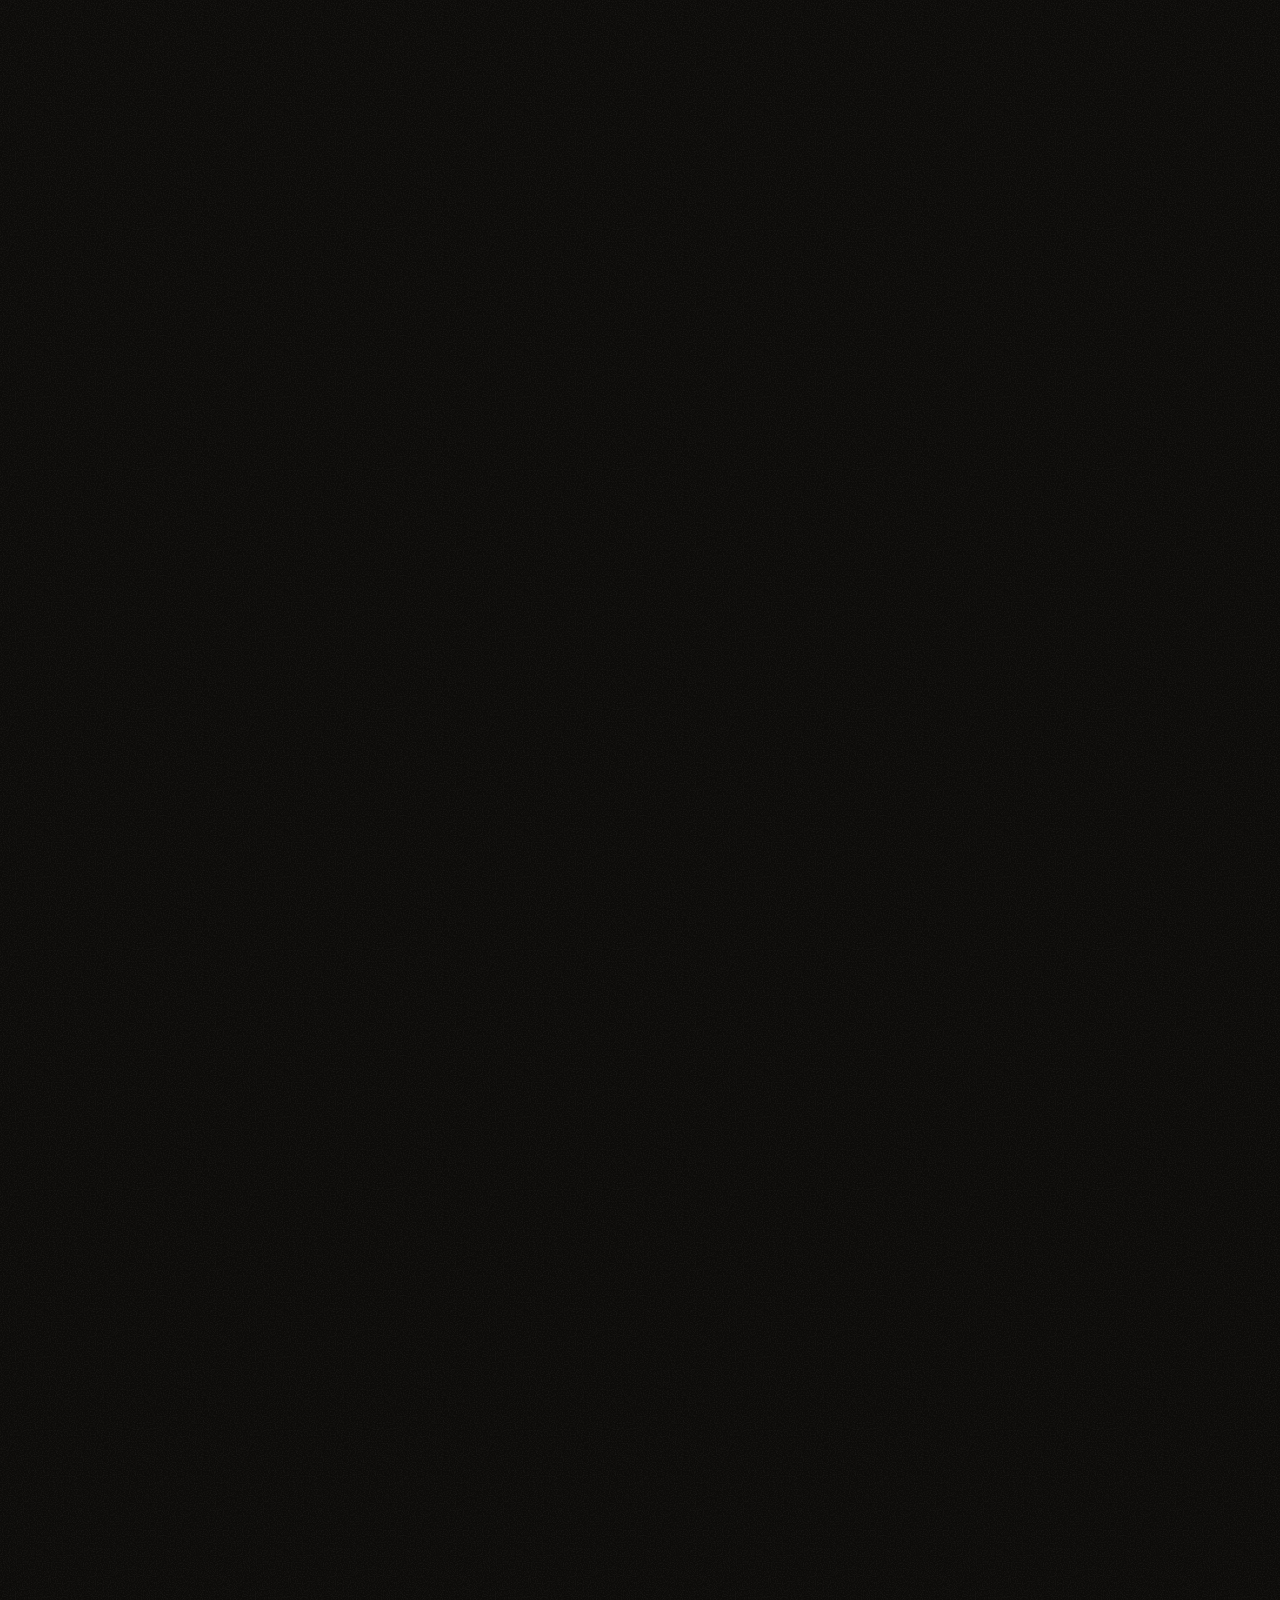
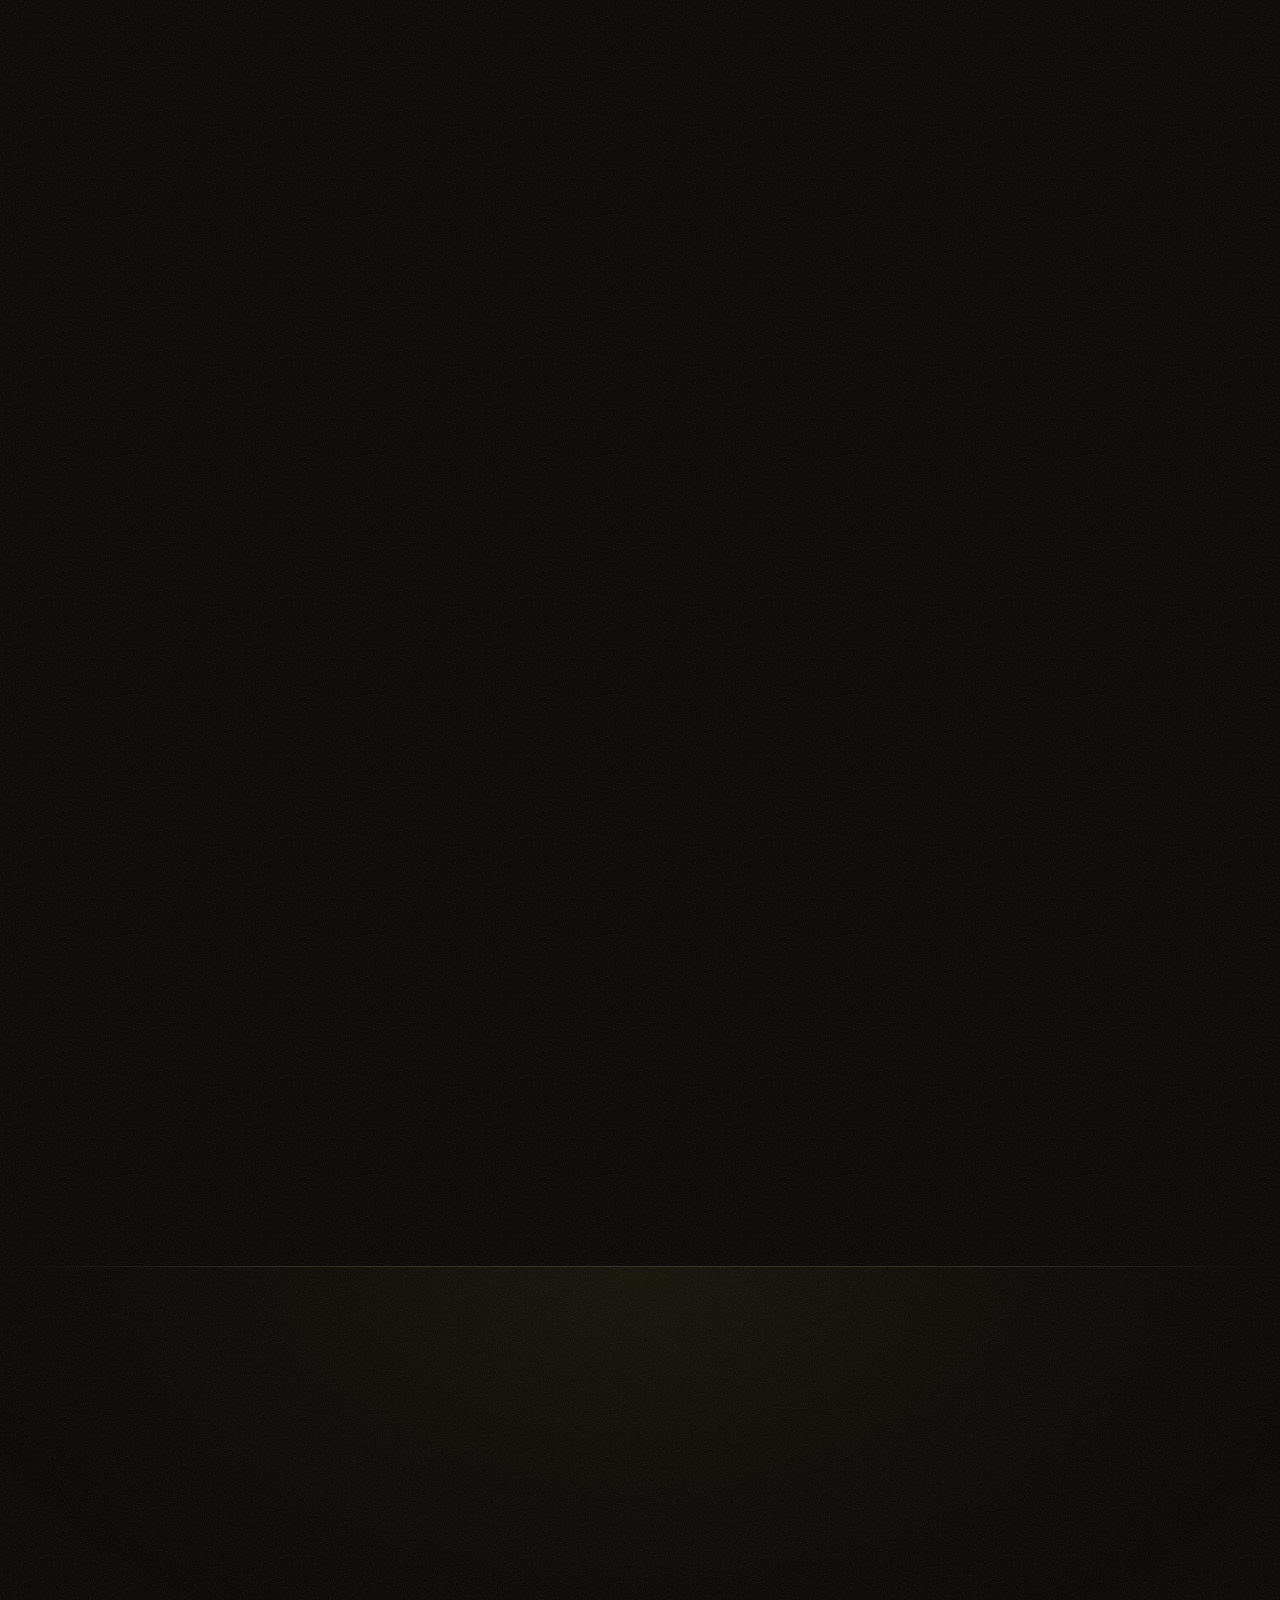
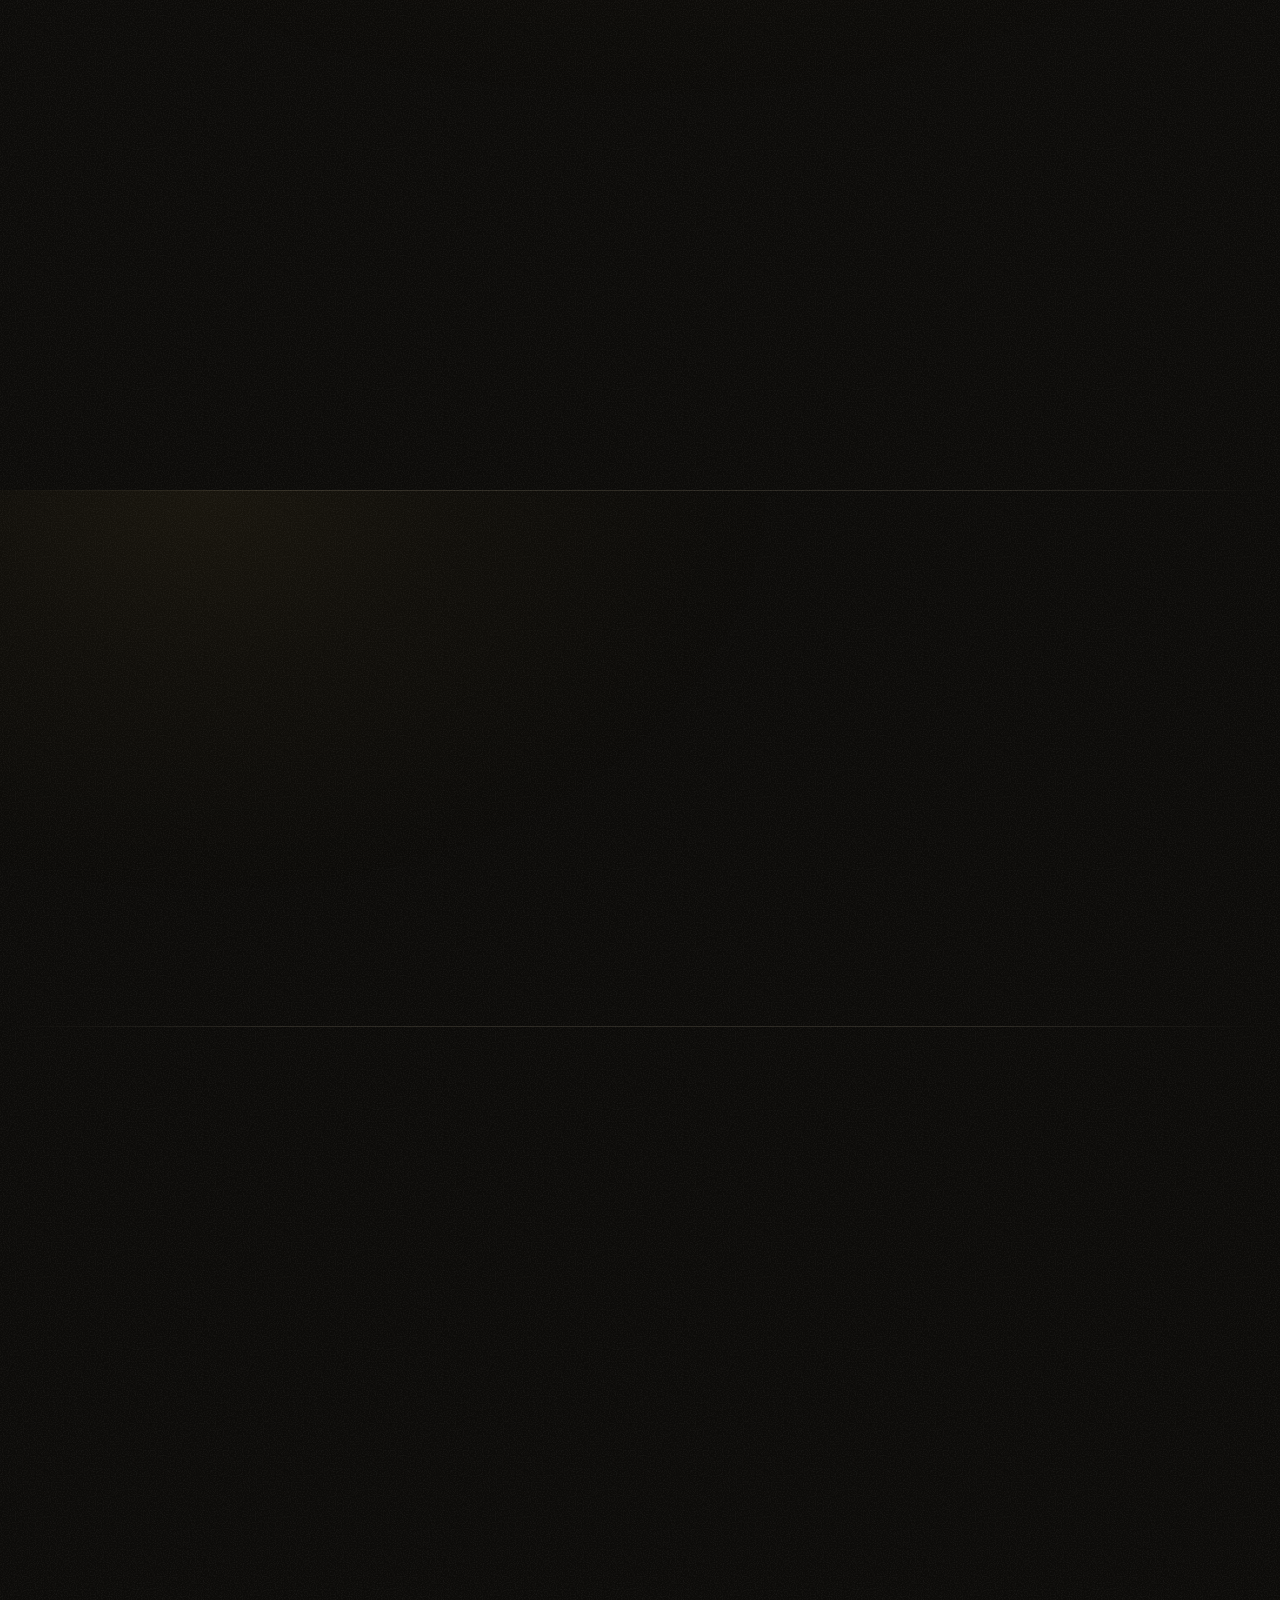
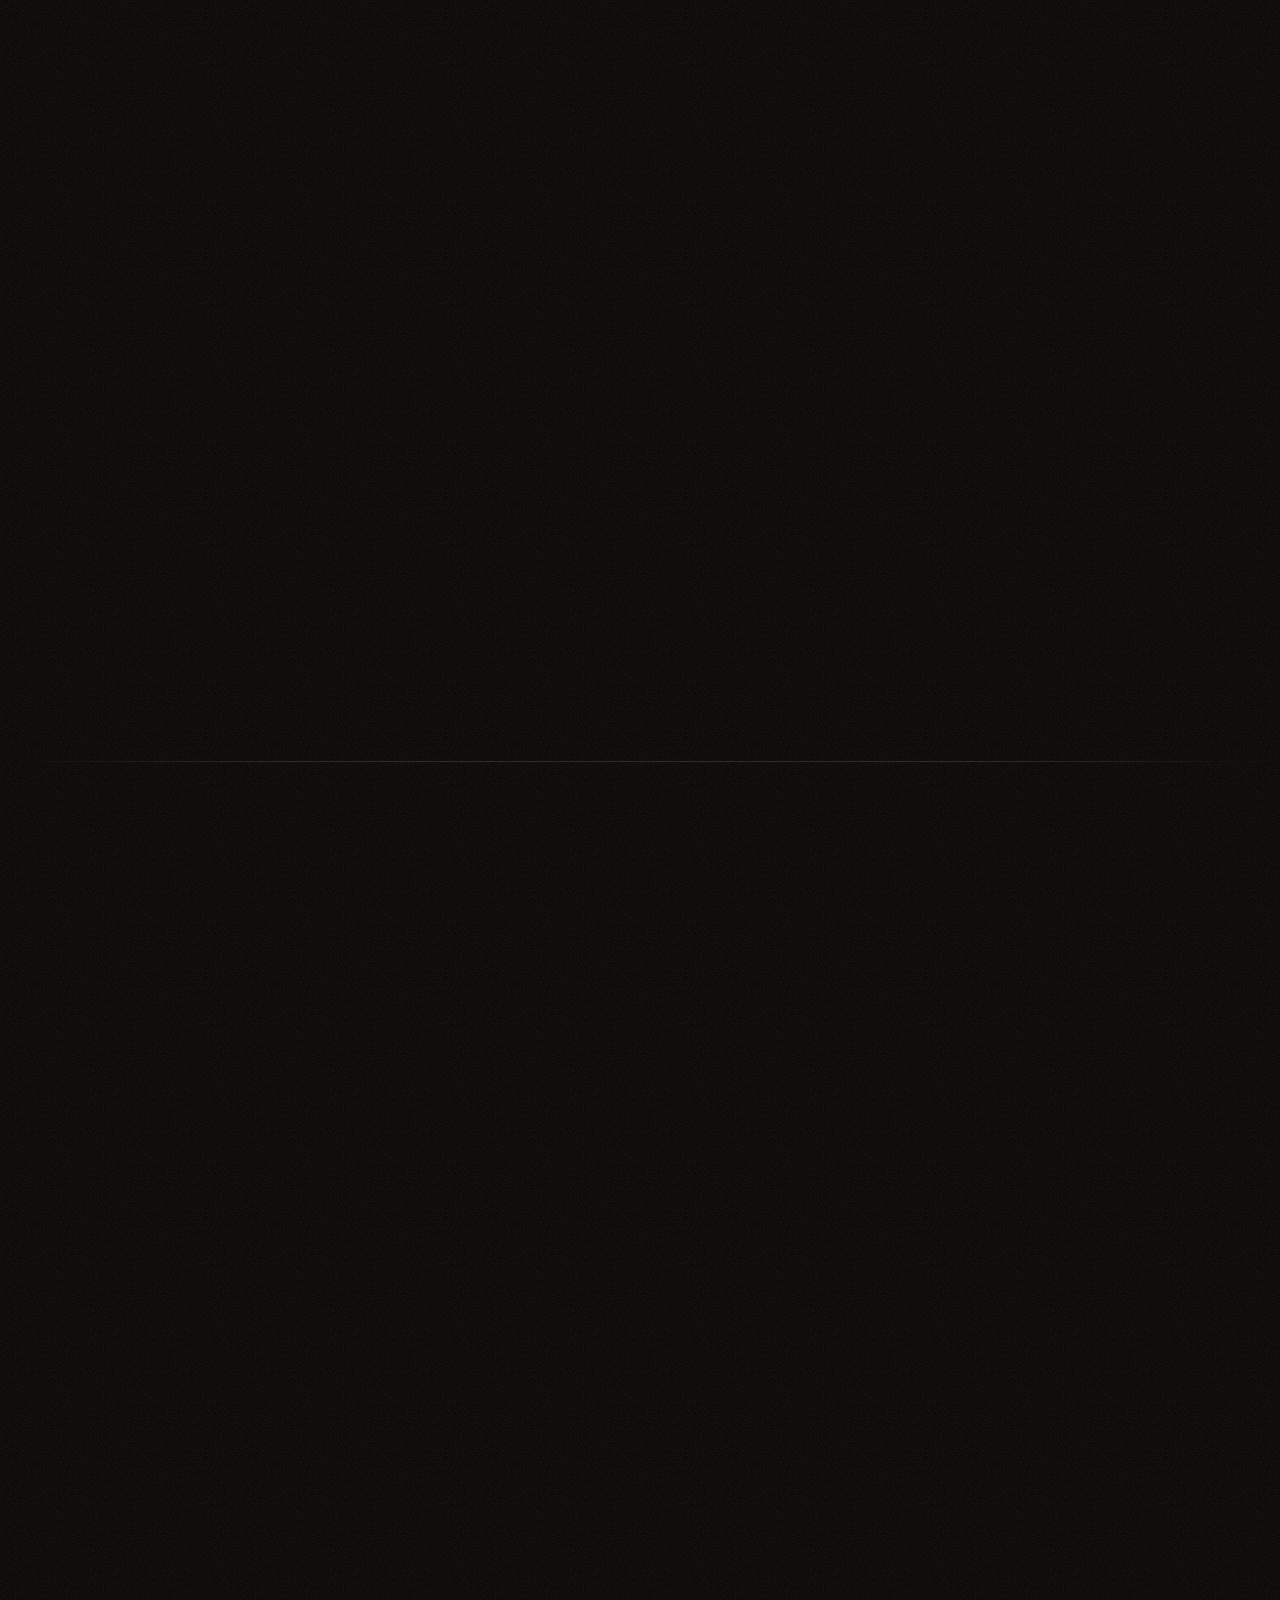
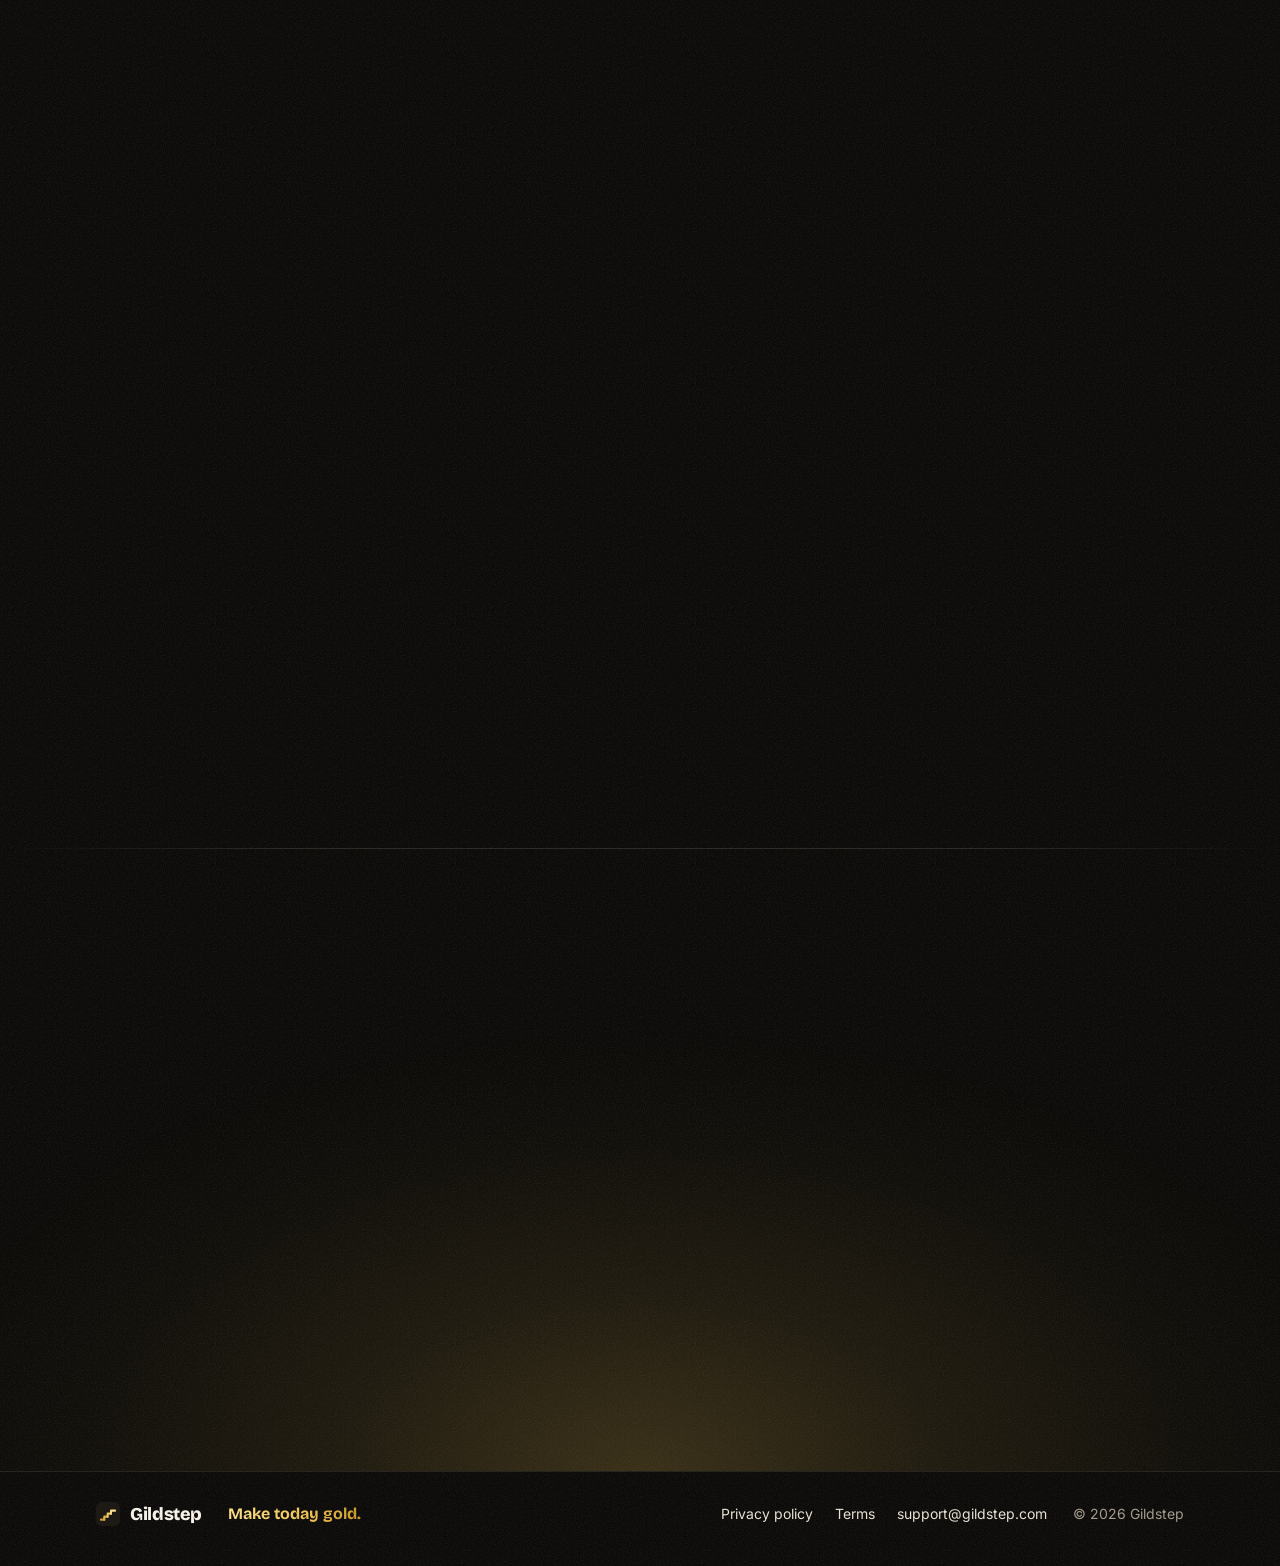
==== commit f9ed46bf: "Merge pull request #3 from Dporemb1/redesign Compare footnote dropdown and AI plan wording" ====
--- a/index.html
+++ b/index.html
@@ -434,7 +434,7 @@
 <thead role="rowgroup"><tr role="row"><th role="columnheader" scope="col"><span class="sr">What matters</span></th><th role="columnheader" scope="col" class="c-g">Gildstep</th><th role="columnheader" scope="col" class="c-griply">Griply</th><th role="columnheader" scope="col" class="c-streaks">Streaks</th><th role="columnheader" scope="col" class="c-habitica">Habitica</th><th role="columnheader" scope="col" class="c-meplus">Me+</th></tr></thead>
 <tbody role="rowgroup">
 <tr role="row"><th role="rowheader" scope="row">Built around</th><td role="cell" class="c-g" data-app="Gildstep"><p class="cv">One big goal with a finish line</p></td><td role="cell" class="c-griply" data-app="Griply"><p class="cv">Goals, habits and tasks</p><p class="cn">Goals can have a target and a deadline.</p></td><td role="cell" class="c-streaks" data-app="Streaks"><p class="cv">Daily habits</p><p class="cn">Up to 24 tasks a day.</p></td><td role="cell" class="c-habitica" data-app="Habitica"><p class="cv">Habits, Dailies and To Do's</p><p class="cn">Played as a game.</p></td><td role="cell" class="c-meplus" data-app="Me+"><p class="cv">Daily routines</p><p class="cn">A routine planner and habit tracker.</p></td></tr>
-<tr role="row"><th role="rowheader" scope="row">Plans the months and weeks for you</th><td role="cell" class="c-g" data-app="Gildstep"><p class="cv y"><svg aria-hidden="true"><use href="#i-check"/></svg>Yes</p><p class="cn">AI plans each month and your first two weeks. First plan free, every goal with Premium.</p></td><td role="cell" class="c-griply" data-app="Griply"><p class="cv p"><i aria-hidden="true"></i>Partly</p><p class="cn">Templates come with a plan. Premium can connect your own AI app (beta).</p></td><td role="cell" class="c-streaks" data-app="Streaks"><p class="cv">You set the tasks</p><p class="cn">Can suggest smaller ones on Apple Intelligence devices.</p></td><td role="cell" class="c-habitica" data-app="Habitica"><p class="cv">You add the tasks</p><p class="cn">Community Challenges add ready-made lists.</p></td><td role="cell" class="c-meplus" data-app="Me+"><p class="cv p"><i aria-hidden="true"></i>Partly</p><p class="cn">Ready-made routine plans, and a test to find routines that suit you.</p></td></tr>
+<tr role="row"><th role="rowheader" scope="row">Plans the months and weeks for you</th><td role="cell" class="c-g" data-app="Gildstep"><p class="cv y"><svg aria-hidden="true"><use href="#i-check"/></svg>Yes</p><p class="cn">AI builds your plan in under a minute. Free for your first goal, Premium for every goal after.</p></td><td role="cell" class="c-griply" data-app="Griply"><p class="cv p"><i aria-hidden="true"></i>Partly</p><p class="cn">Templates come with a plan. Premium can connect your own AI app (beta).</p></td><td role="cell" class="c-streaks" data-app="Streaks"><p class="cv">You set the tasks</p><p class="cn">Can suggest smaller ones on Apple Intelligence devices.</p></td><td role="cell" class="c-habitica" data-app="Habitica"><p class="cv">You add the tasks</p><p class="cn">Community Challenges add ready-made lists.</p></td><td role="cell" class="c-meplus" data-app="Me+"><p class="cv p"><i aria-hidden="true"></i>Partly</p><p class="cn">Ready-made routine plans, and a test to find routines that suit you.</p></td></tr>
 <tr role="row"><th role="rowheader" scope="row">One clear thing for today</th><td role="cell" class="c-g" data-app="Gildstep"><p class="cv y"><svg aria-hidden="true"><use href="#i-check"/></svg>Yes</p><p class="cn">Today's One Thing.</p></td><td role="cell" class="c-griply" data-app="Griply"><p class="cv">A Today list</p><p class="cn">Tasks and habits for the day.</p></td><td role="cell" class="c-streaks" data-app="Streaks"><p class="cv p"><i aria-hidden="true"></i>Partly</p><p class="cn">A Lock Screen widget can show your next task.</p></td><td role="cell" class="c-habitica" data-app="Habitica"><p class="cv">Three lists</p><p class="cn">Habits, Dailies and To Do's.</p></td><td role="cell" class="c-meplus" data-app="Me+"><p class="cv">A daily schedule</p><p class="cn">Your routine as a to-do list.</p></td></tr>
 <tr role="row"><th role="rowheader" scope="row">Built-in app blocking</th><td role="cell" class="c-g" data-app="Gildstep"><p class="cv y"><svg aria-hidden="true"><use href="#i-check"/></svg>Yes</p><p class="cn">Free up to 25 minutes, any length with Premium.</p></td><td role="cell" class="c-griply" data-app="Griply"><p class="cv nl">Not listed</p><p class="cn">Focus blocks reserve time on your calendar.</p></td><td role="cell" class="c-streaks" data-app="Streaks"><p class="cv n"><i aria-hidden="true"></i>No</p><p class="cn">It tracks Screen Time and doesn't block.</p></td><td role="cell" class="c-habitica" data-app="Habitica"><p class="cv nl">Not listed</p></td><td role="cell" class="c-meplus" data-app="Me+"><p class="cv nl">Not listed</p></td></tr>
 <tr role="row"><th role="rowheader" scope="row">Friends and community</th><td role="cell" class="c-g" data-app="Gildstep"><p class="cv y"><svg aria-hidden="true"><use href="#i-check"/></svg>Yes</p><p class="cn">A Feed, friends and cheers.</p></td><td role="cell" class="c-griply" data-app="Griply"><p class="cv">Outside the app</p><p class="cn">Communities on Discord and Reddit.</p></td><td role="cell" class="c-streaks" data-app="Streaks"><p class="cv p"><i aria-hidden="true"></i>Partly</p><p class="cn">Share a task with the people you invite.</p></td><td role="cell" class="c-habitica" data-app="Habitica"><p class="cv y"><svg aria-hidden="true"><use href="#i-check"/></svg>Yes</p><p class="cn">Parties, quests with friends and Challenges.</p></td><td role="cell" class="c-meplus" data-app="Me+"><p class="cv nl">Not listed</p></td></tr>
@@ -477,7 +477,7 @@
 <p class="plan-line">Everything it takes to finish a goal.</p>
 <ul>
 <li>2 active goals, each with its own plan</li>
-<li>Your first AI plan</li>
+<li>An AI plan for your first goal</li>
 <li>Today's One Thing, check-ins and streaks</li>
 <li>Progress charts, the calendar and milestones</li>
 <li>Focus sessions, with blocking up to 25 minutes</li>
@@ -501,7 +501,7 @@
 <p class="plan-line">A coach who reads your whole week.</p>
 <ul>
 <li><b>Daily AI coach.</b> Feedback on every One Thing</li>
-<li><b>Plans for every goal.</b> Up to 5 active goals, rebuilt when life changes</li>
+<li><b>AI plans for every goal.</b> Up to 5 active goals, rebuilt when life changes</li>
 <li><b>Full monthly reports.</b> Patterns, trends and your coach's verdict</li>
 <li><b>Focus without limits.</b> Any length, strict mode, unlimited lists</li>
 <li><b>Make it yours.</b> Custom milestones, badge and app icons</li>
@@ -517,9 +517,9 @@
 <div class="wrap faq-grid" data-reveal>
 <h2>Questions</h2>
 <div class="qa">
-<details><summary><h3>Is it free?</h3><svg aria-hidden="true"><use href="#i-down"/></svg></summary><div class="a"><p>Yes. Free covers two active goals with full plans, your first AI plan, today's One Thing, check-ins, streaks, progress and the Feed. Premium adds the daily AI coach, plans for every goal, full monthly reports and focus without limits.</p></div></details>
+<details><summary><h3>Is it free?</h3><svg aria-hidden="true"><use href="#i-down"/></svg></summary><div class="a"><p>Yes. Free covers two active goals with full plans, an AI plan for your first goal, today's One Thing, check-ins, streaks, progress and the Feed. Premium adds the daily AI coach, AI plans for every goal after, full monthly reports and focus without limits.</p></div></details>
 <details><summary><h3>Is there an Android app?</h3><svg aria-hidden="true"><use href="#i-down"/></svg></summary><div class="a"><p>Not yet. Gildstep is iPhone only for now.</p></div></details>
-<details><summary><h3>How does the AI plan work?</h3><svg aria-hidden="true"><use href="#i-down"/></svg></summary><div class="a"><p>You answer a few questions: the goal, how you'll track it, your finish line and the time you can give each week. Gildstep writes a checkpoint for every month and the steps for your first two weeks, usually in under a minute. You review every line before it joins your plan, and each new week is planned in a short weekly reset.</p></div></details>
+<details><summary><h3>How does the AI plan work?</h3><svg aria-hidden="true"><use href="#i-down"/></svg></summary><div class="a"><p>You answer a few questions: the goal, how you'll track it, your finish line and the time you can give each week. Gildstep builds your plan in under a minute: a checkpoint for every month and the steps for your first two weeks. You review every line before it joins your plan, and each new week is planned in a short weekly reset.</p></div></details>
 <details><summary><h3>What happens to my data?</h3><svg aria-hidden="true"><use href="#i-down"/></svg></summary><div class="a"><p>Your goals, check-ins and One Things are private to you. Other people only see what you choose to share to the Feed and your profile card. Nothing is sold or used for ads, and you can export everything or delete your account from the app. The details are in the <a href="/privacy/">privacy policy</a>.</p></div></details>
 <details><summary><h3>Can I cancel anytime?</h3><svg aria-hidden="true"><use href="#i-down"/></svg></summary><div class="a"><p>Yes. Premium is a subscription through Apple, so you cancel in your iPhone's Settings and keep Premium until the end of the period you paid for. Everything in Free stays free.</p></div></details>
 <!-- The last question follows /config.js: the waitlist, the beta, or the App Store. -->
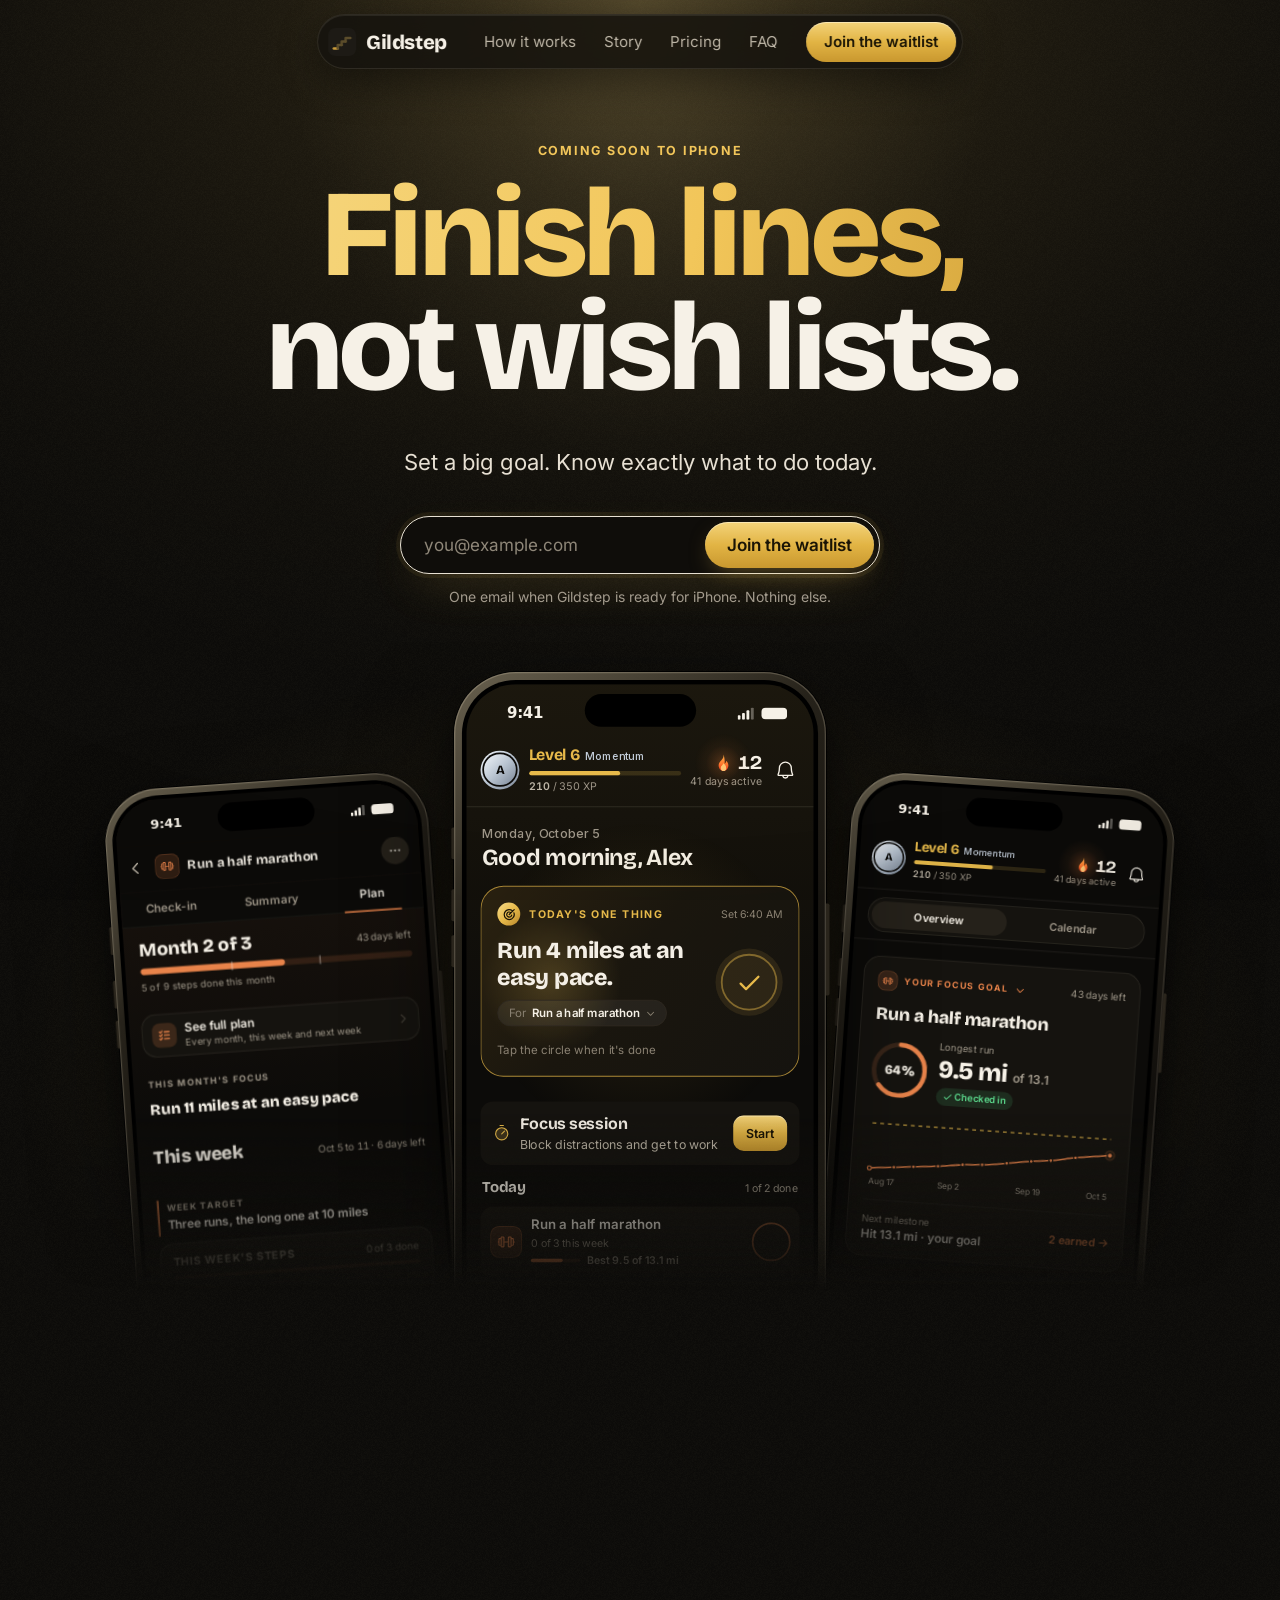
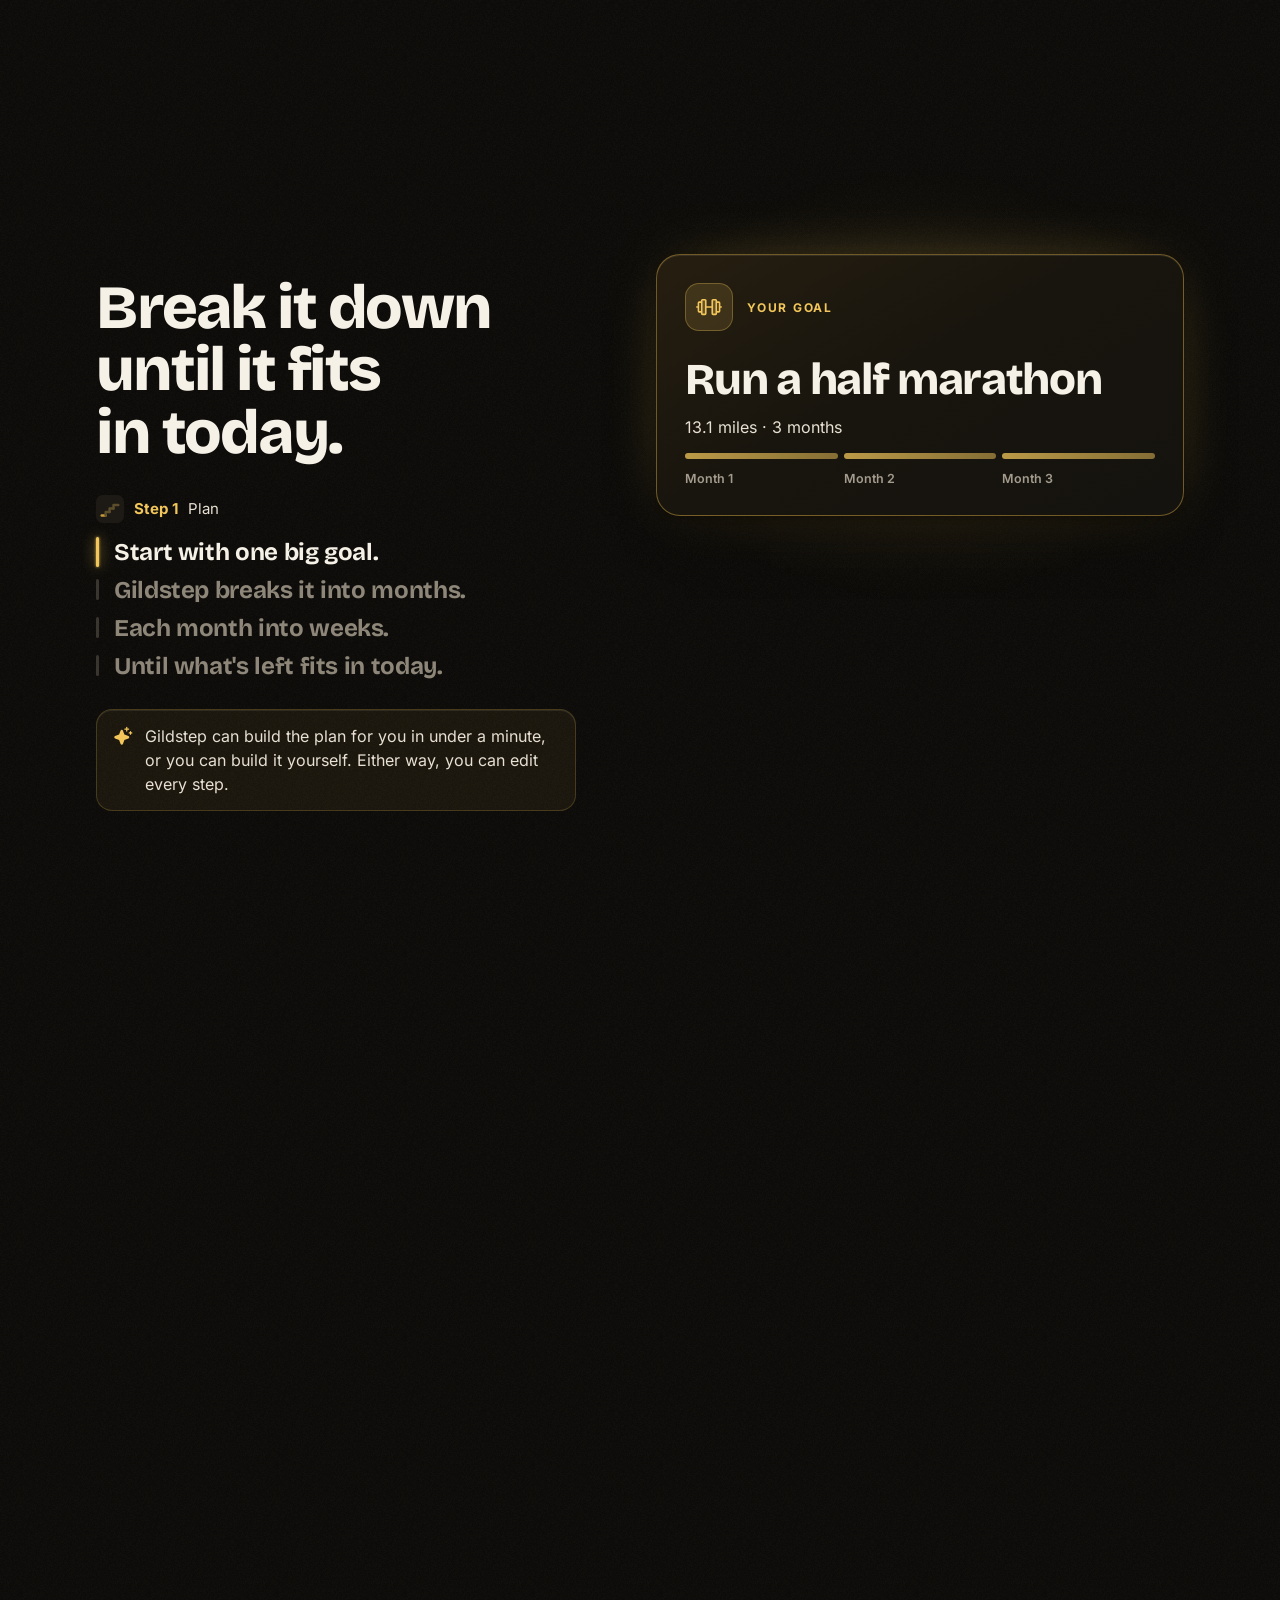
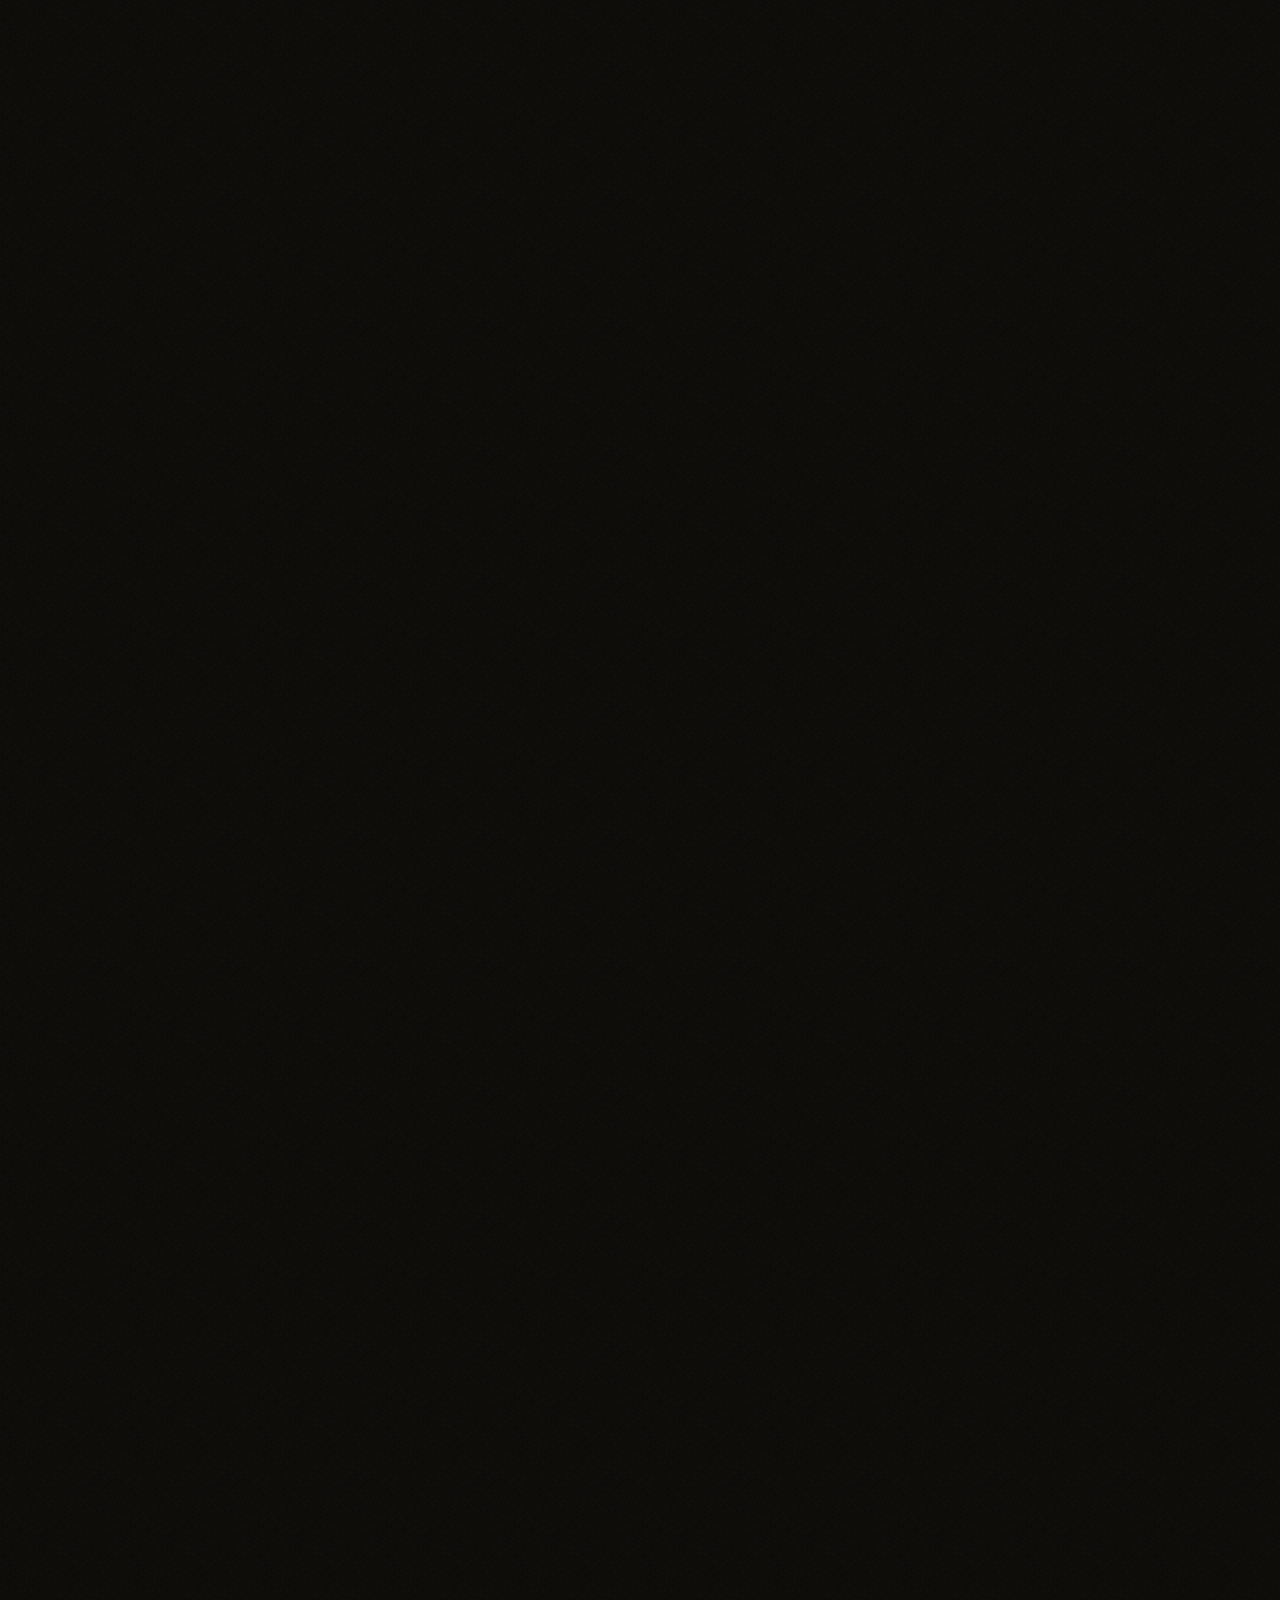
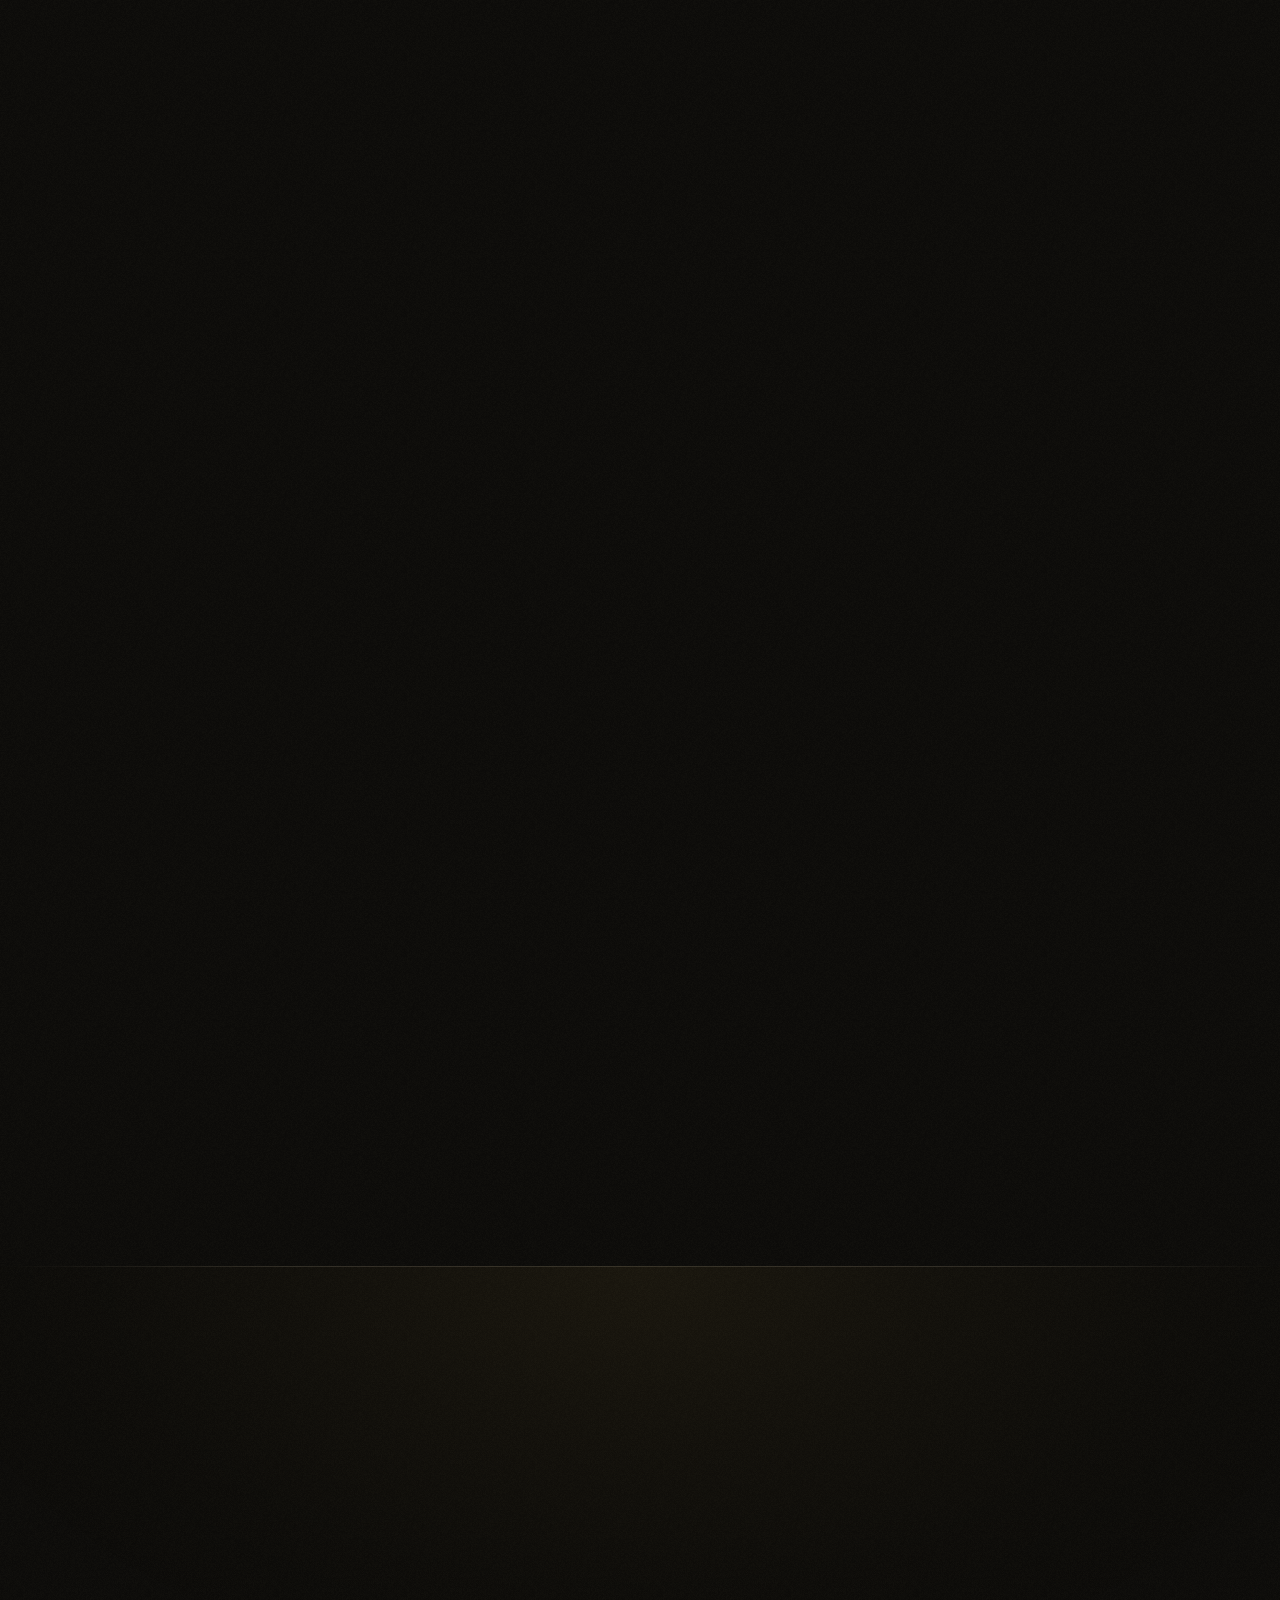
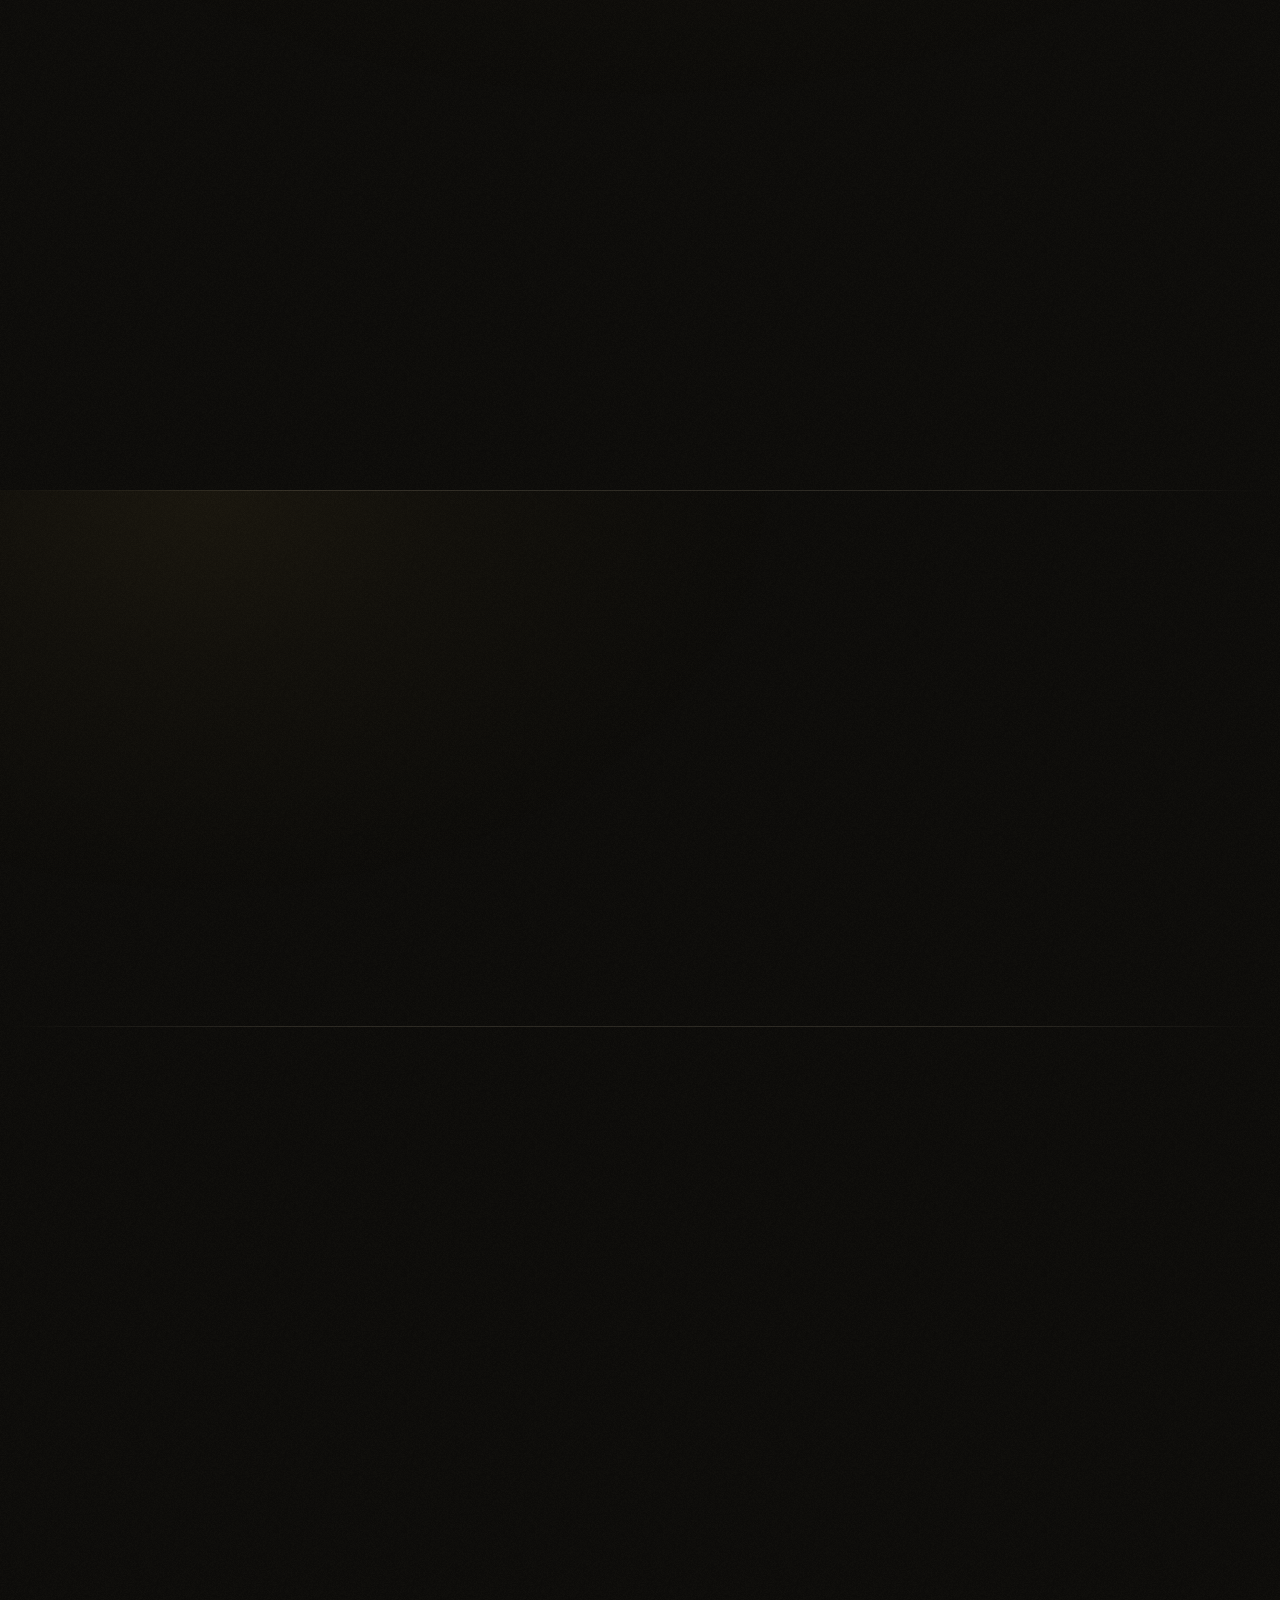
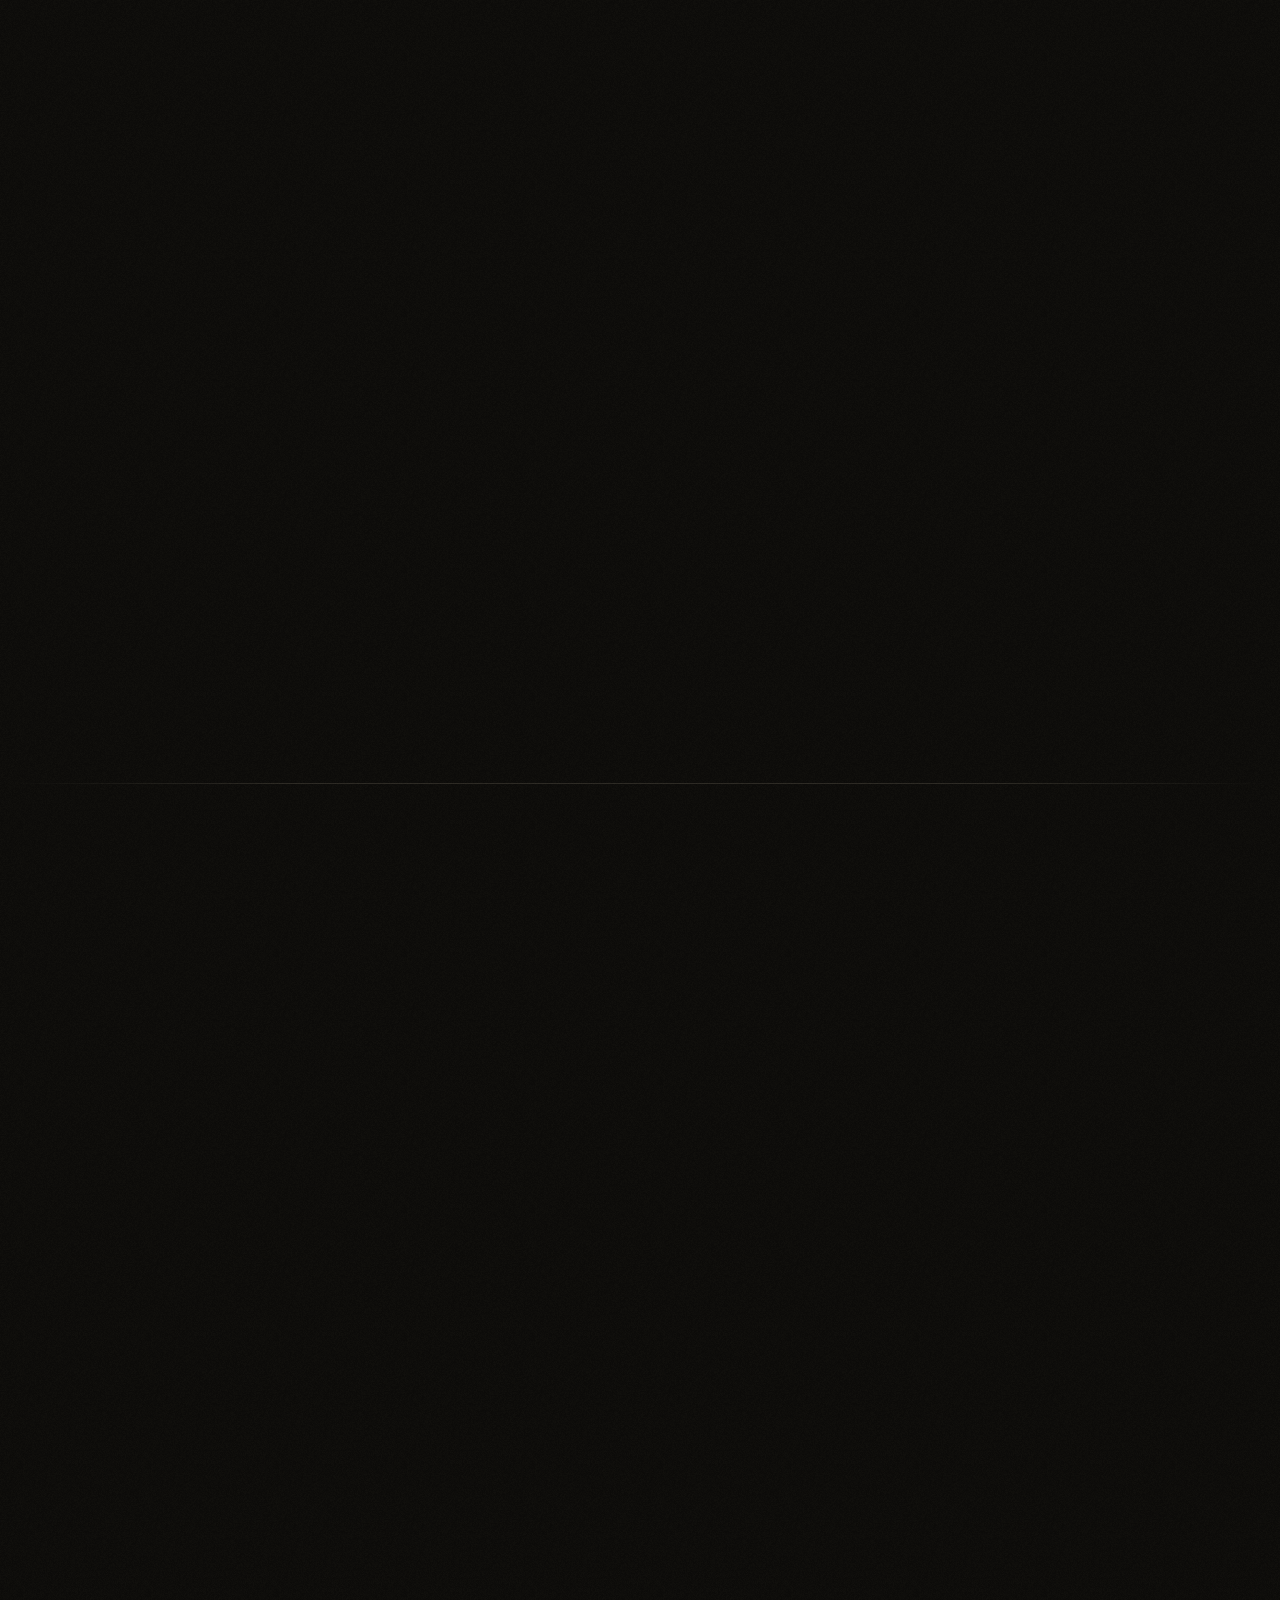
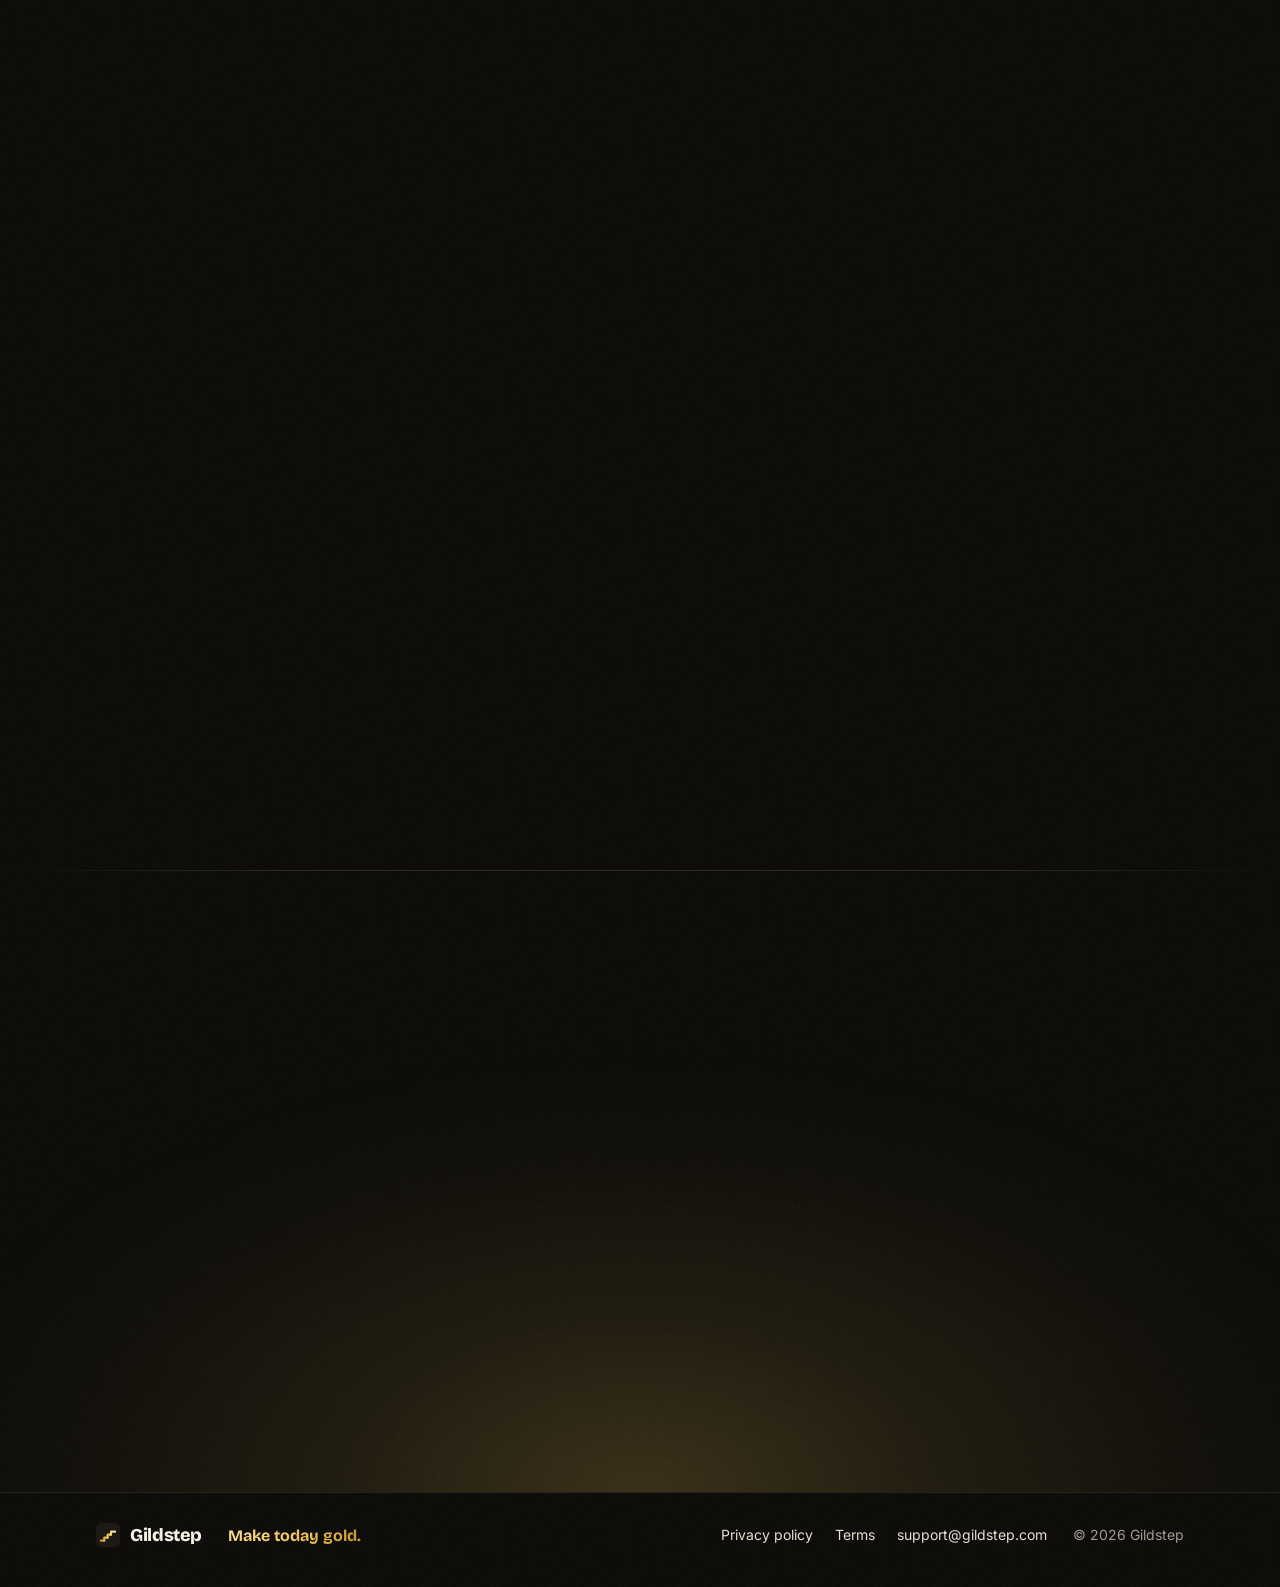
==== commit 72c6cf9b: "Phones: clean background, one whole hero phone; email links that copy Background. The film grain was" ====
--- a/index.html
+++ b/index.html
@@ -39,6 +39,7 @@
 <defs>
 <linearGradient id="g-mark" x1="0" y1="1" x2="1" y2="0"><stop offset="0" stop-color="#B8862B"/><stop offset="1" stop-color="#F7DC8A"/></linearGradient>
 <linearGradient id="g-leaf" x1="0" y1="0" x2="1" y2="1"><stop offset="0" stop-color="#F6D98A"/><stop offset="1" stop-color="#C8973A"/></linearGradient>
+<linearGradient id="g-tab" x1="0" y1="0" x2="0" y2="1"><stop offset="0" stop-color="#F8DC8C"/><stop offset="1" stop-color="#D49A30"/></linearGradient>
 <linearGradient id="g-ember" x1="0" y1="0" x2="0" y2="1"><stop offset="0" stop-color="#FFB347"/><stop offset=".55" stop-color="#FF7A2F"/><stop offset="1" stop-color="#E8331C"/></linearGradient>
 </defs>
 <!-- The app's own icons (Phosphor, at the weights the app uses) and its streak flame. -->
@@ -160,6 +161,15 @@
 <div class="m-row"><span class="m-cat s36"><svg><use href="#i-fitness"/></svg></span><div><b>Run a half marathon</b><small>0 of 3 this week</small><p class="m-metric"><i><i></i></i>Best 9.5 of 13.1 mi</p></div><span class="m-chk"></span></div>
 <div class="m-row done"><span class="m-cat s36 learn"><svg><use href="#i-book"/></svg></span><div><b>Read 12 books this year</b><small class="ok">Checked in</small><p class="m-add"><svg><use href="#i-plus"/></svg>Add details</p></div><span class="m-chk learn on"><svg><use href="#i-check"/></svg></span></div>
 </div>
+<!-- The app's tab bar. It shows where the phone is shown whole (phones);
+     the cropped hero on wider screens ends above it. -->
+<div class="m-tabs"><div class="m-tabbar">
+<span class="on"><svg viewBox="0 0 24 24"><path class="f" fill="url(#g-tab)" d="M6.5 18.5a5.5 5.5 0 0 1 11 0z"/><path d="M2.5 18.5h19M12 6.2v2.2M5.3 10.6l1.5 1.5M18.7 10.6l-1.5 1.5M8 21.5h8"/></svg>Today</span>
+<span><svg viewBox="0 0 24 24"><path d="M2.5 20 9 9.6l3.1 4.9 2.4-3.6 7 9.1zM9 9.6V3.4M9 3.9h4.4l-1.4 1.9 1.4 1.9H9z"/></svg>Goals</span>
+<span><svg viewBox="0 0 24 24"><rect x="3.5" y="13.5" width="4.6" height="6.5" rx="1.4"/><rect x="9.7" y="9" width="4.6" height="11" rx="1.4"/><rect x="15.9" y="4" width="4.6" height="16" rx="1.4"/></svg>Progress</span>
+<span><svg viewBox="0 0 24 24"><path d="M9.2 6.5V6a3.5 3.5 0 0 1 3.5-3.5h4.8A3.5 3.5 0 0 1 21 6v3a3.5 3.5 0 0 1-2.2 3.25V14.6L17 13.1"/><path d="M3 10.5a4 4 0 0 1 4-4h6a4 4 0 0 1 4 4v3a4 4 0 0 1-4 4H8.6L5 20.4v-3.3A4 4 0 0 1 3 13.5z"/></svg>Feed</span>
+<span><svg viewBox="0 0 24 24"><circle cx="12" cy="12" r="9.2"/><path d="M12 6.9a3.1 3.1 0 1 1 0 6.2 3.1 3.1 0 0 1 0-6.2zM6.5 18.4c1.2-2.3 3.2-3.5 5.5-3.5s4.3 1.2 5.5 3.5"/></svg>Profile</span>
+</div><i class="m-home"></i></div>
 </div><i class="island"></i></div>
 </div>
 
@@ -445,7 +455,7 @@
 </div>
 </div>
 <div class="cmp-foot">
-<p class="fine">Compared November 2026 from each app's App Store listing and website. Not affiliated with these apps. <span class="cmp-tell">Spot something out of date? <a href="mailto:support@gildstep.com">Tell us</a></span></p>
+<p class="fine"><span>Compared November 2026 from each app's App Store listing and website. Not affiliated with these apps.</span> <span class="cmp-tell">Spot something out of date? Tell us at <a href="mailto:support@gildstep.com">support@gildstep.com</a></span></p>
 <!-- The sources: closed until asked for. It is a .qa dropdown like the
      questions further down, so it opens the same way. -->
 <div class="qa cmp-more">
--- a/styles.css
+++ b/styles.css
@@ -46,14 +46,21 @@
   margin: 0; background: var(--bg); color: var(--text);
   font: 400 17px/1.55 var(--body); -webkit-font-smoothing: antialiased; overflow-x: hidden; overflow-x: clip;
 }
-/* Depth, over the whole page: a fine film grain in the page itself (cards
-   and phones sit crisp on top of it), and a gentle shading toward the
-   edges of the screen. Both still; neither takes a click. */
-body { background-image: url("data:image/svg+xml,%3Csvg xmlns=%27http://www.w3.org/2000/svg%27 width=%27240%27 height=%27240%27%3E%3Cfilter id=%27n%27 x=%270%27 y=%270%27 width=%27100%25%27 height=%27100%25%27%3E%3CfeTurbulence type=%27fractalNoise%27 baseFrequency=%27.85%27 numOctaves=%272%27 seed=%277%27 stitchTiles=%27stitch%27/%3E%3CfeColorMatrix values=%270 0 0 0 1  0 0 0 0 .95  0 0 0 0 .86  0 0 0 .12 -.05%27/%3E%3C/filter%3E%3Crect width=%27240%27 height=%27240%27 filter=%27url(%23n)%27/%3E%3C/svg%3E"); }
-body::before {
-  content: ""; position: fixed; inset: 0; z-index: 40; pointer-events: none;
-  background: radial-gradient(130% 100% at 50% 38%, rgba(0, 0, 0, 0) 55%, rgba(0, 0, 0, 0.14) 78%, rgba(0, 0, 0, 0.36) 100%);
-}
+/* Depth, on tablets and wider: a very fine film grain in the page itself
+   (cards and phones sit crisp on top of it), and a gentle shading toward
+   the edges of the screen. Both still; neither takes a click. The grain is
+   a tile with one speck per device pixel (tools/grain.py makes the three
+   densities), so it is sharp on any screen. Phones get neither: at their
+   size the page is cleanest plain. */
+@media (min-width: 768px) {
+  body { background-image: url("/assets/grain-1x.png"); background-size: 128px 128px; }
+  body::before {
+    content: ""; position: fixed; inset: 0; z-index: 40; pointer-events: none;
+    background: radial-gradient(130% 100% at 50% 38%, rgba(0, 0, 0, 0) 55%, rgba(0, 0, 0, 0.14) 78%, rgba(0, 0, 0, 0.36) 100%);
+  }
+}
+@media (min-width: 768px) and (-webkit-min-device-pixel-ratio: 1.01), (min-width: 768px) and (min-resolution: 1.01dppx) { body { background-image: url("/assets/grain-2x.png"); } }
+@media (min-width: 768px) and (-webkit-min-device-pixel-ratio: 2.01), (min-width: 768px) and (min-resolution: 2.01dppx) { body { background-image: url("/assets/grain-3x.png"); } }
 h1, h2, h3, p, ul, figure { margin: 0; }
 ul { padding: 0; list-style: none; }
 a { color: var(--gold-l); }
@@ -149,6 +156,8 @@
 .nav-links a.on { background: rgba(255, 240, 210, 0.07); }
 .nav .btn { box-shadow: inset 0 1px 0 rgba(255, 248, 225, 0.55); }
 @media (max-width: 899px) { .nav { width: calc(100% - 24px); } }
+/* a phone: a solid capsule, so nothing shows through it blurred */
+@media (max-width: 767px) { .nav { background: #15130f; -webkit-backdrop-filter: none; backdrop-filter: none; } }
 @media (min-width: 900px) { .nav-links { display: flex; } }
 
 /* ───────────── The iPhone and the app inside it ─────────────
@@ -215,6 +224,18 @@
 /* Today */
 .m-today::before { content: ""; position: absolute; inset: 0 0 auto; height: 420px; background: linear-gradient(rgba(230, 185, 74, 0.07), rgba(230, 185, 74, 0)); }
 .m-body { position: relative; padding: 20px 16px 0; }
+/* The app's tab bar (mobile/src/components/FloatingTabBar.tsx, icons from
+   tabIcons.tsx): a capsule floating over the screen's last 120 points, 12
+   in from the sides and 12 above the home indicator. It shows where the
+   phone is shown whole; the cropped hero ends above it. */
+.m-tabs { position: absolute; left: 0; right: 0; bottom: 0; height: 120px; background: linear-gradient(rgba(12, 11, 9, 0), rgba(12, 11, 9, 0.9) 55%, #0c0b09); }
+.m-tabbar { position: absolute; left: 12px; right: 12px; bottom: 46px; height: 68px; display: flex; align-items: flex-start; padding: 6px; border-radius: 26px; background: rgba(24, 21, 15, 0.94); border: 1px solid #332c20; box-shadow: 0 14px 22px rgba(0, 0, 0, 0.55); }
+.m-tabbar span { flex: 1; height: 56px; display: flex; flex-direction: column; align-items: center; justify-content: center; gap: 3px; border-radius: 20px; font: 600 10.5px/13px var(--body); letter-spacing: 0.105px; color: #7e7566; }
+.m-tabbar svg { width: 24px; height: 24px; fill: none; stroke: #8a8172; stroke-width: 1.9; stroke-linecap: round; stroke-linejoin: round; }
+.m-tabbar .on { background: rgba(242, 198, 90, 0.14); box-shadow: inset 0 0 0 1px rgba(242, 198, 90, 0.3); font-weight: 700; color: #f2c65a; }
+.m-tabbar .on svg { stroke: #f2c65a; stroke-width: 2; }
+.m-tabbar .on .f { stroke: none; }
+.m-home { position: absolute; left: 50%; bottom: 8px; width: 139px; height: 5px; margin-left: -69.5px; border-radius: 3px; background: #f6f1e7; }
 .m-greet { display: grid; gap: 1.75px; padding: 0 1.75px; }
 .m-date { font: 500 14px/19px var(--body); color: #9e9688; }
 .m-hello { font: 700 26px/31px var(--disp); letter-spacing: -0.5px; }
@@ -414,9 +435,13 @@
 h1 span { display: block; }
 .hero .lede { margin: clamp(18px, 2.4vw, 30px) auto clamp(26px, 3vw, 38px); max-width: 26em; text-wrap: balance; }
 .hero .cta { margin: 0 auto; }
-/* The three screens, bright and whole at the top, cropped under the part
-   worth reading, with a gentle fade at the bottom. --pm is the middle
-   phone's width; the crop and the side phones follow it. */
+/* A phone or a narrow tablet (under 768px): the Today screen alone, the
+   whole phone, centered. Three don't fit there, so the two side phones are
+   not drawn at all (display: none, and site.js leaves them alone).
+   From 768px: the three screens, bright and whole at the top, cropped under
+   the part worth reading, with a gentle fade at the bottom, sized so all
+   three fit inside the screen. --pm is the middle phone's width; the crop
+   and the side phones follow it. */
 .hero-phones {
   --pm: 290; position: relative; display: flex; justify-content: center; align-items: flex-start; margin-top: clamp(20px, 3vw, 34px); padding-top: 30px;
   height: calc(var(--pm) * 1.66px + 30px); overflow: hidden;
@@ -427,8 +452,15 @@
 .phone-side { --pw: calc(var(--pm) * 0.87); margin-top: calc(var(--pm) * 0.26px); }
 .phone-l { margin-right: calc(var(--pm) * -0.1px); transform: translate3d(0, var(--py, 0px), 0) rotate(-4deg); transform-origin: 100% 40%; }
 .phone-r { margin-left: calc(var(--pm) * -0.1px); transform: translate3d(0, var(--py, 0px), 0) rotate(4deg); transform-origin: 0 40%; }
+@media (max-width: 767px) {
+  .hero-phones { height: auto; overflow: visible; padding-bottom: 12px; -webkit-mask-image: none; mask-image: none; }
+  .phone-main { transform: none; }
+  .phone-side { display: none; }
+}
 @media (min-width: 560px) { .hero-phones { --pm: 320; } }
-@media (min-width: 720px) { .hero-phones { --pm: 340; } .phone-l { margin-right: calc(var(--pm) * -0.05px); } .phone-r { margin-left: calc(var(--pm) * -0.05px); } }
+@media (min-width: 768px) { .hero-phones { --pm: 262; } .phone-l { margin-right: calc(var(--pm) * -0.05px); } .phone-r { margin-left: calc(var(--pm) * -0.05px); } }
+@media (min-width: 900px) { .hero-phones { --pm: 310; } }
+@media (min-width: 960px) { .hero-phones { --pm: 340; } }
 @media (min-width: 1100px) { .hero-phones { --pm: 372; } .phone-l { margin-right: 10px; } .phone-r { margin-left: 10px; } }
 /* A calm arrival: one fade up, nothing bouncing. */
 @media (prefers-reduced-motion: no-preference) {
@@ -931,7 +963,8 @@
    open the same way). Source links stay quiet: muted, underlined on hover. */
 .cmp-foot { display: grid; gap: 14px; max-width: 560px; margin: 22px auto 0; }
 .cmp-foot .fine { max-width: none; }
-.cmp-tell { white-space: nowrap; }
+.cmp-foot .fine span { display: block; }
+.cmp-tell a { white-space: nowrap; }
 .cmp-more { --px: 20px; border-radius: 18px; }
 .qa.cmp-more summary { min-height: 52px; padding: 10px var(--px); }
 .cmp-more summary:focus-visible { border-radius: 14px; }
@@ -1087,6 +1120,17 @@
 /* ───────────── Reduce Motion: finished states, nothing moving ─────────────
    (The hold ring still fills: there the fill is the feedback, as in the app.) */
 @media (prefers-reduced-motion: no-preference) { html { scroll-behavior: smooth; } }
+/* "Email copied": said by site.js when an email link is clicked (the link
+   still opens the mail app; this is what you see if there isn't one). */
+.copied {
+  position: fixed; left: 50%; bottom: calc(env(safe-area-inset-bottom, 0px) + 22px); z-index: 70; display: flex; align-items: center; gap: 9px;
+  margin: 0; padding: 11px 18px 11px 15px; border-radius: 999px; background: #25211a; border: 1px solid var(--line-x); box-shadow: 0 14px 36px rgba(0, 0, 0, 0.55), var(--edge);
+  font-weight: 600; font-size: 15px; line-height: 1.2; color: var(--ink); white-space: nowrap; pointer-events: none;
+  opacity: 0; visibility: hidden; transform: translate(-50%, 10px); transition: opacity 0.2s ease, transform 0.35s var(--out), visibility 0s 0.35s;
+}
+.copied.on { opacity: 1; visibility: visible; transform: translate(-50%, 0); transition-delay: 0s; }
+.copied::before { content: ""; width: 11px; height: 6px; margin: -3px 2px 0; border-left: 2px solid var(--gold); border-bottom: 2px solid var(--gold); transform: rotate(-45deg); }
+
 @media (prefers-reduced-motion: reduce) {
   *, *::before, *::after { animation: none !important; transition: none !important; }
   .hold .arc { transition: stroke-dashoffset 0.2s linear !important; }
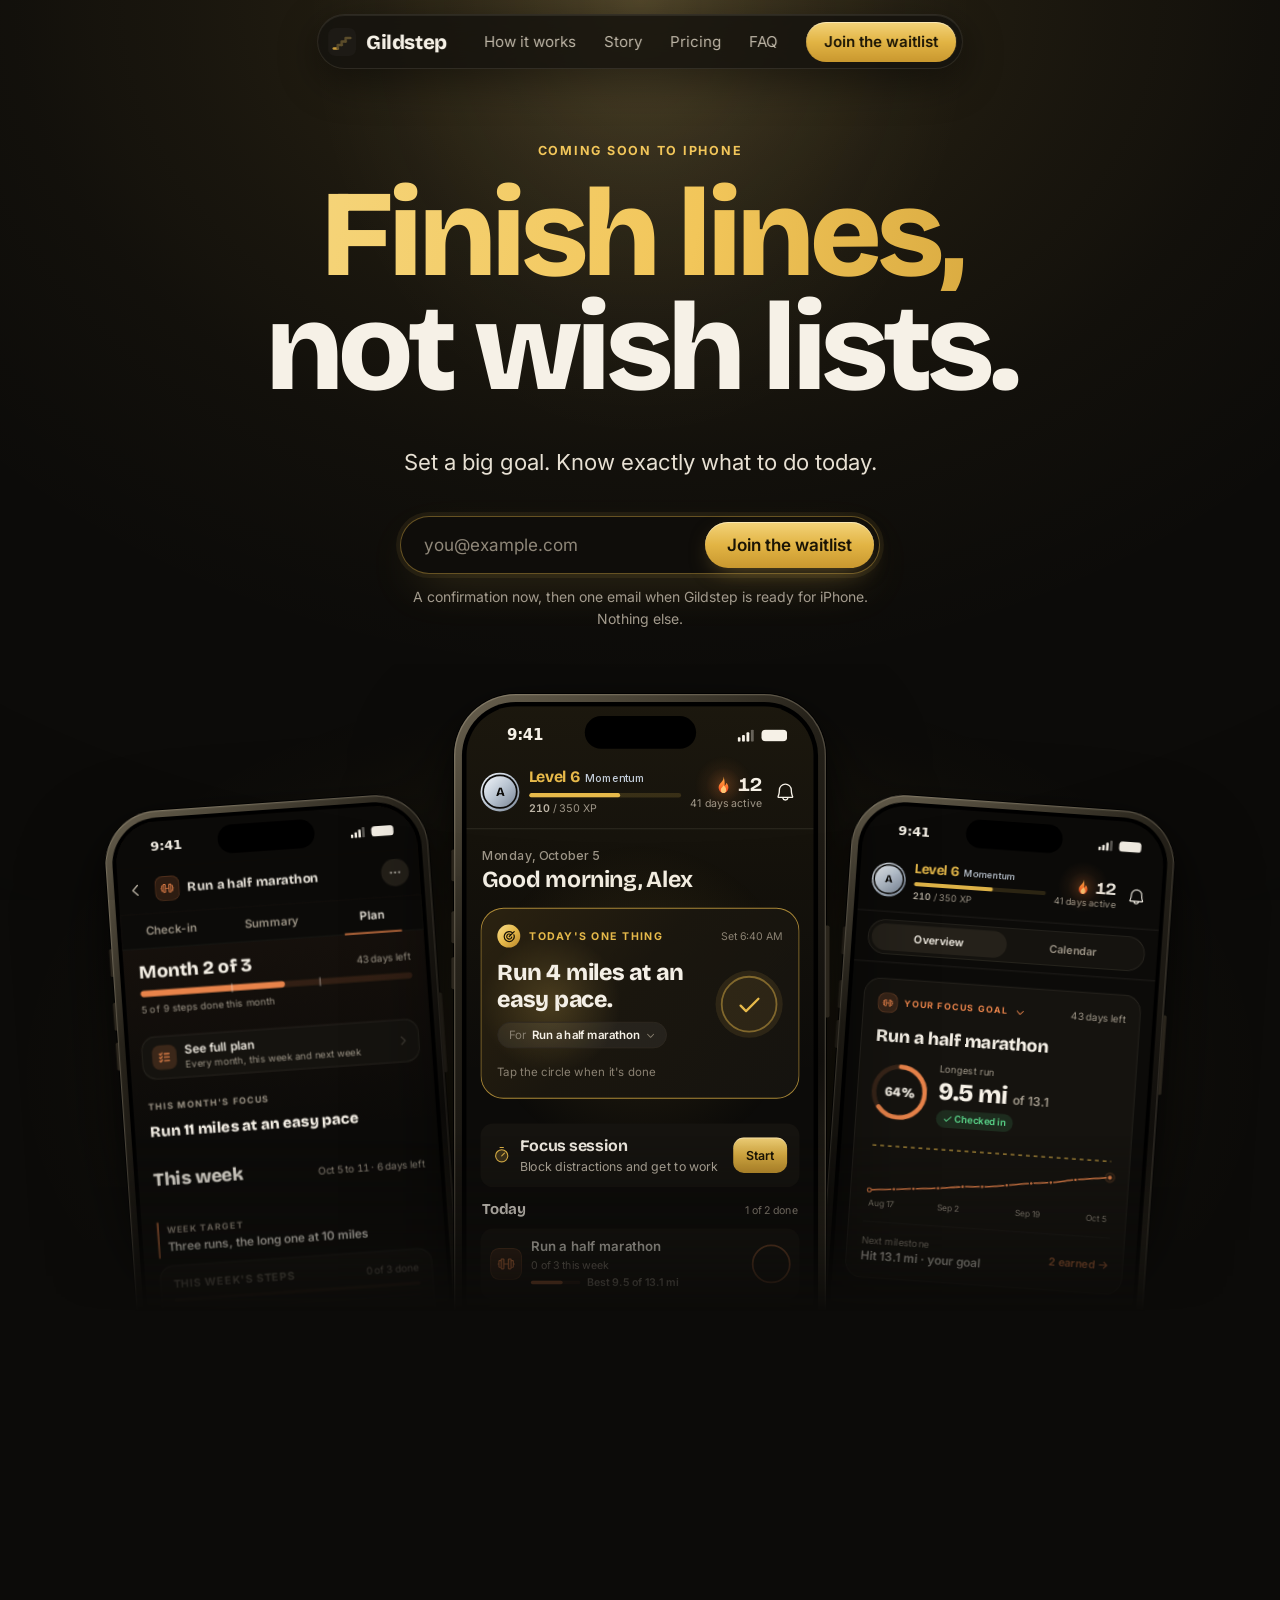
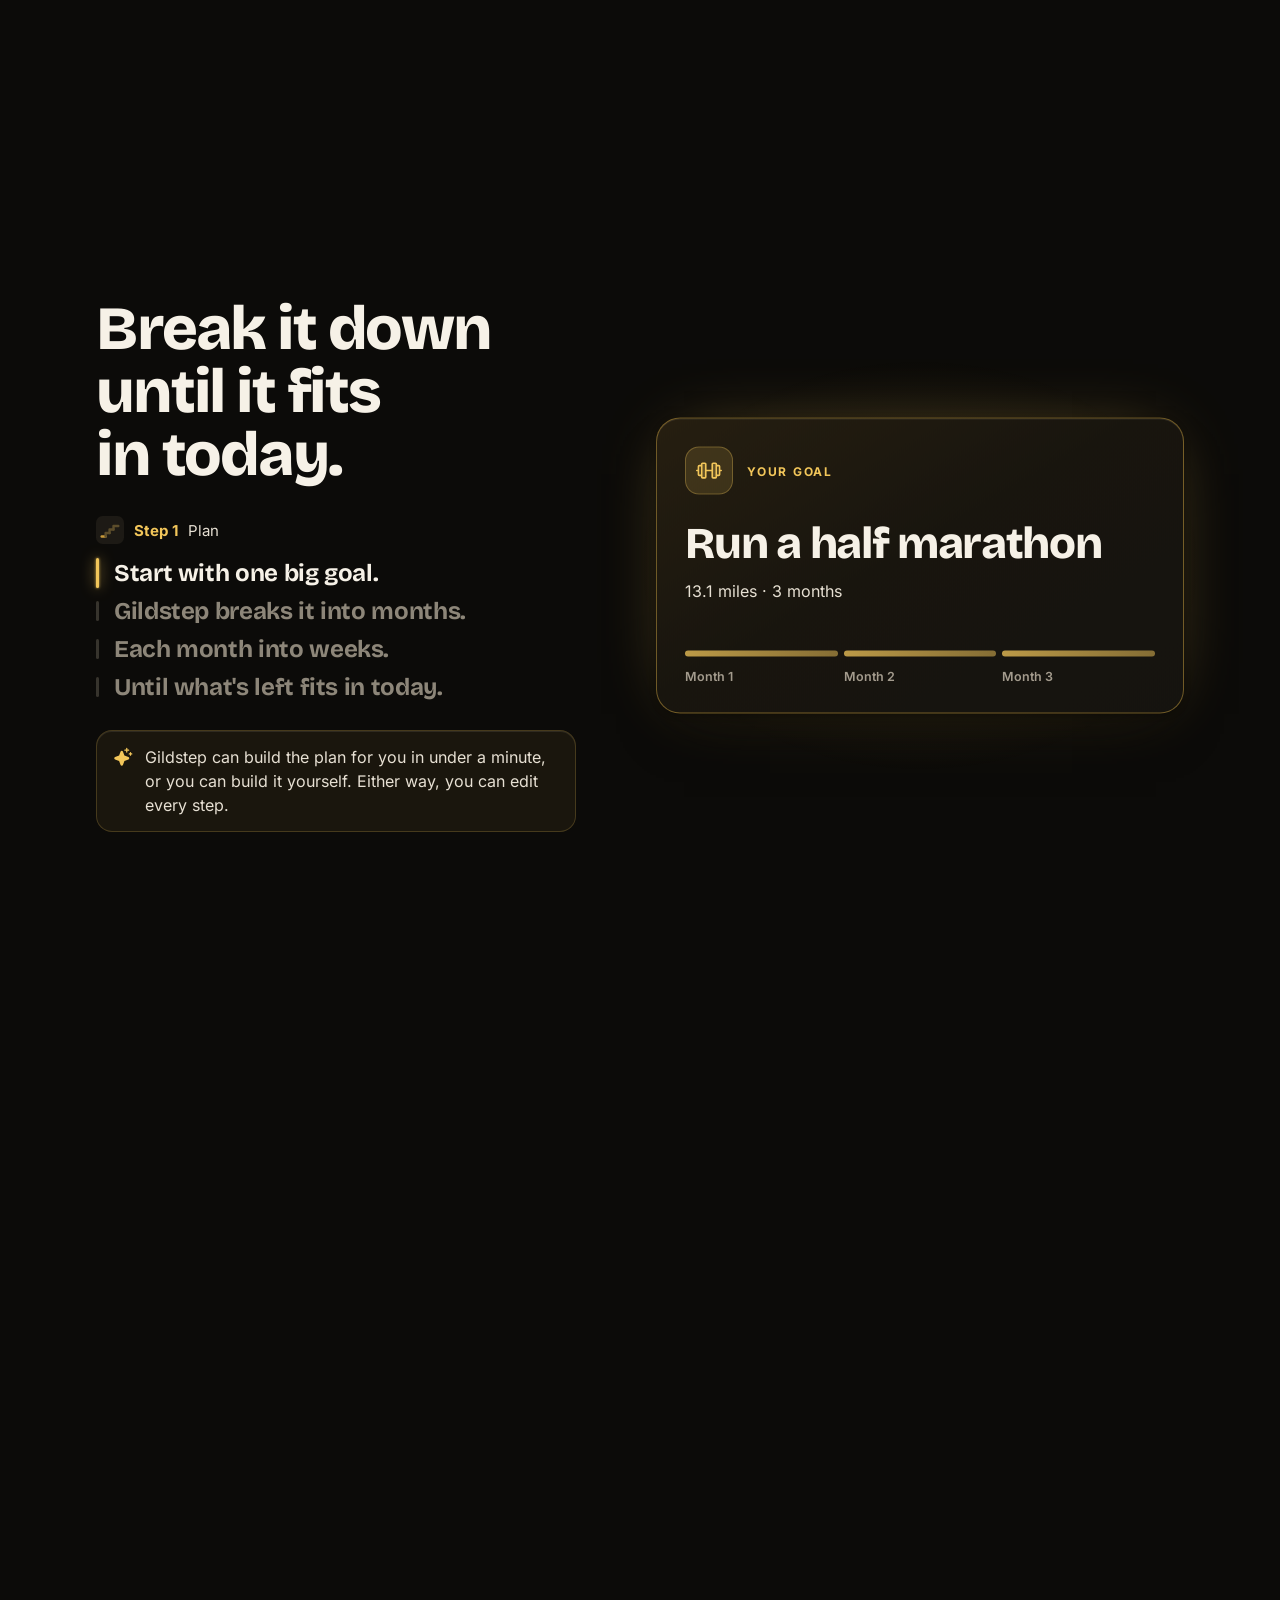
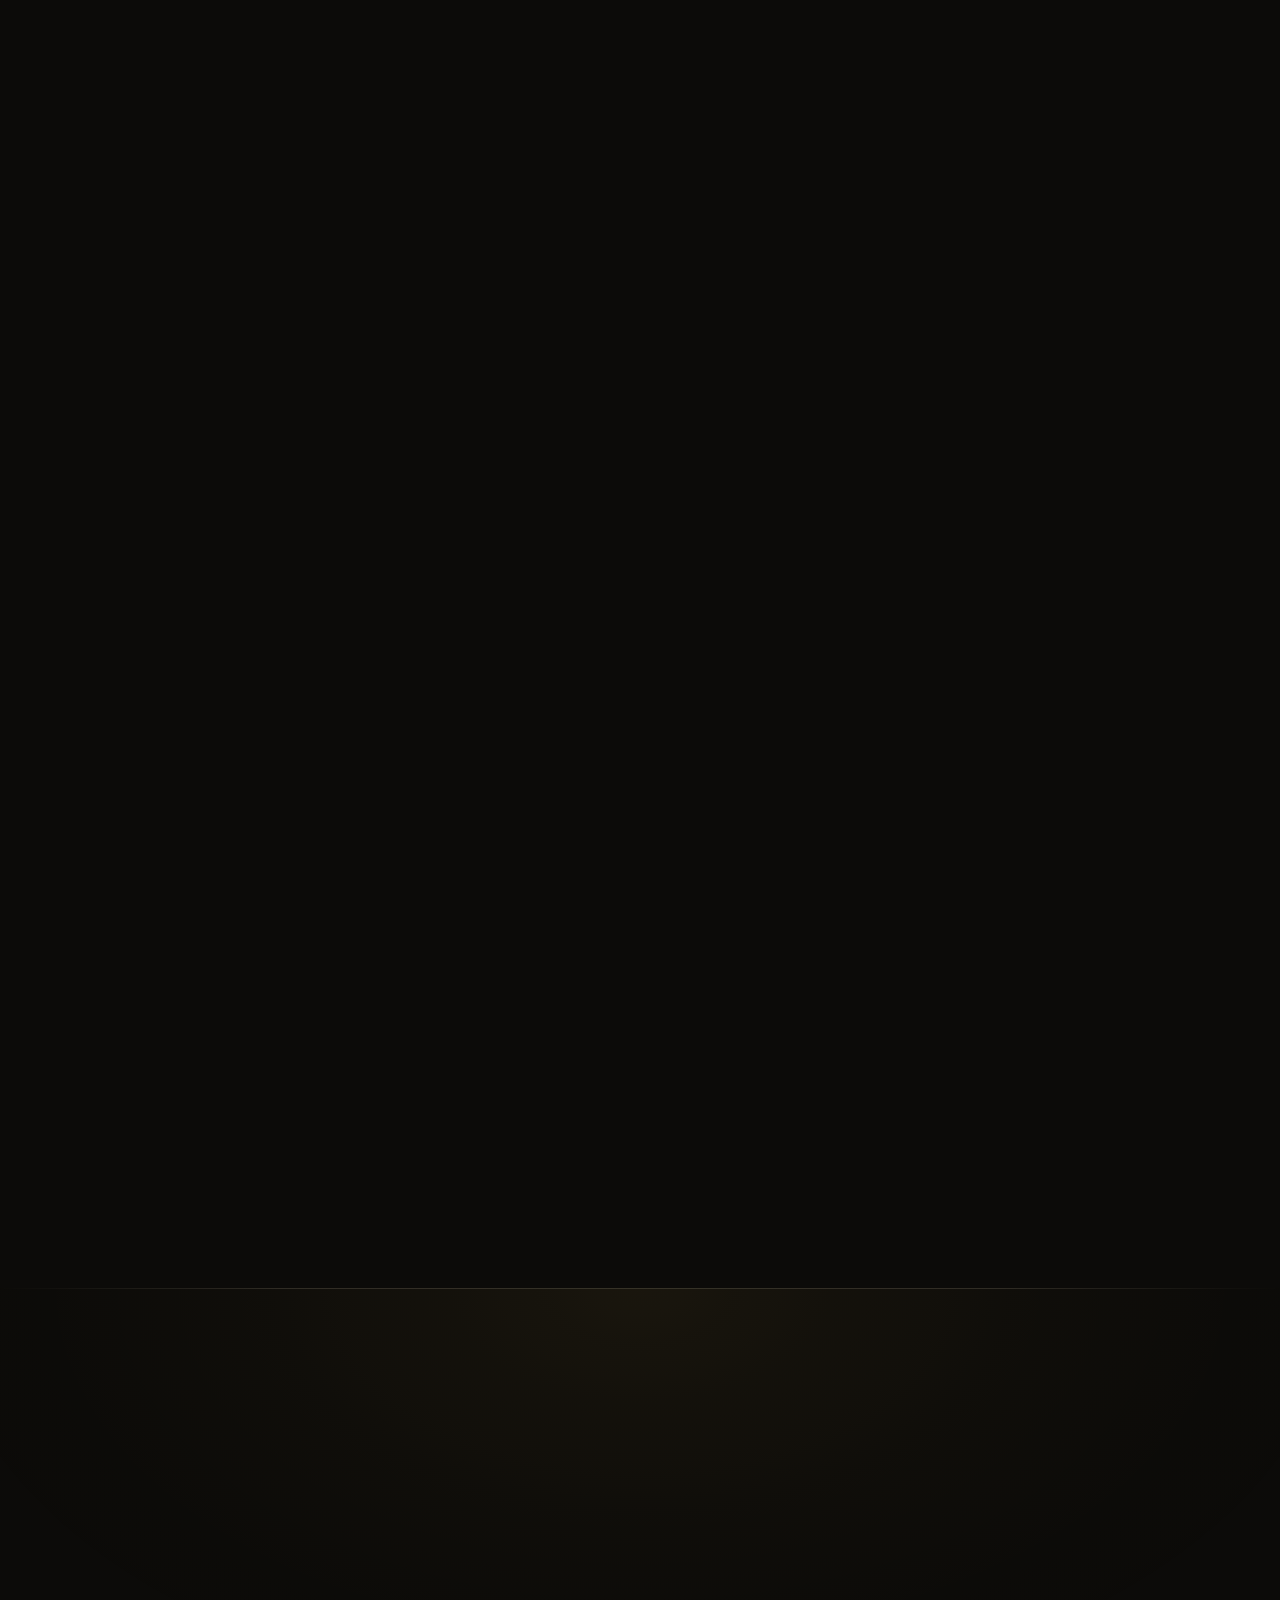
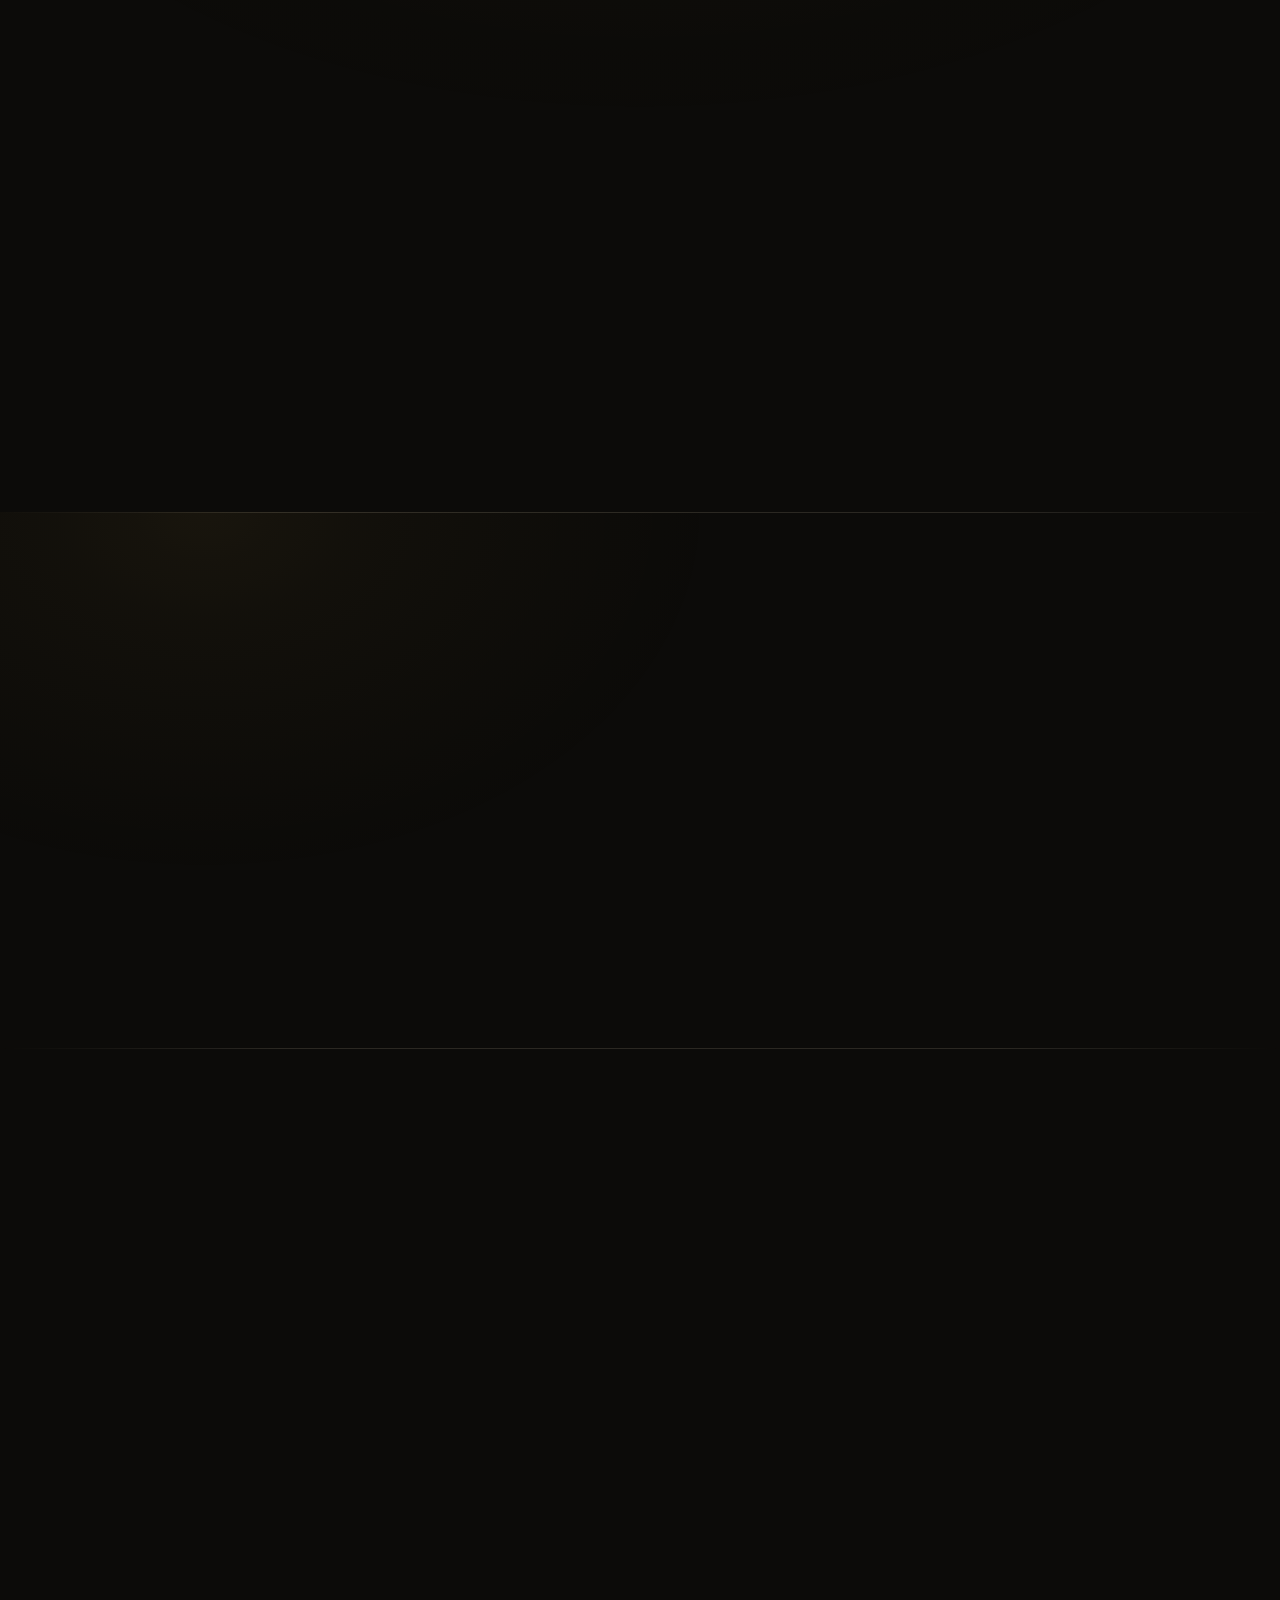
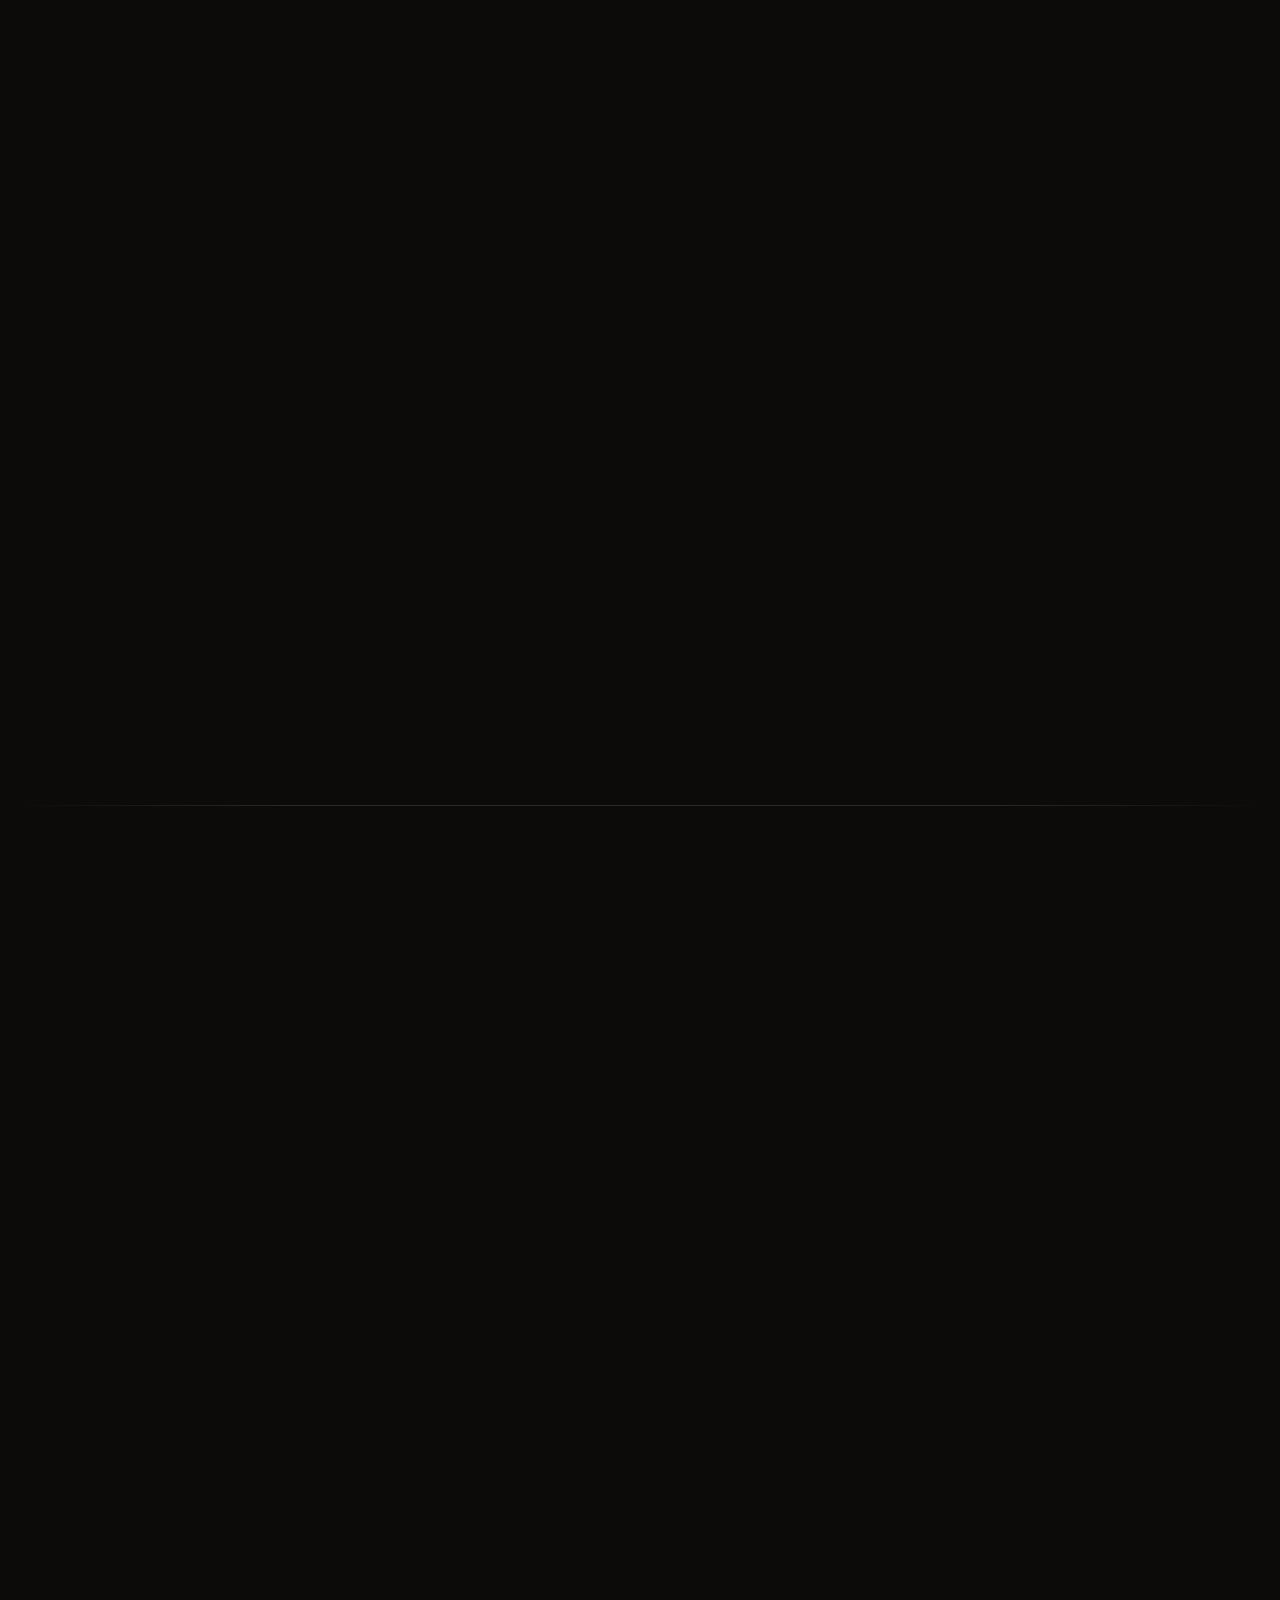
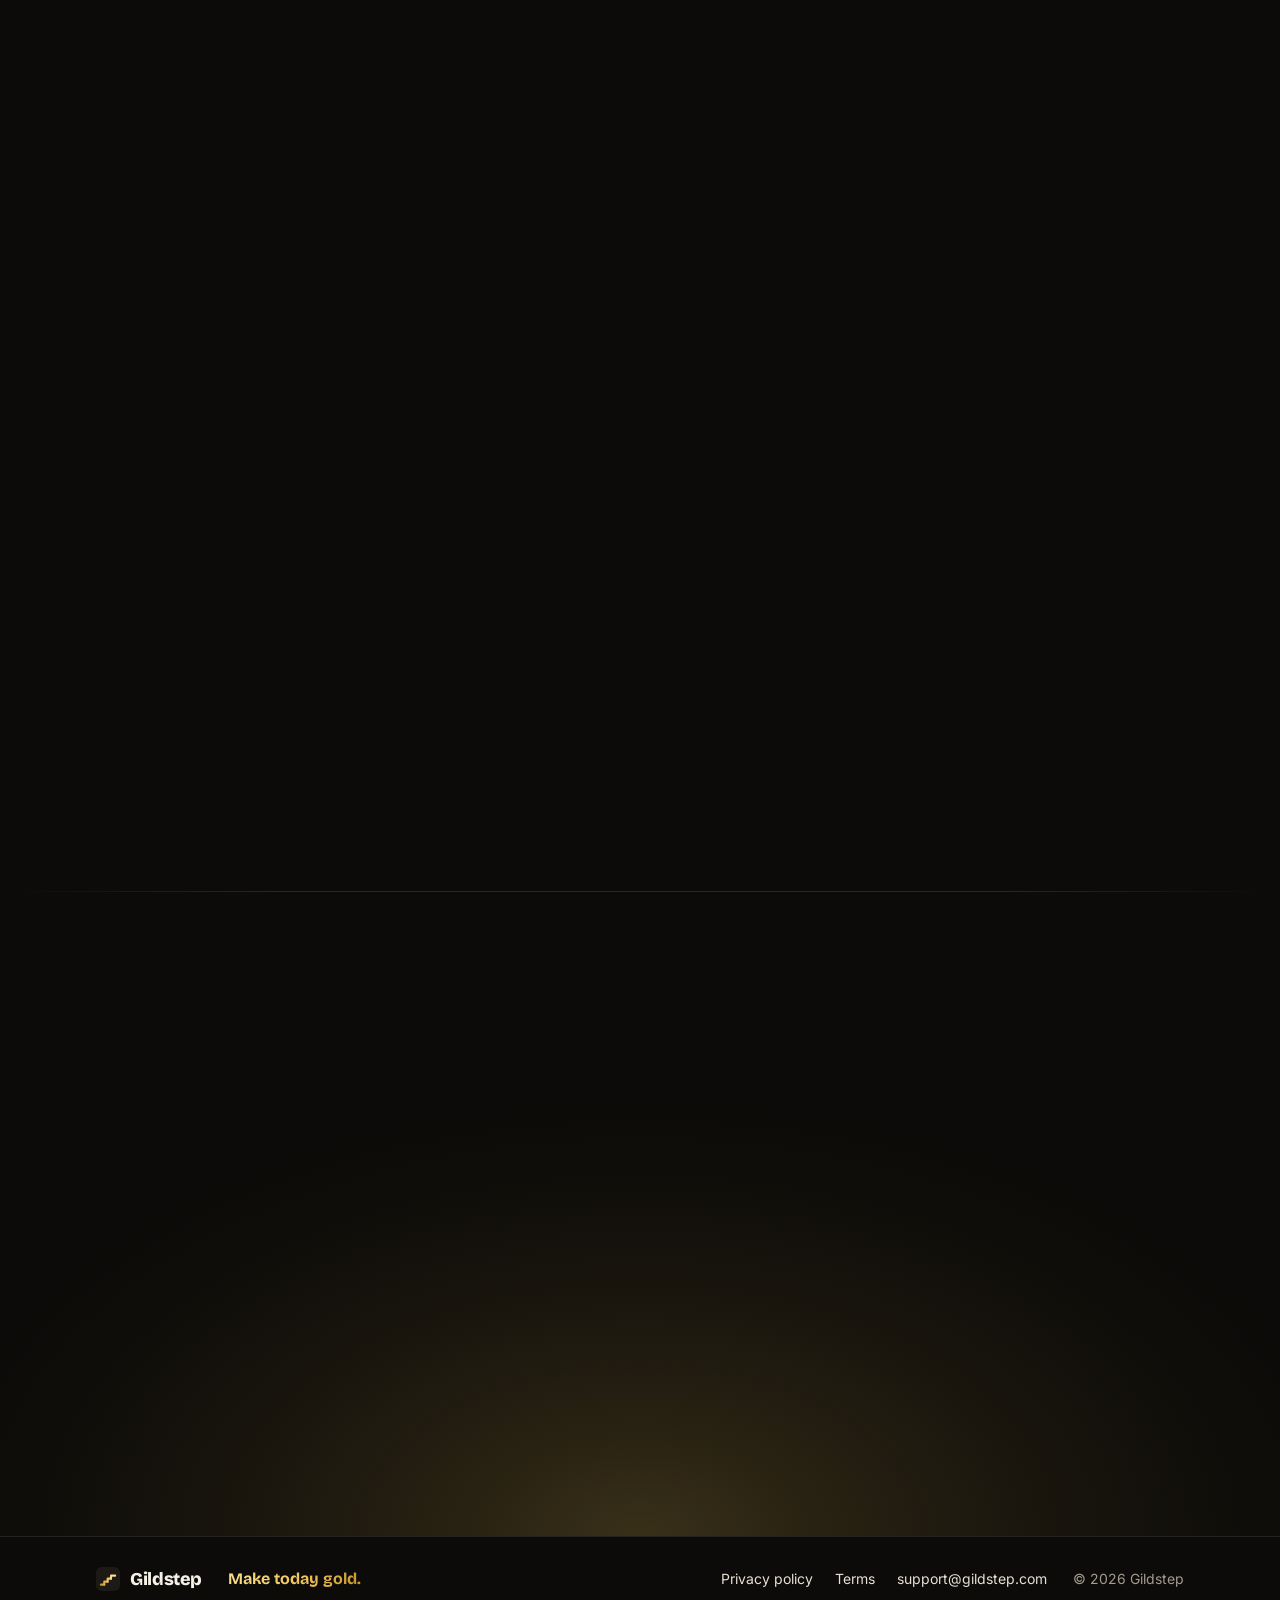
==== commit 3e0b1501: "Waitlist email: unsubscribe page, privacy policy, notes mention the confirmation" ====
--- a/index.html
+++ b/index.html
@@ -90,7 +90,7 @@
 <button class="btn" type="submit" data-track="waitlist_hero">Join the waitlist</button>
 </form>
 <p class="msg" role="status" aria-live="polite" data-mode="waitlist"></p>
-<p class="note" data-mode="waitlist">One email when Gildstep is ready for iPhone. Nothing else.</p>
+<p class="note" data-mode="waitlist">A confirmation now, then one email when Gildstep is ready for iPhone. Nothing else.</p>
 <a class="btn btn-lg" data-mode="beta" data-link="beta" data-track="beta_hero">Join the beta</a>
 <p class="note" data-mode="beta">Free on iPhone through Apple's TestFlight.</p>
 <a class="badge" data-mode="store" data-link="store" data-track="appstore_hero"><img src="/assets/app-store-badge.svg" alt="Download on the App Store" width="180" height="60" loading="lazy"></a>
@@ -533,7 +533,7 @@
 <details><summary><h3>What happens to my data?</h3><svg aria-hidden="true"><use href="#i-down"/></svg></summary><div class="a"><p>Your goals, check-ins and One Things are private to you. Other people only see what you choose to share to the Feed and your profile card. Nothing is sold or used for ads, and you can export everything or delete your account from the app. The details are in the <a href="/privacy/">privacy policy</a>.</p></div></details>
 <details><summary><h3>Can I cancel anytime?</h3><svg aria-hidden="true"><use href="#i-down"/></svg></summary><div class="a"><p>Yes. Premium is a subscription through Apple, so you cancel in your iPhone's Settings and keep Premium until the end of the period you paid for. Everything in Free stays free.</p></div></details>
 <!-- The last question follows /config.js: the waitlist, the beta, or the App Store. -->
-<details data-mode="waitlist"><summary><h3>How do I join the beta?</h3><svg aria-hidden="true"><use href="#i-down"/></svg></summary><div class="a"><p><a href="#join">Join the waitlist</a> on this page. You'll get one email when Gildstep is ready for your iPhone, and nothing else.</p></div></details>
+<details data-mode="waitlist"><summary><h3>How do I join the beta?</h3><svg aria-hidden="true"><use href="#i-down"/></svg></summary><div class="a"><p><a href="#join">Join the waitlist</a> on this page. You'll get a confirmation, then one email when Gildstep is ready for your iPhone, and nothing else.</p></div></details>
 <details data-mode="beta"><summary><h3>How do I join the beta?</h3><svg aria-hidden="true"><use href="#i-down"/></svg></summary><div class="a"><p><a data-link="beta" data-track="beta_faq">Join the beta on TestFlight</a>. The link opens Apple's TestFlight app, where you install Gildstep on your iPhone. The beta is free.</p></div></details>
 <details data-mode="store"><summary><h3>How do I get it?</h3><svg aria-hidden="true"><use href="#i-down"/></svg></summary><div class="a"><p>Gildstep is on the App Store for iPhone. <a data-link="store" data-track="appstore_faq">Download it on the App Store</a>.</p></div></details>
 </div>
@@ -556,7 +556,7 @@
 <button class="btn" type="submit" data-track="waitlist_join">Join the waitlist</button>
 </form>
 <p class="msg" role="status" aria-live="polite" data-mode="waitlist"></p>
-<p class="note" data-mode="waitlist">One email when Gildstep is ready for iPhone. Nothing else.</p>
+<p class="note" data-mode="waitlist">A confirmation now, then one email when Gildstep is ready for iPhone. Nothing else.</p>
 <a class="btn btn-lg" data-mode="beta" data-link="beta" data-track="beta_join">Join the beta</a>
 <p class="note" data-mode="beta">Free on iPhone through Apple's TestFlight.</p>
 <a class="badge" data-mode="store" data-link="store" data-track="appstore_join"><img src="/assets/app-store-badge.svg" alt="Download on the App Store" width="180" height="60" loading="lazy"></a>
--- a/styles.css
+++ b/styles.css
@@ -46,21 +46,15 @@
   margin: 0; background: var(--bg); color: var(--text);
   font: 400 17px/1.55 var(--body); -webkit-font-smoothing: antialiased; overflow-x: hidden; overflow-x: clip;
 }
-/* Depth, on tablets and wider: a very fine film grain in the page itself
-   (cards and phones sit crisp on top of it), and a gentle shading toward
-   the edges of the screen. Both still; neither takes a click. The grain is
-   a tile with one speck per device pixel (tools/grain.py makes the three
-   densities), so it is sharp on any screen. Phones get neither: at their
-   size the page is cleanest plain. */
+/* Depth, on tablets and wider: a gentle shading toward the edges of the
+   screen. Still, and it takes no click. The page background itself is one
+   flat color with soft gold light over it: no grain or noise anywhere. */
 @media (min-width: 768px) {
-  body { background-image: url("/assets/grain-1x.png"); background-size: 128px 128px; }
   body::before {
     content: ""; position: fixed; inset: 0; z-index: 40; pointer-events: none;
-    background: radial-gradient(130% 100% at 50% 38%, rgba(0, 0, 0, 0) 55%, rgba(0, 0, 0, 0.14) 78%, rgba(0, 0, 0, 0.36) 100%);
+    background: radial-gradient(130% 100% at 50% 38%, rgba(0, 0, 0, 0) 55%, rgba(0, 0, 0, 0.0166) 60%, rgba(0, 0, 0, 0.0438) 65%, rgba(0, 0, 0, 0.0773) 70%, rgba(0, 0, 0, 0.1157) 75%, rgba(0, 0, 0, 0.1581) 80%, rgba(0, 0, 0, 0.2041) 85%, rgba(0, 0, 0, 0.2532) 90%, rgba(0, 0, 0, 0.3053) 95%, rgba(0, 0, 0, 0.36) 100%);
   }
 }
-@media (min-width: 768px) and (-webkit-min-device-pixel-ratio: 1.01), (min-width: 768px) and (min-resolution: 1.01dppx) { body { background-image: url("/assets/grain-2x.png"); } }
-@media (min-width: 768px) and (-webkit-min-device-pixel-ratio: 2.01), (min-width: 768px) and (min-resolution: 2.01dppx) { body { background-image: url("/assets/grain-3x.png"); } }
 h1, h2, h3, p, ul, figure { margin: 0; }
 ul { padding: 0; list-style: none; }
 a { color: var(--gold-l); }
@@ -125,7 +119,66 @@
 .note.gap { margin-bottom: 22px; }
 .msg { font-size: 15px; }
 .msg:empty { display: none; }
-.msg.ok { color: var(--ok); } .msg.err { color: var(--bad); }
+/* A signup that failed: said beside the form in plain words, with an ember
+   mark, and the field's edge turns ember until the email is edited. */
+.msg.err { display: flex; align-items: flex-start; justify-content: center; gap: 9px; color: var(--text); text-align: left; }
+.msg.err::before { content: "!"; flex: none; display: grid; place-items: center; width: 20px; height: 20px; margin-top: 1.5px; border-radius: 50%; background: rgba(255, 122, 47, 0.16); border: 1px solid rgba(255, 150, 70, 0.65); color: var(--ember-l); font: 700 12px/1 var(--body); }
+.msg.err::before { content: "!" / ""; }
+.invite .msg.err { justify-content: flex-start; }
+.invite .msg.done { align-self: flex-start; }
+.form.bad input[type="email"] { border-color: rgba(255, 138, 60, 0.8); }
+@media (min-width: 480px) {
+  .form.bad, .form.bad:focus-within { border-color: rgba(255, 138, 60, 0.8); }
+  .form.bad input[type="email"] { border-color: transparent; }
+}
+/* Joined: the form gives way to this, a gold check and "You're on the
+   list", for the rest of the visit. */
+.msg.done { align-self: center; display: inline-flex; align-items: center; gap: 10px; min-height: 48px; padding: 0 20px 0 14px; border-radius: 999px; background: #0f0d0a; border: 1px solid rgba(242, 198, 90, 0.3); box-shadow: var(--edge); color: var(--ink); font-weight: 600; font-size: 16px; line-height: 1.2; }
+.msg.done svg { flex: none; width: 24px; height: 24px; padding: 5px; border-radius: 50%; background: rgba(242, 198, 90, 0.14); border: 1px solid rgba(242, 198, 90, 0.4); fill: var(--gold); }
+/* Focus lands here when the card closes. It is a status, not a control,
+   so it takes no focus ring. */
+.msg.done:focus { outline: 0; }
+
+/* ───────────── "You're on the list" ─────────────
+   The thank-you card that opens over the dimmed page after a signup
+   (site.js builds it). The dialog is the dimmed layer, so a tap anywhere
+   outside the card lands on it and closes it. */
+.thanks { position: fixed; inset: 0; width: 100%; height: 100%; max-width: none; max-height: none; margin: 0; padding: 20px 16px; border: 0; background: rgba(6, 5, 4, 0.76); color: var(--text); overflow: hidden; }
+.thanks[open] { display: grid; place-items: center; }
+.thanks::backdrop { background: none; }
+.thanks-card {
+  position: relative; width: 100%; max-width: 380px; padding: 36px 28px 28px; border-radius: 28px; text-align: center; overflow: hidden;
+  background: radial-gradient(120% 70% at 50% 0%, rgba(242, 198, 90, 0.13), rgba(242, 198, 90, 0.1) 14%, rgba(242, 198, 90, 0.072) 28%, rgba(242, 198, 90, 0.048) 42%, rgba(242, 198, 90, 0.028) 56%, rgba(242, 198, 90, 0.013) 70%, rgba(242, 198, 90, 0.004) 85%, rgba(242, 198, 90, 0) 100%), var(--card);
+  border: 1px solid rgba(242, 198, 90, 0.26); box-shadow: var(--edge), 0 40px 90px -30px #000, 0 0 70px -24px rgba(242, 198, 90, 0.3);
+}
+/* The gold accent: a fine line of light along the card's top edge. */
+.thanks-card::before { content: ""; position: absolute; left: 14%; right: 14%; top: 0; height: 1px; background: linear-gradient(90deg, rgba(247, 220, 138, 0), rgba(247, 220, 138, 0.85) 50%, rgba(247, 220, 138, 0)); }
+.thanks .thanks-mark { display: block; width: 60px; height: 60px; margin: 0 auto 22px; border-radius: 14px; box-shadow: 0 0 0 1px rgba(242, 198, 90, 0.34), 0 14px 30px -12px rgba(242, 198, 90, 0.5); }
+.thanks .thanks-mark rect { fill: #0f0d0a; }
+.thanks h2 { font-size: 30px; line-height: 1.05; letter-spacing: -0.03em; margin-bottom: 10px; }
+.thanks p { max-width: 17em; margin: 0 auto 26px; font-size: 16.5px; line-height: 1.5; color: var(--text); text-wrap: balance; }
+.thanks .btn { width: 100%; }
+@media (max-width: 359px) { .thanks-card { padding: 30px 20px 22px; } .thanks h2 { font-size: 27px; } }
+/* A phone on its side: the card drops the mark so it still fits. */
+@media (max-height: 420px) {
+  .thanks-card { padding: 22px 24px 20px; }
+  .thanks .thanks-mark { display: none; }
+  .thanks p { margin-bottom: 18px; }
+}
+/* It fades in and rises a little, and the mark's four steps gild one after
+   another. With Reduce Motion it is simply there. */
+@media (prefers-reduced-motion: no-preference) {
+  .thanks[open] { animation: thanks-dim 0.28s ease both; }
+  .thanks[open] .thanks-card { animation: thanks-in 0.5s var(--out) both; }
+  .thanks[open] .thanks-mark path { animation: thanks-gild 0.5s ease both; }
+  .thanks[open] .thanks-mark .s1 { animation-delay: 0.18s; } .thanks[open] .thanks-mark .s2 { animation-delay: 0.3s; } .thanks[open] .thanks-mark .s3 { animation-delay: 0.42s; } .thanks[open] .thanks-mark .s4 { animation-delay: 0.54s; }
+  .thanks.closing[open] { animation: thanks-out 0.17s ease both; }
+  .thanks.closing[open] .thanks-card { animation: none; }
+}
+@keyframes thanks-dim { from { background-color: rgba(6, 5, 4, 0); } }
+@keyframes thanks-in { from { opacity: 0; transform: translateY(16px) scale(0.985); } }
+@keyframes thanks-gild { from { stroke: #5c4d2b; } }
+@keyframes thanks-out { to { opacity: 0; } }
 .badge { align-self: center; display: inline-block; border-radius: 10px; }
 .badge img { display: block; height: 60px; width: auto; }
 
@@ -311,7 +364,10 @@
 @keyframes pop { 0% { transform: scale(0.7); } 22% { transform: scale(1.18); } 55% { transform: scale(0.96); } 100% { transform: none; } }
 @keyframes ember-ring { 0% { opacity: 0.8; transform: scale(0.6); } 100% { opacity: 0; transform: scale(1.9); } }
 @keyframes spark { 0% { opacity: 1; transform: rotate(var(--a)) translateX(0) scale(1); } 100% { opacity: 0; transform: rotate(var(--a)) translateX(var(--d)) scale(0.4); } }
-@keyframes xp-float { 0% { opacity: 0; transform: translateY(-4px); } 45% { opacity: 1; transform: translateY(-18px); } 100% { opacity: 0; transform: translateY(-32px); } }
+/* --xr is how far "+20 XP" may rise: site.js measures the room between the
+   circle and the "Set 6:40 AM" above it, so the two never cross (a one-line
+   title leaves less room than a two-line one). */
+@keyframes xp-float { 0% { opacity: 0; transform: translateY(calc(var(--xr, 7px) * -0.125)); } 45% { opacity: 1; transform: translateY(calc(var(--xr, 7px) * -0.56)); } 100% { opacity: 0; transform: translateY(calc(var(--xr, 7px) * -1)); } }
 
 /* the rest of Today: the focus card and the day's check-ins (no borders,
    as in the app) */
@@ -429,7 +485,7 @@
 
 /* ───────────── 1. Hero ───────────── */
 .hero { position: relative; padding: clamp(112px, 11vw, 150px) 0 0; text-align: center; overflow: hidden; }
-.hero-light { position: absolute; inset: 0; pointer-events: none; background: radial-gradient(28% 36% at 50% 0%, rgba(255, 226, 150, 0.16), rgba(255, 226, 150, 0.06) 45%, rgba(255, 226, 150, 0) 100%), radial-gradient(76% 56% at 50% 0%, rgba(242, 198, 90, 0.17), rgba(242, 198, 90, 0.07) 40%, rgba(242, 198, 90, 0.02) 72%, rgba(242, 198, 90, 0) 100%); }
+.hero-light { position: absolute; inset: 0; pointer-events: none; background: radial-gradient(28% 36% at 50% 0%, rgba(255, 226, 150, 0.16), rgba(255, 226, 150, 0.1439) 6%, rgba(255, 226, 150, 0.1283) 12%, rgba(255, 226, 150, 0.1135) 18%, rgba(255, 226, 150, 0.0974) 25%, rgba(255, 226, 150, 0.0827) 32%, rgba(255, 226, 150, 0.0679) 40%, rgba(255, 226, 150, 0.0555) 48%, rgba(255, 226, 150, 0.0433) 56%, rgba(255, 226, 150, 0.0314) 64%, rgba(255, 226, 150, 0.0205) 72%, rgba(255, 226, 150, 0.0112) 80%, rgba(255, 226, 150, 0.0043) 88%, rgba(255, 226, 150, 0.0011) 94%, rgba(255, 226, 150, 0) 100%), radial-gradient(76% 56% at 50% 0%, rgba(242, 198, 90, 0.17), rgba(242, 198, 90, 0.1523) 6%, rgba(242, 198, 90, 0.1354) 12%, rgba(242, 198, 90, 0.1195) 18%, rgba(242, 198, 90, 0.1022) 25%, rgba(242, 198, 90, 0.0863) 32%, rgba(242, 198, 90, 0.07) 40%, rgba(242, 198, 90, 0.0551) 48%, rgba(242, 198, 90, 0.0413) 56%, rgba(242, 198, 90, 0.0293) 64%, rgba(242, 198, 90, 0.02) 72%, rgba(242, 198, 90, 0.0121) 80%, rgba(242, 198, 90, 0.005) 88%, rgba(242, 198, 90, 0.0014) 94%, rgba(242, 198, 90, 0) 100%); }
 .hero-copy { position: relative; }
 h1 { font-size: clamp(46px, 9.6vw, 128px); line-height: 0.93; letter-spacing: -0.045em; padding-bottom: 0.08em; }
 h1 span { display: block; }
@@ -447,7 +503,7 @@
   height: calc(var(--pm) * 1.66px + 30px); overflow: hidden;
   -webkit-mask-image: linear-gradient(#000 0, #000 72%, rgba(0, 0, 0, 0.55) 88%, rgba(0, 0, 0, 0) 100%); mask-image: linear-gradient(#000 0, #000 72%, rgba(0, 0, 0, 0.55) 88%, rgba(0, 0, 0, 0) 100%);
 }
-.hero-phones::before { content: ""; position: absolute; left: 50%; top: 0; width: calc(var(--pm) * 3.4px); height: calc(var(--pm) * 2.2px); margin-left: calc(var(--pm) * -1.7px); background: radial-gradient(closest-side, rgba(242, 198, 90, 0.2), rgba(242, 198, 90, 0.09) 40%, rgba(242, 198, 90, 0.03) 72%, rgba(242, 198, 90, 0)); pointer-events: none; }
+.hero-phones::before { content: ""; position: absolute; left: 50%; top: 0; width: calc(var(--pm) * 3.4px); height: calc(var(--pm) * 2.2px); margin-left: calc(var(--pm) * -1.7px); background: radial-gradient(closest-side, rgba(242, 198, 90, 0.2), rgba(242, 198, 90, 0.181) 6%, rgba(242, 198, 90, 0.1628) 12%, rgba(242, 198, 90, 0.1455) 18%, rgba(242, 198, 90, 0.1264) 25%, rgba(242, 198, 90, 0.1086) 32%, rgba(242, 198, 90, 0.09) 40%, rgba(242, 198, 90, 0.0727) 48%, rgba(242, 198, 90, 0.0566) 56%, rgba(242, 198, 90, 0.0422) 64%, rgba(242, 198, 90, 0.03) 72%, rgba(242, 198, 90, 0.0185) 80%, rgba(242, 198, 90, 0.0078) 88%, rgba(242, 198, 90, 0.0022) 94%, rgba(242, 198, 90, 0) 100%); pointer-events: none; }
 .phone-main { --pw: var(--pm); z-index: 2; transform: translate3d(0, var(--py, 0px), 0); }
 .phone-side { --pw: calc(var(--pm) * 0.87); margin-top: calc(var(--pm) * 0.26px); }
 .phone-l { margin-right: calc(var(--pm) * -0.1px); transform: translate3d(0, var(--py, 0px), 0) rotate(-4deg); transform-origin: 100% 40%; }
@@ -503,7 +559,7 @@
 .lines li::before { content: ""; position: absolute; left: 0; top: 0.2em; bottom: 0.2em; width: 2.5px; border-radius: 2px; background: var(--gold); }
 
 .stage { position: relative; --c: 22px; }
-.stage-glow { position: absolute; left: -20px; right: -20px; top: 0; height: 440px; margin-top: -220px; background: radial-gradient(closest-side, rgba(242, 198, 90, 0.17), rgba(242, 198, 90, 0.075) 40%, rgba(242, 198, 90, 0.024) 72%, rgba(242, 198, 90, 0)); pointer-events: none; transform: translateY(50%); display: none; }
+.stage-glow { position: absolute; left: -20px; right: -20px; top: 0; height: 440px; margin-top: -220px; background: radial-gradient(closest-side, rgba(242, 198, 90, 0.17), rgba(242, 198, 90, 0.1535) 6%, rgba(242, 198, 90, 0.1377) 12%, rgba(242, 198, 90, 0.1227) 18%, rgba(242, 198, 90, 0.1063) 25%, rgba(242, 198, 90, 0.091) 32%, rgba(242, 198, 90, 0.075) 40%, rgba(242, 198, 90, 0.0602) 48%, rgba(242, 198, 90, 0.0464) 56%, rgba(242, 198, 90, 0.0341) 64%, rgba(242, 198, 90, 0.024) 72%, rgba(242, 198, 90, 0.0147) 80%, rgba(242, 198, 90, 0.0062) 88%, rgba(242, 198, 90, 0.0017) 94%, rgba(242, 198, 90, 0) 100%); pointer-events: none; transform: translateY(50%); display: none; }
 .tree { position: relative; display: grid; gap: var(--c); }
 .lv { position: relative; }
 .links { position: absolute; left: 0; top: 0; width: 100%; height: 100%; overflow: visible; pointer-events: none; }
@@ -527,8 +583,11 @@
 .tile em { font-style: normal; font-weight: 700; font-size: 10px; letter-spacing: 0.08em; text-transform: uppercase; color: var(--gold); }
 .tile b { font: 700 clamp(13px, 1.5vw, 16px)/1.25 var(--disp); letter-spacing: -0.01em; color: var(--ink); overflow-wrap: break-word; }
 .wk b { font-size: clamp(12.5px, 1.3vw, 14.5px); text-wrap: balance; }
-/* A week is labelled the way the app labels it: by its dates, or "This week". */
+/* A week is labelled the way the app labels it: by its dates, or "This
+   week". The label has a row of its own above the step; neither row can
+   shrink under its words, so one is never drawn over the other. */
 .wk { align-content: stretch; grid-template-rows: auto 1fr auto; }
+.wk b { align-self: start; }
 .wk small { display: block; white-space: normal; min-height: 30px; font-size: 12px; line-height: 15px; }
 .wk small span { display: block; white-space: nowrap; }
 .wk small em { display: block; font-size: min(11.5px, 3.05vw); letter-spacing: 0; text-transform: none; white-space: nowrap; }
@@ -570,7 +629,7 @@
   .stage-glow { left: -36px; right: -36px; }
   .lv-months, .lv-weeks { --tg: 10px; }
   .tile { padding: 14px 14px 16px; }
-  .wk small { min-height: 0; line-height: 16px; }
+  .wk small { min-height: 16px; line-height: 16px; }
   .wk small span { display: inline; }
   .wk small em { font-size: inherit; }
   .wk small .wk-d { display: none; }
@@ -593,7 +652,10 @@
    --wp) once it has split. Rows sit where they end up (--y1 to --y3); the
    whole tree slides to stay centred as it grows (--S is its full height),
    and --k scales it to fit a short screen. site.js measures --oth, the
-   One Thing card's height, and sets --k. */
+   One Thing card's height, and sets --k. It also measures the tiles: the
+   month and week heights below are the least they can be, and site.js
+   raises them (fitRow) to what the tallest tile's label, text and bar
+   need, so a row's tiles stay the same height and nothing overlaps. */
 .pin .how { height: 400vh; padding: 0; margin-top: min(0px, calc((660px - 100vh) / 2)); }
 .pin .finish { margin-top: min(0px, calc((660px - 100vh) / 2)); }
 .pin .how-pin { position: sticky; top: 0; height: 100vh; height: 100svh; display: grid; align-items: center; }
@@ -641,7 +703,7 @@
 .pin .g-ico { left: var(--gx); top: 20px; width: 40px; height: 40px; border-radius: 12px; transform-origin: 0 0; transition: transform 0.9s var(--move); }
 .pin .g-ico svg { width: 22px; height: 22px; }
 .pin .ge1 .g-ico { transform: translate(-6px, -8px) scale(0.75); }
-.pin .g-label { left: 70px; top: 32px; transition: opacity 0.35s ease; }
+.pin .g-label { left: 70px; top: 32px; transition: opacity 0.35s ease 0.4s; }
 /* the title steps aside first, then rises and shrinks beside the icon
    (and the other way round going back), so the two never cross */
 .pin .g-title { left: var(--gx); top: 90px; font-size: 28px; line-height: 1.05; white-space: nowrap; transition: transform 0.5s var(--move) 0.4s; }
@@ -649,34 +711,43 @@
 .pin .ge1 .g-title { transform: translateX(34px); transition-delay: 0s; }
 .pin .ge1 .g-title span { transform: translateY(-72px) scale(0.607); }
 .pin .g-meta { left: var(--gx); top: 128px; font-size: 14.5px; white-space: nowrap; transition: opacity 0.35s ease; }
-.pin .g-split { left: var(--gx); right: var(--gx); bottom: 46px; width: auto; transition: opacity 0.35s ease; }
-.pin .g-months { display: flex; gap: 6px; left: var(--gx); right: var(--gx); bottom: 20px; font: 600 12px/16px var(--body); color: var(--ink3); transition: opacity 0.35s ease; }
+.pin .g-split { left: var(--gx); right: var(--gx); bottom: 46px; width: auto; transition: opacity 0.35s ease 0.55s; }
+.pin .g-months { display: flex; gap: 6px; left: var(--gx); right: var(--gx); bottom: 20px; font: 600 12px/16px var(--body); color: var(--ink3); transition: opacity 0.35s ease 0.55s; }
 .pin .g-months span { flex: 1; }
 .pin .ge1 .g-label, .pin .ge1 .g-meta, .pin .ge1 .g-split, .pin .ge1 .g-months { opacity: 0; }
+/* Going back, the label and the card's foot wait for the title to come
+   down and the card to grow, so they never cross it on the way. */
+.pin .ge1 .g-label, .pin .ge1 .g-split, .pin .ge1 .g-months { transition-delay: 0s; }
 
 /* months: under the goal until it lifts, then three */
 .mo:nth-child(1), .wk:nth-child(1) { --i: 0; } .mo:nth-child(2), .wk:nth-child(2) { --i: 1; } .mo:nth-child(3), .wk:nth-child(3) { --i: 2; } .wk:nth-child(4) { --i: 3; }
 .wk:nth-child(1) { --d: 2; } .wk:nth-child(2) { --d: 1; } .wk:nth-child(3) { --d: 0; } .wk:nth-child(4) { --d: 1; }
 .pin .tile { overflow: hidden; transition: height 0.8s var(--move), opacity 0.5s var(--out), transform 0.9s var(--out), border-color 0.5s ease, box-shadow 0.5s ease; }
 .pin .tile b, .pin .t-split, .pin .t-prog, .pin .wk small > :nth-child(2) { transition: opacity 0.35s ease; }
-.pin .t-split, .pin .t-prog { position: absolute; left: 10px; right: 10px; bottom: 12px; margin: 0; }
-.pin .wk .t-prog { left: 8px; right: 8px; }
+/* A tile's bar is its last row, at its foot: when the tile is short the
+   bar is pushed out of sight under the words, never drawn across them. */
+.pin .mo { align-content: stretch; grid-template-rows: auto 1fr auto; }
+.pin .mo b { align-self: start; }
 .pin .mo { height: var(--mf); opacity: 0; transform: translate(calc((1 - var(--i)) * 8px), 10px) scale(1.04, 1); }
 .pin .mo b { font-size: 13px; }
 .pin .ge1 .mo { opacity: 1; transform: none; transition-delay: 0.12s; }
 .pin .ge2 .mo { height: var(--mp); transition-delay: 0s; }
 .pin .ge2 .mo:not(.now) { opacity: 0.55; }
 .pin .ge2 .mo .t-split, .pin .ge2 .mo b { opacity: 0; }
-/* weeks: out of this month */
-.pin .wk { height: var(--wf); opacity: 0; transform: translate(calc((1.5 - var(--i)) * (100% + var(--tg, 8px))), calc(-0.5 * var(--mp) - var(--c))) scale(0.6); }
+/* weeks: out of this month. They start stacked on one spot, so a tile
+   only shows once it has slid clear of its neighbours (and going back it
+   fades before it slides home): their words never cross. The five times
+   are for height, opacity, transform, border and shadow. */
+.pin .wk { height: var(--wf); opacity: 0; transform: translate(calc((1.5 - var(--i)) * (100% + var(--tg, 8px))), calc(-0.5 * var(--mp) - var(--c))) scale(0.6); transition-duration: 0.8s, 0.2s, 0.9s, 0.5s, 0.5s; transition-delay: 0s, 0s, 0.16s, 0s, 0s; }
 .pin .wk b { font-size: 12.5px; }
-.pin .ge2 .wk { opacity: 1; transform: none; transition-delay: calc(0.22s + var(--d) * 0.07s); }
+.pin .ge2 .wk { opacity: 1; transform: none; --w: calc(0.22s + var(--d) * 0.07s); transition-duration: 0.8s, 0.32s, 0.9s, 0.5s, 0.5s; transition-timing-function: var(--move), ease-in, var(--out), ease, ease; transition-delay: 0s, calc(var(--w) + 0.1s), var(--w), 0s, 0s; }
 .pin .ge3 .wk { height: var(--wp); transition-delay: 0s; }
 .pin .ge3 .wk:not(.now) { opacity: 0.55; }
 .pin .ge3 .wk .t-prog, .pin .ge3 .wk b, .pin .ge3 .wk small > :nth-child(2) { opacity: 0; }
 /* and one card, out of this week (the third of the four) */
-.pin .lv-today .ot { opacity: 0; transform-origin: 62.5% 0; transform: translateY(calc(-0.5 * var(--wp) - var(--c))) scale(0.3); transition: opacity 0.5s var(--out), transform 0.9s var(--out); }
-.pin .ge3 .lv-today .ot { opacity: 1; transform: none; transition-delay: 0.22s; }
+/* (going back it fades at once, before the weeks above it have grown) */
+.pin .lv-today .ot { opacity: 0; transform-origin: 62.5% 0; transform: translateY(calc(-0.5 * var(--wp) - var(--c))) scale(0.3); transition: opacity 0.2s var(--out), transform 0.9s var(--out); }
+.pin .ge3 .lv-today .ot { opacity: 1; transform: none; transition-duration: 0.5s, 0.9s; transition-delay: 0.22s; }
 .pin .today-done { opacity: 0; transform: translateY(8px); transition: opacity 0.5s var(--out), transform 0.7s var(--out); }
 .pin .ge4 .today-done { opacity: 1; transform: none; transition-delay: 0.5s; }
 
@@ -713,7 +784,6 @@
   .pin .ge1 .g-meta2 { opacity: 1; transition-delay: 0.5s; }
   .pin .g-split { bottom: 56px; }
   .pin .g-months { bottom: 28px; font-size: 12.5px; }
-  .pin .t-split, .pin .t-prog, .pin .wk .t-prog { left: 14px; right: 14px; bottom: 16px; }
   .pin .ge3 .wk small > :nth-child(2) { opacity: 1; }
   .pin .mo b { font-size: 16px; }
   .pin .wk b { font-size: 14px; }
@@ -779,7 +849,7 @@
 .fs-facts small { font-size: 12.5px; color: var(--ink3); white-space: nowrap; }
 @media (max-width: 419px) { .fin-sheet { padding: 24px 18px; } .fs-facts div { padding: 12px 9px; } .fs-facts small { font-size: 12px; } }
 .hold { position: relative; display: grid; place-items: center; width: 116px; height: 116px; margin: 8px auto 0; padding: 0; border: 0; border-radius: 50%; background: none; cursor: pointer; touch-action: none; -webkit-user-select: none; user-select: none; -webkit-touch-callout: none; -webkit-tap-highlight-color: transparent; }
-.hold::before { content: ""; position: absolute; inset: -34px; border-radius: 50%; background: radial-gradient(closest-side, rgba(242, 198, 90, 0.22), rgba(242, 198, 90, 0.09) 40%, rgba(242, 198, 90, 0.028) 72%, rgba(242, 198, 90, 0)); opacity: 0.55; transition: opacity 0.3s ease; pointer-events: none; }
+.hold::before { content: ""; position: absolute; inset: -34px; border-radius: 50%; background: radial-gradient(closest-side, rgba(242, 198, 90, 0.22), rgba(242, 198, 90, 0.1967) 6%, rgba(242, 198, 90, 0.1746) 12%, rgba(242, 198, 90, 0.1538) 18%, rgba(242, 198, 90, 0.1312) 25%, rgba(242, 198, 90, 0.1107) 32%, rgba(242, 198, 90, 0.09) 40%, rgba(242, 198, 90, 0.0715) 48%, rgba(242, 198, 90, 0.0546) 56%, rgba(242, 198, 90, 0.04) 64%, rgba(242, 198, 90, 0.028) 72%, rgba(242, 198, 90, 0.0171) 80%, rgba(242, 198, 90, 0.0072) 88%, rgba(242, 198, 90, 0.002) 94%, rgba(242, 198, 90, 0) 100%); opacity: 0.55; transition: opacity 0.3s ease; pointer-events: none; }
 .hold.holding::before { opacity: 1; }
 .hold > svg:first-child { position: absolute; inset: 0; width: 100%; height: 100%; transform: rotate(-90deg); }
 .hold .trk { fill: rgba(242, 198, 90, 0.08); stroke: rgba(242, 198, 90, 0.2); stroke-width: 5; transition: fill 0.2s ease; }
@@ -802,7 +872,7 @@
 .finish.done .fin-done > .medal-stage { transition-delay: 0s; }
 /* the light: one soft disc behind the medal, never the section. It
    flares, then settles within a second. */
-.fin-halo { position: absolute; left: 50%; top: calc(var(--m) * 1.1); width: calc(var(--m) * 3.3); height: calc(var(--m) * 3.3); margin: calc(var(--m) * -1.65); border-radius: 50%; background: radial-gradient(closest-side, rgba(242, 198, 90, 0.4), rgba(242, 198, 90, 0.18) 40%, rgba(242, 198, 90, 0.056) 72%, rgba(242, 198, 90, 0)); opacity: 0; pointer-events: none; }
+.fin-halo { position: absolute; left: 50%; top: calc(var(--m) * 1.1); width: calc(var(--m) * 3.3); height: calc(var(--m) * 3.3); margin: calc(var(--m) * -1.65); border-radius: 50%; background: radial-gradient(closest-side, rgba(242, 198, 90, 0.4), rgba(242, 198, 90, 0.3623) 6%, rgba(242, 198, 90, 0.3262) 12%, rgba(242, 198, 90, 0.2917) 18%, rgba(242, 198, 90, 0.2536) 25%, rgba(242, 198, 90, 0.2178) 32%, rgba(242, 198, 90, 0.18) 40%, rgba(242, 198, 90, 0.1442) 48%, rgba(242, 198, 90, 0.1104) 56%, rgba(242, 198, 90, 0.0804) 64%, rgba(242, 198, 90, 0.056) 72%, rgba(242, 198, 90, 0.0342) 80%, rgba(242, 198, 90, 0.0143) 88%, rgba(242, 198, 90, 0.004) 94%, rgba(242, 198, 90, 0) 100%); opacity: 0; pointer-events: none; }
 .finish.done .fin-halo { opacity: 0.5; animation: halo 1s var(--out); }
 @keyframes halo { 0% { opacity: 0; transform: scale(0.5); } 30% { opacity: 1; transform: scale(1.06); } 100% { opacity: 0.5; transform: none; } }
 /* confetti: out from the medal, then down (site.js sets where each goes) */
@@ -849,7 +919,7 @@
 @media (min-width: 720px) { .fin-stage { --m: 188px; min-height: 720px; } }
 
 /* ───────────── 4. Progress, Focus, Community ───────────── */
-.inside { padding: var(--sec) 0; background: radial-gradient(60% 460px at 50% 0, rgba(242, 198, 90, 0.06), rgba(242, 198, 90, 0.026) 40%, rgba(242, 198, 90, 0.008) 72%, rgba(242, 198, 90, 0)); }
+.inside { padding: var(--sec) 0; background: radial-gradient(60% 460px at 50% 0, rgba(242, 198, 90, 0.06), rgba(242, 198, 90, 0.0541) 6%, rgba(242, 198, 90, 0.0484) 12%, rgba(242, 198, 90, 0.043) 18%, rgba(242, 198, 90, 0.0371) 25%, rgba(242, 198, 90, 0.0317) 32%, rgba(242, 198, 90, 0.026) 40%, rgba(242, 198, 90, 0.0207) 48%, rgba(242, 198, 90, 0.0158) 56%, rgba(242, 198, 90, 0.0115) 64%, rgba(242, 198, 90, 0.008) 72%, rgba(242, 198, 90, 0.0049) 80%, rgba(242, 198, 90, 0.002) 88%, rgba(242, 198, 90, 0.0006) 94%, rgba(242, 198, 90, 0) 100%); }
 .inside h2 { max-width: 13em; }
 .cards { display: grid; grid-template-columns: minmax(0, 1fr); gap: 14px; margin-top: 36px; }
 @media (min-width: 900px) { .cards { grid-template-columns: repeat(3, minmax(0, 1fr)); gap: 16px; } }
@@ -888,7 +958,7 @@
 .sh-sub { font-size: 14px; line-height: 1.4; color: var(--text); max-width: 19em; }
 /* a post, and cheers landing on it */
 .viz-feed { display: grid; grid-template-columns: minmax(0, 1fr); align-content: center; padding: 14px; }
-.post { display: grid; grid-template-columns: minmax(0, 1fr); gap: 6px; min-width: 0; padding: 14px; border-radius: 18px; border: 1.5px solid rgba(233, 185, 73, 0.55); background: radial-gradient(80% 70% at 50% 0%, rgba(242, 198, 90, 0.16), rgba(242, 198, 90, 0.06) 45%, rgba(242, 198, 90, 0) 100%), var(--s1); box-shadow: inset 0 1px 0 rgba(255, 236, 180, 0.12); }
+.post { display: grid; grid-template-columns: minmax(0, 1fr); gap: 6px; min-width: 0; padding: 14px; border-radius: 18px; border: 1.5px solid rgba(233, 185, 73, 0.55); background: radial-gradient(80% 70% at 50% 0%, rgba(242, 198, 90, 0.16), rgba(242, 198, 90, 0.1439) 6%, rgba(242, 198, 90, 0.1283) 12%, rgba(242, 198, 90, 0.1135) 18%, rgba(242, 198, 90, 0.0974) 25%, rgba(242, 198, 90, 0.0827) 32%, rgba(242, 198, 90, 0.0679) 40%, rgba(242, 198, 90, 0.0555) 48%, rgba(242, 198, 90, 0.0433) 56%, rgba(242, 198, 90, 0.0314) 64%, rgba(242, 198, 90, 0.0205) 72%, rgba(242, 198, 90, 0.0112) 80%, rgba(242, 198, 90, 0.0043) 88%, rgba(242, 198, 90, 0.0011) 94%, rgba(242, 198, 90, 0) 100%), var(--s1); box-shadow: inset 0 1px 0 rgba(255, 236, 180, 0.12); }
 .post-head { display: flex; align-items: center; gap: 9px; margin-bottom: 4px; }
 .post-head div { flex: 1; min-width: 0; }
 .post-head b { display: block; font-weight: 600; font-size: 14.5px; line-height: 1.25; color: var(--ink); }
@@ -912,7 +982,7 @@
 .js .cheers[data-n="1"] .w1, .js .cheers[data-n="2"] .w2, .js .cheers[data-n="3"] .w3 { opacity: 1; }
 
 /* ───────────── 5. Story ───────────── */
-.story { padding: var(--sec) 0; background: radial-gradient(46% 420px at 16% 0, rgba(242, 198, 90, 0.055), rgba(242, 198, 90, 0.022) 42%, rgba(242, 198, 90, 0) 100%); }
+.story { padding: var(--sec) 0; background: radial-gradient(46% 420px at 16% 0, rgba(242, 198, 90, 0.055), rgba(242, 198, 90, 0.0493) 6%, rgba(242, 198, 90, 0.0439) 12%, rgba(242, 198, 90, 0.0387) 18%, rgba(242, 198, 90, 0.0331) 25%, rgba(242, 198, 90, 0.028) 32%, rgba(242, 198, 90, 0.0231) 40%, rgba(242, 198, 90, 0.0188) 48%, rgba(242, 198, 90, 0.0146) 56%, rgba(242, 198, 90, 0.0105) 64%, rgba(242, 198, 90, 0.0068) 72%, rgba(242, 198, 90, 0.0037) 80%, rgba(242, 198, 90, 0.0014) 88%, rgba(242, 198, 90, 0.0004) 94%, rgba(242, 198, 90, 0) 100%); }
 .story-wrap { display: grid; gap: 44px; align-items: center; }
 .story-copy { max-width: 700px; }
 .story h2 { font-size: clamp(34px, 4.6vw, 58px); }
@@ -1017,7 +1087,7 @@
 .plans { display: grid; grid-template-columns: minmax(0, 1fr); gap: 14px; max-width: 920px; margin: 40px auto 24px; }
 @media (min-width: 760px) { .plans { grid-template-columns: repeat(2, minmax(0, 1fr)); gap: 16px; } }
 .plan { position: relative; padding: clamp(22px, 3vw, 32px); border-radius: 28px; background: var(--card); border: 1px solid var(--line); box-shadow: var(--edge), var(--lift); }
-.plan.premium { border: 1.5px solid rgba(233, 185, 73, 0.55); background: radial-gradient(90% 320px at 50% 0, rgba(242, 198, 90, 0.16), rgba(242, 198, 90, 0.06) 45%, rgba(242, 198, 90, 0) 100%), var(--card); box-shadow: inset 0 1px 0 rgba(255, 236, 180, 0.16), var(--lift), 0 0 110px -36px rgba(242, 198, 90, 0.5); }
+.plan.premium { border: 1.5px solid rgba(233, 185, 73, 0.55); background: radial-gradient(90% 320px at 50% 0, rgba(242, 198, 90, 0.16), rgba(242, 198, 90, 0.1439) 6%, rgba(242, 198, 90, 0.1283) 12%, rgba(242, 198, 90, 0.1135) 18%, rgba(242, 198, 90, 0.0974) 25%, rgba(242, 198, 90, 0.0827) 32%, rgba(242, 198, 90, 0.0679) 40%, rgba(242, 198, 90, 0.0555) 48%, rgba(242, 198, 90, 0.0433) 56%, rgba(242, 198, 90, 0.0314) 64%, rgba(242, 198, 90, 0.0205) 72%, rgba(242, 198, 90, 0.0112) 80%, rgba(242, 198, 90, 0.0043) 88%, rgba(242, 198, 90, 0.0011) 94%, rgba(242, 198, 90, 0) 100%), var(--card); box-shadow: inset 0 1px 0 rgba(255, 236, 180, 0.16), var(--lift), 0 0 110px -36px rgba(242, 198, 90, 0.5); }
 .plan-name { display: flex; align-items: center; gap: 10px; font-size: 22px; letter-spacing: -0.02em; }
 .founders { padding: 4px 10px; border-radius: 999px; background: rgba(242, 198, 90, 0.14); border: 1px solid rgba(242, 198, 90, 0.45); font: 600 12px var(--body); letter-spacing: 0; color: var(--gold); }
 /* prices: the real one, the crossed-out one right beside it, and what the
@@ -1075,7 +1145,7 @@
 
 /* ───────────── Final call to action ───────────── */
 .join { padding: var(--sec) 0; text-align: center; overflow: hidden; }
-.join-light { position: absolute; inset: 0; background: radial-gradient(60% 72% at 50% 100%, rgba(242, 198, 90, 0.2), rgba(242, 198, 90, 0.085) 40%, rgba(242, 198, 90, 0.026) 72%, rgba(242, 198, 90, 0) 100%); pointer-events: none; }
+.join-light { position: absolute; inset: 0; background: radial-gradient(60% 72% at 50% 100%, rgba(242, 198, 90, 0.2), rgba(242, 198, 90, 0.1798) 6%, rgba(242, 198, 90, 0.1605) 12%, rgba(242, 198, 90, 0.1423) 18%, rgba(242, 198, 90, 0.1223) 25%, rgba(242, 198, 90, 0.104) 32%, rgba(242, 198, 90, 0.085) 40%, rgba(242, 198, 90, 0.0676) 48%, rgba(242, 198, 90, 0.0515) 56%, rgba(242, 198, 90, 0.0374) 64%, rgba(242, 198, 90, 0.026) 72%, rgba(242, 198, 90, 0.0158) 80%, rgba(242, 198, 90, 0.0066) 88%, rgba(242, 198, 90, 0.0018) 94%, rgba(242, 198, 90, 0) 100%); pointer-events: none; }
 .join .wrap { position: relative; }
 .join-mark { width: 96px; height: auto; margin-bottom: 22px; overflow: visible; }
 .join-mark path { fill: none; stroke: url(#g-mark); stroke-width: 9; stroke-linecap: round; stroke-linejoin: round; stroke-dasharray: 1; }
@@ -1116,6 +1186,9 @@
 .invite .lede { margin-bottom: 28px; }
 .invite .btn.secondary { width: 100%; margin-bottom: 14px; }
 .invite .btn-lg, .invite .badge { align-self: flex-start; }
+/* The unsubscribe page moves focus to its heading: read out, no ring. */
+#unsubscribe h1:focus { outline: 0; }
+#unsubscribe .btn.secondary { width: auto; margin-bottom: 0; }
 
 /* ───────────── Reduce Motion: finished states, nothing moving ─────────────
    (The hold ring still fills: there the fill is the feedback, as in the app.) */
